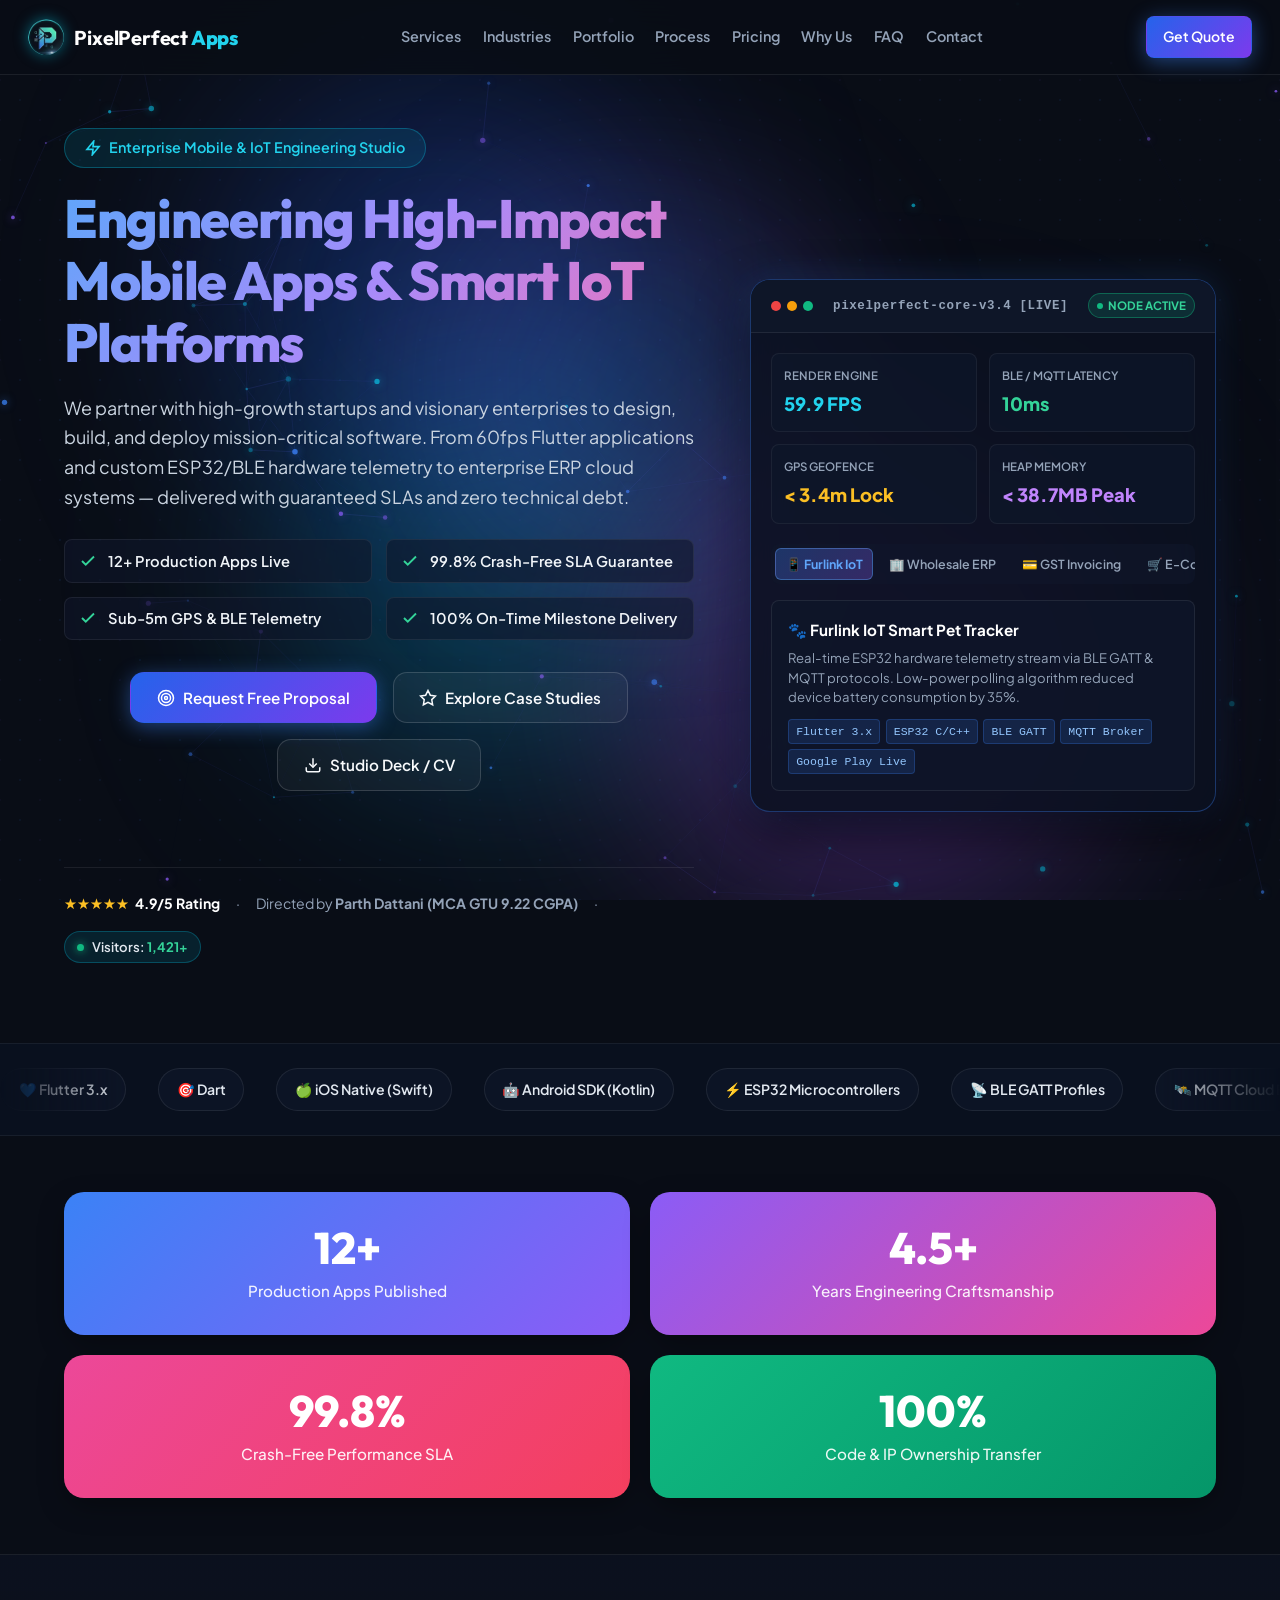
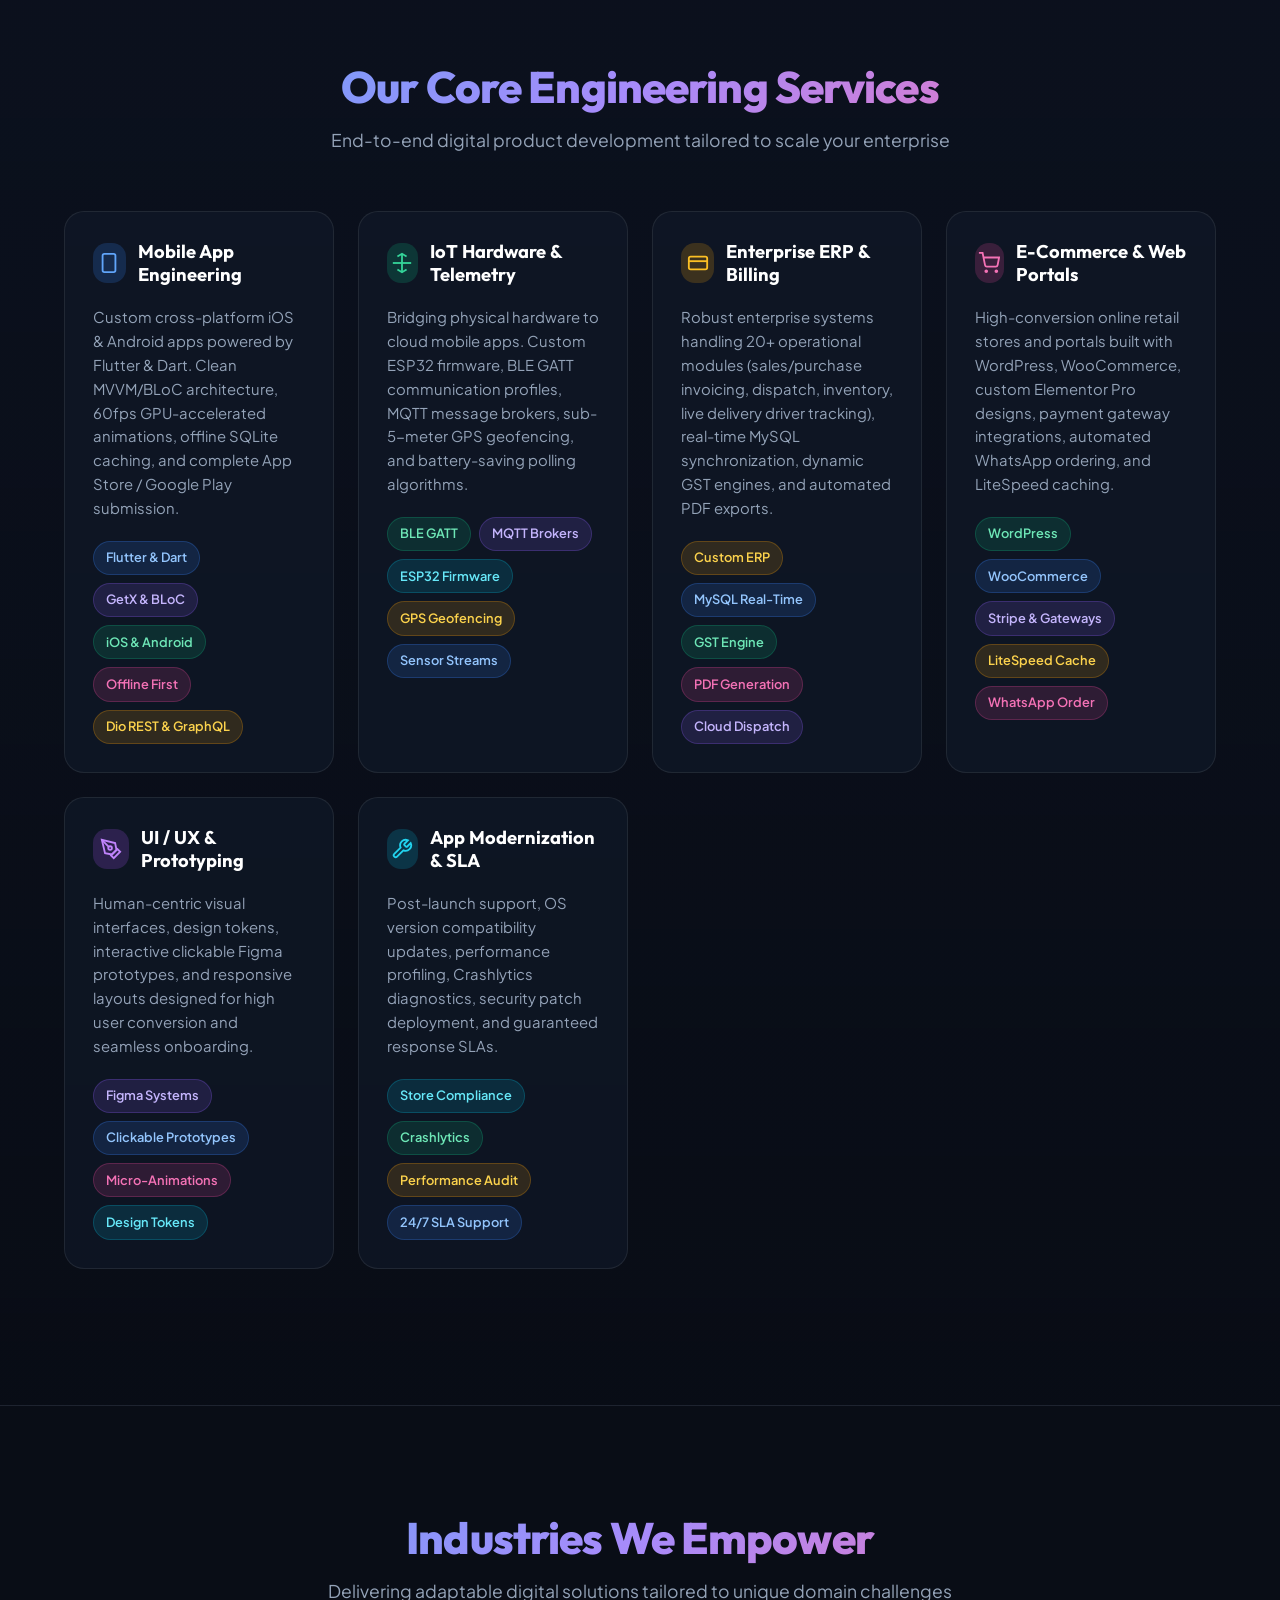
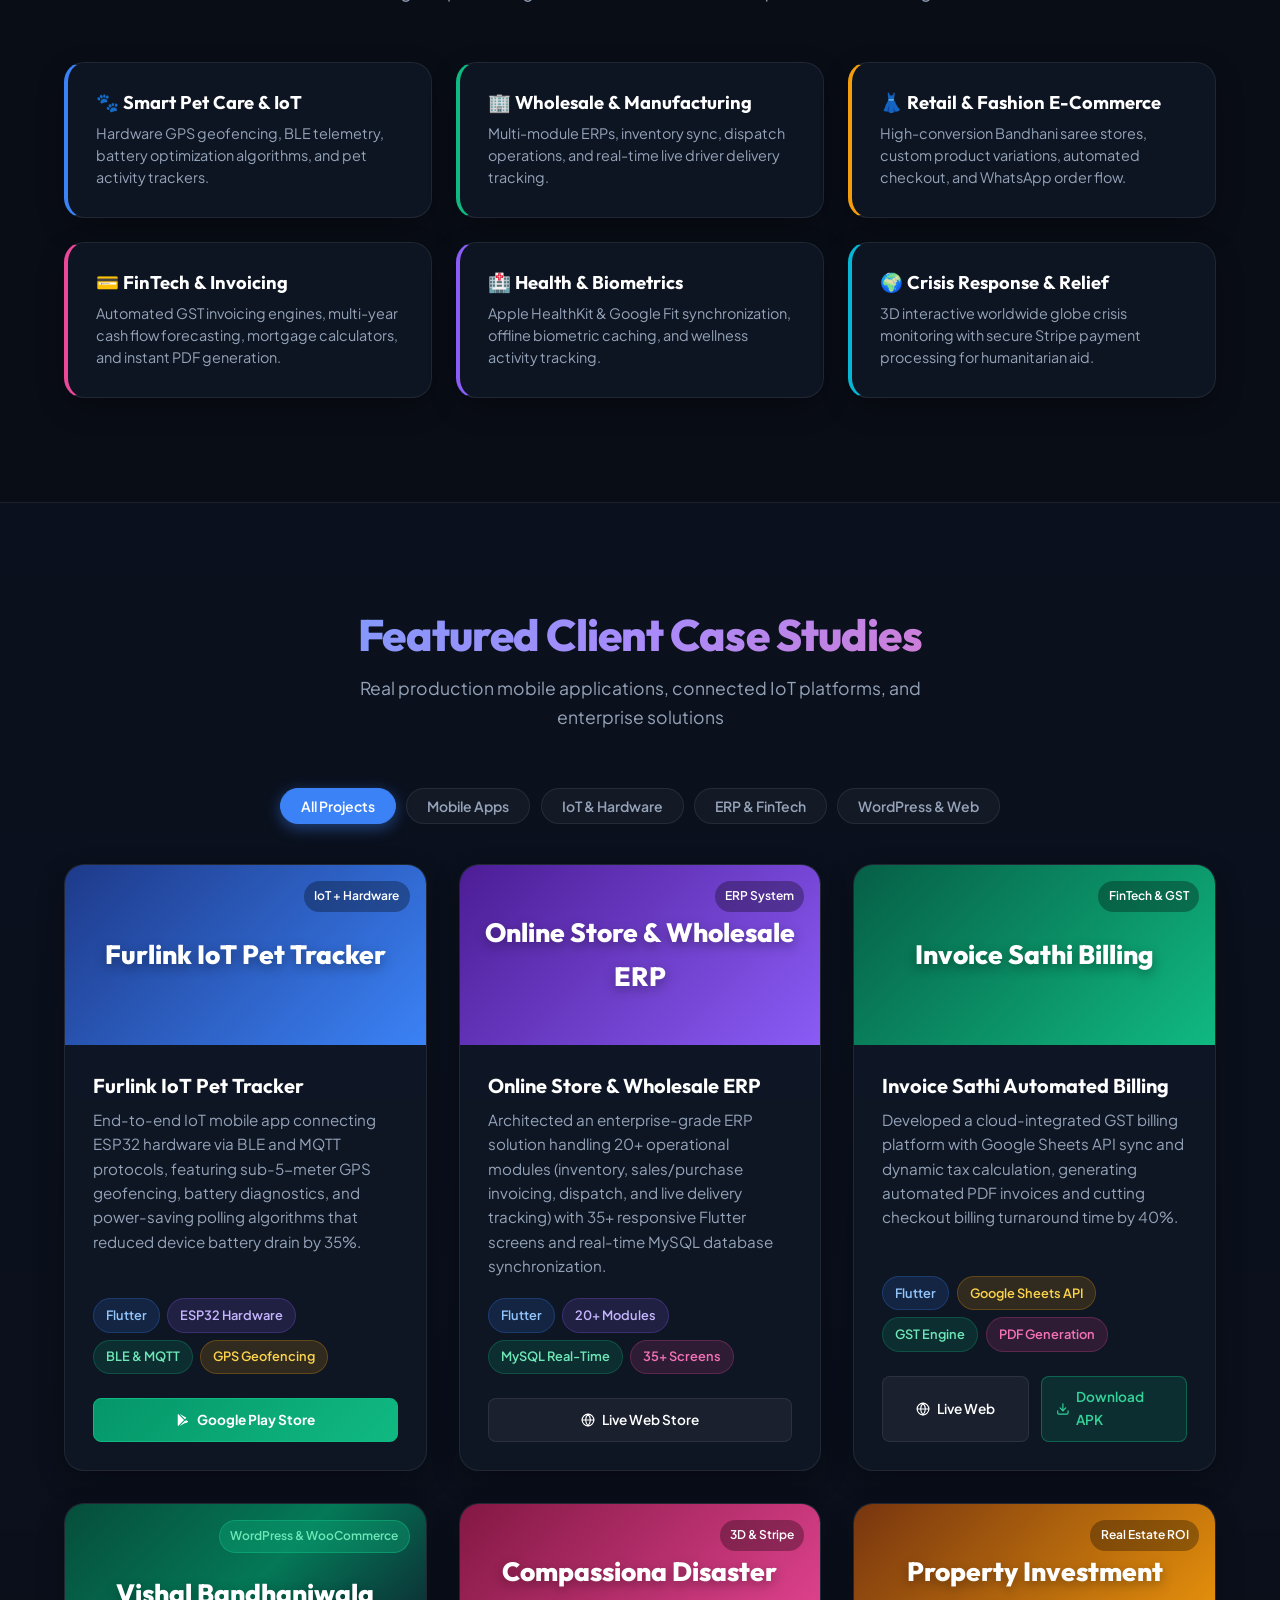
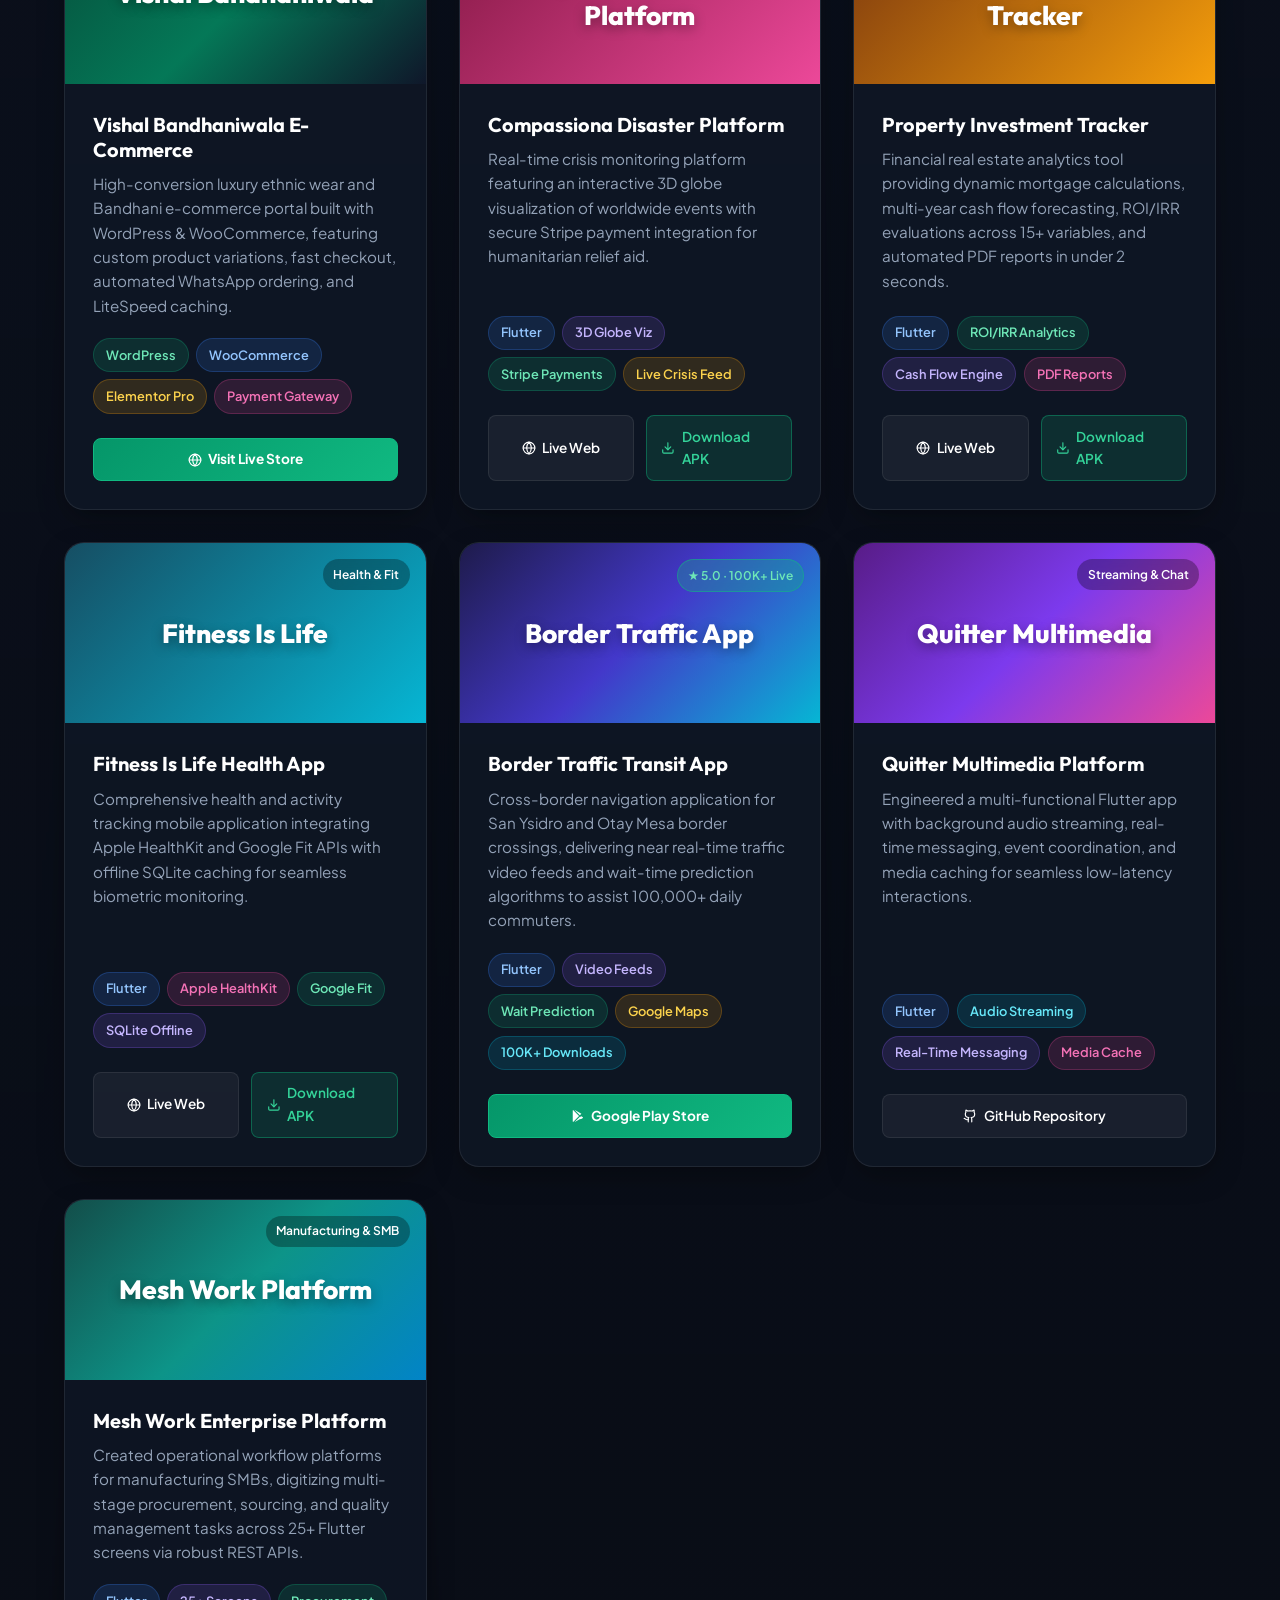
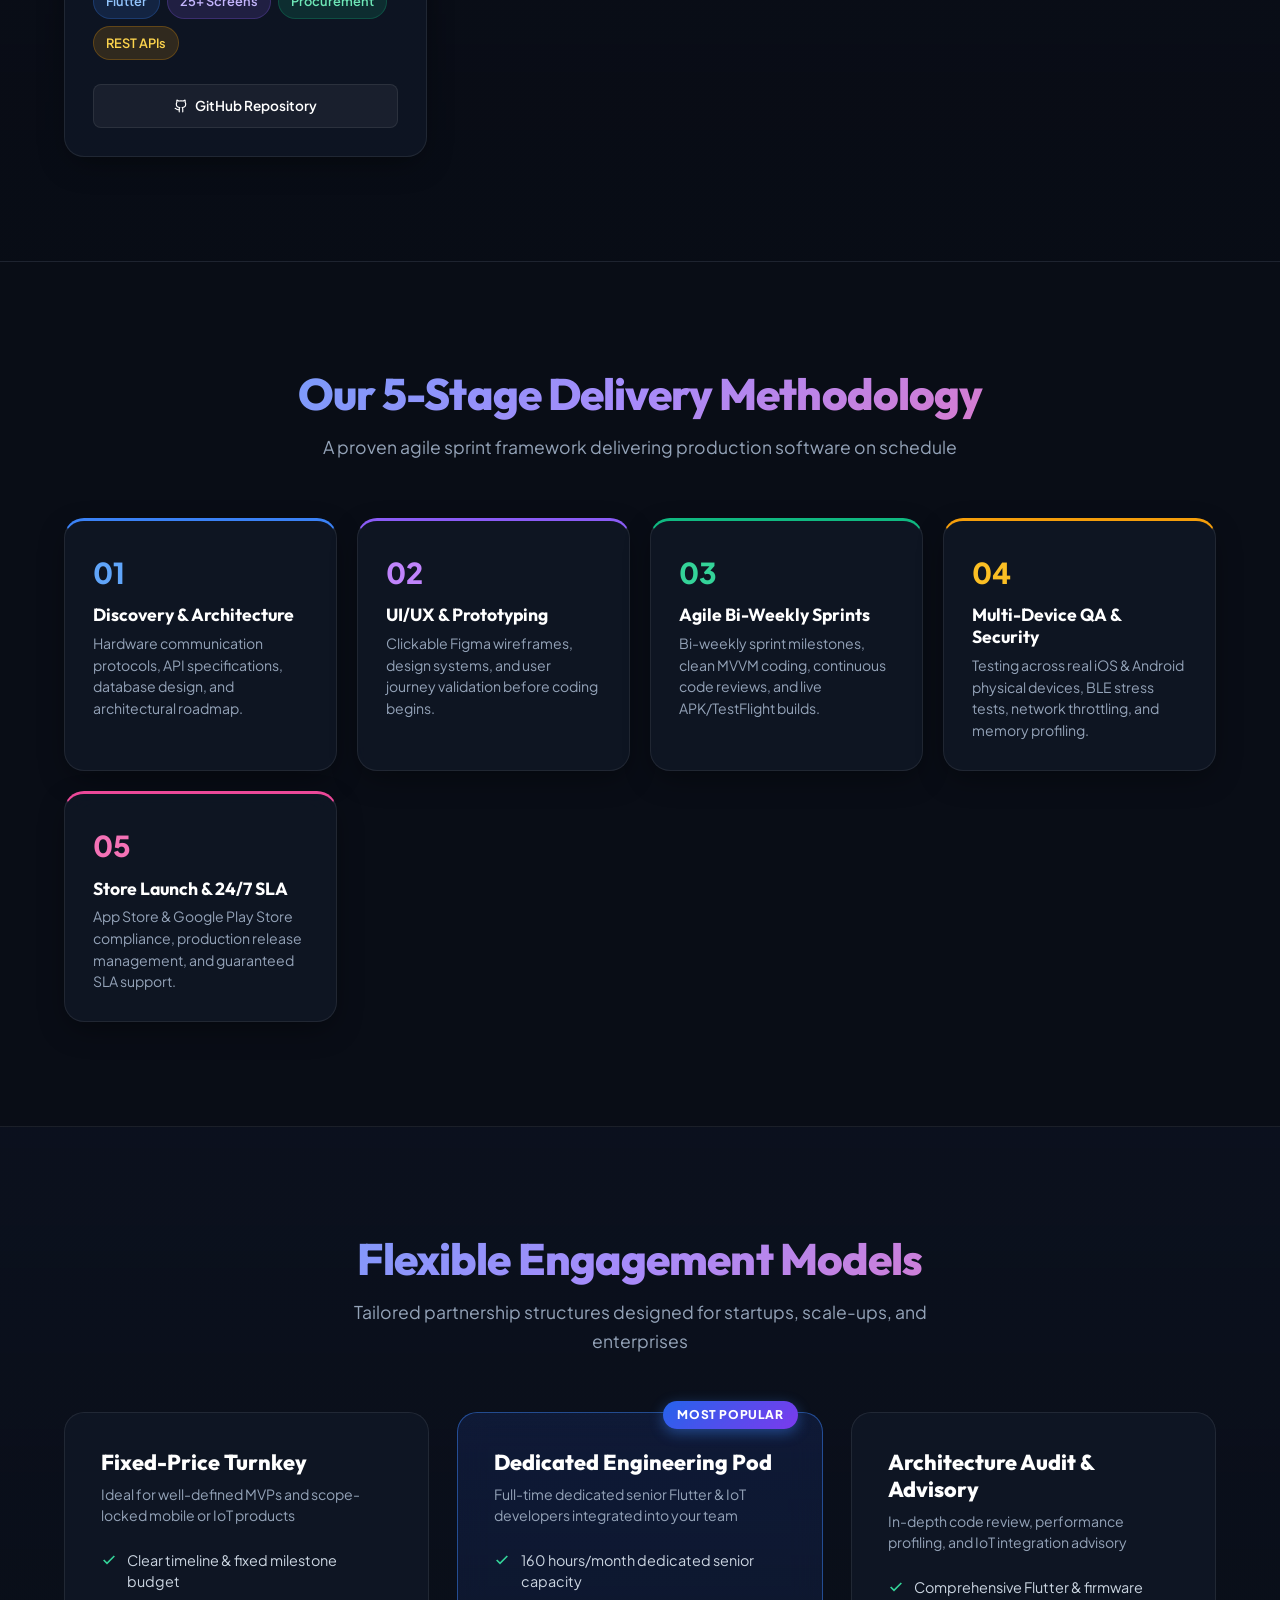
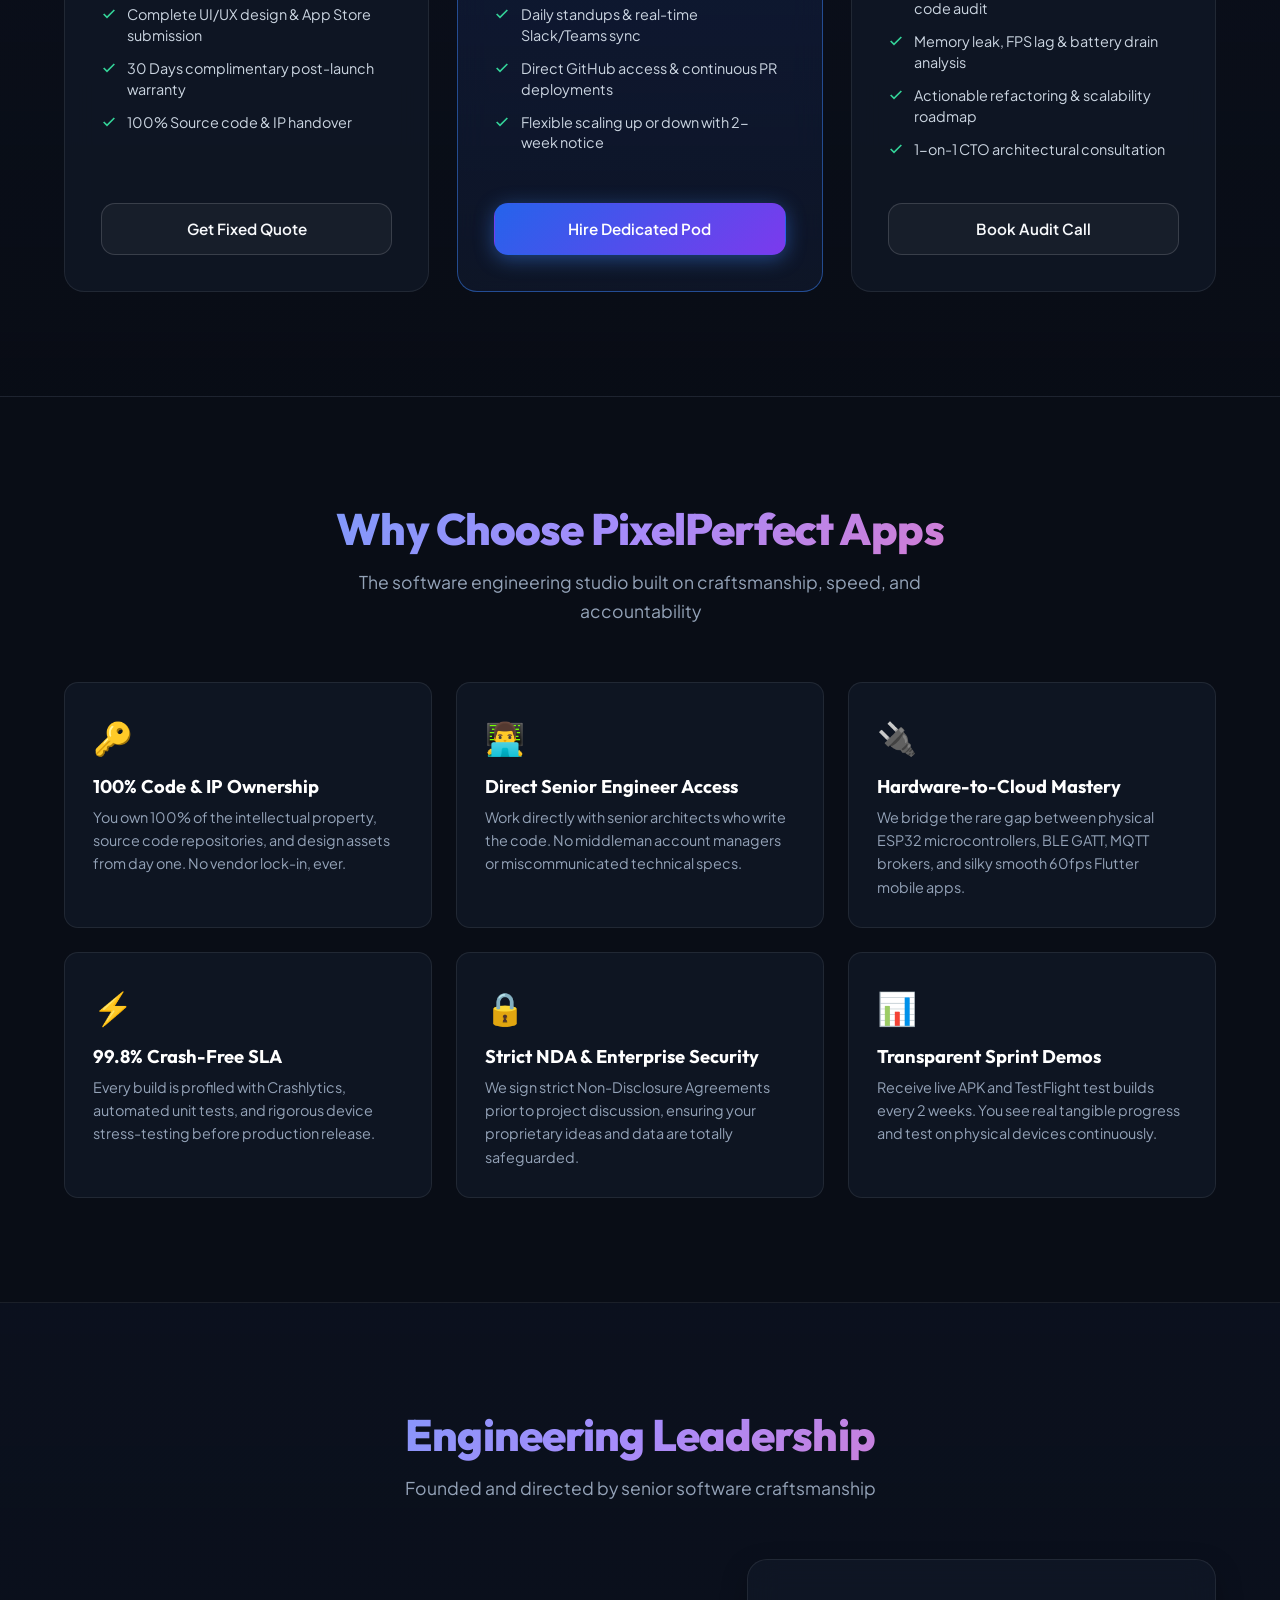
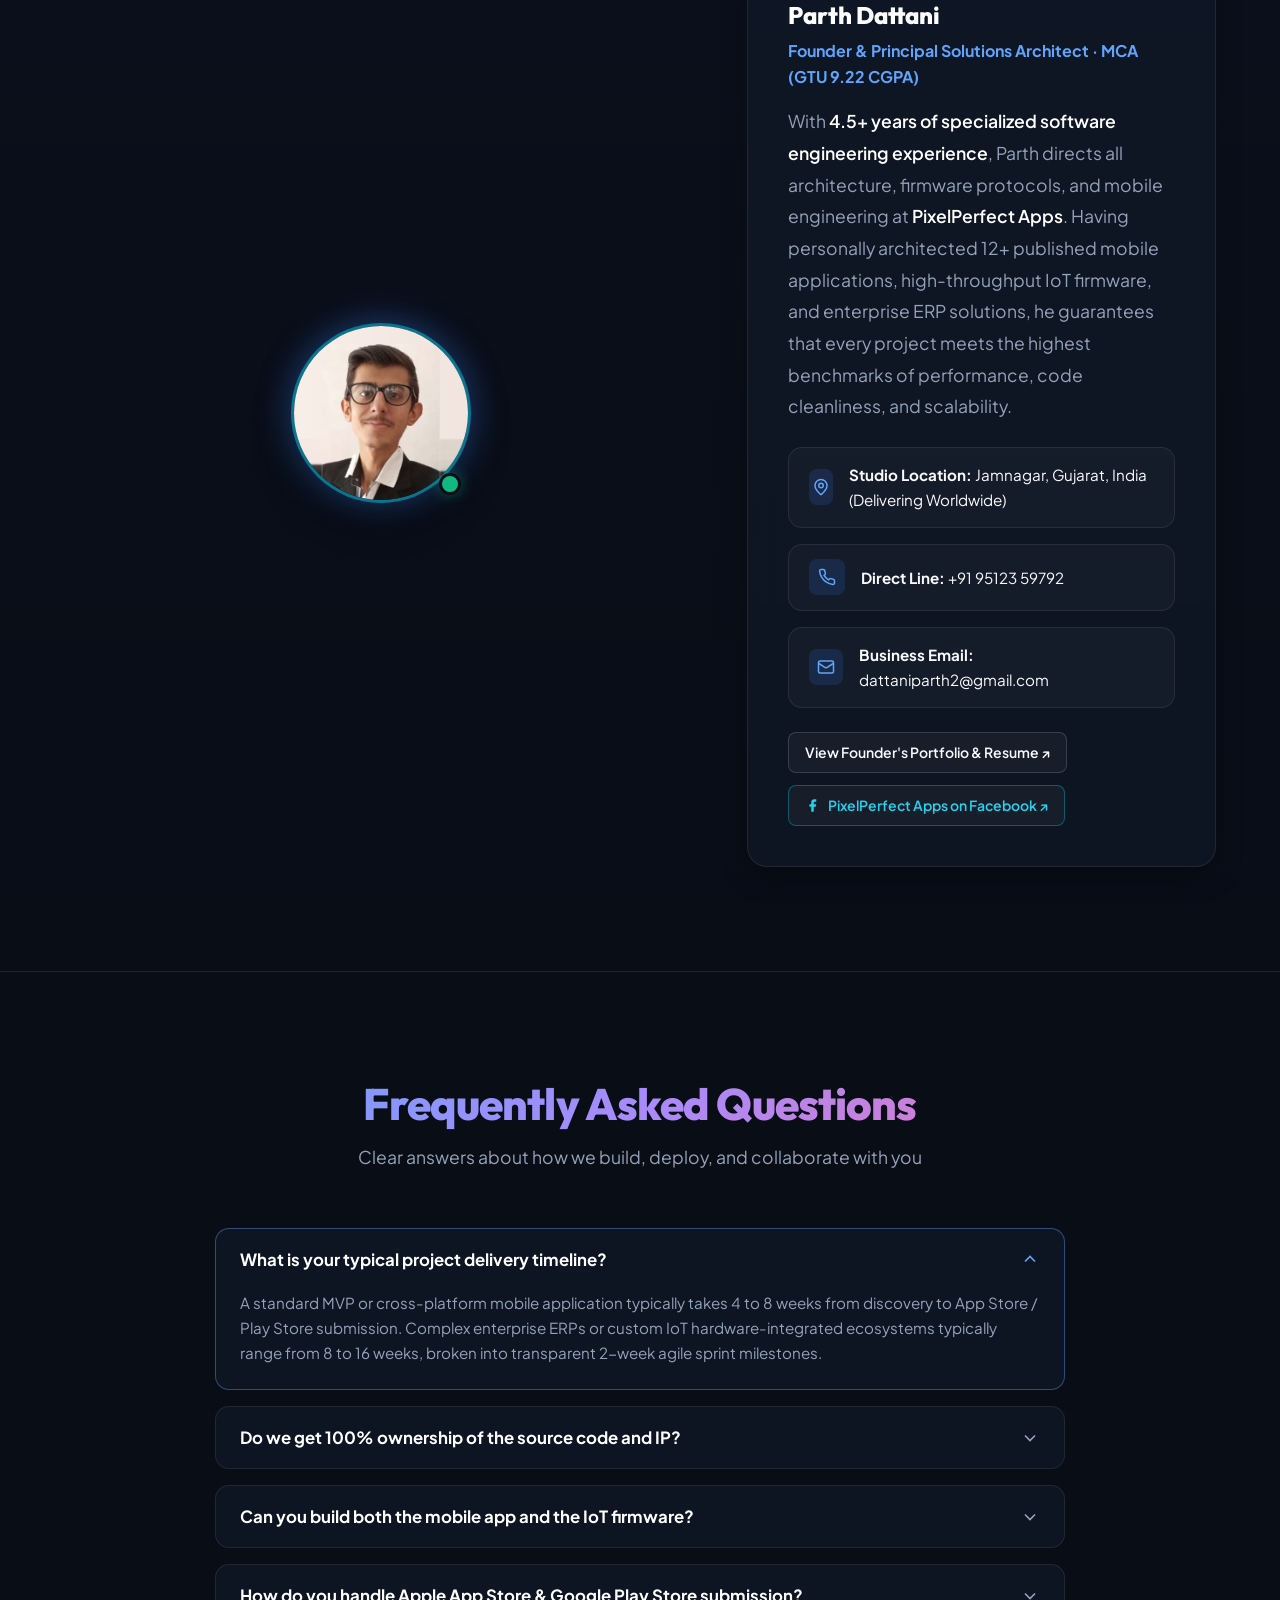
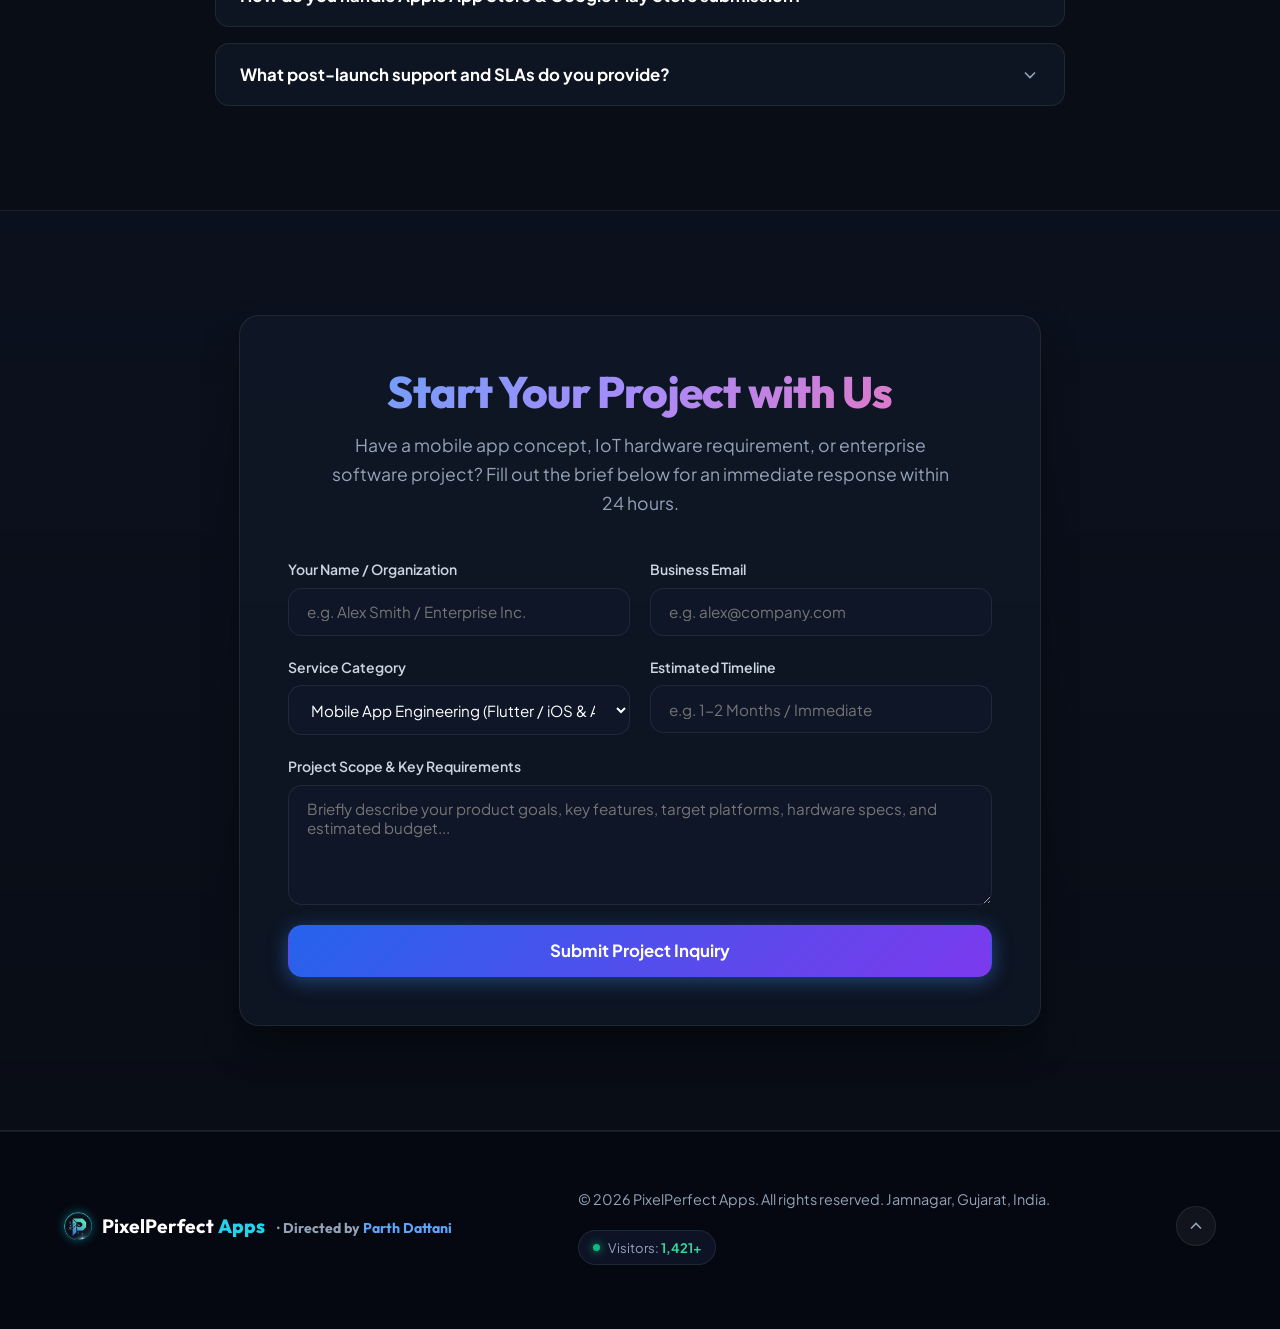
==== pixelperfect-apps.html @ 879b5cd5 "feat: add Google Play Store link for Border Traffic App and sync all portfolio apps to PixelPerfect" ====
<!DOCTYPE html>
<html lang="en">
<head>
  <meta charset="UTF-8">
  <meta name="viewport" content="width=device-width, initial-scale=1.0">
  <meta name="description" content="PixelPerfect Apps - Enterprise Mobile App Development, IoT Hardware Telemetry &amp; Cloud Software Company. We architect scalable 60fps Flutter apps, ESP32/BLE firmware, and custom ERP systems.">
  <meta name="keywords" content="PixelPerfect Apps, Mobile App Development Company, Flutter Development Agency, IoT Solutions Company, BLE GATT, MQTT Protocol, ESP32 Firmware, Enterprise ERP, Web Development, Jamnagar, Gujarat, India">
  <meta name="author" content="PixelPerfect Apps">
  
  <!-- Open Graph / Meta -->
  <meta property="og:title" content="PixelPerfect Apps | Enterprise Mobile App &amp; IoT Development Studio">
  <meta property="og:description" content="Engineering high-performance 60fps mobile applications, custom IoT hardware telemetry, and enterprise cloud solutions.">
  <meta property="og:type" content="website">

  <title>PixelPerfect Apps | Enterprise Mobile App &amp; IoT Development Company</title>

  <!-- Google Fonts -->
  <link rel="preconnect" href="https://fonts.googleapis.com">
  <link rel="preconnect" href="https://fonts.gstatic.com" crossorigin>
  <link href="https://fonts.googleapis.com/css2?family=Outfit:wght@400;500;600;700;800&family=Plus+Jakarta+Sans:wght@300;400;500;600;700;800&display=swap" rel="stylesheet">
  
  <!-- Main Stylesheet -->
  <link rel="stylesheet" href="styles.css?v=3.6">
</head>
<body>
  <!-- Dynamic Background Effects -->
  <canvas id="bgCanvas" class="bg-canvas"></canvas>
  <div class="ambient-glow-wrapper">
    <div class="ambient-glow ambient-glow-1"></div>
    <div class="ambient-glow ambient-glow-2"></div>
    <div class="ambient-glow ambient-glow-3"></div>
  </div>
  <div class="cursor-glow" id="cursorGlow"></div>

  <!-- Navigation Bar -->
  <header class="header" id="header">
    <nav class="nav container">
      <a href="#hero" class="logo">
        <img src="images/pixelperfect-logo.png" alt="PixelPerfect Apps Logo" class="logo-img" style="width: 36px; height: 36px; border-radius: 50%; box-shadow: 0 0 14px rgba(6, 182, 212, 0.5); object-fit: cover;">
        <span><strong style="color: #ffffff;">PixelPerfect</strong> <span style="color: #22d3ee; font-weight: 800;">Apps</span></span>
      </a>

      <ul class="nav-links" id="navLinks">
        <li><a href="#services" class="nav-link">Services</a></li>
        <li><a href="#industries" class="nav-link">Industries</a></li>
        <li><a href="#projects" class="nav-link">Portfolio</a></li>
        <li><a href="#process" class="nav-link">Process</a></li>
        <li><a href="#models" class="nav-link">Pricing</a></li>
        <li><a href="#why-us" class="nav-link">Why Us</a></li>
        <li><a href="#faq" class="nav-link">FAQ</a></li>
        <li><a href="#contact" class="nav-link">Contact</a></li>
      </ul>

      <div class="nav-actions">
        <a href="#contact" class="btn btn-primary btn-sm">Get Quote</a>
        <button class="nav-toggle" id="navToggle" aria-label="Toggle Navigation Menu">
          <span></span><span></span><span></span>
        </button>
      </div>
    </nav>
  </header>

  <main>
    <!-- Hero Section (2-Column Agency Layout) -->
    <section class="hero-section" id="hero">
      <div class="hero-glow-1"></div>
      
      <div class="container">
        <div class="hero-agency-grid">
          
          <!-- Left Column: Agency Pitch, Trust & CTAs -->
          <div class="hero-agency-left">
            <div class="hero-badge-pill" style="border-color: rgba(6, 182, 212, 0.35); background: rgba(6, 182, 212, 0.12); color: #22d3ee;">
              <svg xmlns="http://www.w3.org/2000/svg" width="16" height="16" viewBox="0 0 24 24" fill="none" stroke="currentColor" stroke-width="2.5"><polygon points="13 2 3 14 12 14 11 22 21 10 12 10 13 2"></polygon></svg>
              Enterprise Mobile &amp; IoT Engineering Studio
            </div>

            <h1 class="hero-title text-gradient">
              Engineering High-Impact Mobile Apps &amp; Smart IoT Platforms
            </h1>

            <p class="hero-agency-lead">
              We partner with high-growth startups and visionary enterprises to design, build, and deploy mission-critical software. From 60fps Flutter applications and custom ESP32/BLE hardware telemetry to enterprise ERP cloud systems — delivered with guaranteed SLAs and zero technical debt.
            </p>

            <div class="hero-bullets-grid">
              <div class="hero-bullet-item">
                <svg class="hero-bullet-icon" width="18" height="18" viewBox="0 0 24 24" fill="none" stroke="currentColor" stroke-width="2.5"><polyline points="20 6 9 17 4 12"></polyline></svg>
                <span>12+ Production Apps Live</span>
              </div>
              <div class="hero-bullet-item">
                <svg class="hero-bullet-icon" width="18" height="18" viewBox="0 0 24 24" fill="none" stroke="currentColor" stroke-width="2.5"><polyline points="20 6 9 17 4 12"></polyline></svg>
                <span>99.8% Crash-Free SLA Guarantee</span>
              </div>
              <div class="hero-bullet-item">
                <svg class="hero-bullet-icon" width="18" height="18" viewBox="0 0 24 24" fill="none" stroke="currentColor" stroke-width="2.5"><polyline points="20 6 9 17 4 12"></polyline></svg>
                <span>Sub-5m GPS &amp; BLE Telemetry</span>
              </div>
              <div class="hero-bullet-item">
                <svg class="hero-bullet-icon" width="18" height="18" viewBox="0 0 24 24" fill="none" stroke="currentColor" stroke-width="2.5"><polyline points="20 6 9 17 4 12"></polyline></svg>
                <span>100% On-Time Milestone Delivery</span>
              </div>
            </div>

            <div class="hero-buttons">
              <a href="#contact" class="btn btn-primary">
                <svg xmlns="http://www.w3.org/2000/svg" width="18" height="18" viewBox="0 0 24 24" fill="none" stroke="currentColor" stroke-width="2"><circle cx="12" cy="12" r="10"></circle><circle cx="12" cy="12" r="6"></circle><circle cx="12" cy="12" r="2"></circle></svg>
                Request Free Proposal
              </a>
              <a href="#projects" class="btn btn-outline">
                <svg xmlns="http://www.w3.org/2000/svg" width="18" height="18" viewBox="0 0 24 24" fill="none" stroke="currentColor" stroke-width="2"><polygon points="12 2 15.09 8.26 22 9.27 17 14.14 18.18 21.02 12 17.77 5.82 21.02 7 14.14 2 9.27 8.91 8.26 12 2"></polygon></svg>
                Explore Case Studies
              </a>
              <a href="https://drive.google.com/file/d/1WzyoeDDawLvLskoEjIEJ572R3XtesWFU/view?usp=sharing" target="_blank" rel="noopener noreferrer" class="btn btn-outline" id="resumeBtn">
                <svg xmlns="http://www.w3.org/2000/svg" width="18" height="18" viewBox="0 0 24 24" fill="none" stroke="currentColor" stroke-width="2"><path d="M21 15v4a2 2 0 0 1-2 2H5a2 2 0 0 1-2-2v-4"></path><polyline points="7 10 12 15 17 10"></polyline><line x1="12" x2="12" y1="15" y2="3"></line></svg>
                Studio Deck / CV
              </a>
            </div>

            <div class="hero-trust-bar">
              <div class="hero-trust-rating">
                <span>★★★★★</span>
                <strong style="color: #ffffff;">4.9/5 Rating</strong>
              </div>
              <span>·</span>
              <span>Directed by <strong>Parth Dattani (MCA GTU 9.22 CGPA)</strong></span>
              <span>·</span>
              <div class="visitor-counter-pill" title="Visitors Counter">
                <span class="visitor-pulse-dot" style="background: #10b981; box-shadow: 0 0 8px #10b981;"></span>
                <span>Visitors: <strong id="heroVisitorCount" style="color: #34d399;">1,420+</strong></span>
              </div>
            </div>
          </div>

          <!-- Right Column: Interactive Studio Tech Console -->
          <div class="hero-agency-right">
            <div class="agency-tech-console">
              <div class="console-header">
                <div class="console-dots">
                  <span class="console-dot console-dot-red"></span>
                  <span class="console-dot console-dot-yellow"></span>
                  <span class="console-dot console-dot-green"></span>
                </div>
                <span class="console-title">pixelperfect-core-v3.4 [LIVE]</span>
                <span class="console-status-badge">
                  <span class="console-status-dot"></span>
                  Node Active
                </span>
              </div>

              <div class="console-body">
                <!-- Live Telemetry Monitor -->
                <div class="telemetry-grid">
                  <div class="telemetry-box">
                    <span class="telemetry-label" id="telemetryLabel1">Render Engine</span>
                    <span class="telemetry-val cyan" id="telemetryFps">60.0 FPS</span>
                  </div>
                  <div class="telemetry-box">
                    <span class="telemetry-label" id="telemetryLabel2">BLE / MQTT Latency</span>
                    <span class="telemetry-val green" id="telemetryLatency">12ms</span>
                  </div>
                  <div class="telemetry-box">
                    <span class="telemetry-label" id="telemetryLabel3">GPS Geofence</span>
                    <span class="telemetry-val amber" id="telemetryGps">&lt; 3.8m Lock</span>
                  </div>
                  <div class="telemetry-box">
                    <span class="telemetry-label" id="telemetryLabel4">Heap Memory</span>
                    <span class="telemetry-val purple" id="telemetryRam">&lt; 39MB Peak</span>
                  </div>
                </div>

                <!-- Interactive Switcher Tabs -->
                <div class="console-tabs">
                  <button class="console-tab-btn active" data-tab="tab-furlink">📱 Furlink IoT</button>
                  <button class="console-tab-btn" data-tab="tab-erp">🏢 Wholesale ERP</button>
                  <button class="console-tab-btn" data-tab="tab-gst">💳 GST Invoicing</button>
                  <button class="console-tab-btn" data-tab="tab-ecom">🛒 E-Commerce</button>
                </div>

                <!-- Tab 1: Furlink IoT -->
                <div class="console-tab-content" id="tab-furlink">
                  <div class="console-tab-title">
                    <span>🐾 Furlink IoT Smart Pet Tracker</span>
                  </div>
                  <p class="console-tab-desc">
                    Real-time ESP32 hardware telemetry stream via BLE GATT &amp; MQTT protocols. Low-power polling algorithm reduced device battery consumption by 35%.
                  </p>
                  <div class="console-tab-stack">
                    <span>Flutter 3.x</span>
                    <span>ESP32 C/C++</span>
                    <span>BLE GATT</span>
                    <span>MQTT Broker</span>
                    <span>Google Play Live</span>
                  </div>
                </div>

                <!-- Tab 2: Wholesale ERP -->
                <div class="console-tab-content" id="tab-erp" style="display: none;">
                  <div class="console-tab-title">
                    <span>🏢 Shree Momai Enterprise Wholesale ERP</span>
                  </div>
                  <p class="console-tab-desc">
                    Enterprise ERP managing 20+ operational modules (sales/purchase, dispatch, inventory) with 35+ responsive Flutter screens and real-time MySQL synchronization.
                  </p>
                  <div class="console-tab-stack">
                    <span>Flutter Web &amp; App</span>
                    <span>MySQL Real-Time</span>
                    <span>20+ Modules</span>
                    <span>Driver GPS Track</span>
                  </div>
                </div>

                <!-- Tab 3: GST Invoicing -->
                <div class="console-tab-content" id="tab-gst" style="display: none;">
                  <div class="console-tab-title">
                    <span>💳 Invoice Sathi Cloud GST Billing</span>
                  </div>
                  <p class="console-tab-desc">
                    Automated taxation engine with Google Sheets API synchronization and instant dynamic PDF invoice generation in &lt;1.8 seconds.
                  </p>
                  <div class="console-tab-stack">
                    <span>Flutter Clean MVVM</span>
                    <span>Google Sheets API</span>
                    <span>PDF Engine</span>
                    <span>40% Time Saved</span>
                  </div>
                </div>

                <!-- Tab 4: E-Commerce -->
                <div class="console-tab-content" id="tab-ecom" style="display: none;">
                  <div class="console-tab-title">
                    <span>👗 Vishal Bandhaniwala Luxury E-Commerce</span>
                  </div>
                  <p class="console-tab-desc">
                    High-conversion ethnic fashion store with custom variations, automated WhatsApp order routing, and LiteSpeed caching.
                  </p>
                  <div class="console-tab-stack">
                    <span>WordPress</span>
                    <span>WooCommerce</span>
                    <span>WhatsApp Engine</span>
                    <span>Payment Gateway</span>
                  </div>
                </div>
              </div>
            </div>
          </div>

        </div>
      </div>
    </section>

    <!-- Infinite Tech & Frameworks Marquee Slider -->
    <section class="tech-marquee-section">
      <div class="tech-marquee-wrapper">
        <div class="tech-marquee-track">
          <div class="marquee-badge"><span>💙 Flutter 3.x</span></div>
          <div class="marquee-badge"><span>🎯 Dart</span></div>
          <div class="marquee-badge"><span>🍏 iOS Native (Swift)</span></div>
          <div class="marquee-badge"><span>🤖 Android SDK (Kotlin)</span></div>
          <div class="marquee-badge"><span>⚡ ESP32 Microcontrollers</span></div>
          <div class="marquee-badge"><span>📡 BLE GATT Profiles</span></div>
          <div class="marquee-badge"><span>🛰️ MQTT Cloud Brokers</span></div>
          <div class="marquee-badge"><span>🔥 Firebase Suite</span></div>
          <div class="marquee-badge"><span>☁️ AWS Cloud</span></div>
          <div class="marquee-badge"><span>🐬 MySQL &amp; PostgreSQL</span></div>
          <div class="marquee-badge"><span>💾 SQLite Offline First</span></div>
          <div class="marquee-badge"><span>💳 Stripe &amp; Gateways</span></div>
          <div class="marquee-badge"><span>🛒 WordPress &amp; WooCommerce</span></div>
          <div class="marquee-badge"><span>🎨 Figma Design Systems</span></div>
          <div class="marquee-badge"><span>🔄 Git CI/CD Pipelines</span></div>
          
          <!-- Duplicate for Seamless Infinite Scrolling -->
          <div class="marquee-badge"><span>💙 Flutter 3.x</span></div>
          <div class="marquee-badge"><span>🎯 Dart</span></div>
          <div class="marquee-badge"><span>🍏 iOS Native (Swift)</span></div>
          <div class="marquee-badge"><span>🤖 Android SDK (Kotlin)</span></div>
          <div class="marquee-badge"><span>⚡ ESP32 Microcontrollers</span></div>
          <div class="marquee-badge"><span>📡 BLE GATT Profiles</span></div>
          <div class="marquee-badge"><span>🛰️ MQTT Cloud Brokers</span></div>
          <div class="marquee-badge"><span>🔥 Firebase Suite</span></div>
          <div class="marquee-badge"><span>☁️ AWS Cloud</span></div>
          <div class="marquee-badge"><span>🐬 MySQL &amp; PostgreSQL</span></div>
          <div class="marquee-badge"><span>💾 SQLite Offline First</span></div>
          <div class="marquee-badge"><span>💳 Stripe &amp; Gateways</span></div>
          <div class="marquee-badge"><span>🛒 WordPress &amp; WooCommerce</span></div>
          <div class="marquee-badge"><span>🎨 Figma Design Systems</span></div>
          <div class="marquee-badge"><span>🔄 Git CI/CD Pipelines</span></div>
        </div>
      </div>
    </section>

    <!-- Company Trust Metrics Grid -->
    <section class="section" style="padding: 3.5rem 0 3.5rem;">
      <div class="container">
        <div class="stats-grid">
          <div class="stat-card stat-card-1">
            <div class="stat-number">12+</div>
            <div class="stat-label">Production Apps Published</div>
          </div>
          <div class="stat-card stat-card-2">
            <div class="stat-number">4.5+</div>
            <div class="stat-label">Years Engineering Craftsmanship</div>
          </div>
          <div class="stat-card stat-card-3">
            <div class="stat-number">99.8%</div>
            <div class="stat-label">Crash-Free Performance SLA</div>
          </div>
          <div class="stat-card stat-card-4">
            <div class="stat-number">100%</div>
            <div class="stat-label">Code &amp; IP Ownership Transfer</div>
          </div>
        </div>
      </div>
    </section>

    <!-- Comprehensive Agency Core Services -->
    <section class="section section-alt" id="services">
      <div class="container">
        <div class="section-header">
          <h2 class="section-title text-gradient">Our Core Engineering Services</h2>
          <p class="section-subtitle">End-to-end digital product development tailored to scale your enterprise</p>
        </div>

        <div class="skills-grid-main">
          <!-- Service 1: Mobile App Engineering -->
          <div class="skill-category-card">
            <div class="category-header">
              <div class="category-icon-box" style="background: rgba(59, 130, 246, 0.2); color: #60a5fa;">
                <svg xmlns="http://www.w3.org/2000/svg" width="22" height="22" viewBox="0 0 24 24" fill="none" stroke="currentColor" stroke-width="2"><rect width="14" height="20" x="5" y="2" rx="2" ry="2"></rect><path d="M12 18h.01"></path></svg>
              </div>
              <h3 class="category-title">Mobile App Engineering</h3>
            </div>
            <p style="color: var(--text-muted); font-size: 0.93rem; line-height: 1.6; margin-bottom: 1.25rem;">
              Custom cross-platform iOS &amp; Android apps powered by Flutter &amp; Dart. Clean MVVM/BLoC architecture, 60fps GPU-accelerated animations, offline SQLite caching, and complete App Store / Google Play submission.
            </p>
            <div class="skill-badges-wrap">
              <span class="skill-badge badge-blue">Flutter &amp; Dart</span>
              <span class="skill-badge badge-purple">GetX &amp; BLoC</span>
              <span class="skill-badge badge-green">iOS &amp; Android</span>
              <span class="skill-badge badge-pink">Offline First</span>
              <span class="skill-badge badge-amber">Dio REST &amp; GraphQL</span>
            </div>
          </div>

          <!-- Service 2: IoT & Firmware Engineering -->
          <div class="skill-category-card">
            <div class="category-header">
              <div class="category-icon-box" style="background: rgba(16, 185, 129, 0.2); color: #34d399;">
                <svg xmlns="http://www.w3.org/2000/svg" width="22" height="22" viewBox="0 0 24 24" fill="none" stroke="currentColor" stroke-width="2"><path d="M12 2v20"></path><path d="m17 5-5-3-5 3"></path><path d="m17 19-5 3-5-3"></path><path d="M2 12h20"></path></svg>
              </div>
              <h3 class="category-title">IoT Hardware &amp; Telemetry</h3>
            </div>
            <p style="color: var(--text-muted); font-size: 0.93rem; line-height: 1.6; margin-bottom: 1.25rem;">
              Bridging physical hardware to cloud mobile apps. Custom ESP32 firmware, BLE GATT communication profiles, MQTT message brokers, sub-5-meter GPS geofencing, and battery-saving polling algorithms.
            </p>
            <div class="skill-badges-wrap">
              <span class="skill-badge badge-green">BLE GATT</span>
              <span class="skill-badge badge-purple">MQTT Brokers</span>
              <span class="skill-badge badge-cyan">ESP32 Firmware</span>
              <span class="skill-badge badge-amber">GPS Geofencing</span>
              <span class="skill-badge badge-blue">Sensor Streams</span>
            </div>
          </div>

          <!-- Service 3: Enterprise ERP & FinTech Systems -->
          <div class="skill-category-card">
            <div class="category-header">
              <div class="category-icon-box" style="background: rgba(245, 158, 11, 0.2); color: #fbbf24;">
                <svg xmlns="http://www.w3.org/2000/svg" width="22" height="22" viewBox="0 0 24 24" fill="none" stroke="currentColor" stroke-width="2"><rect width="20" height="14" x="2" y="5" rx="2"></rect><line x1="2" x2="22" y1="10" y2="10"></line></svg>
              </div>
              <h3 class="category-title">Enterprise ERP &amp; Billing</h3>
            </div>
            <p style="color: var(--text-muted); font-size: 0.93rem; line-height: 1.6; margin-bottom: 1.25rem;">
              Robust enterprise systems handling 20+ operational modules (sales/purchase invoicing, dispatch, inventory, live delivery driver tracking), real-time MySQL synchronization, dynamic GST engines, and automated PDF exports.
            </p>
            <div class="skill-badges-wrap">
              <span class="skill-badge badge-amber">Custom ERP</span>
              <span class="skill-badge badge-blue">MySQL Real-Time</span>
              <span class="skill-badge badge-green">GST Engine</span>
              <span class="skill-badge badge-pink">PDF Generation</span>
              <span class="skill-badge badge-purple">Cloud Dispatch</span>
            </div>
          </div>

          <!-- Service 4: E-Commerce & Web Solutions -->
          <div class="skill-category-card">
            <div class="category-header">
              <div class="category-icon-box" style="background: rgba(236, 72, 153, 0.2); color: #f472b6;">
                <svg xmlns="http://www.w3.org/2000/svg" width="22" height="22" viewBox="0 0 24 24" fill="none" stroke="currentColor" stroke-width="2"><circle cx="9" cy="21" r="1"></circle><circle cx="20" cy="21" r="1"></circle><path d="M1 1h4l2.68 13.39a2 2 0 0 0 2 1.61h9.72a2 2 0 0 0 2-1.61L23 6H6"></path></svg>
              </div>
              <h3 class="category-title">E-Commerce &amp; Web Portals</h3>
            </div>
            <p style="color: var(--text-muted); font-size: 0.93rem; line-height: 1.6; margin-bottom: 1.25rem;">
              High-conversion online retail stores and portals built with WordPress, WooCommerce, custom Elementor Pro designs, payment gateway integrations, automated WhatsApp ordering, and LiteSpeed caching.
            </p>
            <div class="skill-badges-wrap">
              <span class="skill-badge badge-green">WordPress</span>
              <span class="skill-badge badge-blue">WooCommerce</span>
              <span class="skill-badge badge-purple">Stripe &amp; Gateways</span>
              <span class="skill-badge badge-amber">LiteSpeed Cache</span>
              <span class="skill-badge badge-pink">WhatsApp Order</span>
            </div>
          </div>

          <!-- Service 5: UI / UX & Figma Prototyping -->
          <div class="skill-category-card">
            <div class="category-header">
              <div class="category-icon-box" style="background: rgba(168, 85, 247, 0.2); color: #c084fc;">
                <svg xmlns="http://www.w3.org/2000/svg" width="22" height="22" viewBox="0 0 24 24" fill="none" stroke="currentColor" stroke-width="2"><path d="M12 19l7-7 3 3-7 7-3-3z"></path><path d="M18 13l-1.5-7.5L2 2l3.5 14.5L13 18l5-5z"></path><path d="M2 2l7.586 7.586"></path><circle cx="11" cy="11" r="2"></circle></svg>
              </div>
              <h3 class="category-title">UI / UX &amp; Prototyping</h3>
            </div>
            <p style="color: var(--text-muted); font-size: 0.93rem; line-height: 1.6; margin-bottom: 1.25rem;">
              Human-centric visual interfaces, design tokens, interactive clickable Figma prototypes, and responsive layouts designed for high user conversion and seamless onboarding.
            </p>
            <div class="skill-badges-wrap">
              <span class="skill-badge badge-purple">Figma Systems</span>
              <span class="skill-badge badge-blue">Clickable Prototypes</span>
              <span class="skill-badge badge-pink">Micro-Animations</span>
              <span class="skill-badge badge-cyan">Design Tokens</span>
            </div>
          </div>

          <!-- Service 6: Maintenance & 24/7 SLA -->
          <div class="skill-category-card">
            <div class="category-header">
              <div class="category-icon-box" style="background: rgba(6, 182, 212, 0.2); color: #22d3ee;">
                <svg xmlns="http://www.w3.org/2000/svg" width="22" height="22" viewBox="0 0 24 24" fill="none" stroke="currentColor" stroke-width="2"><path d="M14.7 6.3a1 1 0 0 0 0 1.4l1.6 1.6a1 1 0 0 0 1.4 0l3.77-3.77a6 6 0 0 1-7.94 7.94l-6.91 6.91a2.12 2.12 0 0 1-3-3l6.91-6.91a6 6 0 0 1 7.94-7.94l-3.76 3.76z"></path></svg>
              </div>
              <h3 class="category-title">App Modernization &amp; SLA</h3>
            </div>
            <p style="color: var(--text-muted); font-size: 0.93rem; line-height: 1.6; margin-bottom: 1.25rem;">
              Post-launch support, OS version compatibility updates, performance profiling, Crashlytics diagnostics, security patch deployment, and guaranteed response SLAs.
            </p>
            <div class="skill-badges-wrap">
              <span class="skill-badge badge-cyan">Store Compliance</span>
              <span class="skill-badge badge-green">Crashlytics</span>
              <span class="skill-badge badge-amber">Performance Audit</span>
              <span class="skill-badge badge-blue">24/7 SLA Support</span>
            </div>
          </div>
        </div>
      </div>
    </section>

    <!-- Industry Solutions Section -->
    <section class="section" id="industries">
      <div class="container">
        <div class="section-header">
          <h2 class="section-title text-gradient">Industries We Empower</h2>
          <p class="section-subtitle">Delivering adaptable digital solutions tailored to unique domain challenges</p>
        </div>

        <div class="industries-grid">
          <div class="glass-panel" style="padding: 1.75rem; border-left: 4px solid #3b82f6;">
            <h4 style="font-size: 1.15rem; color: #ffffff; font-weight: 700; margin-bottom: 0.5rem;">🐾 Smart Pet Care &amp; IoT</h4>
            <p style="color: var(--text-muted); font-size: 0.9rem; line-height: 1.55;">Hardware GPS geofencing, BLE telemetry, battery optimization algorithms, and pet activity trackers.</p>
          </div>

          <div class="glass-panel" style="padding: 1.75rem; border-left: 4px solid #10b981;">
            <h4 style="font-size: 1.15rem; color: #ffffff; font-weight: 700; margin-bottom: 0.5rem;">🏢 Wholesale &amp; Manufacturing</h4>
            <p style="color: var(--text-muted); font-size: 0.9rem; line-height: 1.55;">Multi-module ERPs, inventory sync, dispatch operations, and real-time live driver delivery tracking.</p>
          </div>

          <div class="glass-panel" style="padding: 1.75rem; border-left: 4px solid #f59e0b;">
            <h4 style="font-size: 1.15rem; color: #ffffff; font-weight: 700; margin-bottom: 0.5rem;">👗 Retail &amp; Fashion E-Commerce</h4>
            <p style="color: var(--text-muted); font-size: 0.9rem; line-height: 1.55;">High-conversion Bandhani saree stores, custom product variations, automated checkout, and WhatsApp order flow.</p>
          </div>

          <div class="glass-panel" style="padding: 1.75rem; border-left: 4px solid #ec4899;">
            <h4 style="font-size: 1.15rem; color: #ffffff; font-weight: 700; margin-bottom: 0.5rem;">💳 FinTech &amp; Invoicing</h4>
            <p style="color: var(--text-muted); font-size: 0.9rem; line-height: 1.55;">Automated GST invoicing engines, multi-year cash flow forecasting, mortgage calculators, and instant PDF generation.</p>
          </div>

          <div class="glass-panel" style="padding: 1.75rem; border-left: 4px solid #8b5cf6;">
            <h4 style="font-size: 1.15rem; color: #ffffff; font-weight: 700; margin-bottom: 0.5rem;">🏥 Health &amp; Biometrics</h4>
            <p style="color: var(--text-muted); font-size: 0.9rem; line-height: 1.55;">Apple HealthKit &amp; Google Fit synchronization, offline biometric caching, and wellness activity tracking.</p>
          </div>

          <div class="glass-panel" style="padding: 1.75rem; border-left: 4px solid #06b6d4;">
            <h4 style="font-size: 1.15rem; color: #ffffff; font-weight: 700; margin-bottom: 0.5rem;">🌍 Crisis Response &amp; Relief</h4>
            <p style="color: var(--text-muted); font-size: 0.9rem; line-height: 1.55;">3D interactive worldwide globe crisis monitoring with secure Stripe payment processing for humanitarian aid.</p>
          </div>
        </div>
      </div>
    </section>

    <!-- Client Production Case Studies (All 7 Client Projects with Direct Links) -->
    <section class="section section-alt" id="projects">
      <div class="container">
        <div class="section-header">
          <h2 class="section-title text-gradient">Featured Client Case Studies</h2>
          <p class="section-subtitle">Real production mobile applications, connected IoT platforms, and enterprise solutions</p>
        </div>

        <!-- Filter Bar -->
        <div class="projects-filter-bar">
          <button class="filter-btn active" data-filter="all">All Projects</button>
          <button class="filter-btn" data-filter="mobile">Mobile Apps</button>
          <button class="filter-btn" data-filter="iot">IoT &amp; Hardware</button>
          <button class="filter-btn" data-filter="enterprise">ERP &amp; FinTech</button>
          <button class="filter-btn" data-filter="web">WordPress &amp; Web</button>
        </div>

        <div class="projects-grid">
          <!-- Project 1: Furlink IoT Pet Tracker -->
          <div class="project-card" data-category="iot mobile">
            <div class="project-thumb project-thumb-1">
              <div class="project-thumb-badge">IoT + Hardware</div>
              <div class="project-thumb-title">Furlink IoT Pet Tracker</div>
            </div>
            <div class="project-body">
              <h3 class="project-name">Furlink IoT Pet Tracker</h3>
              <p class="project-summary">
                End-to-end IoT mobile app connecting ESP32 hardware via BLE and MQTT protocols, featuring sub-5-meter GPS geofencing, battery diagnostics, and power-saving polling algorithms that reduced device battery drain by 35%.
              </p>
              <div class="project-tags">
                <span class="skill-badge badge-blue">Flutter</span>
                <span class="skill-badge badge-purple">ESP32 Hardware</span>
                <span class="skill-badge badge-green">BLE &amp; MQTT</span>
                <span class="skill-badge badge-amber">GPS Geofencing</span>
              </div>
              <div class="project-links">
                <a href="https://play.google.com/store/apps/details?id=com.ambimat.furlink&pcampaignid=web_share" target="_blank" rel="noopener noreferrer" class="project-btn" style="background: linear-gradient(135deg, #059669 0%, #10b981 100%); border-color: #10b981; color: #ffffff; font-weight: 700;">
                  <svg xmlns="http://www.w3.org/2000/svg" width="14" height="14" viewBox="0 0 24 24" fill="currentColor"><path d="M3.609 1.814L13.792 12 3.61 22.186a1.996 1.996 0 0 1-.61-.914V2.728c.15-.36.368-.679.609-.914zm11.606 11.61l2.585 2.586-12.01 6.863 9.425-9.449zm0-2.848L5.79 1.127l12.01 6.863-2.585 2.586zm1.423 1.424l3.176 1.815c.983.562.983 1.48 0 2.042l-3.176 1.815-2.162-2.162 2.162-2.11z"/></svg>
                  Google Play Store
                </a>
              </div>
            </div>
          </div>

          <!-- Project 2: Online Store & Wholesale ERP -->
          <div class="project-card" data-category="enterprise mobile">
            <div class="project-thumb project-thumb-2">
              <div class="project-thumb-badge">ERP System</div>
              <div class="project-thumb-title">Online Store &amp; Wholesale ERP</div>
            </div>
            <div class="project-body">
              <h3 class="project-name">Online Store &amp; Wholesale ERP</h3>
              <p class="project-summary">
                Architected an enterprise-grade ERP solution handling 20+ operational modules (inventory, sales/purchase invoicing, dispatch, and live delivery tracking) with 35+ responsive Flutter screens and real-time MySQL database synchronization.
              </p>
              <div class="project-tags">
                <span class="skill-badge badge-blue">Flutter</span>
                <span class="skill-badge badge-purple">20+ Modules</span>
                <span class="skill-badge badge-green">MySQL Real-Time</span>
                <span class="skill-badge badge-pink">35+ Screens</span>
              </div>
              <div class="project-links">
                <a href="http://shreemomaienterprise.com/" target="_blank" rel="noopener noreferrer" class="project-btn">
                  <svg xmlns="http://www.w3.org/2000/svg" width="14" height="14" viewBox="0 0 24 24" fill="none" stroke="currentColor" stroke-width="2" stroke-linecap="round" stroke-linejoin="round"><circle cx="12" cy="12" r="10"/><line x1="2" x2="22" y1="12" y2="12"/><path d="M12 2a15.3 15.3 0 0 1 4 10 15.3 15.3 0 0 1-4 10 15.3 15.3 0 0 1-4-10 15.3 15.3 0 0 1 4-10z"/></svg>
                  Live Web Store
                </a>
              </div>
            </div>
          </div>

          <!-- Project 3: Invoice Sathi Automated Billing -->
          <div class="project-card" data-category="enterprise mobile">
            <div class="project-thumb project-thumb-3">
              <div class="project-thumb-badge">FinTech &amp; GST</div>
              <div class="project-thumb-title">Invoice Sathi Billing</div>
            </div>
            <div class="project-body">
              <h3 class="project-name">Invoice Sathi Automated Billing</h3>
              <p class="project-summary">
                Developed a cloud-integrated GST billing platform with Google Sheets API sync and dynamic tax calculation, generating automated PDF invoices and cutting checkout billing turnaround time by 40%.
              </p>
              <div class="project-tags">
                <span class="skill-badge badge-blue">Flutter</span>
                <span class="skill-badge badge-amber">Google Sheets API</span>
                <span class="skill-badge badge-green">GST Engine</span>
                <span class="skill-badge badge-pink">PDF Generation</span>
              </div>
              <div class="project-links">
                <a href="https://web.invoicesathi.com/" target="_blank" rel="noopener noreferrer" class="project-btn">
                  <svg xmlns="http://www.w3.org/2000/svg" width="14" height="14" viewBox="0 0 24 24" fill="none" stroke="currentColor" stroke-width="2" stroke-linecap="round" stroke-linejoin="round"><circle cx="12" cy="12" r="10"/><line x1="2" x2="22" y1="12" y2="12"/><path d="M12 2a15.3 15.3 0 0 1 4 10 15.3 15.3 0 0 1-4 10 15.3 15.3 0 0 1-4-10 15.3 15.3 0 0 1 4-10z"/></svg>
                  Live Web
                </a>
                <a href="https://drive.google.com/file/d/1AeeGLBPSdbO6_A684OJ15e4c5ds07OMP/view?usp=drive_link" target="_blank" rel="noopener noreferrer" class="project-btn" style="background: rgba(16, 185, 129, 0.15); border-color: rgba(16, 185, 129, 0.4); color: #34d399;">
                  <svg xmlns="http://www.w3.org/2000/svg" width="14" height="14" viewBox="0 0 24 24" fill="none" stroke="currentColor" stroke-width="2" stroke-linecap="round" stroke-linejoin="round"><path d="M21 15v4a2 2 0 0 1-2 2H5a2 2 0 0 1-2-2v-4"/><polyline points="7 10 12 15 17 10"/><line x1="12" x2="12" y1="15" y2="3"/></svg>
                  Download APK
                </a>
              </div>
            </div>
          </div>

          <!-- Project 4: Vishal Bandhaniwala E-Commerce -->
          <div class="project-card" data-category="web enterprise">
            <div class="project-thumb project-thumb-4" style="background: linear-gradient(135deg, #064e3b 0%, #047857 50%, #0f172a 100%);">
              <div class="project-thumb-badge" style="background: rgba(16, 185, 129, 0.3); border: 1px solid rgba(16, 185, 129, 0.5); color: #6ee7b7;">WordPress &amp; WooCommerce</div>
              <div class="project-thumb-title">Vishal Bandhaniwala</div>
            </div>
            <div class="project-body">
              <h3 class="project-name">Vishal Bandhaniwala E-Commerce</h3>
              <p class="project-summary">
                High-conversion luxury ethnic wear and Bandhani e-commerce portal built with WordPress &amp; WooCommerce, featuring custom product variations, fast checkout, automated WhatsApp ordering, and LiteSpeed caching.
              </p>
              <div class="project-tags">
                <span class="skill-badge badge-green">WordPress</span>
                <span class="skill-badge badge-blue">WooCommerce</span>
                <span class="skill-badge badge-amber">Elementor Pro</span>
                <span class="skill-badge badge-pink">Payment Gateway</span>
              </div>
              <div class="project-links">
                <a href="https://vishalbandhaniwala.com/" target="_blank" rel="noopener noreferrer" class="project-btn" style="background: linear-gradient(135deg, #059669 0%, #10b981 100%); border-color: #10b981; color: #ffffff; font-weight: 700;">
                  <svg xmlns="http://www.w3.org/2000/svg" width="14" height="14" viewBox="0 0 24 24" fill="none" stroke="currentColor" stroke-width="2" stroke-linecap="round" stroke-linejoin="round"><circle cx="12" cy="12" r="10"/><line x1="2" x2="22" y1="12" y2="12"/><path d="M12 2a15.3 15.3 0 0 1 4 10 15.3 15.3 0 0 1-4 10 15.3 15.3 0 0 1-4-10 15.3 15.3 0 0 1 4-10z"/></svg>
                  Visit Live Store
                </a>
              </div>
            </div>
          </div>

          <!-- Project 5: Compassiona Disaster Awareness -->
          <div class="project-card" data-category="mobile enterprise">
            <div class="project-thumb project-thumb-4">
              <div class="project-thumb-badge">3D &amp; Stripe</div>
              <div class="project-thumb-title">Compassiona Disaster Platform</div>
            </div>
            <div class="project-body">
              <h3 class="project-name">Compassiona Disaster Platform</h3>
              <p class="project-summary">
                Real-time crisis monitoring platform featuring an interactive 3D globe visualization of worldwide events with secure Stripe payment integration for humanitarian relief aid.
              </p>
              <div class="project-tags">
                <span class="skill-badge badge-blue">Flutter</span>
                <span class="skill-badge badge-purple">3D Globe Viz</span>
                <span class="skill-badge badge-green">Stripe Payments</span>
                <span class="skill-badge badge-amber">Live Crisis Feed</span>
              </div>
              <div class="project-links">
                <a href="https://compassiona.com/" target="_blank" rel="noopener noreferrer" class="project-btn">
                  <svg xmlns="http://www.w3.org/2000/svg" width="14" height="14" viewBox="0 0 24 24" fill="none" stroke="currentColor" stroke-width="2" stroke-linecap="round" stroke-linejoin="round"><circle cx="12" cy="12" r="10"/><line x1="2" x2="22" y1="12" y2="12"/><path d="M12 2a15.3 15.3 0 0 1 4 10 15.3 15.3 0 0 1-4 10 15.3 15.3 0 0 1-4-10 15.3 15.3 0 0 1 4-10z"/></svg>
                  Live Web
                </a>
                <a href="https://drive.google.com/file/d/1hLI8EqwIdOMuvjLgLiZAwaOFDZulvIr4/view?usp=drive_link" target="_blank" rel="noopener noreferrer" class="project-btn" style="background: rgba(16, 185, 129, 0.15); border-color: rgba(16, 185, 129, 0.4); color: #34d399;">
                  <svg xmlns="http://www.w3.org/2000/svg" width="14" height="14" viewBox="0 0 24 24" fill="none" stroke="currentColor" stroke-width="2" stroke-linecap="round" stroke-linejoin="round"><path d="M21 15v4a2 2 0 0 1-2 2H5a2 2 0 0 1-2-2v-4"/><polyline points="7 10 12 15 17 10"/><line x1="12" x2="12" y1="15" y2="3"/></svg>
                  Download APK
                </a>
              </div>
            </div>
          </div>

          <!-- Project 6: Property Investment Tracker -->
          <div class="project-card" data-category="mobile enterprise">
            <div class="project-thumb project-thumb-5">
              <div class="project-thumb-badge">Real Estate ROI</div>
              <div class="project-thumb-title">Property Investment Tracker</div>
            </div>
            <div class="project-body">
              <h3 class="project-name">Property Investment Tracker</h3>
              <p class="project-summary">
                Financial real estate analytics tool providing dynamic mortgage calculations, multi-year cash flow forecasting, ROI/IRR evaluations across 15+ variables, and automated PDF reports in under 2 seconds.
              </p>
              <div class="project-tags">
                <span class="skill-badge badge-blue">Flutter</span>
                <span class="skill-badge badge-green">ROI/IRR Analytics</span>
                <span class="skill-badge badge-purple">Cash Flow Engine</span>
                <span class="skill-badge badge-pink">PDF Reports</span>
              </div>
              <div class="project-links">
                <a href="https://property-tracker-d3fe2.web.app/" target="_blank" rel="noopener noreferrer" class="project-btn">
                  <svg xmlns="http://www.w3.org/2000/svg" width="14" height="14" viewBox="0 0 24 24" fill="none" stroke="currentColor" stroke-width="2" stroke-linecap="round" stroke-linejoin="round"><circle cx="12" cy="12" r="10"/><line x1="2" x2="22" y1="12" y2="12"/><path d="M12 2a15.3 15.3 0 0 1 4 10 15.3 15.3 0 0 1-4 10 15.3 15.3 0 0 1-4-10 15.3 15.3 0 0 1 4-10z"/></svg>
                  Live Web
                </a>
                <a href="https://drive.google.com/file/d/1GR5q2cDijiA29pGjEqoq41ZyqGc2-RNP/view?usp=drive_link" target="_blank" rel="noopener noreferrer" class="project-btn" style="background: rgba(16, 185, 129, 0.15); border-color: rgba(16, 185, 129, 0.4); color: #34d399;">
                  <svg xmlns="http://www.w3.org/2000/svg" width="14" height="14" viewBox="0 0 24 24" fill="none" stroke="currentColor" stroke-width="2" stroke-linecap="round" stroke-linejoin="round"><path d="M21 15v4a2 2 0 0 1-2 2H5a2 2 0 0 1-2-2v-4"/><polyline points="7 10 12 15 17 10"/><line x1="12" x2="12" y1="15" y2="3"/></svg>
                  Download APK
                </a>
              </div>
            </div>
          </div>

          <!-- Project 7: Fitness Is Life -->
          <div class="project-card" data-category="mobile">
            <div class="project-thumb project-thumb-6">
              <div class="project-thumb-badge">Health &amp; Fit</div>
              <div class="project-thumb-title">Fitness Is Life</div>
            </div>
            <div class="project-body">
              <h3 class="project-name">Fitness Is Life Health App</h3>
              <p class="project-summary">
                Comprehensive health and activity tracking mobile application integrating Apple HealthKit and Google Fit APIs with offline SQLite caching for seamless biometric monitoring.
              </p>
              <div class="project-tags">
                <span class="skill-badge badge-blue">Flutter</span>
                <span class="skill-badge badge-pink">Apple HealthKit</span>
                <span class="skill-badge badge-green">Google Fit</span>
                <span class="skill-badge badge-purple">SQLite Offline</span>
              </div>
              <div class="project-links">
                <a href="https://fitnessislife.org/" target="_blank" rel="noopener noreferrer" class="project-btn">
                  <svg xmlns="http://www.w3.org/2000/svg" width="14" height="14" viewBox="0 0 24 24" fill="none" stroke="currentColor" stroke-width="2" stroke-linecap="round" stroke-linejoin="round"><circle cx="12" cy="12" r="10"/><line x1="2" x2="22" y1="12" y2="12"/><path d="M12 2a15.3 15.3 0 0 1 4 10 15.3 15.3 0 0 1-4 10 15.3 15.3 0 0 1-4-10 15.3 15.3 0 0 1 4-10z"/></svg>
                  Live Web
                </a>
                <a href="https://drive.google.com/file/d/14CcHRHBu56IZUso8eeS46pVqpKWdSieR/view?usp=drive_link" target="_blank" rel="noopener noreferrer" class="project-btn" style="background: rgba(16, 185, 129, 0.15); border-color: rgba(16, 185, 129, 0.4); color: #34d399;">
                  <svg xmlns="http://www.w3.org/2000/svg" width="14" height="14" viewBox="0 0 24 24" fill="none" stroke="currentColor" stroke-width="2" stroke-linecap="round" stroke-linejoin="round"><path d="M21 15v4a2 2 0 0 1-2 2H5a2 2 0 0 1-2-2v-4"/><polyline points="7 10 12 15 17 10"/><line x1="12" x2="12" y1="15" y2="3"/></svg>
                  Download APK
                </a>
              </div>
            </div>
          </div>

          <!-- Project 8: Border Traffic Transit App -->
          <div class="project-card" data-category="mobile">
            <div class="project-thumb" style="background: linear-gradient(135deg, #1e1b4b 0%, #4338ca 50%, #06b6d4 100%);">
              <div class="project-thumb-badge" style="background: rgba(16, 185, 129, 0.3); border: 1px solid rgba(16, 185, 129, 0.5); color: #6ee7b7;">★ 5.0 · 100K+ Live</div>
              <div class="project-thumb-title">Border Traffic App</div>
            </div>
            <div class="project-body">
              <h3 class="project-name">Border Traffic Transit App</h3>
              <p class="project-summary">
                Cross-border navigation application for San Ysidro and Otay Mesa border crossings, delivering near real-time traffic video feeds and wait-time prediction algorithms to assist 100,000+ daily commuters.
              </p>
              <div class="project-tags">
                <span class="skill-badge badge-blue">Flutter</span>
                <span class="skill-badge badge-purple">Video Feeds</span>
                <span class="skill-badge badge-green">Wait Prediction</span>
                <span class="skill-badge badge-amber">Google Maps</span>
                <span class="skill-badge badge-cyan">100K+ Downloads</span>
              </div>
              <div class="project-links">
                <a href="https://play.google.com/store/apps/details?id=com.bordertraffic.app" target="_blank" rel="noopener noreferrer" class="project-btn" style="background: linear-gradient(135deg, #059669 0%, #10b981 100%); border-color: #10b981; color: #ffffff; font-weight: 700;">
                  <svg xmlns="http://www.w3.org/2000/svg" width="14" height="14" viewBox="0 0 24 24" fill="currentColor"><path d="M3.609 1.814L13.792 12 3.61 22.186a1.996 1.996 0 0 1-.61-.914V2.728c.15-.36.368-.679.609-.914zm11.606 11.61l2.585 2.586-12.01 6.863 9.425-9.449zm0-2.848L5.79 1.127l12.01 6.863-2.585 2.586zm1.423 1.424l3.176 1.815c.983.562.983 1.48 0 2.042l-3.176 1.815-2.162-2.162 2.162-2.11z"/></svg>
                  Google Play Store
                </a>
              </div>
            </div>
          </div>

          <!-- Project 9: Quitter Multimedia Platform -->
          <div class="project-card" data-category="mobile">
            <div class="project-thumb" style="background: linear-gradient(135deg, #581c87 0%, #7c3aed 50%, #ec4899 100%);">
              <div class="project-thumb-badge">Streaming &amp; Chat</div>
              <div class="project-thumb-title">Quitter Multimedia</div>
            </div>
            <div class="project-body">
              <h3 class="project-name">Quitter Multimedia Platform</h3>
              <p class="project-summary">
                Engineered a multi-functional Flutter app with background audio streaming, real-time messaging, event coordination, and media caching for seamless low-latency interactions.
              </p>
              <div class="project-tags">
                <span class="skill-badge badge-blue">Flutter</span>
                <span class="skill-badge badge-cyan">Audio Streaming</span>
                <span class="skill-badge badge-purple">Real-Time Messaging</span>
                <span class="skill-badge badge-pink">Media Cache</span>
              </div>
              <div class="project-links">
                <a href="https://github.com/Parth-Dattani" target="_blank" rel="noopener noreferrer" class="project-btn">
                  <svg xmlns="http://www.w3.org/2000/svg" width="14" height="14" viewBox="0 0 24 24" fill="none" stroke="currentColor" stroke-width="2" stroke-linecap="round" stroke-linejoin="round"><path d="M15 22v-4a4.8 4.8 0 0 0-1-3.5c3 0 6-2 6-5.5.08-1.25-.27-2.48-1-3.5.28-1.15.28-2.35 0-3.5 0 0-1 0-3 1.5-2.64-.5-5.36-.5-8 0C6 2 5 2 5 2c-.3 1.15-.3 2.35 0 3.5A5.403 5.403 0 0 0 4 9c0 3.5 3 5.5 6 5.5-.39.49-.68 1.05-.85 1.65-.17.6-.22 1.23-.15 1.85v4"></path><path d="M9 18c-4.51 2-5-2-7-2"></path></svg>
                  GitHub Repository
                </a>
              </div>
            </div>
          </div>

          <!-- Project 10: Mesh Work Enterprise Platform -->
          <div class="project-card" data-category="enterprise mobile">
            <div class="project-thumb" style="background: linear-gradient(135deg, #134e4a 0%, #0d9488 50%, #0284c7 100%);">
              <div class="project-thumb-badge">Manufacturing &amp; SMB</div>
              <div class="project-thumb-title">Mesh Work Platform</div>
            </div>
            <div class="project-body">
              <h3 class="project-name">Mesh Work Enterprise Platform</h3>
              <p class="project-summary">
                Created operational workflow platforms for manufacturing SMBs, digitizing multi-stage procurement, sourcing, and quality management tasks across 25+ Flutter screens via robust REST APIs.
              </p>
              <div class="project-tags">
                <span class="skill-badge badge-blue">Flutter</span>
                <span class="skill-badge badge-purple">25+ Screens</span>
                <span class="skill-badge badge-green">Procurement</span>
                <span class="skill-badge badge-amber">REST APIs</span>
              </div>
              <div class="project-links">
                <a href="https://github.com/Parth-Dattani" target="_blank" rel="noopener noreferrer" class="project-btn">
                  <svg xmlns="http://www.w3.org/2000/svg" width="14" height="14" viewBox="0 0 24 24" fill="none" stroke="currentColor" stroke-width="2" stroke-linecap="round" stroke-linejoin="round"><path d="M15 22v-4a4.8 4.8 0 0 0-1-3.5c3 0 6-2 6-5.5.08-1.25-.27-2.48-1-3.5.28-1.15.28-2.35 0-3.5 0 0-1 0-3 1.5-2.64-.5-5.36-.5-8 0C6 2 5 2 5 2c-.3 1.15-.3 2.35 0 3.5A5.403 5.403 0 0 0 4 9c0 3.5 3 5.5 6 5.5-.39.49-.68 1.05-.85 1.65-.17.6-.22 1.23-.15 1.85v4"></path><path d="M9 18c-4.51 2-5-2-7-2"></path></svg>
                  GitHub Repository
                </a>
              </div>
            </div>
          </div>
        </div>
      </div>
    </section>

    <!-- 5-Stage Engineering Delivery Lifecycle -->
    <section class="section" id="process">
      <div class="container">
        <div class="section-header">
          <h2 class="section-title text-gradient">Our 5-Stage Delivery Methodology</h2>
          <p class="section-subtitle">A proven agile sprint framework delivering production software on schedule</p>
        </div>

        <div class="process-grid">
          <!-- Step 1 -->
          <div class="glass-panel" style="padding: 1.75rem; border-top: 3px solid #3b82f6;">
            <div style="font-size: 1.8rem; font-weight: 800; color: #60a5fa; margin-bottom: 0.5rem;">01</div>
            <h4 style="font-size: 1.1rem; font-weight: 700; color: #ffffff; margin-bottom: 0.4rem;">Discovery &amp; Architecture</h4>
            <p style="color: var(--text-muted); font-size: 0.88rem; line-height: 1.55;">
              Hardware communication protocols, API specifications, database design, and architectural roadmap.
            </p>
          </div>

          <!-- Step 2 -->
          <div class="glass-panel" style="padding: 1.75rem; border-top: 3px solid #8b5cf6;">
            <div style="font-size: 1.8rem; font-weight: 800; color: #c084fc; margin-bottom: 0.5rem;">02</div>
            <h4 style="font-size: 1.1rem; font-weight: 700; color: #ffffff; margin-bottom: 0.4rem;">UI/UX &amp; Prototyping</h4>
            <p style="color: var(--text-muted); font-size: 0.88rem; line-height: 1.55;">
              Clickable Figma wireframes, design systems, and user journey validation before coding begins.
            </p>
          </div>

          <!-- Step 3 -->
          <div class="glass-panel" style="padding: 1.75rem; border-top: 3px solid #10b981;">
            <div style="font-size: 1.8rem; font-weight: 800; color: #34d399; margin-bottom: 0.5rem;">03</div>
            <h4 style="font-size: 1.1rem; font-weight: 700; color: #ffffff; margin-bottom: 0.4rem;">Agile Bi-Weekly Sprints</h4>
            <p style="color: var(--text-muted); font-size: 0.88rem; line-height: 1.55;">
              Bi-weekly sprint milestones, clean MVVM coding, continuous code reviews, and live APK/TestFlight builds.
            </p>
          </div>

          <!-- Step 4 -->
          <div class="glass-panel" style="padding: 1.75rem; border-top: 3px solid #f59e0b;">
            <div style="font-size: 1.8rem; font-weight: 800; color: #fbbf24; margin-bottom: 0.5rem;">04</div>
            <h4 style="font-size: 1.1rem; font-weight: 700; color: #ffffff; margin-bottom: 0.4rem;">Multi-Device QA &amp; Security</h4>
            <p style="color: var(--text-muted); font-size: 0.88rem; line-height: 1.55;">
              Testing across real iOS &amp; Android physical devices, BLE stress tests, network throttling, and memory profiling.
            </p>
          </div>

          <!-- Step 5 -->
          <div class="glass-panel" style="padding: 1.75rem; border-top: 3px solid #ec4899;">
            <div style="font-size: 1.8rem; font-weight: 800; color: #f472b6; margin-bottom: 0.5rem;">05</div>
            <h4 style="font-size: 1.1rem; font-weight: 700; color: #ffffff; margin-bottom: 0.4rem;">Store Launch &amp; 24/7 SLA</h4>
            <p style="color: var(--text-muted); font-size: 0.88rem; line-height: 1.55;">
              App Store &amp; Google Play Store compliance, production release management, and guaranteed SLA support.
            </p>
          </div>
        </div>
      </div>
    </section>

    <!-- Engagement & Partnership Models Section -->
    <section class="section section-alt" id="models">
      <div class="container">
        <div class="section-header">
          <h2 class="section-title text-gradient">Flexible Engagement Models</h2>
          <p class="section-subtitle">Tailored partnership structures designed for startups, scale-ups, and enterprises</p>
        </div>

        <div class="models-grid">
          <!-- Model 1: Fixed Scope -->
          <div class="model-card">
            <h3 class="model-title">Fixed-Price Turnkey</h3>
            <p class="model-tagline">Ideal for well-defined MVPs and scope-locked mobile or IoT products</p>
            <ul class="model-features">
              <li class="model-feature-item">
                <svg class="model-feature-icon" width="16" height="16" viewBox="0 0 24 24" fill="none" stroke="currentColor" stroke-width="2.5"><polyline points="20 6 9 17 4 12"></polyline></svg>
                <span>Clear timeline &amp; fixed milestone budget</span>
              </li>
              <li class="model-feature-item">
                <svg class="model-feature-icon" width="16" height="16" viewBox="0 0 24 24" fill="none" stroke="currentColor" stroke-width="2.5"><polyline points="20 6 9 17 4 12"></polyline></svg>
                <span>Complete UI/UX design &amp; App Store submission</span>
              </li>
              <li class="model-feature-item">
                <svg class="model-feature-icon" width="16" height="16" viewBox="0 0 24 24" fill="none" stroke="currentColor" stroke-width="2.5"><polyline points="20 6 9 17 4 12"></polyline></svg>
                <span>30 Days complimentary post-launch warranty</span>
              </li>
              <li class="model-feature-item">
                <svg class="model-feature-icon" width="16" height="16" viewBox="0 0 24 24" fill="none" stroke="currentColor" stroke-width="2.5"><polyline points="20 6 9 17 4 12"></polyline></svg>
                <span>100% Source code &amp; IP handover</span>
              </li>
            </ul>
            <a href="#contact" class="btn btn-outline" style="width: 100%;">Get Fixed Quote</a>
          </div>

          <!-- Model 2: Dedicated Pod (Popular) -->
          <div class="model-card popular">
            <div class="model-ribbon">Most Popular</div>
            <h3 class="model-title">Dedicated Engineering Pod</h3>
            <p class="model-tagline">Full-time dedicated senior Flutter &amp; IoT developers integrated into your team</p>
            <ul class="model-features">
              <li class="model-feature-item">
                <svg class="model-feature-icon" width="16" height="16" viewBox="0 0 24 24" fill="none" stroke="currentColor" stroke-width="2.5"><polyline points="20 6 9 17 4 12"></polyline></svg>
                <span>160 hours/month dedicated senior capacity</span>
              </li>
              <li class="model-feature-item">
                <svg class="model-feature-icon" width="16" height="16" viewBox="0 0 24 24" fill="none" stroke="currentColor" stroke-width="2.5"><polyline points="20 6 9 17 4 12"></polyline></svg>
                <span>Daily standups &amp; real-time Slack/Teams sync</span>
              </li>
              <li class="model-feature-item">
                <svg class="model-feature-icon" width="16" height="16" viewBox="0 0 24 24" fill="none" stroke="currentColor" stroke-width="2.5"><polyline points="20 6 9 17 4 12"></polyline></svg>
                <span>Direct GitHub access &amp; continuous PR deployments</span>
              </li>
              <li class="model-feature-item">
                <svg class="model-feature-icon" width="16" height="16" viewBox="0 0 24 24" fill="none" stroke="currentColor" stroke-width="2.5"><polyline points="20 6 9 17 4 12"></polyline></svg>
                <span>Flexible scaling up or down with 2-week notice</span>
              </li>
            </ul>
            <a href="#contact" class="btn btn-primary" style="width: 100%;">Hire Dedicated Pod</a>
          </div>

          <!-- Model 3: Architecture Audit -->
          <div class="model-card">
            <h3 class="model-title">Architecture Audit &amp; Advisory</h3>
            <p class="model-tagline">In-depth code review, performance profiling, and IoT integration advisory</p>
            <ul class="model-features">
              <li class="model-feature-item">
                <svg class="model-feature-icon" width="16" height="16" viewBox="0 0 24 24" fill="none" stroke="currentColor" stroke-width="2.5"><polyline points="20 6 9 17 4 12"></polyline></svg>
                <span>Comprehensive Flutter &amp; firmware code audit</span>
              </li>
              <li class="model-feature-item">
                <svg class="model-feature-icon" width="16" height="16" viewBox="0 0 24 24" fill="none" stroke="currentColor" stroke-width="2.5"><polyline points="20 6 9 17 4 12"></polyline></svg>
                <span>Memory leak, FPS lag &amp; battery drain analysis</span>
              </li>
              <li class="model-feature-item">
                <svg class="model-feature-icon" width="16" height="16" viewBox="0 0 24 24" fill="none" stroke="currentColor" stroke-width="2.5"><polyline points="20 6 9 17 4 12"></polyline></svg>
                <span>Actionable refactoring &amp; scalability roadmap</span>
              </li>
              <li class="model-feature-item">
                <svg class="model-feature-icon" width="16" height="16" viewBox="0 0 24 24" fill="none" stroke="currentColor" stroke-width="2.5"><polyline points="20 6 9 17 4 12"></polyline></svg>
                <span>1-on-1 CTO architectural consultation</span>
              </li>
            </ul>
            <a href="#contact" class="btn btn-outline" style="width: 100%;">Book Audit Call</a>
          </div>
        </div>
      </div>
    </section>

    <!-- Why Choose PixelPerfect Apps (Agency Value Pillars) -->
    <section class="section" id="why-us">
      <div class="container">
        <div class="section-header">
          <h2 class="section-title text-gradient">Why Choose PixelPerfect Apps</h2>
          <p class="section-subtitle">The software engineering studio built on craftsmanship, speed, and accountability</p>
        </div>

        <div class="diff-grid">
          <div class="diff-card">
            <div class="diff-card-icon">🔑</div>
            <h3 class="diff-card-title">100% Code &amp; IP Ownership</h3>
            <p class="diff-card-text">You own 100% of the intellectual property, source code repositories, and design assets from day one. No vendor lock-in, ever.</p>
          </div>

          <div class="diff-card">
            <div class="diff-card-icon">👨‍💻</div>
            <h3 class="diff-card-title">Direct Senior Engineer Access</h3>
            <p class="diff-card-text">Work directly with senior architects who write the code. No middleman account managers or miscommunicated technical specs.</p>
          </div>

          <div class="diff-card">
            <div class="diff-card-icon">🔌</div>
            <h3 class="diff-card-title">Hardware-to-Cloud Mastery</h3>
            <p class="diff-card-text">We bridge the rare gap between physical ESP32 microcontrollers, BLE GATT, MQTT brokers, and silky smooth 60fps Flutter mobile apps.</p>
          </div>

          <div class="diff-card">
            <div class="diff-card-icon">⚡</div>
            <h3 class="diff-card-title">99.8% Crash-Free SLA</h3>
            <p class="diff-card-text">Every build is profiled with Crashlytics, automated unit tests, and rigorous device stress-testing before production release.</p>
          </div>

          <div class="diff-card">
            <div class="diff-card-icon">🔒</div>
            <h3 class="diff-card-title">Strict NDA &amp; Enterprise Security</h3>
            <p class="diff-card-text">We sign strict Non-Disclosure Agreements prior to project discussion, ensuring your proprietary ideas and data are totally safeguarded.</p>
          </div>

          <div class="diff-card">
            <div class="diff-card-icon">📊</div>
            <h3 class="diff-card-title">Transparent Sprint Demos</h3>
            <p class="diff-card-text">Receive live APK and TestFlight test builds every 2 weeks. You see real tangible progress and test on physical devices continuously.</p>
          </div>
        </div>
      </div>
    </section>

    <!-- Engineering Leadership / Technical Director Spotlight -->
    <section class="section section-alt" id="leadership">
      <div class="container">
        <div class="section-header">
          <h2 class="section-title text-gradient">Engineering Leadership</h2>
          <p class="section-subtitle">Founded and directed by senior software craftsmanship</p>
        </div>

        <div class="about-grid" style="align-items: center;">
          <div class="hero-avatar-wrapper" style="margin: 0 auto;">
            <div class="hero-avatar" style="width: 180px; height: 180px; border-color: rgba(6, 182, 212, 0.6);">
              <img src="images/parth-dattani.jpg" alt="Parth Dattani - Founder &amp; Principal Solutions Architect" class="hero-avatar-img">
            </div>
            <div class="status-indicator" title="Principal Mobile &amp; IoT Solutions Architect"></div>
          </div>

          <div class="about-bio-card glass-panel">
            <h3 style="font-size: 1.5rem; font-weight: 800; color: #ffffff; margin-bottom: 0.5rem;">Parth Dattani</h3>
            <div style="color: #60a5fa; font-weight: 700; margin-bottom: 1rem; font-size: 1rem;">
              Founder &amp; Principal Solutions Architect · MCA (GTU 9.22 CGPA)
            </div>
            <p class="about-text">
              With <strong>4.5+ years of specialized software engineering experience</strong>, Parth directs all architecture, firmware protocols, and mobile engineering at <strong>PixelPerfect Apps</strong>. Having personally architected 12+ published mobile applications, high-throughput IoT firmware, and enterprise ERP solutions, he guarantees that every project meets the highest benchmarks of performance, code cleanliness, and scalability.
            </p>

            <div class="about-info-list" style="margin-top: 1.5rem;">
              <div class="about-info-item">
                <div class="about-info-icon">
                  <svg xmlns="http://www.w3.org/2000/svg" width="18" height="18" viewBox="0 0 24 24" fill="none" stroke="currentColor" stroke-width="2"><path d="M20 10c0 4.993-5.539 10.193-7.399 11.799a1 1 0 0 1-1.202 0C9.539 20.193 4 14.993 4 10a8 8 0 0 1 16 0"></path><circle cx="12" cy="10" r="3"></circle></svg>
                </div>
                <span><strong>Studio Location:</strong> Jamnagar, Gujarat, India (Delivering Worldwide)</span>
              </div>
              <div class="about-info-item">
                <div class="about-info-icon">
                  <svg xmlns="http://www.w3.org/2000/svg" width="18" height="18" viewBox="0 0 24 24" fill="none" stroke="currentColor" stroke-width="2"><path d="M22 16.92v3a2 2 0 0 1-2.18 2 19.79 19.79 0 0 1-8.63-3.07 19.5 19.5 0 0 1-6-6 19.79 19.79 0 0 1-3.07-8.67A2 2 0 0 1 4.11 2h3a2 2 0 0 1 2 1.72 12.84 12.84 0 0 0 .7 2.81 2 2 0 0 1-.45 2.11L8.09 9.91a16 16 0 0 0 6 6l1.27-1.27a2 2 0 0 1 2.11-.45 12.84 12.84 0 0 0 2.81.7A2 2 0 0 1 22 16.92z"></path></svg>
                </div>
                <span><strong>Direct Line:</strong> +91 95123 59792</span>
              </div>
              <div class="about-info-item">
                <div class="about-info-icon">
                  <svg xmlns="http://www.w3.org/2000/svg" width="18" height="18" viewBox="0 0 24 24" fill="none" stroke="currentColor" stroke-width="2"><rect width="20" height="16" x="2" y="4" rx="2"></rect><path d="m22 7-8.97 5.7a1.94 1.94 0 0 1-2.06 0L2 7"></path></svg>
                </div>
                <span><strong>Business Email:</strong> dattaniparth2@gmail.com</span>
              </div>
            </div>

            <div style="margin-top: 1.5rem; display: flex; gap: 0.75rem; flex-wrap: wrap;">
              <a href="https://parth-dattani.github.io/portfolio/" target="_blank" rel="noopener noreferrer" class="btn btn-outline btn-sm">
                View Founder's Portfolio &amp; Resume ↗
              </a>
              <a href="https://www.facebook.com/profile.php?id=61587304689456" target="_blank" rel="noopener noreferrer" class="btn btn-outline btn-sm" style="border-color: rgba(6, 182, 212, 0.4); color: #22d3ee;">
                <svg xmlns="http://www.w3.org/2000/svg" width="15" height="15" viewBox="0 0 24 24" fill="currentColor"><path d="M18 2h-3a5 5 0 0 0-5 5v3H7v4h3v8h4v-8h3l1-4h-4V7a1 1 0 0 1 1-1h3z"/></svg>
                PixelPerfect Apps on Facebook ↗
              </a>
            </div>
          </div>
        </div>
      </div>
    </section>

    <!-- Interactive FAQ Accordion -->
    <section class="section" id="faq">
      <div class="container">
        <div class="section-header">
          <h2 class="section-title text-gradient">Frequently Asked Questions</h2>
          <p class="section-subtitle">Clear answers about how we build, deploy, and collaborate with you</p>
        </div>

        <div class="faq-accordion">
          <!-- FAQ 1 -->
          <div class="faq-item active">
            <button class="faq-question">
              <span>What is your typical project delivery timeline?</span>
              <svg class="faq-chevron" viewBox="0 0 24 24" fill="none" stroke="currentColor" stroke-width="2"><polyline points="6 9 12 15 18 9"></polyline></svg>
            </button>
            <div class="faq-answer">
              A standard MVP or cross-platform mobile application typically takes 4 to 8 weeks from discovery to App Store / Play Store submission. Complex enterprise ERPs or custom IoT hardware-integrated ecosystems typically range from 8 to 16 weeks, broken into transparent 2-week agile sprint milestones.
            </div>
          </div>

          <!-- FAQ 2 -->
          <div class="faq-item">
            <button class="faq-question">
              <span>Do we get 100% ownership of the source code and IP?</span>
              <svg class="faq-chevron" viewBox="0 0 24 24" fill="none" stroke="currentColor" stroke-width="2"><polyline points="6 9 12 15 18 9"></polyline></svg>
            </button>
            <div class="faq-answer">
              Yes, absolutely. You receive complete 100% ownership of the GitHub/GitLab repositories, Figma design files, firmware binaries, database schemas, and documentation upon project milestone completion. We enforce zero vendor lock-in.
            </div>
          </div>

          <!-- FAQ 3 -->
          <div class="faq-item">
            <button class="faq-question">
              <span>Can you build both the mobile app and the IoT firmware?</span>
              <svg class="faq-chevron" viewBox="0 0 24 24" fill="none" stroke="currentColor" stroke-width="2"><polyline points="6 9 12 15 18 9"></polyline></svg>
            </button>
            <div class="faq-answer">
              Yes! This is our core differentiator. We build the microcontroller firmware (ESP32 / C++), configure the BLE GATT communication profiles and MQTT cloud message brokers, and develop the 60fps Flutter mobile application for an end-to-end connected product experience.
            </div>
          </div>

          <!-- FAQ 4 -->
          <div class="faq-item">
            <button class="faq-question">
              <span>How do you handle Apple App Store &amp; Google Play Store submission?</span>
              <svg class="faq-chevron" viewBox="0 0 24 24" fill="none" stroke="currentColor" stroke-width="2"><polyline points="6 9 12 15 18 9"></polyline></svg>
            </button>
            <div class="faq-answer">
              We manage the entire submission pipeline: generating cryptographic signing keys, setting up App Store Connect and Google Play Console records, drafting privacy compliance policies, capturing store screenshots, and handling store review correspondence until live approval.
            </div>
          </div>

          <!-- FAQ 5 -->
          <div class="faq-item">
            <button class="faq-question">
              <span>What post-launch support and SLAs do you provide?</span>
              <svg class="faq-chevron" viewBox="0 0 24 24" fill="none" stroke="currentColor" stroke-width="2"><polyline points="6 9 12 15 18 9"></polyline></svg>
            </button>
            <div class="faq-answer">
              Every fixed project includes 30 days of complimentary post-launch warranty support. Beyond that, we offer monthly SLA retainers covering OS updates (iOS/Android major releases), Crashlytics diagnostics, database backups, security patches, and guaranteed response times.
            </div>
          </div>
        </div>
      </div>
    </section>

    <!-- Contact & Project Quote Section -->
    <section class="section section-alt" id="contact">
      <div class="container contact-container">
        <div class="contact-card">
          <div class="contact-intro">
            <h2 class="section-title text-gradient">Start Your Project with Us</h2>
            <p class="contact-lead">
              Have a mobile app concept, IoT hardware requirement, or enterprise software project? Fill out the brief below for an immediate response within 24 hours.
            </p>
          </div>

          <form class="contact-form" id="contactForm" action="https://formsubmit.co/dattaniparth2@gmail.com" method="POST">
            <input type="hidden" name="_subject" value="New Studio Project Inquiry - PixelPerfect Apps">
            <input type="hidden" name="_captcha" value="false">

            <div class="form-row-2">
              <div class="form-group">
                <label class="form-label" for="userName">Your Name / Organization</label>
                <input class="form-input" type="text" id="userName" name="name" required placeholder="e.g. Alex Smith / Enterprise Inc.">
              </div>
              <div class="form-group">
                <label class="form-label" for="userEmail">Business Email</label>
                <input class="form-input" type="email" id="userEmail" name="email" required placeholder="e.g. alex@company.com">
              </div>
            </div>

            <div class="form-row-2">
              <div class="form-group">
                <label class="form-label" for="projectType">Service Category</label>
                <select class="form-input" id="projectType" name="service_type" style="background: rgba(15, 23, 42, 0.8);">
                  <option value="Mobile App (Flutter / iOS & Android)">Mobile App Engineering (Flutter / iOS &amp; Android)</option>
                  <option value="IoT Hardware & Firmware (ESP32 / BLE / MQTT)">IoT Hardware &amp; Telemetry (ESP32 / BLE / MQTT)</option>
                  <option value="Enterprise ERP & FinTech Invoicing">Enterprise ERP &amp; Cloud Invoicing</option>
                  <option value="E-Commerce Store (WordPress & WooCommerce)">E-Commerce Store (WordPress &amp; WooCommerce)</option>
                  <option value="Dedicated Developer / Sprint Pod">Dedicated Developer / Sprint Pod</option>
                  <option value="Architecture Consultation & Code Audit">Architecture Consultation &amp; Code Audit</option>
                </select>
              </div>
              <div class="form-group">
                <label class="form-label" for="targetTimeline">Estimated Timeline</label>
                <input class="form-input" type="text" id="targetTimeline" name="timeline" placeholder="e.g. 1-2 Months / Immediate">
              </div>
            </div>

            <div class="form-group">
              <label class="form-label" for="userMessage">Project Scope &amp; Key Requirements</label>
              <textarea class="form-textarea" id="userMessage" name="message" required placeholder="Briefly describe your product goals, key features, target platforms, hardware specs, and estimated budget..."></textarea>
            </div>

            <button type="submit" class="btn btn-primary" style="width: 100%; height: 52px; font-size: 1.05rem; font-weight: 700;">
              Submit Project Inquiry
            </button>
          </form>
        </div>
      </div>
    </section>
  </main>

  <!-- Footer -->
  <footer class="footer">
    <div class="container">
      <div class="footer-content">
        <div class="footer-brand" style="display: flex; align-items: center; gap: 0.65rem;">
          <img src="images/pixelperfect-logo.png" alt="PixelPerfect Apps Logo" style="width: 28px; height: 28px; border-radius: 50%; object-fit: cover; box-shadow: 0 0 10px rgba(6, 182, 212, 0.45);">
          <div>
            <span><strong style="color: #ffffff;">PixelPerfect</strong> <span style="color: #22d3ee; font-weight: 800;">Apps</span></span>
            <span style="color: var(--text-muted); font-size: 0.88rem; margin-left: 0.5rem;">· Directed by <a href="https://parth-dattani.github.io/portfolio/" target="_blank" rel="noopener noreferrer" style="color: #60a5fa; font-weight: 700;">Parth Dattani</a></span>
          </div>
        </div>
        
        <div class="footer-copy">
          &copy; <span id="year"></span> PixelPerfect Apps. All rights reserved. Jamnagar, Gujarat, India.
          <div style="margin-top: 0.4rem;">
            <span class="footer-visitor-counter">
              <span class="visitor-pulse-dot" style="background: #10b981; box-shadow: 0 0 8px #10b981;"></span>
              <span>Visitors: <strong id="footerVisitorCount" style="color: #34d399;">1,420+</strong></span>
            </span>
          </div>
        </div>

        <a href="#hero" class="back-to-top" aria-label="Back to Top">
          <svg xmlns="http://www.w3.org/2000/svg" width="20" height="20" viewBox="0 0 24 24" fill="none" stroke="currentColor" stroke-width="2"><polyline points="18 15 12 9 6 15"></polyline></svg>
        </a>
      </div>
    </div>
  </footer>

  <!-- Toast Notice -->
  <div class="toast-notice" id="toastNotice">
    <svg xmlns="http://www.w3.org/2000/svg" width="20" height="20" viewBox="0 0 24 24" fill="none" stroke="currentColor" stroke-width="2.5"><polyline points="20 6 9 17 4 12"></polyline></svg>
    <span>Thank you! Your inquiry has been sent to PixelPerfect Apps.</span>
  </div>

  <script src="script.js"></script>
</body>
</html>
---- styles.css ----
/* ==========================================================================
   Modern Portfolio Theme - Parth Dattani & PixelPerfect Apps
   Inspired by premium high-performance mobile developer portfolios
   ========================================================================== */

/* --- Custom Variables & Theme Tokens --- */
:root {
  --font-main: 'Plus Jakarta Sans', -apple-system, BlinkMacSystemFont, 'Segoe UI', Roboto, sans-serif;
  --font-heading: 'Outfit', -apple-system, BlinkMacSystemFont, sans-serif;
  
  /* Primary & Accent Palettes */
  --primary: #3b82f6;
  --primary-hover: #2563eb;
  --primary-glow: rgba(59, 130, 246, 0.45);
  --primary-light: rgba(59, 130, 246, 0.12);
  
  --secondary: #8b5cf6;
  --secondary-hover: #7c3aed;
  --secondary-glow: rgba(139, 92, 246, 0.4);
  
  --accent-pink: #ec4899;
  --accent-green: #10b981;
  --accent-green-glow: rgba(16, 185, 129, 0.4);
  --accent-amber: #f59e0b;
  --accent-cyan: #06b6d4;
  
  /* Backgrounds & Glassmorphism */
  --bg-dark: #090d16;
  --bg-darker: #050810;
  --bg-card: rgba(17, 24, 39, 0.75);
  --bg-card-hover: rgba(26, 36, 56, 0.85);
  --bg-glass: rgba(15, 23, 42, 0.65);
  --bg-input: rgba(15, 23, 42, 0.8);
  
  /* Borders & Gradients */
  --border-glass: rgba(255, 255, 255, 0.08);
  --border-glass-hover: rgba(59, 130, 246, 0.35);
  --border-subtle: rgba(255, 255, 255, 0.05);
  
  /* Typography Colors */
  --text-main: #f8fafc;
  --text-muted: #94a3b8;
  --text-subtle: #64748b;
  --text-heading: #ffffff;
  
  /* Radii & Shadow Tokens */
  --radius-sm: 8px;
  --radius-md: 14px;
  --radius-lg: 20px;
  --radius-full: 9999px;
  --shadow-sm: 0 4px 12px rgba(0, 0, 0, 0.25);
  --shadow-md: 0 10px 30px -5px rgba(0, 0, 0, 0.4);
  --shadow-lg: 0 20px 40px -10px rgba(0, 0, 0, 0.55);
  --shadow-glow: 0 0 35px rgba(59, 130, 246, 0.25);
  
  --transition: all 0.28s cubic-bezier(0.16, 1, 0.3, 1);
}

/* --- Base & Reset --- */
*, *::before, *::after {
  box-sizing: border-box;
  margin: 0;
  padding: 0;
}

html {
  scroll-behavior: smooth;
  scroll-padding-top: 80px;
}

body {
  font-family: var(--font-main);
  background-color: var(--bg-dark);
  color: var(--text-main);
  line-height: 1.65;
  overflow-x: hidden;
  position: relative;
  -webkit-font-smoothing: antialiased;
}

/* Background Ambient Grid & Canvas */
body::before {
  content: '';
  position: fixed;
  top: 0;
  left: 0;
  width: 100%;
  height: 100%;
  background-image: 
    radial-gradient(rgba(59, 130, 246, 0.12) 1px, transparent 1px),
    radial-gradient(rgba(139, 92, 246, 0.08) 1px, transparent 1px);
  background-size: 40px 40px;
  background-position: 0 0, 20px 20px;
  pointer-events: none;
  z-index: -1;
  opacity: 0.55;
}

/* Dynamic Interactive HTML5 Canvas */
.bg-canvas {
  position: fixed;
  top: 0;
  left: 0;
  width: 100vw;
  height: 100vh;
  z-index: -1;
  pointer-events: none;
}

/* Ambient Floating Glowing Orbs */
.ambient-glow-wrapper {
  position: fixed;
  inset: 0;
  overflow: hidden;
  pointer-events: none;
  z-index: -2;
}

.ambient-glow {
  position: absolute;
  border-radius: 50%;
  filter: blur(90px);
  opacity: 0.28;
  mix-blend-mode: screen;
  pointer-events: none;
}

.ambient-glow-1 {
  top: 5%;
  left: 15%;
  width: 500px;
  height: 500px;
  background: radial-gradient(circle, #2563eb 0%, #1d4ed8 50%, transparent 80%);
  animation: floatOrb1 18s ease-in-out infinite alternate;
}

.ambient-glow-2 {
  top: 45%;
  right: 10%;
  width: 550px;
  height: 550px;
  background: radial-gradient(circle, #7c3aed 0%, #a855f7 50%, transparent 80%);
  animation: floatOrb2 22s ease-in-out infinite alternate;
}

.ambient-glow-3 {
  bottom: 10%;
  left: 20%;
  width: 480px;
  height: 480px;
  background: radial-gradient(circle, #06b6d4 0%, #0284c7 50%, transparent 80%);
  animation: floatOrb3 20s ease-in-out infinite alternate;
}

@keyframes floatOrb1 {
  0% { transform: translate(0, 0) scale(1); opacity: 0.25; }
  50% { transform: translate(60px, 80px) scale(1.15); opacity: 0.35; }
  100% { transform: translate(-40px, 120px) scale(0.95); opacity: 0.22; }
}

@keyframes floatOrb2 {
  0% { transform: translate(0, 0) scale(1); opacity: 0.28; }
  50% { transform: translate(-80px, -60px) scale(1.2); opacity: 0.38; }
  100% { transform: translate(50px, -100px) scale(0.9); opacity: 0.24; }
}

@keyframes floatOrb3 {
  0% { transform: translate(0, 0) scale(1); opacity: 0.22; }
  50% { transform: translate(90px, -70px) scale(1.1); opacity: 0.32; }
  100% { transform: translate(-60px, 40px) scale(0.95); opacity: 0.2; }
}

/* Mouse Spotlight Glow Follower */
.cursor-glow {
  position: fixed;
  top: 0;
  left: 0;
  width: 500px;
  height: 500px;
  border-radius: 50%;
  background: radial-gradient(circle, rgba(59, 130, 246, 0.15) 0%, rgba(139, 92, 246, 0.05) 45%, transparent 70%);
  pointer-events: none;
  transform: translate(-50%, -50%);
  z-index: 0;
  opacity: 0;
  transition: opacity 0.5s ease;
}

body:hover .cursor-glow {
  opacity: 1;
}

a {
  color: inherit;
  text-decoration: none;
  transition: var(--transition);
}

img {
  max-width: 100%;
  height: auto;
  display: block;
}

ul {
  list-style: none;
}

button, input, textarea, select {
  font-family: inherit;
  color: inherit;
}

/* --- Layout Containers --- */
.container {
  max-width: 1200px;
  margin: 0 auto;
  padding: 0 1.5rem;
}

.section {
  padding: 6.5rem 0;
  position: relative;
}

.section-alt {
  background: linear-gradient(180deg, rgba(15, 23, 42, 0.4) 0%, rgba(9, 13, 22, 0.8) 100%);
  border-top: 1px solid var(--border-glass);
  border-bottom: 1px solid var(--border-glass);
}

/* --- Typography & Text Gradients --- */
h1, h2, h3, h4, h5, h6 {
  font-family: var(--font-heading);
  color: var(--text-heading);
  line-height: 1.25;
  font-weight: 700;
}

.text-gradient {
  background: linear-gradient(135deg, #60a5fa 0%, #a78bfa 50%, #f472b6 100%);
  -webkit-background-clip: text;
  -webkit-text-fill-color: transparent;
  background-clip: text;
}

.text-gradient-blue {
  background: linear-gradient(135deg, #38bdf8 0%, #3b82f6 50%, #6366f1 100%);
  -webkit-background-clip: text;
  -webkit-text-fill-color: transparent;
  background-clip: text;
}

.section-header {
  text-align: center;
  margin-bottom: 3.5rem;
}

.section-title {
  font-size: clamp(2rem, 4vw, 2.75rem);
  font-weight: 800;
  margin-bottom: 0.75rem;
  letter-spacing: -0.02em;
}

.section-subtitle {
  font-size: 1.1rem;
  color: var(--text-muted);
  max-width: 650px;
  margin: 0 auto;
}

/* --- Glassmorphism Component --- */
.glass-panel {
  background: var(--bg-card);
  backdrop-filter: blur(16px);
  -webkit-backdrop-filter: blur(16px);
  border: 1px solid var(--border-glass);
  border-radius: var(--radius-lg);
  box-shadow: var(--shadow-md);
  transition: var(--transition);
}

.glass-panel:hover {
  border-color: var(--border-glass-hover);
}

/* --- Navigation Bar --- */
.header {
  position: fixed;
  top: 0;
  left: 0;
  width: 100%;
  z-index: 1000;
  background: rgba(9, 13, 22, 0.85);
  backdrop-filter: blur(20px);
  -webkit-backdrop-filter: blur(20px);
  border-bottom: 1px solid var(--border-glass);
  transition: var(--transition);
}

.header .container {
  max-width: 1320px;
  padding: 0 1.75rem;
}

.header.scrolled {
  background: rgba(9, 13, 22, 0.98);
  box-shadow: 0 10px 30px rgba(0, 0, 0, 0.5);
}

.nav {
  display: flex;
  align-items: center;
  justify-content: space-between;
  height: 74px;
  width: 100%;
  gap: 1.25rem;
}

.logo {
  display: flex;
  align-items: center;
  gap: 0.65rem;
  font-family: var(--font-heading);
  font-size: 1.25rem;
  font-weight: 800;
  letter-spacing: -0.01em;
  white-space: nowrap;
  flex-shrink: 0;
}

.logo-badge {
  display: inline-flex;
  align-items: center;
  justify-content: center;
  width: 36px;
  height: 36px;
  border-radius: var(--radius-sm);
  background: linear-gradient(135deg, var(--primary) 0%, var(--secondary) 100%);
  color: #fff;
  font-weight: 800;
  font-size: 1rem;
  box-shadow: 0 4px 14px var(--primary-glow);
  flex-shrink: 0;
}

.nav-links {
  display: flex;
  align-items: center;
  gap: 1.35rem;
  flex-wrap: nowrap;
  margin: 0;
  padding: 0;
}

.nav-link {
  font-size: 0.9rem;
  font-weight: 600;
  color: var(--text-muted);
  position: relative;
  padding: 0.4rem 0;
  white-space: nowrap;
}

.nav-link:hover,
.nav-link.active {
  color: #ffffff;
}

.nav-link::after {
  content: '';
  position: absolute;
  bottom: 0;
  left: 0;
  width: 0;
  height: 2px;
  background: linear-gradient(90deg, var(--primary), var(--secondary));
  border-radius: 2px;
  transition: width 0.25s ease;
}

.nav-link:hover::after,
.nav-link.active::after {
  width: 100%;
}

.nav-actions {
  display: flex;
  align-items: center;
  gap: 0.75rem;
  flex-shrink: 0;
}

.nav-toggle {
  display: none;
  background: transparent;
  border: none;
  cursor: pointer;
  padding: 0.5rem;
  color: var(--text-main);
  border-radius: var(--radius-sm);
}

.nav-toggle span {
  display: block;
  width: 24px;
  height: 2px;
  background: currentColor;
  margin: 5px 0;
  transition: var(--transition);
  border-radius: 2px;
}

/* --- Buttons & Action Elements --- */
.btn {
  display: inline-flex;
  align-items: center;
  justify-content: center;
  gap: 0.5rem;
  padding: 0.75rem 1.6rem;
  font-size: 0.95rem;
  font-weight: 600;
  border-radius: var(--radius-md);
  border: 1px solid transparent;
  cursor: pointer;
  transition: var(--transition);
  text-align: center;
  white-space: nowrap;
}

.btn-primary {
  background: linear-gradient(135deg, #2563eb 0%, #7c3aed 100%);
  color: #ffffff;
  box-shadow: 0 4px 20px var(--primary-glow);
}

.btn-primary:hover {
  background: linear-gradient(135deg, #1d4ed8 0%, #6d28d9 100%);
  transform: translateY(-2px);
  box-shadow: 0 8px 25px var(--primary-glow);
}

.btn-success {
  background: linear-gradient(135deg, #059669 0%, #10b981 100%);
  color: #ffffff;
  box-shadow: 0 4px 20px var(--accent-green-glow);
}

.btn-success:hover {
  background: linear-gradient(135deg, #047857 0%, #059669 100%);
  transform: translateY(-2px);
  box-shadow: 0 8px 25px var(--accent-green-glow);
}

.btn-outline {
  background: rgba(255, 255, 255, 0.04);
  border-color: rgba(255, 255, 255, 0.15);
  color: var(--text-main);
}

.btn-outline:hover {
  background: rgba(255, 255, 255, 0.1);
  border-color: rgba(255, 255, 255, 0.3);
  transform: translateY(-2px);
}

.btn-sm {
  padding: 0.5rem 1rem;
  font-size: 0.875rem;
  border-radius: var(--radius-sm);
}

/* --- Hero Section --- */
.hero-section {
  min-height: 100vh;
  display: flex;
  align-items: center;
  padding: 8rem 0 5rem;
  position: relative;
  overflow: hidden;
}

.hero-glow-1 {
  position: absolute;
  top: 15%;
  left: 50%;
  transform: translateX(-50%);
  width: 650px;
  height: 450px;
  background: radial-gradient(circle, rgba(59, 130, 246, 0.22) 0%, rgba(139, 92, 246, 0.12) 50%, transparent 70%);
  filter: blur(60px);
  pointer-events: none;
  z-index: 0;
  animation: heroPulse 7s ease-in-out infinite alternate;
}

@keyframes heroPulse {
  0% { transform: translateX(-50%) scale(0.9); opacity: 0.7; }
  100% { transform: translateX(-50%) scale(1.1); opacity: 1; }
}

.hero-content {
  position: relative;
  z-index: 10;
  text-align: center;
  max-width: 900px;
  margin: 0 auto;
  display: flex;
  flex-direction: column;
  align-items: center;
}

/* Avatar Showcase */
.hero-avatar-wrapper {
  position: relative;
  display: inline-flex;
  align-items: center;
  justify-content: center;
  margin-bottom: 1.5rem;
  animation: floatAvatar 6s ease-in-out infinite;
}

.hero-avatar {
  width: 165px;
  height: 165px;
  border-radius: 50%;
  border: 3.5px solid rgba(96, 165, 250, 0.85);
  box-shadow: 0 0 35px rgba(59, 130, 246, 0.45), 0 15px 35px rgba(0, 0, 0, 0.6);
  background: #0f172a;
  display: flex;
  align-items: center;
  justify-content: center;
  overflow: hidden;
  transition: transform 0.3s ease, border-color 0.3s ease, box-shadow 0.3s ease;
}

.hero-avatar:hover {
  transform: scale(1.04);
  border-color: #93c5fd;
  box-shadow: 0 0 45px rgba(59, 130, 246, 0.65), 0 20px 40px rgba(0, 0, 0, 0.75);
}

.hero-avatar-inner {
  display: flex;
  flex-direction: column;
  align-items: center;
  justify-content: center;
  width: 100%;
  height: 100%;
  background: radial-gradient(circle at center, #1e3a8a 0%, #0f172a 80%);
}

.hero-avatar-initials {
  font-family: var(--font-heading);
  font-size: 3rem;
  font-weight: 800;
  background: linear-gradient(135deg, #60a5fa, #c084fc);
  -webkit-background-clip: text;
  -webkit-text-fill-color: transparent;
  letter-spacing: -1px;
}

.hero-avatar img {
  width: 100%;
  height: 100%;
  object-fit: cover;
  object-position: center top;
  display: block;
}

.status-indicator {
  position: absolute;
  bottom: 8px;
  right: 10px;
  width: 22px;
  height: 22px;
  background-color: var(--accent-green);
  border-radius: 50%;
  border: 3.5px solid #090d16;
  box-shadow: 0 0 14px var(--accent-green-glow);
  animation: pulseGreen 2.5s infinite;
  z-index: 10;
}

@keyframes pulseGreen {
  0%, 100% { transform: scale(1); opacity: 1; }
  50% { transform: scale(1.15); opacity: 0.85; }
}

@keyframes floatAvatar {
  0%, 100% { transform: translateY(0); }
  50% { transform: translateY(-8px); }
}

.hero-badge-pill {
  display: inline-flex;
  align-items: center;
  gap: 0.5rem;
  padding: 0.45rem 1.25rem;
  border-radius: var(--radius-full);
  background: rgba(59, 130, 246, 0.12);
  border: 1px solid rgba(59, 130, 246, 0.3);
  color: #60a5fa;
  font-size: 0.9rem;
  font-weight: 600;
  margin-bottom: 1.25rem;
}

.hero-title {
  font-size: clamp(2.5rem, 6vw, 4.25rem);
  font-weight: 800;
  letter-spacing: -0.03em;
  line-height: 1.15;
  margin-bottom: 1.25rem;
}

.hero-tagline {
  display: flex;
  align-items: center;
  justify-content: center;
  gap: 0.5rem;
  font-size: clamp(1.1rem, 2.5vw, 1.4rem);
  font-weight: 600;
  color: #93c5fd;
  margin-bottom: 1.5rem;
  flex-wrap: wrap;
}

.hero-skills-row {
  display: flex;
  align-items: center;
  justify-content: center;
  gap: 0.65rem;
  flex-wrap: wrap;
  margin-bottom: 1.75rem;
}

.skill-tag {
  display: inline-flex;
  align-items: center;
  gap: 0.35rem;
  padding: 0.4rem 0.9rem;
  font-size: 0.85rem;
  font-weight: 600;
  border-radius: var(--radius-full);
  background: rgba(255, 255, 255, 0.05);
  border: 1px solid var(--border-glass);
  color: #e2e8f0;
  transition: var(--transition);
}

.skill-tag:hover {
  background: rgba(59, 130, 246, 0.18);
  border-color: rgba(59, 130, 246, 0.4);
  transform: translateY(-2px);
  color: #fff;
}

.hero-desc {
  font-size: 1.15rem;
  color: var(--text-muted);
  line-height: 1.75;
  max-width: 780px;
  margin: 0 auto 2.5rem;
}

.hero-buttons {
  display: flex;
  align-items: center;
  justify-content: center;
  gap: 1rem;
  flex-wrap: wrap;
  margin-bottom: 2.75rem;
}

.hero-socials {
  display: flex;
  align-items: center;
  justify-content: center;
  gap: 1.25rem;
}

.social-icon-btn {
  display: inline-flex;
  align-items: center;
  justify-content: center;
  width: 44px;
  height: 44px;
  border-radius: var(--radius-full);
  background: rgba(255, 255, 255, 0.05);
  border: 1px solid var(--border-glass);
  color: var(--text-muted);
  transition: var(--transition);
}

.social-icon-btn:hover {
  color: #ffffff;
  background: rgba(59, 130, 246, 0.2);
  border-color: rgba(59, 130, 246, 0.5);
  transform: translateY(-3px) scale(1.08);
  box-shadow: 0 6px 20px var(--primary-glow);
}

/* --- About Section & Stat Cards --- */
.about-grid {
  display: grid;
  grid-template-columns: 1.15fr 0.85fr;
  gap: 3rem;
  align-items: center;
}

.about-bio-card {
  padding: 2.5rem;
}

.about-text {
  font-size: 1.1rem;
  color: var(--text-muted);
  margin-bottom: 1.5rem;
  line-height: 1.8;
}

.about-text strong {
  color: #ffffff;
  font-weight: 600;
}

.about-info-list {
  display: flex;
  flex-direction: column;
  gap: 1rem;
  margin-top: 2rem;
}

.about-info-item {
  display: flex;
  align-items: center;
  gap: 1rem;
  padding: 0.9rem 1.25rem;
  background: rgba(255, 255, 255, 0.03);
  border: 1px solid var(--border-glass);
  border-radius: var(--radius-md);
  color: var(--text-main);
  font-size: 0.95rem;
}

.about-info-icon {
  display: flex;
  align-items: center;
  justify-content: center;
  width: 36px;
  height: 36px;
  border-radius: var(--radius-sm);
  background: rgba(59, 130, 246, 0.15);
  color: #60a5fa;
}

/* 4 Gradient Stat Cards */
.stats-grid {
  display: grid;
  grid-template-columns: repeat(2, 1fr);
  gap: 1.25rem;
}

.stat-card {
  padding: 2rem 1.5rem;
  border-radius: var(--radius-lg);
  text-align: center;
  color: #ffffff;
  box-shadow: var(--shadow-md);
  transition: var(--transition);
  position: relative;
  overflow: hidden;
}

.stat-card:hover {
  transform: translateY(-5px) scale(1.02);
  box-shadow: var(--shadow-lg);
}

.stat-card-1 {
  background: linear-gradient(135deg, #3b82f6 0%, #8b5cf6 100%);
}

.stat-card-2 {
  background: linear-gradient(135deg, #8b5cf6 0%, #ec4899 100%);
}

.stat-card-3 {
  background: linear-gradient(135deg, #ec4899 0%, #f43f5e 100%);
}

.stat-card-4 {
  background: linear-gradient(135deg, #10b981 0%, #059669 100%);
}

.stat-number {
  font-family: var(--font-heading);
  font-size: clamp(2.25rem, 3.5vw, 2.75rem);
  font-weight: 800;
  margin-bottom: 0.35rem;
  line-height: 1.1;
}

.stat-label {
  font-size: 0.95rem;
  font-weight: 500;
  opacity: 0.92;
}

/* --- Skills Section --- */
.skills-grid-main {
  display: grid;
  grid-template-columns: repeat(auto-fit, minmax(260px, 1fr));
  gap: 1.5rem;
  margin-bottom: 2rem;
}

.skill-category-card {
  padding: 1.75rem;
  background: var(--bg-card);
  border: 1px solid var(--border-glass);
  border-radius: var(--radius-lg);
  transition: var(--transition);
}

.skill-category-card:hover {
  border-color: rgba(59, 130, 246, 0.4);
  transform: translateY(-4px);
  box-shadow: var(--shadow-md);
}

.category-header {
  display: flex;
  align-items: center;
  gap: 0.75rem;
  margin-bottom: 1.25rem;
}

.category-icon-box {
  display: flex;
  align-items: center;
  justify-content: center;
  width: 40px;
  height: 40px;
  border-radius: var(--radius-md);
  background: rgba(59, 130, 246, 0.12);
  color: #60a5fa;
}

.category-title {
  font-size: 1.15rem;
  font-weight: 700;
  color: #ffffff;
}

.skill-badges-wrap {
  display: flex;
  flex-wrap: wrap;
  gap: 0.5rem;
}

.skill-badge {
  padding: 0.35rem 0.75rem;
  font-size: 0.8rem;
  font-weight: 600;
  border-radius: var(--radius-full);
  border: 1px solid transparent;
}

.badge-blue { background: rgba(59, 130, 246, 0.15); color: #93c5fd; border-color: rgba(59, 130, 246, 0.25); }
.badge-purple { background: rgba(139, 92, 246, 0.15); color: #c4b5fd; border-color: rgba(139, 92, 246, 0.25); }
.badge-green { background: rgba(16, 185, 129, 0.15); color: #6ee7b7; border-color: rgba(16, 185, 129, 0.25); }
.badge-amber { background: rgba(245, 158, 11, 0.15); color: #fcd34d; border-color: rgba(245, 158, 11, 0.25); }
.badge-pink { background: rgba(236, 72, 153, 0.15); color: #f472b6; border-color: rgba(236, 72, 153, 0.25); }
.badge-cyan { background: rgba(6, 182, 212, 0.15); color: #67e8f9; border-color: rgba(6, 182, 212, 0.25); }

/* --- Projects Section --- */
.projects-filter-bar {
  display: flex;
  align-items: center;
  justify-content: center;
  gap: 0.65rem;
  flex-wrap: wrap;
  margin-bottom: 2.5rem;
}

.filter-btn {
  padding: 0.5rem 1.25rem;
  font-size: 0.875rem;
  font-weight: 600;
  border-radius: var(--radius-full);
  background: rgba(255, 255, 255, 0.04);
  border: 1px solid var(--border-glass);
  color: var(--text-muted);
  cursor: pointer;
  transition: var(--transition);
}

.filter-btn:hover,
.filter-btn.active {
  background: var(--primary);
  border-color: var(--primary);
  color: #ffffff;
  box-shadow: 0 4px 15px var(--primary-glow);
}

.projects-grid {
  display: grid;
  grid-template-columns: repeat(auto-fill, minmax(350px, 1fr));
  gap: 2rem;
}

.project-card {
  background: var(--bg-card);
  border: 1px solid var(--border-glass);
  border-radius: var(--radius-lg);
  overflow: hidden;
  box-shadow: var(--shadow-md);
  transition: var(--transition);
  display: flex;
  flex-direction: column;
}

.project-card:hover {
  transform: translateY(-6px);
  border-color: rgba(59, 130, 246, 0.4);
  box-shadow: 0 16px 36px rgba(0, 0, 0, 0.45), var(--shadow-glow);
}

.project-thumb {
  height: 180px;
  position: relative;
  display: flex;
  align-items: center;
  justify-content: center;
  padding: 1.5rem;
  overflow: hidden;
}

.project-thumb-1 { background: linear-gradient(135deg, #1e3a8a 0%, #3b82f6 100%); }
.project-thumb-2 { background: linear-gradient(135deg, #4c1d95 0%, #8b5cf6 100%); }
.project-thumb-3 { background: linear-gradient(135deg, #065f46 0%, #10b981 100%); }
.project-thumb-4 { background: linear-gradient(135deg, #831843 0%, #ec4899 100%); }
.project-thumb-5 { background: linear-gradient(135deg, #78350f 0%, #f59e0b 100%); }
.project-thumb-6 { background: linear-gradient(135deg, #164e63 0%, #06b6d4 100%); }

.project-thumb-title {
  font-family: var(--font-heading);
  font-size: 1.65rem;
  font-weight: 800;
  color: #ffffff;
  text-shadow: 0 4px 12px rgba(0, 0, 0, 0.35);
  z-index: 2;
  text-align: center;
}

.project-thumb-badge {
  position: absolute;
  top: 1rem;
  right: 1rem;
  background: rgba(0, 0, 0, 0.3);
  backdrop-filter: blur(8px);
  padding: 0.35rem 0.65rem;
  border-radius: var(--radius-full);
  font-size: 0.75rem;
  font-weight: 600;
  color: #ffffff;
  display: flex;
  align-items: center;
  gap: 0.3rem;
  z-index: 2;
}

.project-body {
  padding: 1.75rem;
  display: flex;
  flex-direction: column;
  flex-grow: 1;
}

.project-name {
  font-size: 1.25rem;
  font-weight: 700;
  margin-bottom: 0.65rem;
  color: #ffffff;
}

.project-summary {
  font-size: 0.95rem;
  color: var(--text-muted);
  line-height: 1.6;
  margin-bottom: 1.25rem;
  flex-grow: 1;
}

.project-tags {
  display: flex;
  flex-wrap: wrap;
  gap: 0.45rem;
  margin-bottom: 1.5rem;
}

.project-links {
  display: flex;
  gap: 0.75rem;
  margin-top: auto;
}

.project-btn {
  flex: 1;
  padding: 0.6rem 0.9rem;
  font-size: 0.85rem;
  font-weight: 600;
  border-radius: var(--radius-sm);
  display: inline-flex;
  align-items: center;
  justify-content: center;
  gap: 0.4rem;
  background: rgba(255, 255, 255, 0.05);
  border: 1px solid var(--border-glass);
  color: #ffffff;
  transition: var(--transition);
}

.project-btn:hover {
  background: var(--primary);
  border-color: var(--primary);
  box-shadow: 0 4px 14px var(--primary-glow);
}

/* --- Case Studies Section (Dalsukh reference inspired) --- */
.case-studies-wrap {
  display: flex;
  flex-direction: column;
  gap: 3rem;
}

.case-study-card {
  background: var(--bg-card);
  border: 1px solid var(--border-glass);
  border-radius: var(--radius-lg);
  overflow: hidden;
  box-shadow: var(--shadow-lg);
  transition: var(--transition);
}

.case-study-card:hover {
  border-color: rgba(59, 130, 246, 0.35);
}

.case-study-grid {
  display: grid;
  grid-template-columns: 0.9fr 1.1fr;
  align-items: stretch;
}

.case-study-visual {
  background: linear-gradient(135deg, #1e3a8a 0%, #6d28d9 100%);
  display: flex;
  flex-direction: column;
  align-items: center;
  justify-content: center;
  padding: 3rem 2rem;
  text-align: center;
  position: relative;
}

.case-study-visual-title {
  font-size: 2.25rem;
  font-weight: 800;
  color: #ffffff;
  margin-bottom: 0.5rem;
}

.case-study-visual-sub {
  font-size: 1rem;
  color: #cbd5e1;
  font-weight: 500;
}

.case-study-content {
  padding: 2.5rem;
}

.case-study-title {
  font-size: 1.5rem;
  font-weight: 800;
  margin-bottom: 1.75rem;
}

.case-study-blocks {
  display: flex;
  flex-direction: column;
  gap: 1rem;
  margin-bottom: 1.75rem;
}

.cs-block {
  padding: 1.15rem 1.25rem;
  border-radius: var(--radius-md);
  border-left: 4px solid transparent;
}

.cs-block-challenge {
  background: rgba(239, 68, 68, 0.08);
  border-left-color: #ef4444;
}

.cs-block-solution {
  background: rgba(59, 130, 246, 0.08);
  border-left-color: #3b82f6;
}

.cs-block-results {
  background: rgba(16, 185, 129, 0.08);
  border-left-color: #10b981;
}

.cs-heading {
  display: flex;
  align-items: center;
  gap: 0.5rem;
  font-size: 0.95rem;
  font-weight: 700;
  margin-bottom: 0.4rem;
}

.cs-block-challenge .cs-heading { color: #f87171; }
.cs-block-solution .cs-heading { color: #60a5fa; }
.cs-block-results .cs-heading { color: #34d399; }

.cs-desc {
  font-size: 0.92rem;
  color: var(--text-muted);
  line-height: 1.6;
}

.cs-results-list {
  list-style: none;
  display: flex;
  flex-direction: column;
  gap: 0.35rem;
}

.cs-results-list li {
  font-size: 0.92rem;
  color: #a7f3d0;
  display: flex;
  align-items: center;
  gap: 0.5rem;
}

/* --- Work Experience Section --- */
.timeline-wrap {
  max-width: 860px;
  margin: 0 auto;
  display: flex;
  flex-direction: column;
  gap: 1.75rem;
}

.timeline-card {
  padding: 2.25rem;
  background: var(--bg-card);
  border: 1px solid var(--border-glass);
  border-radius: var(--radius-lg);
  box-shadow: var(--shadow-md);
  transition: var(--transition);
}

.timeline-card:hover {
  border-color: rgba(59, 130, 246, 0.4);
  transform: translateY(-3px);
}

.timeline-header {
  display: flex;
  align-items: flex-start;
  justify-content: space-between;
  gap: 1rem;
  margin-bottom: 1.25rem;
  flex-wrap: wrap;
}

.timeline-role {
  font-size: 1.35rem;
  font-weight: 700;
  color: #60a5fa;
}

.timeline-company {
  font-size: 1rem;
  color: var(--text-muted);
  font-weight: 500;
}

.timeline-badge {
  padding: 0.4rem 0.9rem;
  border-radius: var(--radius-full);
  font-size: 0.8rem;
  font-weight: 700;
  background: linear-gradient(135deg, var(--primary) 0%, var(--secondary) 100%);
  color: #ffffff;
}

.timeline-duties {
  list-style: none;
  display: flex;
  flex-direction: column;
  gap: 0.85rem;
}

.timeline-duties li {
  font-size: 0.95rem;
  color: var(--text-muted);
  line-height: 1.65;
  position: relative;
  padding-left: 1.4rem;
  display: block !important;
}

.timeline-duties li::before {
  content: '▹';
  position: absolute;
  left: 0;
  top: 0;
  color: #60a5fa;
  font-size: 1.1rem;
  line-height: 1.65;
}

.timeline-duties li strong {
  color: #93c5fd;
  font-weight: 700;
  margin-right: 0.35rem;
  display: inline !important;
}

/* --- Contact Section --- */
.contact-container {
  max-width: 850px;
  margin: 0 auto;
}

.contact-card {
  padding: 3rem;
  background: var(--bg-card);
  border: 1px solid var(--border-glass);
  border-radius: var(--radius-lg);
  box-shadow: var(--shadow-lg);
}

.contact-intro {
  text-align: center;
  margin-bottom: 2.5rem;
}

.contact-lead {
  font-size: 1.1rem;
  color: var(--text-muted);
  max-width: 620px;
  margin: 0.5rem auto 1.5rem;
}

.discovery-cta-box {
  display: inline-block;
  margin-bottom: 2.5rem;
}

.contact-quick-grid {
  display: grid;
  grid-template-columns: repeat(2, 1fr);
  gap: 1.25rem;
  margin-bottom: 2.5rem;
}

.quick-contact-item {
  display: flex;
  align-items: center;
  gap: 1rem;
  padding: 1.25rem;
  background: rgba(255, 255, 255, 0.03);
  border: 1px solid var(--border-glass);
  border-radius: var(--radius-md);
  transition: var(--transition);
}

.quick-contact-item:hover {
  background: rgba(59, 130, 246, 0.08);
  border-color: rgba(59, 130, 246, 0.3);
}

.quick-icon {
  display: flex;
  align-items: center;
  justify-content: center;
  width: 44px;
  height: 44px;
  border-radius: var(--radius-full);
  background: rgba(59, 130, 246, 0.15);
  color: #60a5fa;
}

.quick-label {
  font-size: 0.85rem;
  color: var(--text-subtle);
  font-weight: 500;
}

.quick-val {
  font-size: 0.95rem;
  font-weight: 600;
  color: #ffffff;
}

/* Contact Form */
.contact-form {
  display: flex;
  flex-direction: column;
  gap: 1.25rem;
}

.form-row-2 {
  display: grid;
  grid-template-columns: repeat(2, 1fr);
  gap: 1.25rem;
}

.form-group {
  display: flex;
  flex-direction: column;
  gap: 0.4rem;
}

.form-label {
  font-size: 0.875rem;
  font-weight: 600;
  color: #cbd5e1;
}

.form-input,
.form-textarea,
.form-select {
  width: 100%;
  padding: 0.85rem 1.15rem;
  font-size: 0.95rem;
  background: var(--bg-input);
  border: 1px solid var(--border-glass);
  border-radius: var(--radius-md);
  color: #ffffff;
  transition: var(--transition);
}

.form-input:focus,
.form-textarea:focus,
.form-select:focus {
  outline: none;
  border-color: var(--primary);
  box-shadow: 0 0 0 3px rgba(59, 130, 246, 0.25);
  background: rgba(15, 23, 42, 0.95);
}

.form-textarea {
  resize: vertical;
  min-height: 120px;
}

/* --- Footer --- */
.footer {
  padding: 3.5rem 0 2rem;
  border-top: 1px solid var(--border-glass);
  background: var(--bg-darker);
  position: relative;
}

.footer-content {
  display: flex;
  align-items: center;
  justify-content: space-between;
  flex-wrap: wrap;
  gap: 1.5rem;
  margin-bottom: 2rem;
}

.footer-brand {
  font-family: var(--font-heading);
  font-size: 1.2rem;
  font-weight: 700;
}

.footer-copy {
  font-size: 0.9rem;
  color: var(--text-muted);
}

.back-to-top {
  display: inline-flex;
  align-items: center;
  justify-content: center;
  width: 40px;
  height: 40px;
  border-radius: var(--radius-full);
  background: rgba(255, 255, 255, 0.05);
  border: 1px solid var(--border-glass);
  color: var(--text-muted);
  transition: var(--transition);
}

.back-to-top:hover {
  background: var(--primary);
  color: #ffffff;
  transform: translateY(-3px);
  box-shadow: 0 4px 15px var(--primary-glow);
}

/* --- Interactive Modal --- */
.modal-overlay {
  position: fixed;
  inset: 0;
  background: rgba(5, 8, 16, 0.85);
  backdrop-filter: blur(12px);
  -webkit-backdrop-filter: blur(12px);
  z-index: 2000;
  display: flex;
  align-items: center;
  justify-content: center;
  padding: 1.5rem;
  opacity: 0;
  visibility: hidden;
  transition: var(--transition);
}

.modal-overlay.open {
  opacity: 1;
  visibility: visible;
}

.modal-box {
  background: #0f172a;
  border: 1px solid rgba(59, 130, 246, 0.3);
  border-radius: var(--radius-lg);
  max-width: 540px;
  width: 100%;
  padding: 2.25rem;
  position: relative;
  box-shadow: 0 25px 50px -12px rgba(0, 0, 0, 0.7), var(--shadow-glow);
  transform: translateY(20px) scale(0.97);
  transition: var(--transition);
}

.modal-overlay.open .modal-box {
  transform: translateY(0) scale(1);
}

.modal-close-btn {
  position: absolute;
  top: 1.25rem;
  right: 1.25rem;
  background: transparent;
  border: none;
  color: var(--text-muted);
  cursor: pointer;
  padding: 0.35rem;
  border-radius: var(--radius-sm);
  transition: var(--transition);
}

.modal-close-btn:hover {
  color: #ffffff;
  background: rgba(255, 255, 255, 0.1);
}

/* Toast Notifications */
.toast-notice {
  position: fixed;
  bottom: 2rem;
  right: 2rem;
  background: linear-gradient(135deg, #059669 0%, #10b981 100%);
  color: #ffffff;
  padding: 0.9rem 1.5rem;
  border-radius: var(--radius-md);
  box-shadow: 0 10px 25px rgba(0, 0, 0, 0.4);
  font-weight: 600;
  font-size: 0.95rem;
  z-index: 3000;
  display: flex;
  align-items: center;
  gap: 0.65rem;
  transform: translateY(100px);
  opacity: 0;
  transition: all 0.35s cubic-bezier(0.16, 1, 0.3, 1);
}

.toast-notice.show {
  transform: translateY(0);
  opacity: 1;
}

/* ==========================================================================
   AGENCY-GRADE EXTENSION STYLES (PixelPerfect Apps Studio)
   ========================================================================== */

/* --- 2-Column Agency Hero --- */
.hero-agency-grid {
  display: grid;
  grid-template-columns: 1.15fr 0.85fr;
  gap: 3.5rem;
  align-items: center;
  position: relative;
  z-index: 10;
  width: 100%;
  max-width: 100%;
  min-width: 0;
  box-sizing: border-box;
}

.hero-agency-left {
  display: flex;
  flex-direction: column;
  align-items: flex-start;
  text-align: left;
  width: 100%;
  max-width: 100%;
  min-width: 0;
  box-sizing: border-box;
}

.hero-agency-left .hero-title {
  font-size: clamp(2.2rem, 4.2vw, 3.5rem);
  font-weight: 800;
  line-height: 1.15;
  margin-bottom: 1.2rem;
  letter-spacing: -0.025em;
  word-break: normal;
  overflow-wrap: break-word;
  max-width: 100%;
  min-width: 0;
  box-sizing: border-box;
}

.hero-agency-lead {
  font-size: 1.12rem;
  line-height: 1.65;
  color: #cbd5e1;
  margin-bottom: 1.75rem;
  word-break: normal;
  overflow-wrap: break-word;
  max-width: 100%;
  min-width: 0;
  box-sizing: border-box;
}

.hero-bullets-grid {
  display: grid;
  grid-template-columns: repeat(2, 1fr);
  gap: 0.85rem;
  margin-bottom: 2rem;
  width: 100%;
  max-width: 100%;
  min-width: 0;
  box-sizing: border-box;
}

.hero-bullet-item {
  display: flex;
  align-items: center;
  gap: 0.65rem;
  font-size: 0.92rem;
  font-weight: 600;
  color: #f1f5f9;
  background: rgba(15, 23, 42, 0.6);
  padding: 0.55rem 0.9rem;
  border-radius: var(--radius-sm);
  border: 1px solid rgba(255, 255, 255, 0.07);
  max-width: 100%;
  min-width: 0;
  box-sizing: border-box;
  word-break: break-word;
}

.hero-bullet-icon {
  width: 18px;
  height: 18px;
  color: #34d399;
  flex-shrink: 0;
}

.hero-trust-bar {
  display: flex;
  align-items: center;
  gap: 1rem;
  flex-wrap: wrap;
  margin-top: 2rem;
  padding-top: 1.5rem;
  border-top: 1px solid rgba(255, 255, 255, 0.08);
  font-size: 0.88rem;
  color: var(--text-muted);
  width: 100%;
  max-width: 100%;
  min-width: 0;
  box-sizing: border-box;
}

.hero-trust-rating {
  display: flex;
  align-items: center;
  gap: 0.4rem;
  color: #fbbf24;
  font-weight: 700;
}

.visitor-counter-pill {
  display: inline-flex;
  align-items: center;
  gap: 0.5rem;
  padding: 0.28rem 0.75rem;
  border-radius: var(--radius-full);
  background: rgba(6, 182, 212, 0.12);
  border: 1px solid rgba(6, 182, 212, 0.3);
  color: #e2e8f0;
  font-size: 0.82rem;
  font-weight: 600;
  max-width: 100%;
  box-sizing: border-box;
}

.visitor-pulse-dot {
  width: 7px;
  height: 7px;
  border-radius: 50%;
  background: #22d3ee;
  box-shadow: 0 0 8px #22d3ee;
  animation: pulseCyan 2s infinite;
}

@keyframes pulseCyan {
  0%, 100% { transform: scale(1); opacity: 1; }
  50% { transform: scale(1.25); opacity: 0.6; }
}

.footer-visitor-counter {
  display: inline-flex;
  align-items: center;
  gap: 0.5rem;
  padding: 0.35rem 0.85rem;
  border-radius: var(--radius-full);
  background: rgba(15, 23, 42, 0.8);
  border: 1px solid rgba(255, 255, 255, 0.08);
  font-size: 0.82rem;
  color: var(--text-muted);
  margin-top: 0.75rem;
  max-width: 100%;
  box-sizing: border-box;
}

/* --- Interactive Studio Tech Console (Hero Right) --- */
.hero-agency-right {
  width: 100%;
  max-width: 100%;
  min-width: 0;
  box-sizing: border-box;
}

.agency-tech-console {
  background: rgba(11, 17, 32, 0.85);
  backdrop-filter: blur(20px);
  -webkit-backdrop-filter: blur(20px);
  border: 1px solid rgba(59, 130, 246, 0.35);
  border-radius: var(--radius-lg);
  box-shadow: 0 20px 50px rgba(0, 0, 0, 0.6), 0 0 35px rgba(59, 130, 246, 0.2);
  overflow: hidden;
  position: relative;
  transition: var(--transition);
  width: 100%;
  max-width: 100%;
  min-width: 0;
  box-sizing: border-box;
}

.agency-tech-console:hover {
  border-color: rgba(96, 165, 250, 0.6);
  box-shadow: 0 25px 60px rgba(0, 0, 0, 0.7), 0 0 50px rgba(59, 130, 246, 0.3);
}

.console-header {
  display: flex;
  align-items: center;
  justify-content: space-between;
  padding: 0.85rem 1.25rem;
  background: rgba(15, 23, 42, 0.95);
  border-bottom: 1px solid rgba(255, 255, 255, 0.08);
}

.console-dots {
  display: flex;
  gap: 6px;
}

.console-dot {
  width: 10px;
  height: 10px;
  border-radius: 50%;
}

.console-dot-red { background: #ef4444; }
.console-dot-yellow { background: #f59e0b; }
.console-dot-green { background: #10b981; }

.console-title {
  font-family: monospace;
  font-size: 0.78rem;
  color: #94a3b8;
  letter-spacing: 0.05em;
  font-weight: 600;
}

.console-status-badge {
  display: inline-flex;
  align-items: center;
  gap: 5px;
  padding: 2px 8px;
  border-radius: 20px;
  background: rgba(16, 185, 129, 0.15);
  border: 1px solid rgba(16, 185, 129, 0.4);
  color: #34d399;
  font-size: 0.72rem;
  font-weight: 700;
  text-transform: uppercase;
}

.console-status-dot {
  width: 6px;
  height: 6px;
  border-radius: 50%;
  background: #10b981;
  animation: pulseGreen 2s infinite;
}

.console-body {
  padding: 1.25rem;
  width: 100%;
  max-width: 100%;
  box-sizing: border-box;
}

/* Telemetry Grid inside Console */
.telemetry-grid {
  display: grid;
  grid-template-columns: repeat(2, 1fr);
  gap: 0.75rem;
  margin-bottom: 1.25rem;
  width: 100%;
  max-width: 100%;
  box-sizing: border-box;
}

.telemetry-box {
  background: rgba(15, 23, 42, 0.7);
  border: 1px solid rgba(255, 255, 255, 0.06);
  border-radius: var(--radius-sm);
  padding: 0.75rem;
  display: flex;
  flex-direction: column;
  min-width: 0;
  box-sizing: border-box;
}

.telemetry-label {
  font-size: 0.72rem;
  text-transform: uppercase;
  color: var(--text-muted);
  font-weight: 600;
  margin-bottom: 0.25rem;
  white-space: nowrap;
  overflow: hidden;
  text-overflow: ellipsis;
}

.telemetry-val {
  font-size: 1.15rem;
  font-weight: 800;
  color: #ffffff;
  display: flex;
  align-items: center;
  gap: 0.35rem;
}

.telemetry-val.cyan { color: #22d3ee; }
.telemetry-val.green { color: #34d399; }
.telemetry-val.amber { color: #fbbf24; }
.telemetry-val.purple { color: #c084fc; }

/* Interactive Tabs */
.console-tabs {
  display: flex;
  gap: 0.4rem;
  margin-bottom: 1rem;
  background: rgba(15, 23, 42, 0.6);
  padding: 4px;
  border-radius: var(--radius-sm);
  overflow-x: auto;
  width: 100%;
  max-width: 100%;
  box-sizing: border-box;
}

.console-tab-btn {
  flex: 1;
  background: transparent;
  border: none;
  padding: 0.45rem 0.6rem;
  border-radius: 6px;
  color: var(--text-muted);
  font-size: 0.78rem;
  font-weight: 600;
  cursor: pointer;
  transition: var(--transition);
  white-space: nowrap;
  text-align: center;
}

.console-tab-btn.active,
.console-tab-btn:hover {
  background: rgba(59, 130, 246, 0.2);
  color: #60a5fa;
  font-weight: 700;
}

.console-tab-btn.active {
  background: linear-gradient(135deg, rgba(59, 130, 246, 0.3) 0%, rgba(139, 92, 246, 0.3) 100%);
  border: 1px solid rgba(96, 165, 250, 0.4);
}

.console-tab-content {
  background: rgba(15, 23, 42, 0.8);
  border: 1px solid rgba(255, 255, 255, 0.08);
  border-radius: var(--radius-sm);
  padding: 1rem;
  min-height: 140px;
  display: flex;
  flex-direction: column;
  justify-content: center;
  width: 100%;
  max-width: 100%;
  box-sizing: border-box;
}

.console-tab-title {
  font-size: 0.95rem;
  font-weight: 700;
  color: #ffffff;
  margin-bottom: 0.35rem;
  display: flex;
  align-items: center;
  gap: 0.5rem;
}

.console-tab-desc {
  font-size: 0.82rem;
  color: var(--text-muted);
  line-height: 1.5;
  margin-bottom: 0.75rem;
}

.console-tab-stack {
  display: flex;
  flex-wrap: wrap;
  gap: 0.35rem;
}

.console-tab-stack span {
  font-size: 0.72rem;
  padding: 2px 7px;
  border-radius: 4px;
  background: rgba(59, 130, 246, 0.15);
  color: #93c5fd;
  border: 1px solid rgba(59, 130, 246, 0.25);
  font-family: monospace;
}

/* --- Infinite Marquee Banner --- */
.tech-marquee-section {
  padding: 1.5rem 0;
  background: rgba(11, 17, 32, 0.9);
  border-top: 1px solid rgba(255, 255, 255, 0.06);
  border-bottom: 1px solid rgba(255, 255, 255, 0.06);
  overflow: hidden;
  position: relative;
  width: 100%;
  max-width: 100vw;
}

.tech-marquee-wrapper {
  display: flex;
  width: 100%;
  overflow: hidden;
  user-select: none;
  mask-image: linear-gradient(to right, transparent, black 10%, black 90%, transparent);
  -webkit-mask-image: linear-gradient(to right, transparent, black 10%, black 90%, transparent);
}

.tech-marquee-track {
  display: flex;
  flex-shrink: 0;
  gap: 2rem;
  animation: scrollMarquee 28s linear infinite;
  align-items: center;
}

.tech-marquee-track:hover {
  animation-play-state: paused;
}

.marquee-badge {
  display: inline-flex;
  align-items: center;
  gap: 0.6rem;
  padding: 0.55rem 1.1rem;
  border-radius: var(--radius-full);
  background: rgba(15, 23, 42, 0.7);
  border: 1px solid rgba(255, 255, 255, 0.08);
  color: #e2e8f0;
  font-size: 0.88rem;
  font-weight: 600;
  white-space: nowrap;
  transition: var(--transition);
}

.marquee-badge:hover {
  border-color: rgba(96, 165, 250, 0.5);
  background: rgba(30, 58, 138, 0.3);
  transform: translateY(-2px);
}

@keyframes scrollMarquee {
  0% { transform: translateX(0); }
  100% { transform: translateX(-50%); }
}

/* --- Engagement / Pricing Models --- */
.models-grid {
  display: grid;
  grid-template-columns: repeat(auto-fit, minmax(320px, 1fr));
  gap: 1.75rem;
  margin-top: 2rem;
  width: 100%;
  box-sizing: border-box;
}

.model-card {
  background: var(--bg-card);
  backdrop-filter: blur(16px);
  border: 1px solid var(--border-glass);
  border-radius: var(--radius-lg);
  padding: 2.25rem;
  display: flex;
  flex-direction: column;
  position: relative;
  transition: var(--transition);
  width: 100%;
  box-sizing: border-box;
}

.model-card:hover {
  transform: translateY(-5px);
  border-color: var(--border-glass-hover);
  box-shadow: var(--shadow-lg), var(--shadow-glow);
}

.model-card.popular {
  border-color: rgba(59, 130, 246, 0.5);
  background: linear-gradient(180deg, rgba(30, 58, 138, 0.25) 0%, rgba(15, 23, 42, 0.85) 100%);
}

.model-ribbon {
  position: absolute;
  top: -12px;
  right: 24px;
  background: linear-gradient(135deg, #2563eb, #7c3aed);
  color: #ffffff;
  font-size: 0.75rem;
  font-weight: 800;
  padding: 4px 14px;
  border-radius: var(--radius-full);
  text-transform: uppercase;
  letter-spacing: 0.05em;
  box-shadow: 0 4px 14px var(--primary-glow);
}

.model-title {
  font-size: 1.35rem;
  font-weight: 800;
  color: #ffffff;
  margin-bottom: 0.5rem;
}

.model-tagline {
  color: var(--text-muted);
  font-size: 0.88rem;
  line-height: 1.5;
  margin-bottom: 1.5rem;
}

.model-features {
  list-style: none;
  margin-bottom: 2rem;
  flex-grow: 1;
}

.model-feature-item {
  display: flex;
  align-items: flex-start;
  gap: 0.65rem;
  font-size: 0.9rem;
  color: #cbd5e1;
  margin-bottom: 0.75rem;
  line-height: 1.45;
}

.model-feature-icon {
  color: #34d399;
  flex-shrink: 0;
  margin-top: 2px;
}

/* --- Industry Solutions Grid --- */
.industries-grid {
  display: grid;
  grid-template-columns: repeat(auto-fit, minmax(280px, 1fr));
  gap: 1.5rem;
  width: 100%;
  box-sizing: border-box;
}

/* --- 5-Stage Delivery Process Grid --- */
.process-grid {
  display: grid;
  grid-template-columns: repeat(auto-fit, minmax(220px, 1fr));
  gap: 1.25rem;
  width: 100%;
  box-sizing: border-box;
}

/* --- FAQ Accordion --- */
.faq-accordion {
  max-width: 850px;
  margin: 0 auto;
  display: flex;
  flex-direction: column;
  gap: 1rem;
  width: 100%;
  box-sizing: border-box;
}

.faq-item {
  background: var(--bg-card);
  border: 1px solid var(--border-glass);
  border-radius: var(--radius-md);
  overflow: hidden;
  transition: var(--transition);
  width: 100%;
  box-sizing: border-box;
}

.faq-item.active {
  border-color: rgba(96, 165, 250, 0.4);
}

.faq-question {
  width: 100%;
  padding: 1.25rem 1.5rem;
  background: transparent;
  border: none;
  display: flex;
  align-items: center;
  justify-content: space-between;
  gap: 1rem;
  font-size: 1.05rem;
  font-weight: 700;
  color: #ffffff;
  cursor: pointer;
  text-align: left;
  transition: var(--transition);
  box-sizing: border-box;
}

.faq-question:hover {
  color: #60a5fa;
}

.faq-chevron {
  width: 20px;
  height: 20px;
  color: #94a3b8;
  transition: transform 0.3s ease;
  flex-shrink: 0;
}

.faq-item.active .faq-chevron {
  transform: rotate(180deg);
  color: #60a5fa;
}

.faq-answer {
  max-height: 0;
  overflow: hidden;
  transition: max-height 0.35s cubic-bezier(0.16, 1, 0.3, 1), padding 0.35s ease;
  padding: 0 1.5rem;
  color: var(--text-muted);
  font-size: 0.95rem;
  line-height: 1.65;
  box-sizing: border-box;
}

.faq-item.active .faq-answer {
  max-height: 400px;
  padding: 0 1.5rem 1.5rem 1.5rem;
}

/* --- Agency Differentiators Matrix --- */
.diff-grid {
  display: grid;
  grid-template-columns: repeat(auto-fit, minmax(280px, 1fr));
  gap: 1.5rem;
  width: 100%;
  box-sizing: border-box;
}

.diff-card {
  background: var(--bg-card);
  border: 1px solid var(--border-glass);
  border-radius: var(--radius-md);
  padding: 1.75rem;
  transition: var(--transition);
  width: 100%;
  box-sizing: border-box;
}

.diff-card:hover {
  border-color: rgba(96, 165, 250, 0.4);
  transform: translateY(-3px);
}

.diff-card-icon {
  font-size: 2rem;
  margin-bottom: 0.75rem;
}

.diff-card-title {
  font-size: 1.15rem;
  font-weight: 700;
  color: #ffffff;
  margin-bottom: 0.5rem;
}

.diff-card-text {
  font-size: 0.9rem;
  color: var(--text-muted);
  line-height: 1.6;
}

/* ==========================================================================
   RESPONSIVE BREAKPOINTS (Desktop -> Tablet -> Mobile -> Small Mobile)
   ========================================================================== */

@media (max-width: 1240px) and (min-width: 1041px) {
  .nav-links {
    gap: 0.85rem;
  }
  .nav-link {
    font-size: 0.84rem;
  }
  .logo {
    font-size: 1.15rem;
  }
}

@media (max-width: 1040px) {
  .nav-toggle {
    display: block;
  }
  
  .nav-links {
    position: fixed;
    top: 74px;
    left: 0;
    width: 100%;
    max-height: calc(100vh - 74px);
    overflow-y: auto;
    background: rgba(9, 13, 22, 0.98);
    backdrop-filter: blur(20px);
    -webkit-backdrop-filter: blur(20px);
    flex-direction: column;
    padding: 2rem 1.5rem;
    gap: 1.25rem;
    border-bottom: 1px solid var(--border-glass);
    transform: translateY(-130%);
    opacity: 0;
    visibility: hidden;
    transition: var(--transition);
    box-shadow: 0 20px 40px rgba(0, 0, 0, 0.8);
    box-sizing: border-box;
  }
  
  .nav-links.open {
    transform: translateY(0);
    opacity: 1;
    visibility: visible;
  }
}

@media (max-width: 992px) {
  .hero-agency-grid {
    display: flex !important;
    flex-direction: column !important;
    gap: 2.5rem !important;
    width: 100% !important;
    max-width: 100% !important;
    min-width: 0 !important;
  }

  .hero-agency-left {
    width: 100% !important;
    max-width: 100% !important;
    min-width: 0 !important;
    align-items: flex-start !important;
    text-align: left !important;
  }

  .hero-agency-right {
    width: 100% !important;
    max-width: 100% !important;
    min-width: 0 !important;
  }

  .about-grid {
    grid-template-columns: 1fr;
    gap: 2.5rem;
  }
  
  .case-study-grid {
    grid-template-columns: 1fr;
  }
  
  .case-study-visual {
    padding: 2.5rem 1.5rem;
  }
}

@media (max-width: 768px) {
  .section {
    padding: 4.5rem 0;
  }

  .stats-grid {
    grid-template-columns: 1fr 1fr;
    gap: 1rem;
  }

  .models-grid,
  .projects-grid,
  .industries-grid,
  .process-grid,
  .diff-grid,
  .skills-grid-main {
    grid-template-columns: 1fr !important;
    gap: 1.25rem !important;
  }
  
  .contact-card {
    padding: 2rem 1.5rem;
  }
  
  .contact-quick-grid,
  .form-row-2 {
    grid-template-columns: 1fr;
    gap: 1rem;
  }
  
  .hero-buttons {
    flex-direction: column !important;
    width: 100% !important;
    max-width: 100% !important;
    min-width: 0 !important;
    gap: 0.75rem !important;
  }
  
  .hero-buttons .btn {
    width: 100% !important;
    max-width: 100% !important;
  }

  .project-links {
    flex-direction: column;
  }

  .footer-content {
    flex-direction: column;
    text-align: center;
    gap: 1.5rem;
  }
}

@media (max-width: 580px) {
  .container {
    padding: 0 1rem !important;
    width: 100% !important;
    max-width: 100% !important;
    box-sizing: border-box !important;
  }

  .hero-section {
    padding: 5.5rem 0 3rem !important;
    min-height: auto !important;
    overflow: hidden !important;
    width: 100% !important;
    max-width: 100% !important;
  }

  .hero-agency-grid {
    display: flex !important;
    flex-direction: column !important;
    gap: 1.75rem !important;
    width: 100% !important;
    max-width: 100% !important;
    min-width: 0 !important;
  }

  .hero-agency-left {
    width: 100% !important;
    max-width: 100% !important;
    min-width: 0 !important;
    align-items: flex-start !important;
    text-align: left !important;
  }

  .hero-badge-pill {
    display: inline-flex !important;
    align-items: center !important;
    gap: 0.35rem !important;
    font-size: 0.72rem !important;
    padding: 0.35rem 0.65rem !important;
    max-width: 100% !important;
    min-width: 0 !important;
    white-space: normal !important;
    word-break: break-word !important;
    line-height: 1.35 !important;
    margin-bottom: 0.85rem !important;
    box-sizing: border-box !important;
  }

  .hero-agency-left .hero-title,
  .hero-title {
    font-size: clamp(1.4rem, 5.8vw, 1.85rem) !important;
    line-height: 1.25 !important;
    margin-bottom: 0.85rem !important;
    letter-spacing: -0.02em !important;
    word-break: normal !important;
    overflow-wrap: break-word !important;
    text-align: left !important;
    max-width: 100% !important;
    min-width: 0 !important;
    box-sizing: border-box !important;
  }

  .hero-agency-lead {
    font-size: 0.88rem !important;
    line-height: 1.6 !important;
    margin-bottom: 1.25rem !important;
    text-align: left !important;
    max-width: 100% !important;
    min-width: 0 !important;
    word-break: normal !important;
    overflow-wrap: break-word !important;
    box-sizing: border-box !important;
  }

  .hero-bullets-grid {
    display: flex !important;
    flex-direction: column !important;
    gap: 0.5rem !important;
    margin-bottom: 1.25rem !important;
    width: 100% !important;
    max-width: 100% !important;
    min-width: 0 !important;
  }

  .hero-bullet-item {
    font-size: 0.8rem !important;
    padding: 0.5rem 0.75rem !important;
    justify-content: flex-start !important;
    text-align: left !important;
    width: 100% !important;
    max-width: 100% !important;
    min-width: 0 !important;
    box-sizing: border-box !important;
    word-break: break-word !important;
  }

  .hero-buttons {
    display: flex !important;
    flex-direction: column !important;
    width: 100% !important;
    max-width: 100% !important;
    min-width: 0 !important;
    gap: 0.6rem !important;
    margin-bottom: 1.25rem !important;
  }

  .hero-buttons .btn {
    width: 100% !important;
    max-width: 100% !important;
    box-sizing: border-box !important;
    font-size: 0.86rem !important;
    padding: 0.7rem 1rem !important;
    justify-content: center !important;
    text-align: center !important;
    white-space: normal !important;
  }

  .hero-trust-bar {
    display: flex !important;
    flex-direction: column !important;
    gap: 0.45rem !important;
    align-items: flex-start !important;
    text-align: left !important;
    font-size: 0.78rem !important;
    margin-top: 1rem !important;
    padding-top: 1rem !important;
    width: 100% !important;
    max-width: 100% !important;
    min-width: 0 !important;
    box-sizing: border-box !important;
  }

  .hero-trust-bar > span:not([class]):not(:has(*)) {
    display: none !important;
  }

  .agency-tech-console {
    width: 100% !important;
    max-width: 100% !important;
    min-width: 0 !important;
    border-radius: var(--radius-md) !important;
    box-sizing: border-box !important;
  }

  .console-header {
    padding: 0.65rem 0.85rem !important;
  }

  .console-title {
    font-size: 0.7rem !important;
  }

  .console-status-badge {
    font-size: 0.65rem !important;
    padding: 2px 6px !important;
  }

  .console-body {
    padding: 0.85rem !important;
    box-sizing: border-box !important;
  }

  .telemetry-grid {
    grid-template-columns: 1fr 1fr !important;
    gap: 0.5rem !important;
    margin-bottom: 0.85rem !important;
    width: 100% !important;
    box-sizing: border-box !important;
  }

  .telemetry-box {
    padding: 0.55rem 0.65rem !important;
    min-width: 0 !important;
    box-sizing: border-box !important;
  }

  .telemetry-label {
    font-size: 0.65rem !important;
    white-space: nowrap !important;
    overflow: hidden !important;
    text-overflow: ellipsis !important;
  }

  .telemetry-val {
    font-size: 0.92rem !important;
  }

  .console-tabs {
    gap: 0.25rem !important;
    padding: 3px !important;
    overflow-x: auto !important;
    -webkit-overflow-scrolling: touch !important;
    scrollbar-width: none !important;
    width: 100% !important;
    box-sizing: border-box !important;
  }

  .console-tabs::-webkit-scrollbar {
    display: none !important;
  }

  .console-tab-btn {
    font-size: 0.7rem !important;
    padding: 0.35rem 0.5rem !important;
    white-space: nowrap !important;
    flex: 0 0 auto !important;
  }

  .console-tab-content {
    padding: 0.85rem !important;
    min-height: 120px !important;
    width: 100% !important;
    box-sizing: border-box !important;
  }

  .console-tab-title {
    font-size: 0.88rem !important;
  }

  .console-tab-desc {
    font-size: 0.78rem !important;
    line-height: 1.45 !important;
  }

  .section-title {
    font-size: clamp(1.5rem, 5.5vw, 2rem) !important;
  }

  .section-subtitle {
    font-size: 0.9rem !important;
  }

  .section-header {
    margin-bottom: 2rem !important;
  }
}

@media (max-width: 480px) {
  .container {
    padding: 0 1rem !important;
    box-sizing: border-box !important;
  }

  .nav {
    height: 62px;
    gap: 0.5rem;
    box-sizing: border-box !important;
  }

  .nav-links {
    top: 62px;
    max-height: calc(100vh - 62px);
  }

  .logo {
    font-size: 1.05rem;
    gap: 0.45rem;
  }

  .logo-img {
    width: 30px !important;
    height: 30px !important;
  }

  .nav-actions {
    gap: 0.5rem;
  }

  .nav-actions .btn-sm {
    padding: 0.38rem 0.75rem;
    font-size: 0.8rem;
  }

  .hero-agency-left .hero-title,
  .hero-title {
    font-size: clamp(1.35rem, 5.6vw, 1.75rem) !important;
    line-height: 1.25 !important;
  }

  .hero-badge-pill {
    font-size: 0.7rem !important;
    padding: 0.3rem 0.6rem !important;
  }

  .stat-card {
    padding: 1.25rem 0.85rem;
  }

  .stat-number {
    font-size: 1.75rem;
  }

  .stat-label {
    font-size: 0.8rem;
  }

  .contact-card {
    padding: 1.5rem 1rem;
  }

  .form-input,
  .form-textarea,
  .form-select {
    padding: 0.75rem 0.85rem;
    font-size: 0.9rem;
  }

  .faq-question {
    padding: 1rem 1.15rem;
    font-size: 0.95rem;
  }

  .faq-answer {
    padding: 0 1.15rem;
    font-size: 0.88rem;
  }

  .faq-item.active .faq-answer {
    padding: 0 1.15rem 1.15rem 1.15rem;
  }
}

@media (max-width: 360px) {
  .stats-grid {
    grid-template-columns: 1fr;
  }
  
  .telemetry-grid {
    grid-template-columns: 1fr;
  }

  .logo span {
    font-size: 0.95rem;
  }
}

/* --- Netlify Injected Badge & Drawer Suppression --- */
iframe#nl-badge-frame,
#nl-badge-frame,
iframe[title*="Netlify"],
[data-netlify-badge],
.netlify-badge,
[data-netlify-drawer],
netlify-drawer,
div:has(> a[href*="netlify.com"]) {
  display: none !important;
  opacity: 0 !important;
  visibility: hidden !important;
  pointer-events: none !important;
  position: absolute !important;
  top: -9999px !important;
  left: -9999px !important;
  width: 0 !important;
  height: 0 !important;
  z-index: -9999 !important;
}
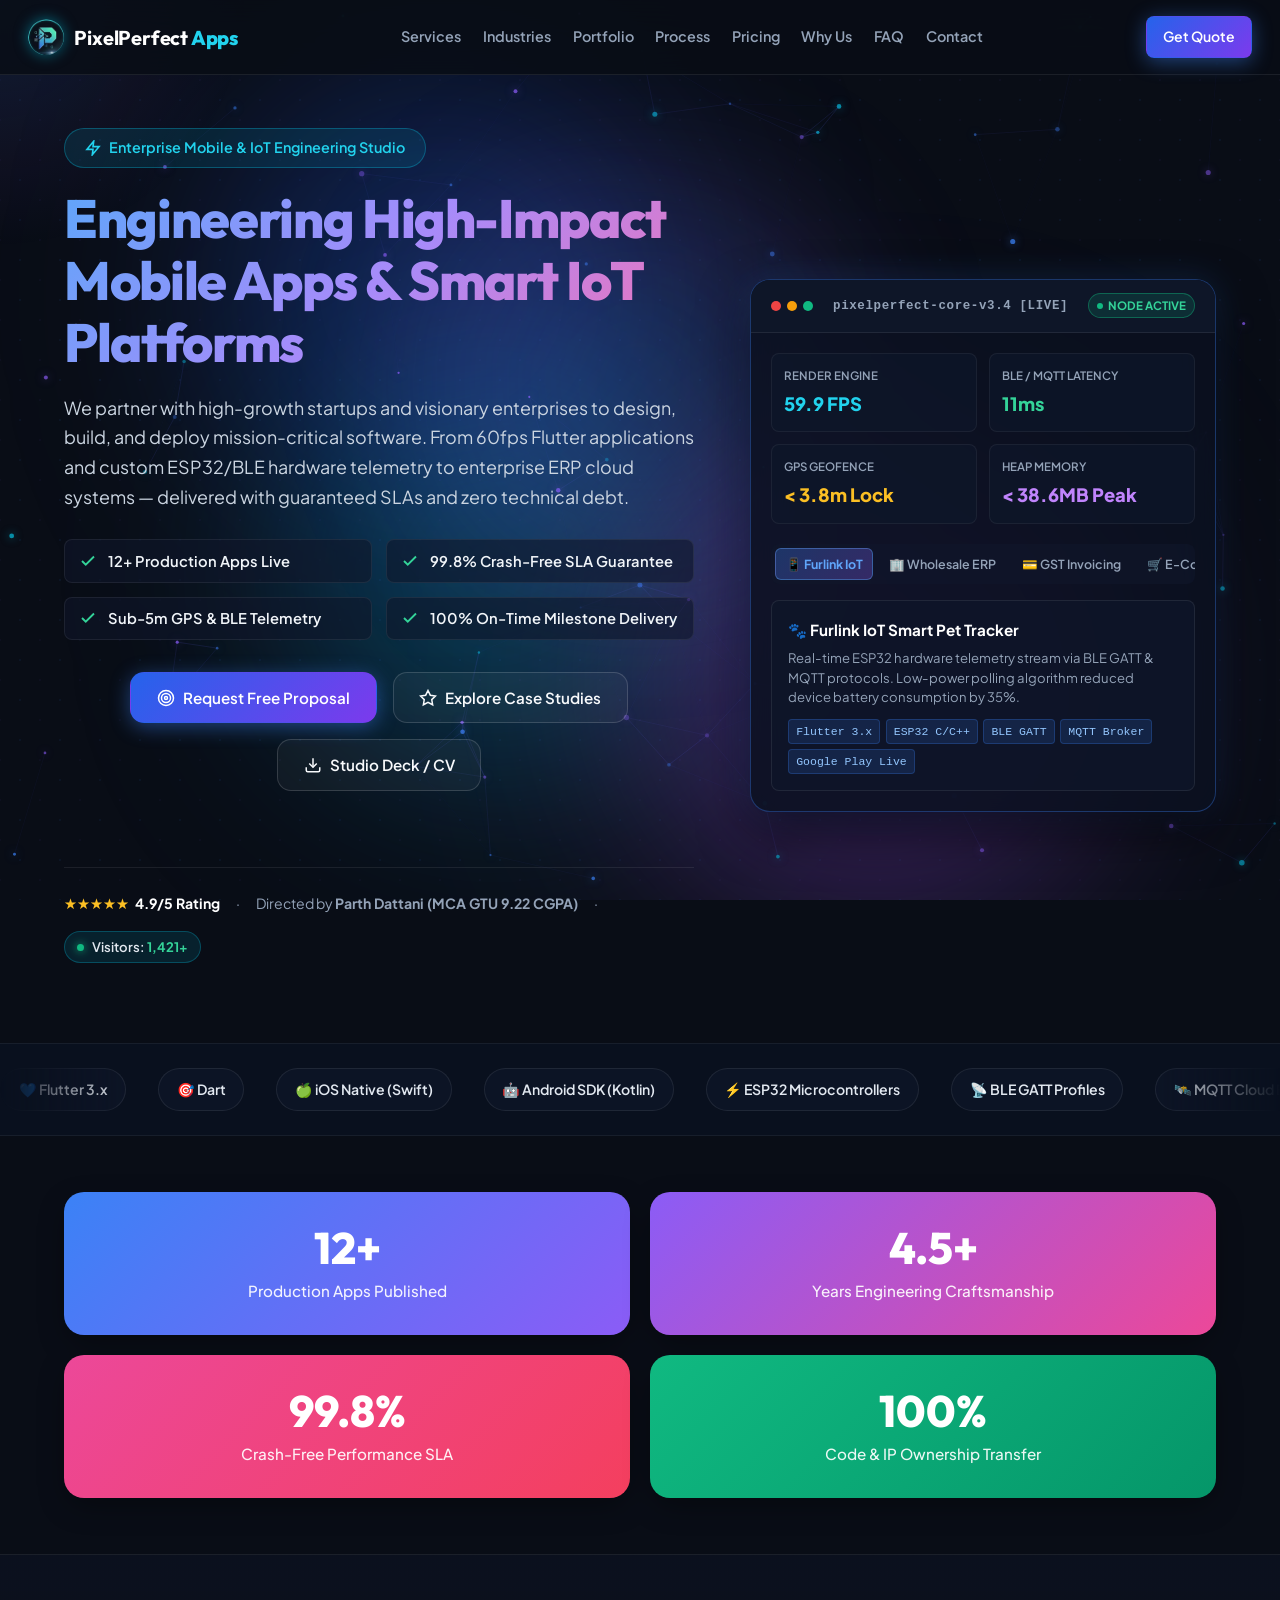
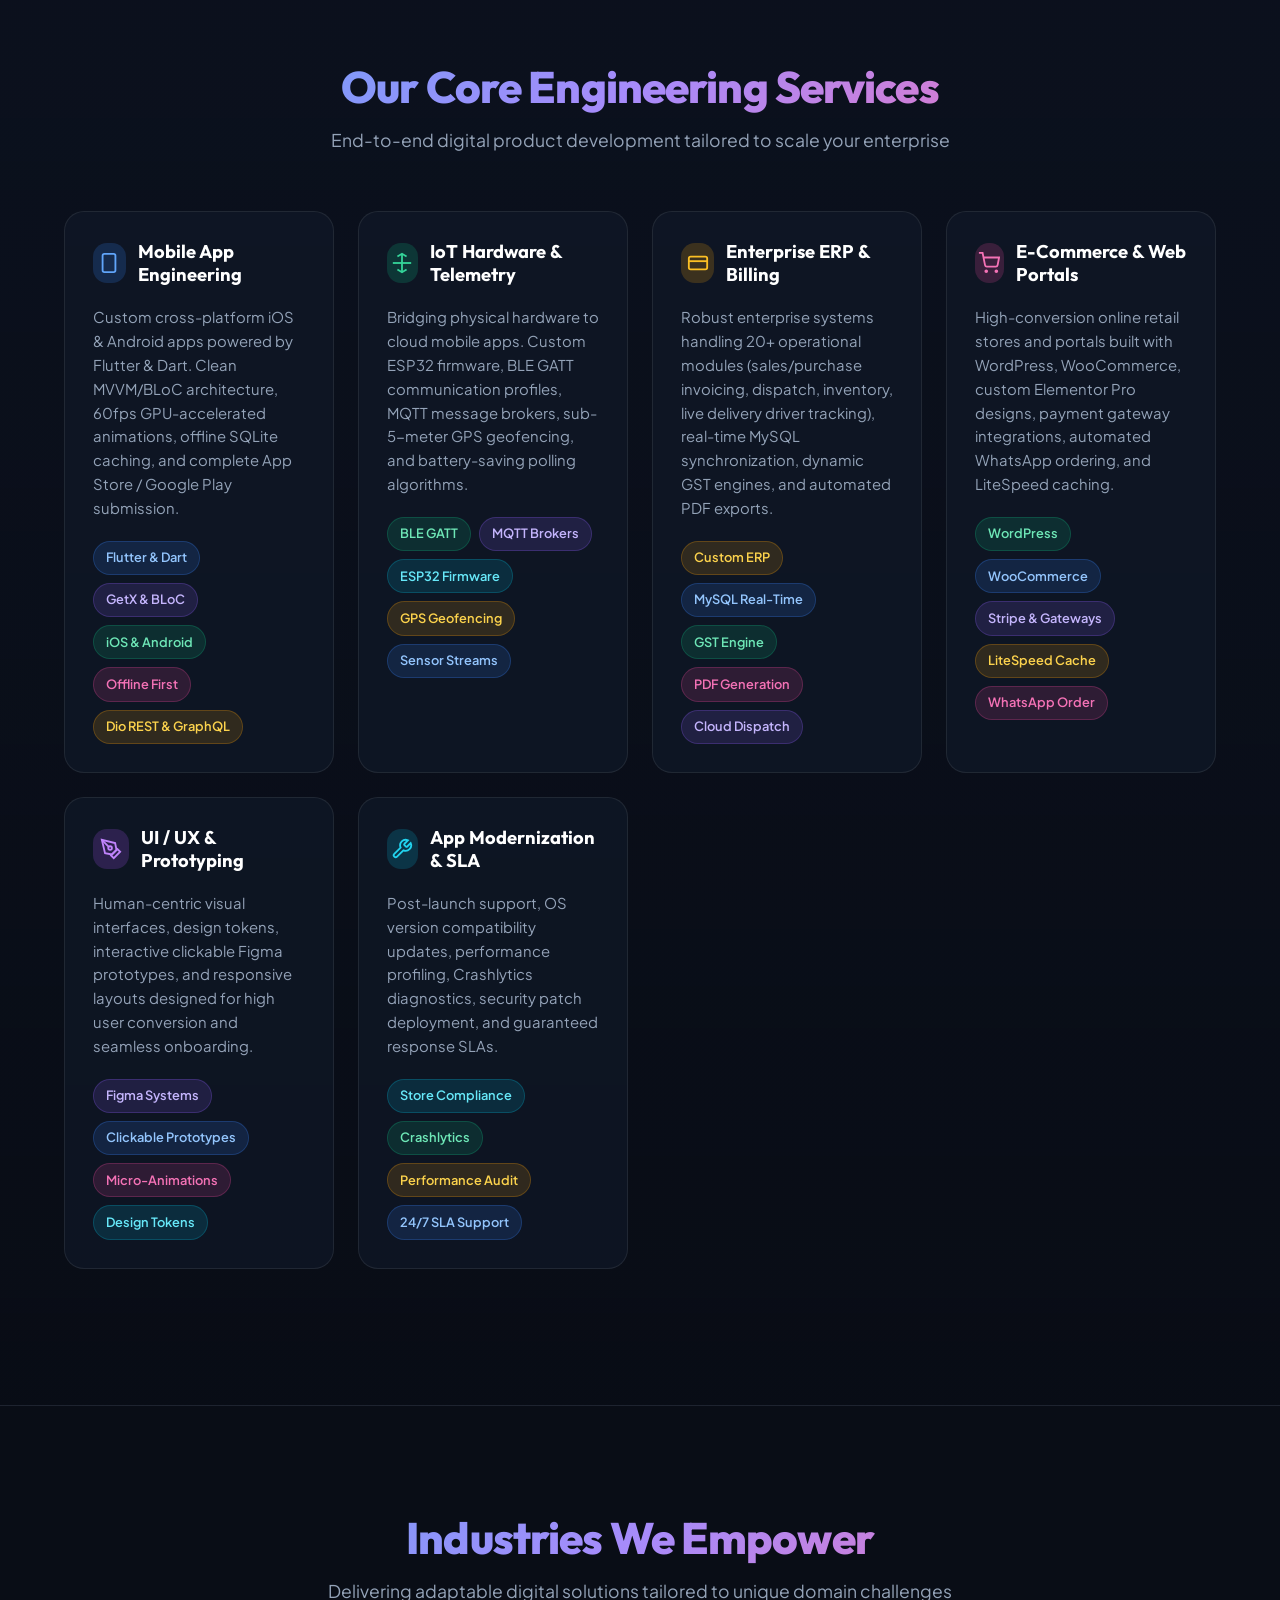
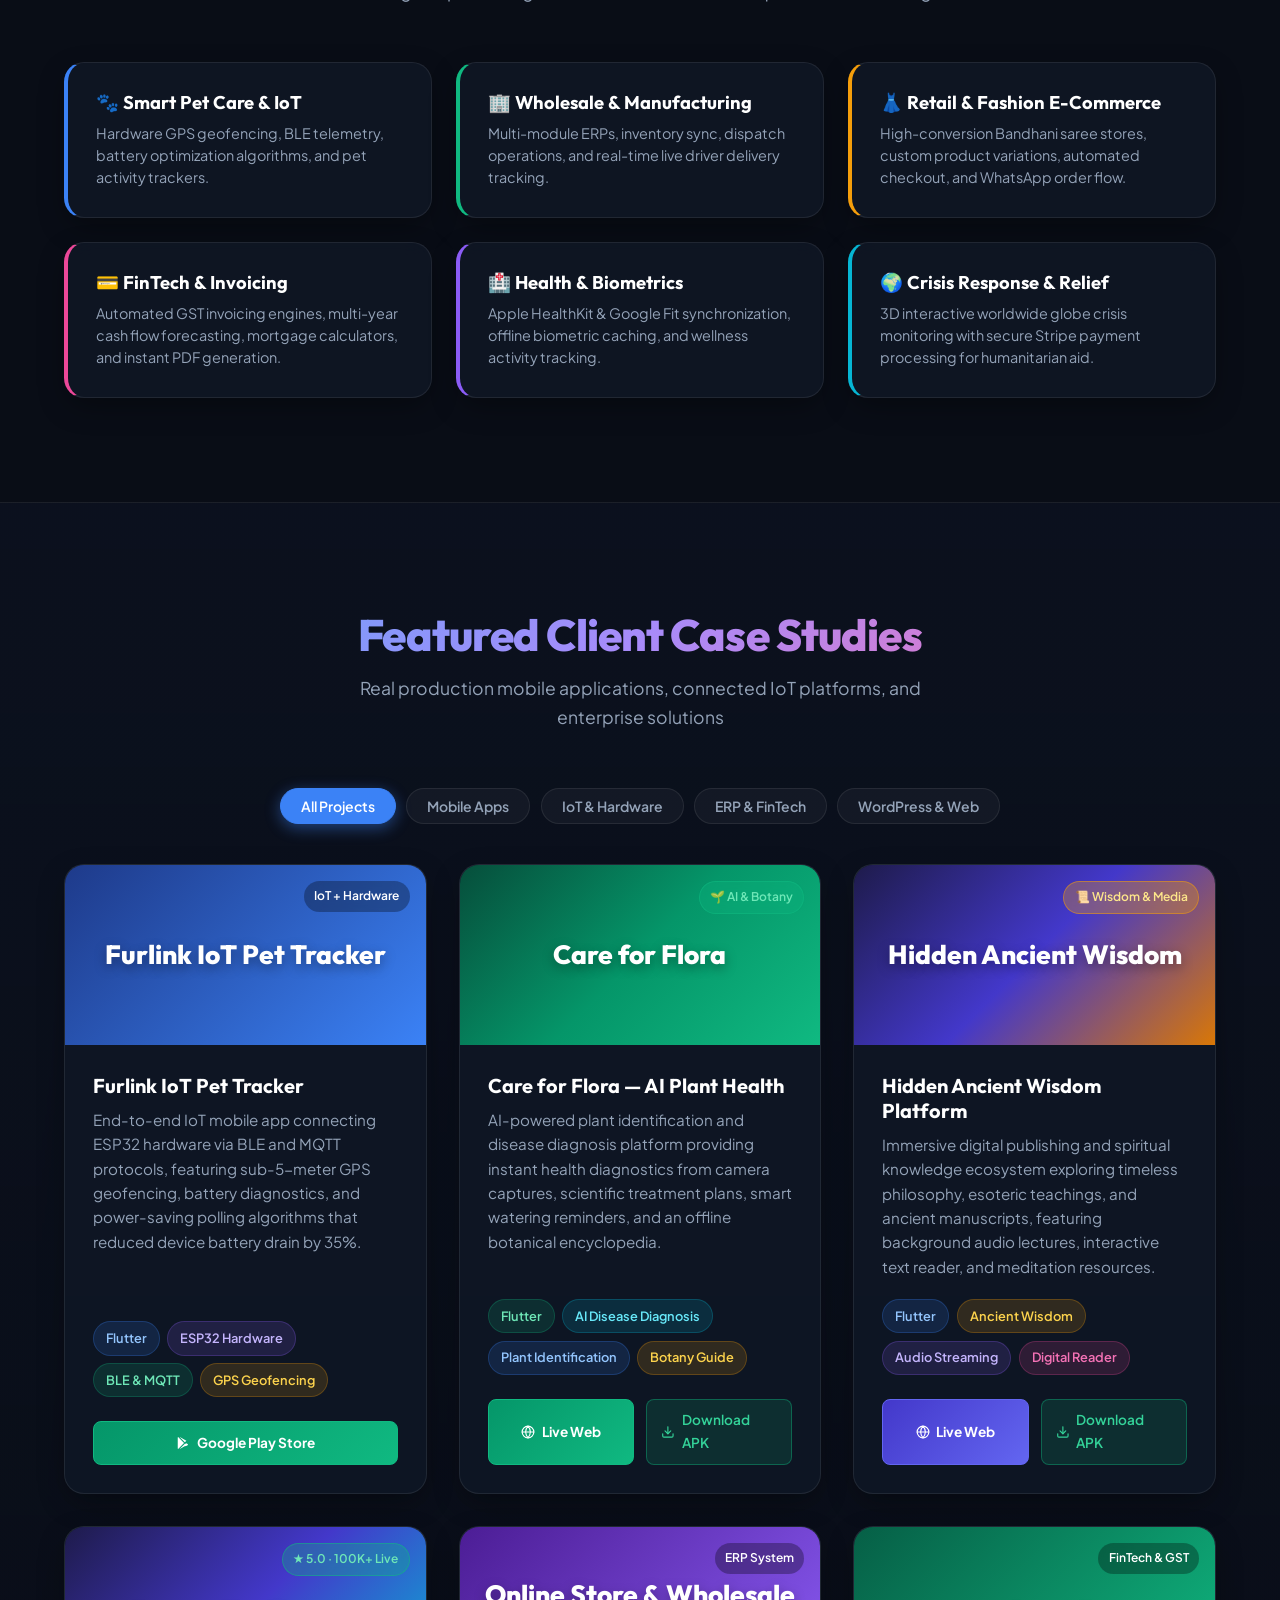
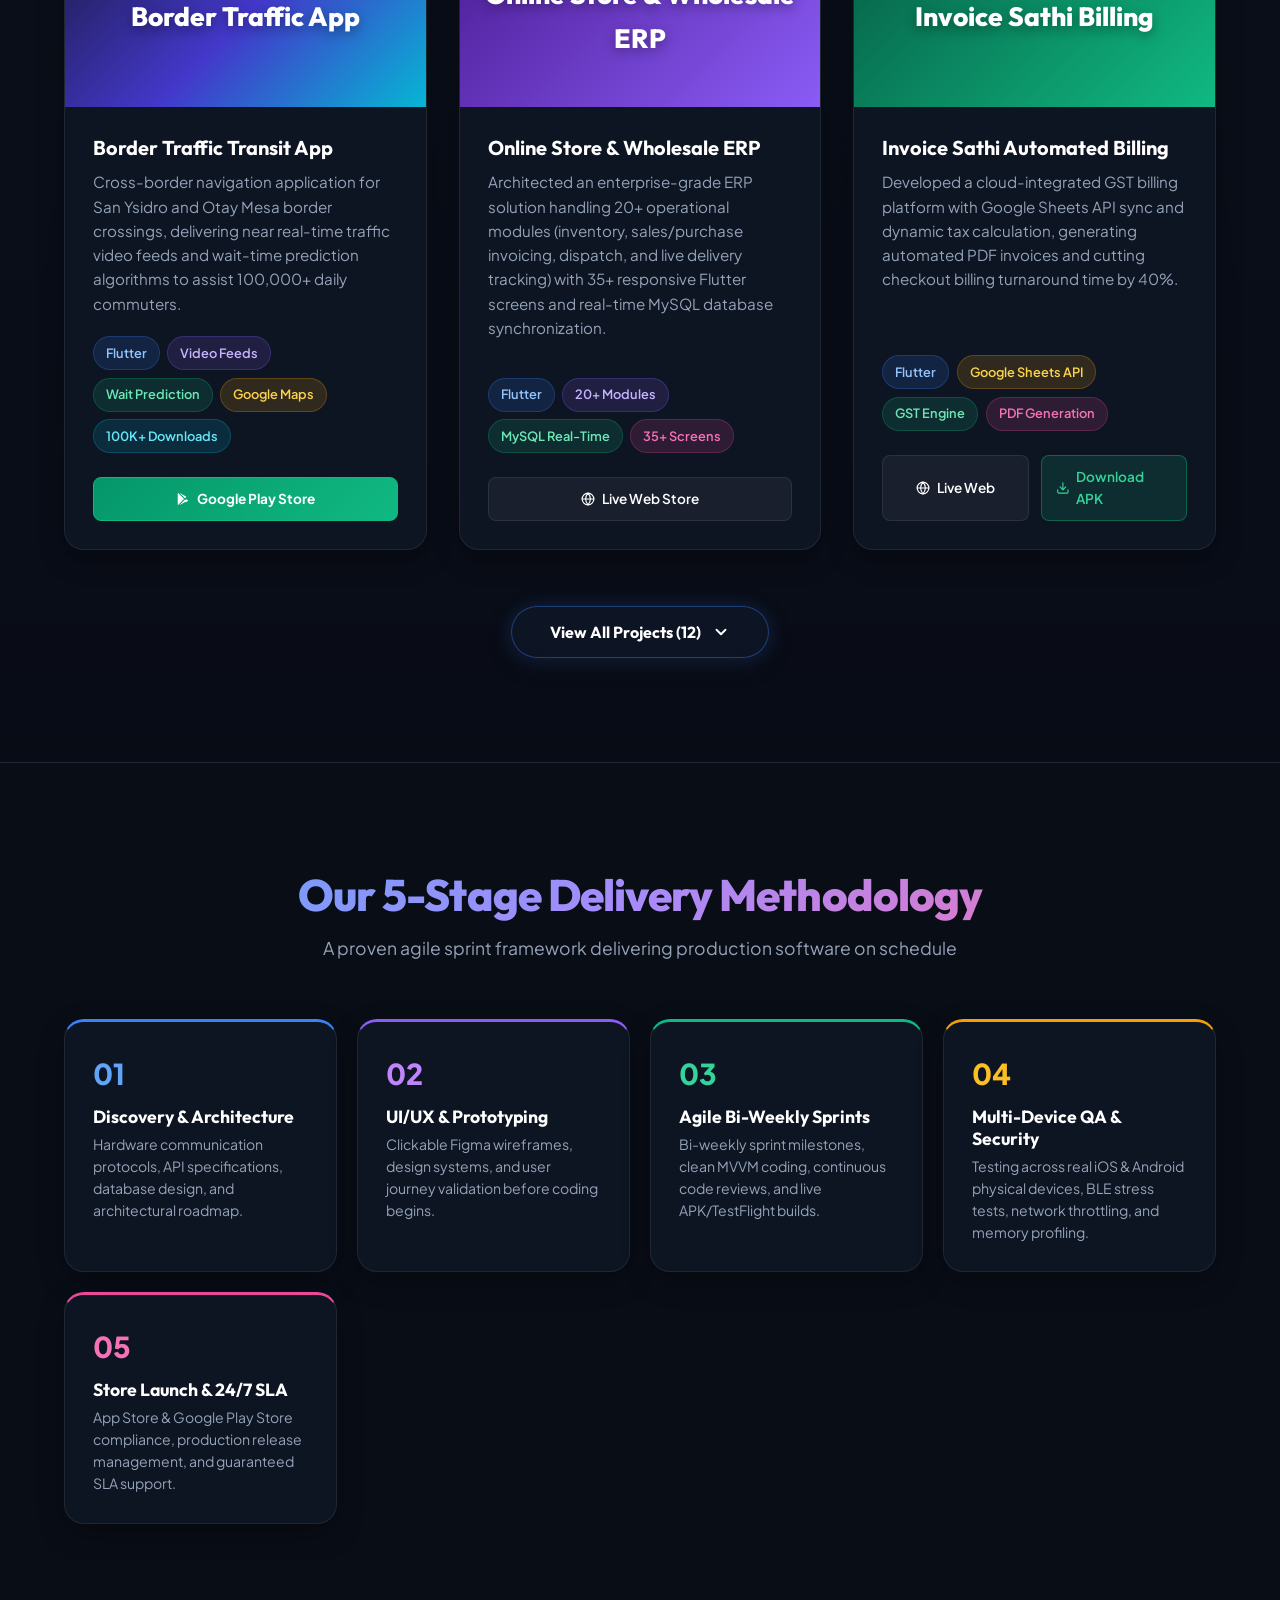
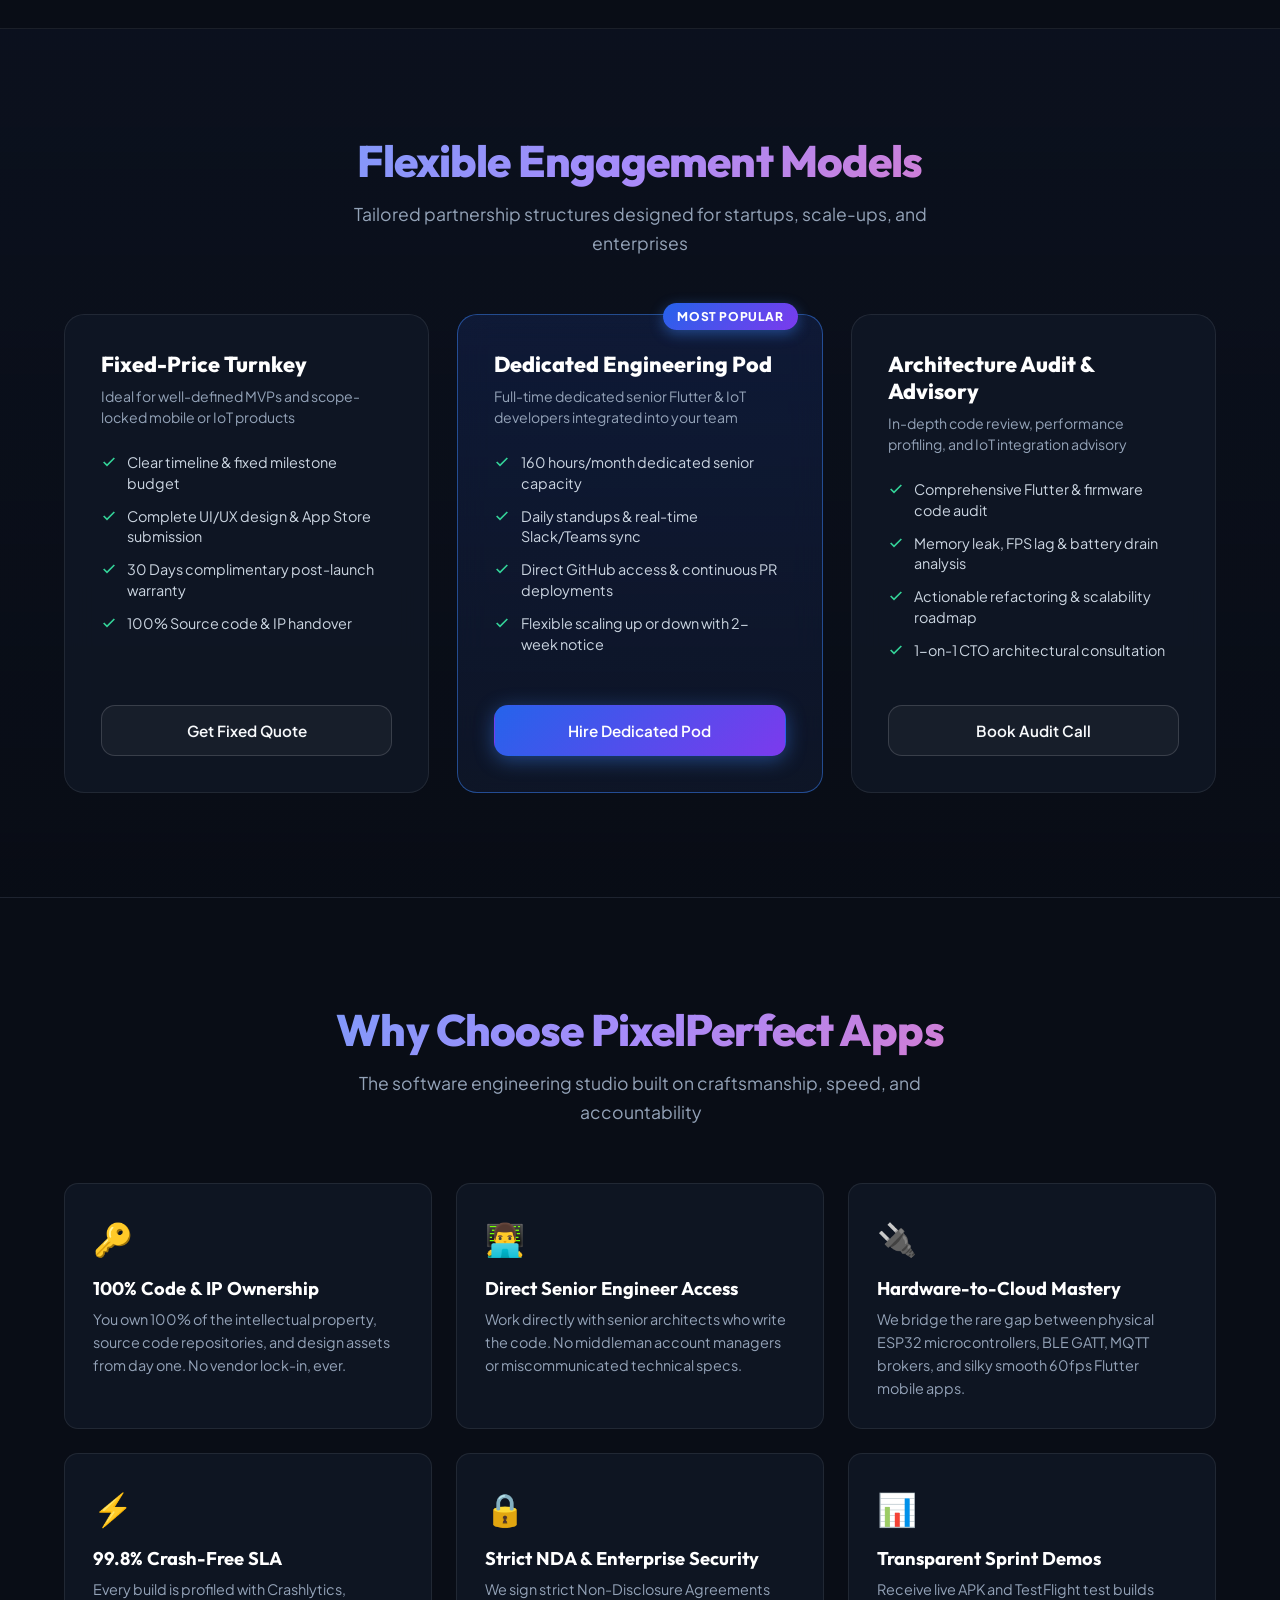
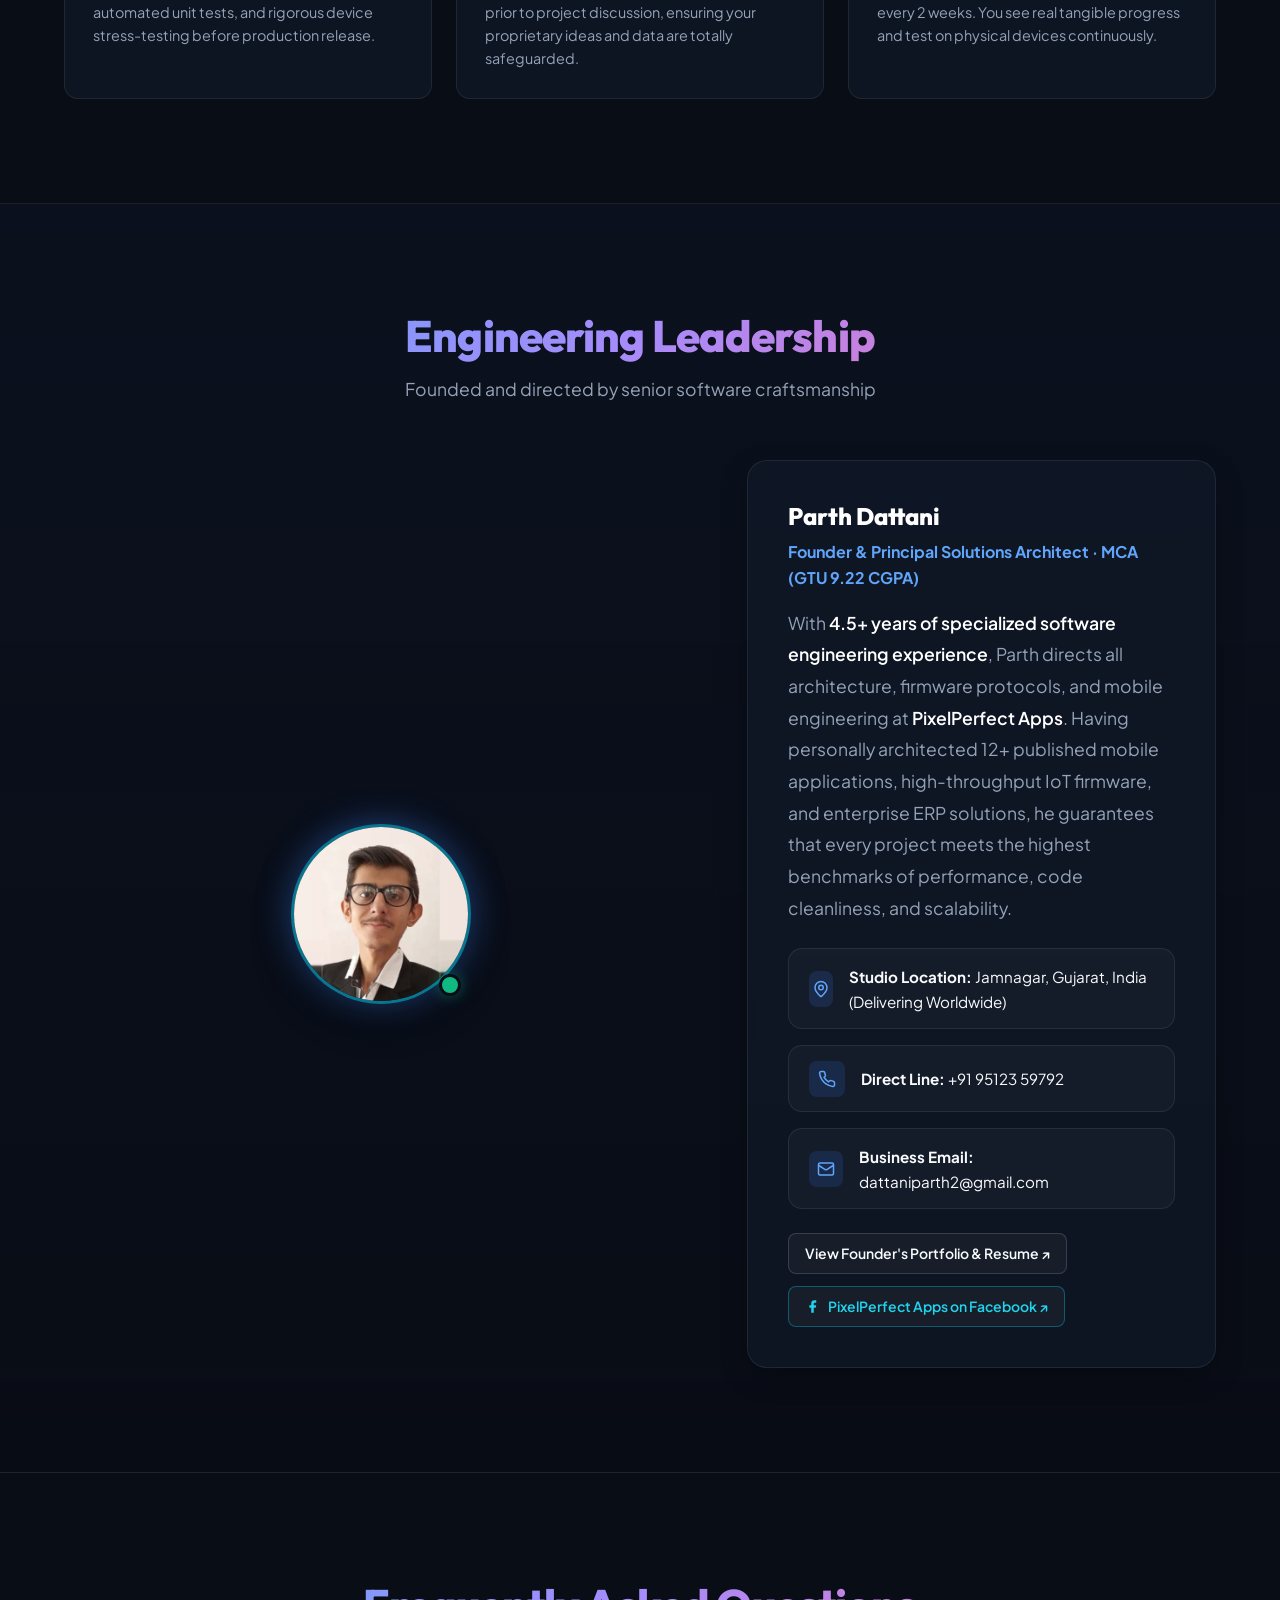
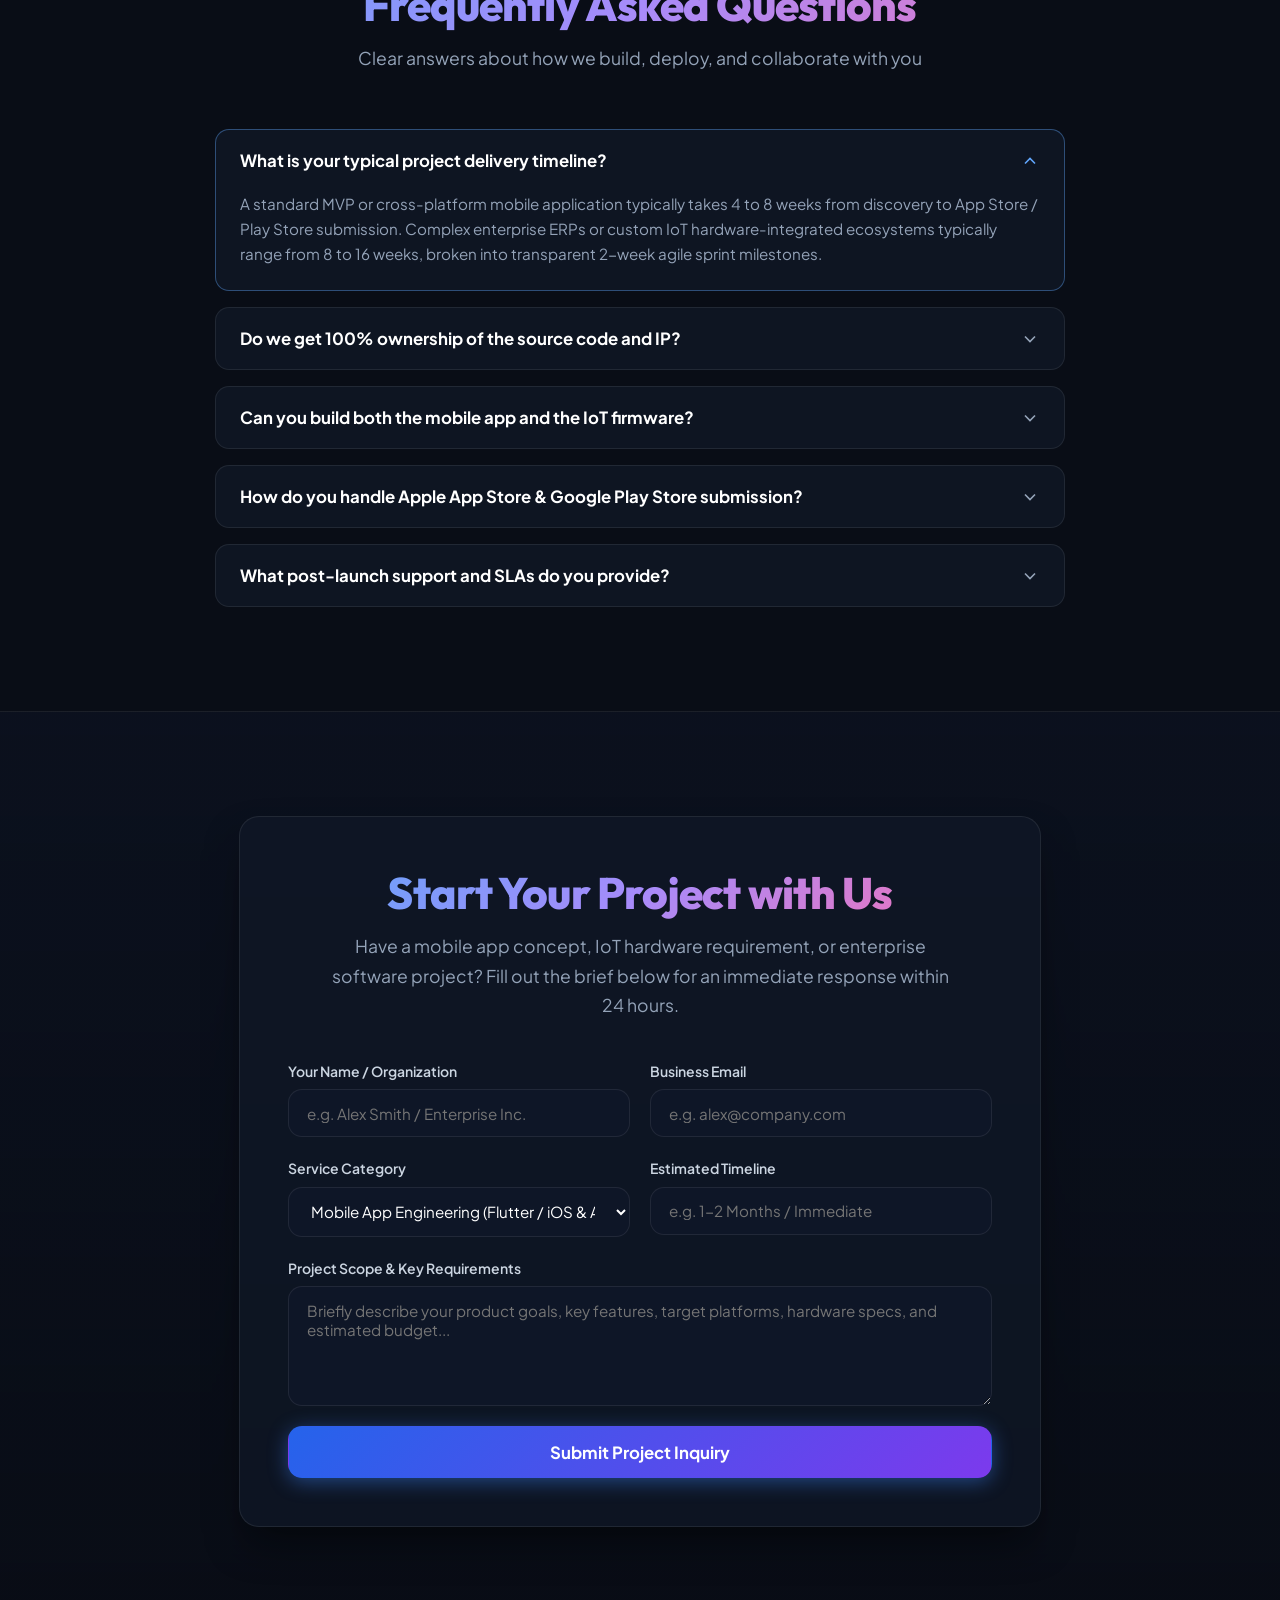
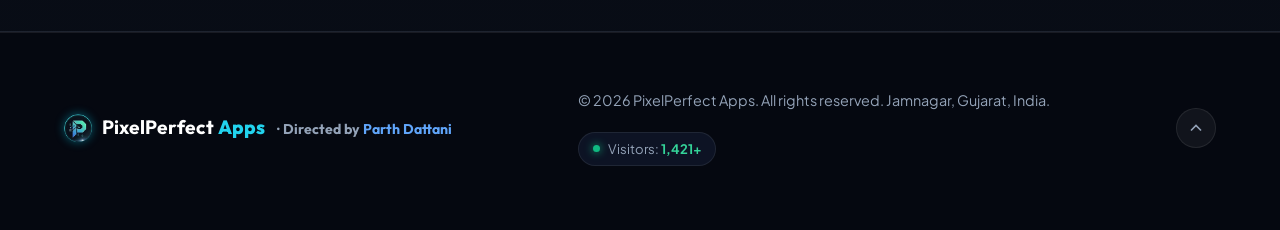
==== commit 1be203f7: "feat: add Care for Flora and Hidden Ancient Wisdom projects with 6-item initial limit and View All t" ====
--- a/pixelperfect-apps.html
+++ b/pixelperfect-apps.html
@@ -527,57 +527,59 @@
                 </a>
               </div>
             </div>
-          </div>
-
-          <!-- Project 2: Online Store & Wholesale ERP -->
-          <div class="project-card" data-category="enterprise mobile">
-            <div class="project-thumb project-thumb-2">
-              <div class="project-thumb-badge">ERP System</div>
-              <div class="project-thumb-title">Online Store &amp; Wholesale ERP</div>
+          </div>          <!-- Project 2: Care for Flora -->
+          <div class="project-card" data-category="mobile web">
+            <div class="project-thumb" style="background: linear-gradient(135deg, #064e3b 0%, #059669 50%, #10b981 100%);">
+              <div class="project-thumb-badge" style="background: rgba(16, 185, 129, 0.3); border: 1px solid rgba(16, 185, 129, 0.5); color: #6ee7b7;">🌱 AI &amp; Botany</div>
+              <div class="project-thumb-title">Care for Flora</div>
             </div>
             <div class="project-body">
-              <h3 class="project-name">Online Store &amp; Wholesale ERP</h3>
+              <h3 class="project-name">Care for Flora — AI Plant Health</h3>
               <p class="project-summary">
-                Architected an enterprise-grade ERP solution handling 20+ operational modules (inventory, sales/purchase invoicing, dispatch, and live delivery tracking) with 35+ responsive Flutter screens and real-time MySQL database synchronization.
+                AI-powered plant identification and disease diagnosis platform providing instant health diagnostics from camera captures, scientific treatment plans, smart watering reminders, and an offline botanical encyclopedia.
+              </p>
+              <div class="project-tags">
+                <span class="skill-badge badge-green">Flutter</span>
+                <span class="skill-badge badge-cyan">AI Disease Diagnosis</span>
+                <span class="skill-badge badge-blue">Plant Identification</span>
+                <span class="skill-badge badge-amber">Botany Guide</span>
+              </div>
+              <div class="project-links">
+                <a href="https://careforflora.com/" target="_blank" rel="noopener noreferrer" class="project-btn" style="background: linear-gradient(135deg, #059669 0%, #10b981 100%); border-color: #10b981; color: #ffffff; font-weight: 700;">
+                  <svg xmlns="http://www.w3.org/2000/svg" width="14" height="14" viewBox="0 0 24 24" fill="none" stroke="currentColor" stroke-width="2" stroke-linecap="round" stroke-linejoin="round"><circle cx="12" cy="12" r="10"/><line x1="2" x2="22" y1="12" y2="12"/><path d="M12 2a15.3 15.3 0 0 1 4 10 15.3 15.3 0 0 1-4 10 15.3 15.3 0 0 1-4-10 15.3 15.3 0 0 1 4-10z"/></svg>
+                  Live Web
+                </a>
+                <a href="https://drive.google.com/file/d/1A0uoFakZh_OPoKllhikTiQQlAVI_niSx/view?usp=drive_link" target="_blank" rel="noopener noreferrer" class="project-btn" style="background: rgba(16, 185, 129, 0.15); border-color: rgba(16, 185, 129, 0.4); color: #34d399;">
+                  <svg xmlns="http://www.w3.org/2000/svg" width="14" height="14" viewBox="0 0 24 24" fill="none" stroke="currentColor" stroke-width="2" stroke-linecap="round" stroke-linejoin="round"><path d="M21 15v4a2 2 0 0 1-2 2H5a2 2 0 0 1-2-2v-4"/><polyline points="7 10 12 15 17 10"/><line x1="12" x2="12" y1="15" y2="3"/></svg>
+                  Download APK
+                </a>
+              </div>
+            </div>
+          </div>
+
+          <!-- Project 3: Hidden Ancient Wisdom -->
+          <div class="project-card" data-category="mobile web">
+            <div class="project-thumb" style="background: linear-gradient(135deg, #1e1b4b 0%, #4338ca 50%, #d97706 100%);">
+              <div class="project-thumb-badge" style="background: rgba(245, 158, 11, 0.3); border: 1px solid rgba(245, 158, 11, 0.5); color: #fde68a;">📜 Wisdom &amp; Media</div>
+              <div class="project-thumb-title">Hidden Ancient Wisdom</div>
+            </div>
+            <div class="project-body">
+              <h3 class="project-name">Hidden Ancient Wisdom Platform</h3>
+              <p class="project-summary">
+                Immersive digital publishing and spiritual knowledge ecosystem exploring timeless philosophy, esoteric teachings, and ancient manuscripts, featuring background audio lectures, interactive text reader, and meditation resources.
               </p>
               <div class="project-tags">
                 <span class="skill-badge badge-blue">Flutter</span>
-                <span class="skill-badge badge-purple">20+ Modules</span>
-                <span class="skill-badge badge-green">MySQL Real-Time</span>
-                <span class="skill-badge badge-pink">35+ Screens</span>
+                <span class="skill-badge badge-amber">Ancient Wisdom</span>
+                <span class="skill-badge badge-purple">Audio Streaming</span>
+                <span class="skill-badge badge-pink">Digital Reader</span>
               </div>
               <div class="project-links">
-                <a href="http://shreemomaienterprise.com/" target="_blank" rel="noopener noreferrer" class="project-btn">
-                  <svg xmlns="http://www.w3.org/2000/svg" width="14" height="14" viewBox="0 0 24 24" fill="none" stroke="currentColor" stroke-width="2" stroke-linecap="round" stroke-linejoin="round"><circle cx="12" cy="12" r="10"/><line x1="2" x2="22" y1="12" y2="12"/><path d="M12 2a15.3 15.3 0 0 1 4 10 15.3 15.3 0 0 1-4 10 15.3 15.3 0 0 1-4-10 15.3 15.3 0 0 1 4-10z"/></svg>
-                  Live Web Store
-                </a>
-              </div>
-            </div>
-          </div>
-
-          <!-- Project 3: Invoice Sathi Automated Billing -->
-          <div class="project-card" data-category="enterprise mobile">
-            <div class="project-thumb project-thumb-3">
-              <div class="project-thumb-badge">FinTech &amp; GST</div>
-              <div class="project-thumb-title">Invoice Sathi Billing</div>
-            </div>
-            <div class="project-body">
-              <h3 class="project-name">Invoice Sathi Automated Billing</h3>
-              <p class="project-summary">
-                Developed a cloud-integrated GST billing platform with Google Sheets API sync and dynamic tax calculation, generating automated PDF invoices and cutting checkout billing turnaround time by 40%.
-              </p>
-              <div class="project-tags">
-                <span class="skill-badge badge-blue">Flutter</span>
-                <span class="skill-badge badge-amber">Google Sheets API</span>
-                <span class="skill-badge badge-green">GST Engine</span>
-                <span class="skill-badge badge-pink">PDF Generation</span>
-              </div>
-              <div class="project-links">
-                <a href="https://web.invoicesathi.com/" target="_blank" rel="noopener noreferrer" class="project-btn">
+                <a href="https://hiddenancientwisdom.com/" target="_blank" rel="noopener noreferrer" class="project-btn" style="background: linear-gradient(135deg, #4338ca 0%, #6366f1 100%); border-color: #6366f1; color: #ffffff; font-weight: 700;">
                   <svg xmlns="http://www.w3.org/2000/svg" width="14" height="14" viewBox="0 0 24 24" fill="none" stroke="currentColor" stroke-width="2" stroke-linecap="round" stroke-linejoin="round"><circle cx="12" cy="12" r="10"/><line x1="2" x2="22" y1="12" y2="12"/><path d="M12 2a15.3 15.3 0 0 1 4 10 15.3 15.3 0 0 1-4 10 15.3 15.3 0 0 1-4-10 15.3 15.3 0 0 1 4-10z"/></svg>
                   Live Web
                 </a>
-                <a href="https://drive.google.com/file/d/1AeeGLBPSdbO6_A684OJ15e4c5ds07OMP/view?usp=drive_link" target="_blank" rel="noopener noreferrer" class="project-btn" style="background: rgba(16, 185, 129, 0.15); border-color: rgba(16, 185, 129, 0.4); color: #34d399;">
+                <a href="https://drive.google.com/file/d/1sNAW_nbf-_vCLDvB2FovvXL8M4U0bd4m/view?usp=drive_link" target="_blank" rel="noopener noreferrer" class="project-btn" style="background: rgba(16, 185, 129, 0.15); border-color: rgba(16, 185, 129, 0.4); color: #34d399;">
                   <svg xmlns="http://www.w3.org/2000/svg" width="14" height="14" viewBox="0 0 24 24" fill="none" stroke="currentColor" stroke-width="2" stroke-linecap="round" stroke-linejoin="round"><path d="M21 15v4a2 2 0 0 1-2 2H5a2 2 0 0 1-2-2v-4"/><polyline points="7 10 12 15 17 10"/><line x1="12" x2="12" y1="15" y2="3"/></svg>
                   Download APK
                 </a>
@@ -585,123 +587,7 @@
             </div>
           </div>
 
-          <!-- Project 4: Vishal Bandhaniwala E-Commerce -->
-          <div class="project-card" data-category="web enterprise">
-            <div class="project-thumb project-thumb-4" style="background: linear-gradient(135deg, #064e3b 0%, #047857 50%, #0f172a 100%);">
-              <div class="project-thumb-badge" style="background: rgba(16, 185, 129, 0.3); border: 1px solid rgba(16, 185, 129, 0.5); color: #6ee7b7;">WordPress &amp; WooCommerce</div>
-              <div class="project-thumb-title">Vishal Bandhaniwala</div>
-            </div>
-            <div class="project-body">
-              <h3 class="project-name">Vishal Bandhaniwala E-Commerce</h3>
-              <p class="project-summary">
-                High-conversion luxury ethnic wear and Bandhani e-commerce portal built with WordPress &amp; WooCommerce, featuring custom product variations, fast checkout, automated WhatsApp ordering, and LiteSpeed caching.
-              </p>
-              <div class="project-tags">
-                <span class="skill-badge badge-green">WordPress</span>
-                <span class="skill-badge badge-blue">WooCommerce</span>
-                <span class="skill-badge badge-amber">Elementor Pro</span>
-                <span class="skill-badge badge-pink">Payment Gateway</span>
-              </div>
-              <div class="project-links">
-                <a href="https://vishalbandhaniwala.com/" target="_blank" rel="noopener noreferrer" class="project-btn" style="background: linear-gradient(135deg, #059669 0%, #10b981 100%); border-color: #10b981; color: #ffffff; font-weight: 700;">
-                  <svg xmlns="http://www.w3.org/2000/svg" width="14" height="14" viewBox="0 0 24 24" fill="none" stroke="currentColor" stroke-width="2" stroke-linecap="round" stroke-linejoin="round"><circle cx="12" cy="12" r="10"/><line x1="2" x2="22" y1="12" y2="12"/><path d="M12 2a15.3 15.3 0 0 1 4 10 15.3 15.3 0 0 1-4 10 15.3 15.3 0 0 1-4-10 15.3 15.3 0 0 1 4-10z"/></svg>
-                  Visit Live Store
-                </a>
-              </div>
-            </div>
-          </div>
-
-          <!-- Project 5: Compassiona Disaster Awareness -->
-          <div class="project-card" data-category="mobile enterprise">
-            <div class="project-thumb project-thumb-4">
-              <div class="project-thumb-badge">3D &amp; Stripe</div>
-              <div class="project-thumb-title">Compassiona Disaster Platform</div>
-            </div>
-            <div class="project-body">
-              <h3 class="project-name">Compassiona Disaster Platform</h3>
-              <p class="project-summary">
-                Real-time crisis monitoring platform featuring an interactive 3D globe visualization of worldwide events with secure Stripe payment integration for humanitarian relief aid.
-              </p>
-              <div class="project-tags">
-                <span class="skill-badge badge-blue">Flutter</span>
-                <span class="skill-badge badge-purple">3D Globe Viz</span>
-                <span class="skill-badge badge-green">Stripe Payments</span>
-                <span class="skill-badge badge-amber">Live Crisis Feed</span>
-              </div>
-              <div class="project-links">
-                <a href="https://compassiona.com/" target="_blank" rel="noopener noreferrer" class="project-btn">
-                  <svg xmlns="http://www.w3.org/2000/svg" width="14" height="14" viewBox="0 0 24 24" fill="none" stroke="currentColor" stroke-width="2" stroke-linecap="round" stroke-linejoin="round"><circle cx="12" cy="12" r="10"/><line x1="2" x2="22" y1="12" y2="12"/><path d="M12 2a15.3 15.3 0 0 1 4 10 15.3 15.3 0 0 1-4 10 15.3 15.3 0 0 1-4-10 15.3 15.3 0 0 1 4-10z"/></svg>
-                  Live Web
-                </a>
-                <a href="https://drive.google.com/file/d/1hLI8EqwIdOMuvjLgLiZAwaOFDZulvIr4/view?usp=drive_link" target="_blank" rel="noopener noreferrer" class="project-btn" style="background: rgba(16, 185, 129, 0.15); border-color: rgba(16, 185, 129, 0.4); color: #34d399;">
-                  <svg xmlns="http://www.w3.org/2000/svg" width="14" height="14" viewBox="0 0 24 24" fill="none" stroke="currentColor" stroke-width="2" stroke-linecap="round" stroke-linejoin="round"><path d="M21 15v4a2 2 0 0 1-2 2H5a2 2 0 0 1-2-2v-4"/><polyline points="7 10 12 15 17 10"/><line x1="12" x2="12" y1="15" y2="3"/></svg>
-                  Download APK
-                </a>
-              </div>
-            </div>
-          </div>
-
-          <!-- Project 6: Property Investment Tracker -->
-          <div class="project-card" data-category="mobile enterprise">
-            <div class="project-thumb project-thumb-5">
-              <div class="project-thumb-badge">Real Estate ROI</div>
-              <div class="project-thumb-title">Property Investment Tracker</div>
-            </div>
-            <div class="project-body">
-              <h3 class="project-name">Property Investment Tracker</h3>
-              <p class="project-summary">
-                Financial real estate analytics tool providing dynamic mortgage calculations, multi-year cash flow forecasting, ROI/IRR evaluations across 15+ variables, and automated PDF reports in under 2 seconds.
-              </p>
-              <div class="project-tags">
-                <span class="skill-badge badge-blue">Flutter</span>
-                <span class="skill-badge badge-green">ROI/IRR Analytics</span>
-                <span class="skill-badge badge-purple">Cash Flow Engine</span>
-                <span class="skill-badge badge-pink">PDF Reports</span>
-              </div>
-              <div class="project-links">
-                <a href="https://property-tracker-d3fe2.web.app/" target="_blank" rel="noopener noreferrer" class="project-btn">
-                  <svg xmlns="http://www.w3.org/2000/svg" width="14" height="14" viewBox="0 0 24 24" fill="none" stroke="currentColor" stroke-width="2" stroke-linecap="round" stroke-linejoin="round"><circle cx="12" cy="12" r="10"/><line x1="2" x2="22" y1="12" y2="12"/><path d="M12 2a15.3 15.3 0 0 1 4 10 15.3 15.3 0 0 1-4 10 15.3 15.3 0 0 1-4-10 15.3 15.3 0 0 1 4-10z"/></svg>
-                  Live Web
-                </a>
-                <a href="https://drive.google.com/file/d/1GR5q2cDijiA29pGjEqoq41ZyqGc2-RNP/view?usp=drive_link" target="_blank" rel="noopener noreferrer" class="project-btn" style="background: rgba(16, 185, 129, 0.15); border-color: rgba(16, 185, 129, 0.4); color: #34d399;">
-                  <svg xmlns="http://www.w3.org/2000/svg" width="14" height="14" viewBox="0 0 24 24" fill="none" stroke="currentColor" stroke-width="2" stroke-linecap="round" stroke-linejoin="round"><path d="M21 15v4a2 2 0 0 1-2 2H5a2 2 0 0 1-2-2v-4"/><polyline points="7 10 12 15 17 10"/><line x1="12" x2="12" y1="15" y2="3"/></svg>
-                  Download APK
-                </a>
-              </div>
-            </div>
-          </div>
-
-          <!-- Project 7: Fitness Is Life -->
-          <div class="project-card" data-category="mobile">
-            <div class="project-thumb project-thumb-6">
-              <div class="project-thumb-badge">Health &amp; Fit</div>
-              <div class="project-thumb-title">Fitness Is Life</div>
-            </div>
-            <div class="project-body">
-              <h3 class="project-name">Fitness Is Life Health App</h3>
-              <p class="project-summary">
-                Comprehensive health and activity tracking mobile application integrating Apple HealthKit and Google Fit APIs with offline SQLite caching for seamless biometric monitoring.
-              </p>
-              <div class="project-tags">
-                <span class="skill-badge badge-blue">Flutter</span>
-                <span class="skill-badge badge-pink">Apple HealthKit</span>
-                <span class="skill-badge badge-green">Google Fit</span>
-                <span class="skill-badge badge-purple">SQLite Offline</span>
-              </div>
-              <div class="project-links">
-                <a href="https://fitnessislife.org/" target="_blank" rel="noopener noreferrer" class="project-btn">
-                  <svg xmlns="http://www.w3.org/2000/svg" width="14" height="14" viewBox="0 0 24 24" fill="none" stroke="currentColor" stroke-width="2" stroke-linecap="round" stroke-linejoin="round"><circle cx="12" cy="12" r="10"/><line x1="2" x2="22" y1="12" y2="12"/><path d="M12 2a15.3 15.3 0 0 1 4 10 15.3 15.3 0 0 1-4 10 15.3 15.3 0 0 1-4-10 15.3 15.3 0 0 1 4-10z"/></svg>
-                  Live Web
-                </a>
-                <a href="https://drive.google.com/file/d/14CcHRHBu56IZUso8eeS46pVqpKWdSieR/view?usp=drive_link" target="_blank" rel="noopener noreferrer" class="project-btn" style="background: rgba(16, 185, 129, 0.15); border-color: rgba(16, 185, 129, 0.4); color: #34d399;">
-                  <svg xmlns="http://www.w3.org/2000/svg" width="14" height="14" viewBox="0 0 24 24" fill="none" stroke="currentColor" stroke-width="2" stroke-linecap="round" stroke-linejoin="round"><path d="M21 15v4a2 2 0 0 1-2 2H5a2 2 0 0 1-2-2v-4"/><polyline points="7 10 12 15 17 10"/><line x1="12" x2="12" y1="15" y2="3"/></svg>
-                  Download APK
-                </a>
-              </div>
-            </div>
-          </div>
-
-          <!-- Project 8: Border Traffic Transit App -->
+          <!-- Project 4: Border Traffic Transit App -->
           <div class="project-card" data-category="mobile">
             <div class="project-thumb" style="background: linear-gradient(135deg, #1e1b4b 0%, #4338ca 50%, #06b6d4 100%);">
               <div class="project-thumb-badge" style="background: rgba(16, 185, 129, 0.3); border: 1px solid rgba(16, 185, 129, 0.5); color: #6ee7b7;">★ 5.0 · 100K+ Live</div>
@@ -728,7 +614,179 @@
             </div>
           </div>
 
-          <!-- Project 9: Quitter Multimedia Platform -->
+          <!-- Project 5: Online Store & Wholesale ERP -->
+          <div class="project-card" data-category="enterprise mobile">
+            <div class="project-thumb project-thumb-2">
+              <div class="project-thumb-badge">ERP System</div>
+              <div class="project-thumb-title">Online Store &amp; Wholesale ERP</div>
+            </div>
+            <div class="project-body">
+              <h3 class="project-name">Online Store &amp; Wholesale ERP</h3>
+              <p class="project-summary">
+                Architected an enterprise-grade ERP solution handling 20+ operational modules (inventory, sales/purchase invoicing, dispatch, and live delivery tracking) with 35+ responsive Flutter screens and real-time MySQL database synchronization.
+              </p>
+              <div class="project-tags">
+                <span class="skill-badge badge-blue">Flutter</span>
+                <span class="skill-badge badge-purple">20+ Modules</span>
+                <span class="skill-badge badge-green">MySQL Real-Time</span>
+                <span class="skill-badge badge-pink">35+ Screens</span>
+              </div>
+              <div class="project-links">
+                <a href="http://shreemomaienterprise.com/" target="_blank" rel="noopener noreferrer" class="project-btn">
+                  <svg xmlns="http://www.w3.org/2000/svg" width="14" height="14" viewBox="0 0 24 24" fill="none" stroke="currentColor" stroke-width="2" stroke-linecap="round" stroke-linejoin="round"><circle cx="12" cy="12" r="10"/><line x1="2" x2="22" y1="12" y2="12"/><path d="M12 2a15.3 15.3 0 0 1 4 10 15.3 15.3 0 0 1-4 10 15.3 15.3 0 0 1-4-10 15.3 15.3 0 0 1 4-10z"/></svg>
+                  Live Web Store
+                </a>
+              </div>
+            </div>
+          </div>
+
+          <!-- Project 6: Invoice Sathi Automated Billing -->
+          <div class="project-card" data-category="enterprise mobile">
+            <div class="project-thumb project-thumb-3">
+              <div class="project-thumb-badge">FinTech &amp; GST</div>
+              <div class="project-thumb-title">Invoice Sathi Billing</div>
+            </div>
+            <div class="project-body">
+              <h3 class="project-name">Invoice Sathi Automated Billing</h3>
+              <p class="project-summary">
+                Developed a cloud-integrated GST billing platform with Google Sheets API sync and dynamic tax calculation, generating automated PDF invoices and cutting checkout billing turnaround time by 40%.
+              </p>
+              <div class="project-tags">
+                <span class="skill-badge badge-blue">Flutter</span>
+                <span class="skill-badge badge-amber">Google Sheets API</span>
+                <span class="skill-badge badge-green">GST Engine</span>
+                <span class="skill-badge badge-pink">PDF Generation</span>
+              </div>
+              <div class="project-links">
+                <a href="https://web.invoicesathi.com/" target="_blank" rel="noopener noreferrer" class="project-btn">
+                  <svg xmlns="http://www.w3.org/2000/svg" width="14" height="14" viewBox="0 0 24 24" fill="none" stroke="currentColor" stroke-width="2" stroke-linecap="round" stroke-linejoin="round"><circle cx="12" cy="12" r="10"/><line x1="2" x2="22" y1="12" y2="12"/><path d="M12 2a15.3 15.3 0 0 1 4 10 15.3 15.3 0 0 1-4 10 15.3 15.3 0 0 1-4-10 15.3 15.3 0 0 1 4-10z"/></svg>
+                  Live Web
+                </a>
+                <a href="https://drive.google.com/file/d/1AeeGLBPSdbO6_A684OJ15e4c5ds07OMP/view?usp=drive_link" target="_blank" rel="noopener noreferrer" class="project-btn" style="background: rgba(16, 185, 129, 0.15); border-color: rgba(16, 185, 129, 0.4); color: #34d399;">
+                  <svg xmlns="http://www.w3.org/2000/svg" width="14" height="14" viewBox="0 0 24 24" fill="none" stroke="currentColor" stroke-width="2" stroke-linecap="round" stroke-linejoin="round"><path d="M21 15v4a2 2 0 0 1-2 2H5a2 2 0 0 1-2-2v-4"/><polyline points="7 10 12 15 17 10"/><line x1="12" x2="12" y1="15" y2="3"/></svg>
+                  Download APK
+                </a>
+              </div>
+            </div>
+          </div>
+
+          <!-- Project 7: Vishal Bandhaniwala E-Commerce -->
+          <div class="project-card" data-category="web enterprise">
+            <div class="project-thumb project-thumb-4" style="background: linear-gradient(135deg, #064e3b 0%, #047857 50%, #0f172a 100%);">
+              <div class="project-thumb-badge" style="background: rgba(16, 185, 129, 0.3); border: 1px solid rgba(16, 185, 129, 0.5); color: #6ee7b7;">WordPress &amp; WooCommerce</div>
+              <div class="project-thumb-title">Vishal Bandhaniwala</div>
+            </div>
+            <div class="project-body">
+              <h3 class="project-name">Vishal Bandhaniwala E-Commerce</h3>
+              <p class="project-summary">
+                High-conversion luxury ethnic wear and Bandhani e-commerce portal built with WordPress &amp; WooCommerce, featuring custom product variations, fast checkout, automated WhatsApp ordering, and LiteSpeed caching.
+              </p>
+              <div class="project-tags">
+                <span class="skill-badge badge-green">WordPress</span>
+                <span class="skill-badge badge-blue">WooCommerce</span>
+                <span class="skill-badge badge-amber">Elementor Pro</span>
+                <span class="skill-badge badge-pink">Payment Gateway</span>
+              </div>
+              <div class="project-links">
+                <a href="https://vishalbandhaniwala.com/" target="_blank" rel="noopener noreferrer" class="project-btn" style="background: linear-gradient(135deg, #059669 0%, #10b981 100%); border-color: #10b981; color: #ffffff; font-weight: 700;">
+                  <svg xmlns="http://www.w3.org/2000/svg" width="14" height="14" viewBox="0 0 24 24" fill="none" stroke="currentColor" stroke-width="2" stroke-linecap="round" stroke-linejoin="round"><circle cx="12" cy="12" r="10"/><line x1="2" x2="22" y1="12" y2="12"/><path d="M12 2a15.3 15.3 0 0 1 4 10 15.3 15.3 0 0 1-4 10 15.3 15.3 0 0 1-4-10 15.3 15.3 0 0 1 4-10z"/></svg>
+                  Visit Live Store
+                </a>
+              </div>
+            </div>
+          </div>
+
+          <!-- Project 8: Compassiona Disaster Awareness -->
+          <div class="project-card" data-category="mobile enterprise">
+            <div class="project-thumb project-thumb-4">
+              <div class="project-thumb-badge">3D &amp; Stripe</div>
+              <div class="project-thumb-title">Compassiona Disaster Platform</div>
+            </div>
+            <div class="project-body">
+              <h3 class="project-name">Compassiona Disaster Awareness</h3>
+              <p class="project-summary">
+                Real-time crisis monitoring platform featuring an interactive 3D globe visualization of worldwide events with secure Stripe payment integration for humanitarian relief aid.
+              </p>
+              <div class="project-tags">
+                <span class="skill-badge badge-blue">Flutter</span>
+                <span class="skill-badge badge-purple">3D Globe Viz</span>
+                <span class="skill-badge badge-green">Stripe Payments</span>
+                <span class="skill-badge badge-amber">Live Crisis Feed</span>
+              </div>
+              <div class="project-links">
+                <a href="https://compassiona.com/" target="_blank" rel="noopener noreferrer" class="project-btn">
+                  <svg xmlns="http://www.w3.org/2000/svg" width="14" height="14" viewBox="0 0 24 24" fill="none" stroke="currentColor" stroke-width="2" stroke-linecap="round" stroke-linejoin="round"><circle cx="12" cy="12" r="10"/><line x1="2" x2="22" y1="12" y2="12"/><path d="M12 2a15.3 15.3 0 0 1 4 10 15.3 15.3 0 0 1-4 10 15.3 15.3 0 0 1-4-10 15.3 15.3 0 0 1 4-10z"/></svg>
+                  Live Web
+                </a>
+                <a href="https://drive.google.com/file/d/1hLI8EqwIdOMuvjLgLiZAwaOFDZulvIr4/view?usp=drive_link" target="_blank" rel="noopener noreferrer" class="project-btn" style="background: rgba(16, 185, 129, 0.15); border-color: rgba(16, 185, 129, 0.4); color: #34d399;">
+                  <svg xmlns="http://www.w3.org/2000/svg" width="14" height="14" viewBox="0 0 24 24" fill="none" stroke="currentColor" stroke-width="2" stroke-linecap="round" stroke-linejoin="round"><path d="M21 15v4a2 2 0 0 1-2 2H5a2 2 0 0 1-2-2v-4"/><polyline points="7 10 12 15 17 10"/><line x1="12" x2="12" y1="15" y2="3"/></svg>
+                  Download APK
+                </a>
+              </div>
+            </div>
+          </div>
+
+          <!-- Project 9: Property Investment Tracker -->
+          <div class="project-card" data-category="mobile enterprise">
+            <div class="project-thumb project-thumb-5">
+              <div class="project-thumb-badge">Real Estate ROI</div>
+              <div class="project-thumb-title">Property Investment Tracker</div>
+            </div>
+            <div class="project-body">
+              <h3 class="project-name">Property Investment Tracker</h3>
+              <p class="project-summary">
+                Financial real estate analytics tool providing dynamic mortgage calculations, multi-year cash flow forecasting, ROI/IRR evaluations across 15+ variables, and automated PDF reports in under 2 seconds.
+              </p>
+              <div class="project-tags">
+                <span class="skill-badge badge-blue">Flutter</span>
+                <span class="skill-badge badge-green">ROI/IRR Analytics</span>
+                <span class="skill-badge badge-purple">Cash Flow Engine</span>
+                <span class="skill-badge badge-pink">PDF Reports</span>
+              </div>
+              <div class="project-links">
+                <a href="https://property-tracker-d3fe2.web.app/" target="_blank" rel="noopener noreferrer" class="project-btn">
+                  <svg xmlns="http://www.w3.org/2000/svg" width="14" height="14" viewBox="0 0 24 24" fill="none" stroke="currentColor" stroke-width="2" stroke-linecap="round" stroke-linejoin="round"><circle cx="12" cy="12" r="10"/><line x1="2" x2="22" y1="12" y2="12"/><path d="M12 2a15.3 15.3 0 0 1 4 10 15.3 15.3 0 0 1-4 10 15.3 15.3 0 0 1-4-10 15.3 15.3 0 0 1 4-10z"/></svg>
+                  Live Web
+                </a>
+                <a href="https://drive.google.com/file/d/1GR5q2cDijiA29pGjEqoq41ZyqGc2-RNP/view?usp=drive_link" target="_blank" rel="noopener noreferrer" class="project-btn" style="background: rgba(16, 185, 129, 0.15); border-color: rgba(16, 185, 129, 0.4); color: #34d399;">
+                  <svg xmlns="http://www.w3.org/2000/svg" width="14" height="14" viewBox="0 0 24 24" fill="none" stroke="currentColor" stroke-width="2" stroke-linecap="round" stroke-linejoin="round"><path d="M21 15v4a2 2 0 0 1-2 2H5a2 2 0 0 1-2-2v-4"/><polyline points="7 10 12 15 17 10"/><line x1="12" x2="12" y1="15" y2="3"/></svg>
+                  Download APK
+                </a>
+              </div>
+            </div>
+          </div>
+
+          <!-- Project 10: Fitness Is Life -->
+          <div class="project-card" data-category="mobile">
+            <div class="project-thumb project-thumb-6">
+              <div class="project-thumb-badge">Health &amp; Fit</div>
+              <div class="project-thumb-title">Fitness Is Life</div>
+            </div>
+            <div class="project-body">
+              <h3 class="project-name">Fitness Is Life Health App</h3>
+              <p class="project-summary">
+                Comprehensive health and activity tracking mobile application integrating Apple HealthKit and Google Fit APIs with offline SQLite caching for seamless biometric monitoring.
+              </p>
+              <div class="project-tags">
+                <span class="skill-badge badge-blue">Flutter</span>
+                <span class="skill-badge badge-pink">Apple HealthKit</span>
+                <span class="skill-badge badge-green">Google Fit</span>
+                <span class="skill-badge badge-purple">SQLite Offline</span>
+              </div>
+              <div class="project-links">
+                <a href="https://fitnessislife.org/" target="_blank" rel="noopener noreferrer" class="project-btn">
+                  <svg xmlns="http://www.w3.org/2000/svg" width="14" height="14" viewBox="0 0 24 24" fill="none" stroke="currentColor" stroke-width="2" stroke-linecap="round" stroke-linejoin="round"><circle cx="12" cy="12" r="10"/><line x1="2" x2="22" y1="12" y2="12"/><path d="M12 2a15.3 15.3 0 0 1 4 10 15.3 15.3 0 0 1-4 10 15.3 15.3 0 0 1-4-10 15.3 15.3 0 0 1 4-10z"/></svg>
+                  Live Web
+                </a>
+                <a href="https://drive.google.com/file/d/14CcHRHBu56IZUso8eeS46pVqpKWdSieR/view?usp=drive_link" target="_blank" rel="noopener noreferrer" class="project-btn" style="background: rgba(16, 185, 129, 0.15); border-color: rgba(16, 185, 129, 0.4); color: #34d399;">
+                  <svg xmlns="http://www.w3.org/2000/svg" width="14" height="14" viewBox="0 0 24 24" fill="none" stroke="currentColor" stroke-width="2" stroke-linecap="round" stroke-linejoin="round"><path d="M21 15v4a2 2 0 0 1-2 2H5a2 2 0 0 1-2-2v-4"/><polyline points="7 10 12 15 17 10"/><line x1="12" x2="12" y1="15" y2="3"/></svg>
+                  Download APK
+                </a>
+              </div>
+            </div>
+          </div>
+
+          <!-- Project 11: Quitter Multimedia Platform -->
           <div class="project-card" data-category="mobile">
             <div class="project-thumb" style="background: linear-gradient(135deg, #581c87 0%, #7c3aed 50%, #ec4899 100%);">
               <div class="project-thumb-badge">Streaming &amp; Chat</div>
@@ -754,7 +812,7 @@
             </div>
           </div>
 
-          <!-- Project 10: Mesh Work Enterprise Platform -->
+          <!-- Project 12: Mesh Work Enterprise Platform -->
           <div class="project-card" data-category="enterprise mobile">
             <div class="project-thumb" style="background: linear-gradient(135deg, #134e4a 0%, #0d9488 50%, #0284c7 100%);">
               <div class="project-thumb-badge">Manufacturing &amp; SMB</div>
@@ -779,6 +837,14 @@
               </div>
             </div>
           </div>
+        </div>
+
+        <!-- View All / Show Less Toggle Button -->
+        <div class="projects-view-more-wrap">
+          <button id="viewAllProjectsBtn" class="view-all-btn" type="button" aria-label="Toggle all projects view">
+            <span class="btn-text">View All Projects (12)</span>
+            <svg class="btn-icon" xmlns="http://www.w3.org/2000/svg" width="18" height="18" viewBox="0 0 24 24" fill="none" stroke="currentColor" stroke-width="2.5" stroke-linecap="round" stroke-linejoin="round"><polyline points="6 9 12 15 18 9"></polyline></svg>
+          </button>
         </div>
       </div>
     </section>
--- a/styles.css
+++ b/styles.css
@@ -1030,6 +1030,52 @@
   box-shadow: 0 4px 14px var(--primary-glow);
 }
 
+/* --- Projects View All / Show Less Toggle --- */
+.projects-view-more-wrap {
+  text-align: center;
+  margin-top: 3.5rem;
+  position: relative;
+  z-index: 5;
+}
+
+.view-all-btn {
+  display: inline-flex;
+  align-items: center;
+  justify-content: center;
+  gap: 0.65rem;
+  padding: 0.95rem 2.4rem;
+  font-family: var(--font-heading);
+  font-size: 1rem;
+  font-weight: 700;
+  color: #ffffff;
+  background: rgba(15, 23, 42, 0.75);
+  backdrop-filter: blur(12px);
+  border: 1.5px solid rgba(59, 130, 246, 0.4);
+  border-radius: var(--radius-full);
+  cursor: pointer;
+  box-shadow: 0 6px 20px rgba(15, 23, 42, 0.6), 0 0 20px rgba(59, 130, 246, 0.2);
+  transition: all 0.3s cubic-bezier(0.4, 0, 0.2, 1);
+}
+
+.view-all-btn:hover {
+  background: linear-gradient(135deg, #2563eb 0%, #7c3aed 100%);
+  border-color: #60a5fa;
+  transform: translateY(-3px);
+  box-shadow: 0 10px 28px rgba(37, 99, 235, 0.45), 0 0 25px rgba(124, 58, 237, 0.35);
+}
+
+.view-all-btn:active {
+  transform: translateY(-1px);
+}
+
+.view-all-btn .btn-icon {
+  transition: transform 0.35s cubic-bezier(0.4, 0, 0.2, 1);
+}
+
+.view-all-btn.expanded .btn-icon {
+  transform: rotate(180deg);
+}
+
 /* --- Case Studies Section (Dalsukh reference inspired) --- */
 .case-studies-wrap {
   display: flex;
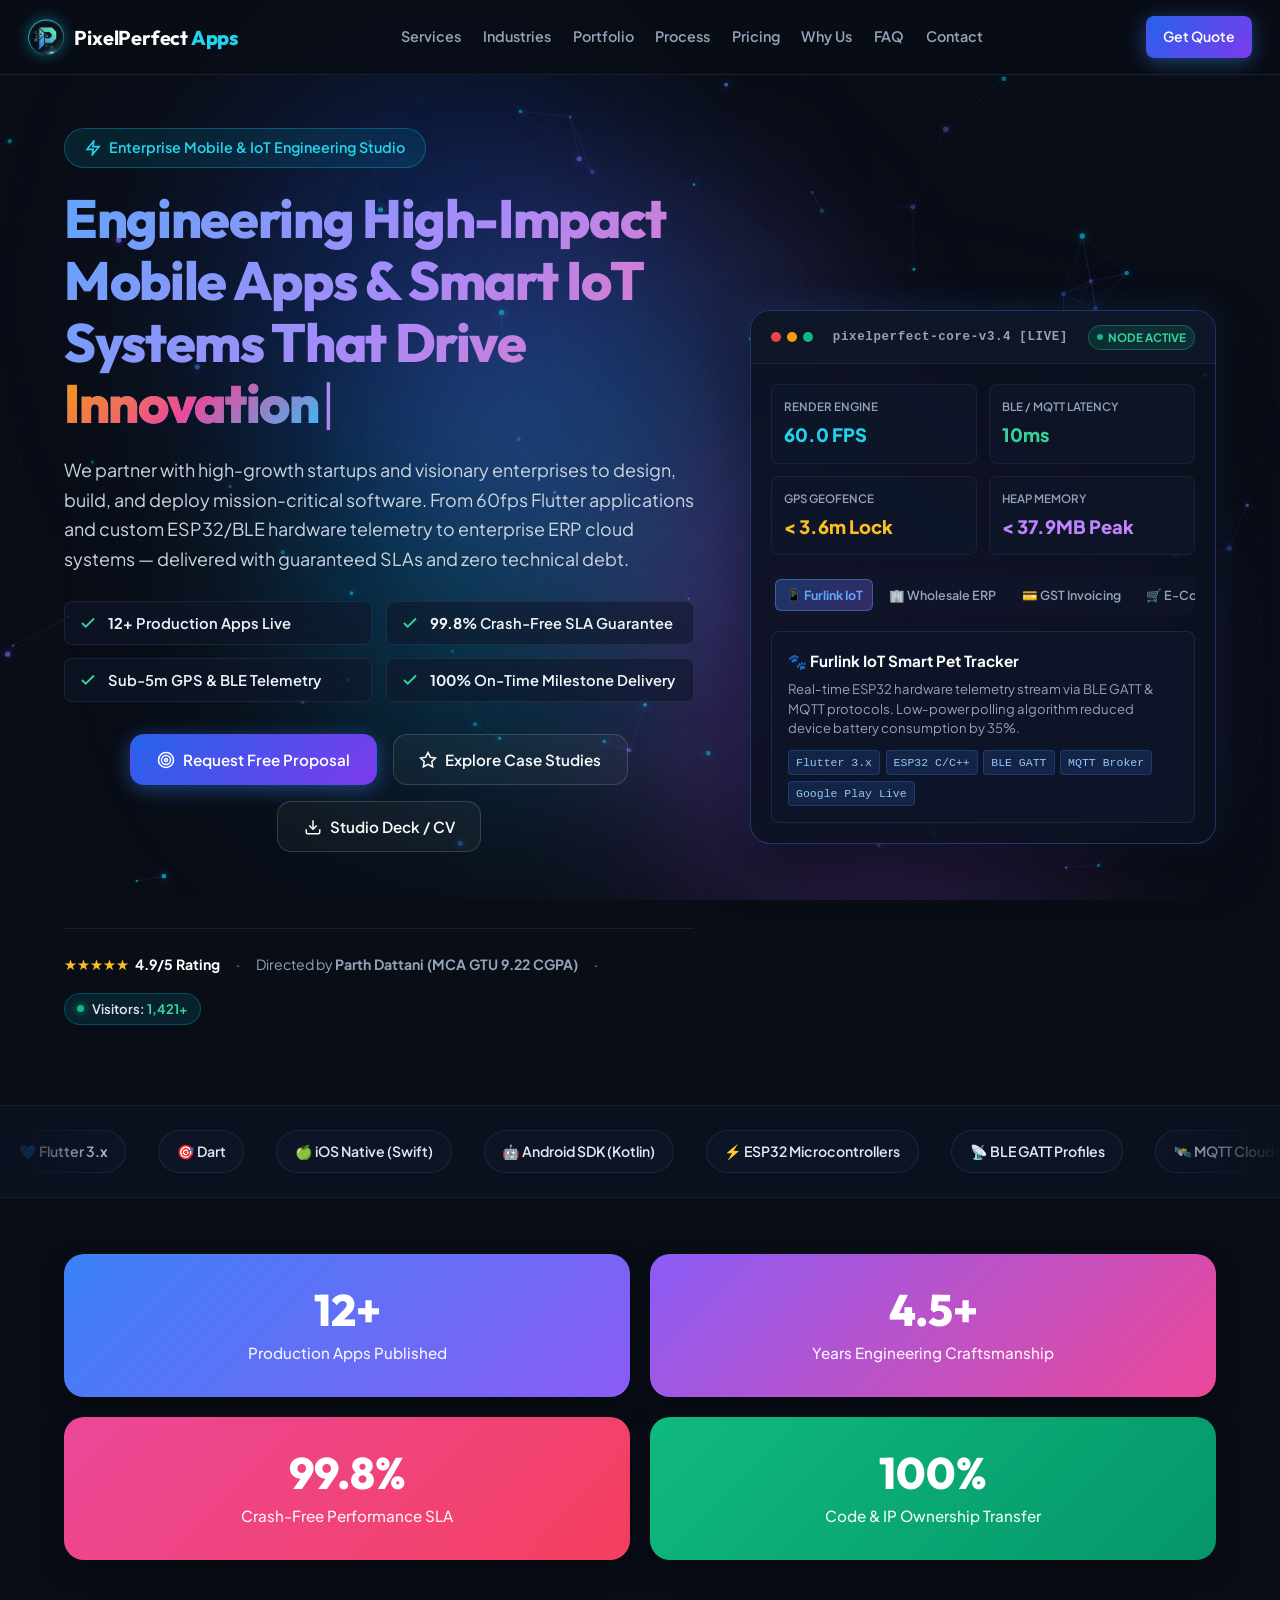
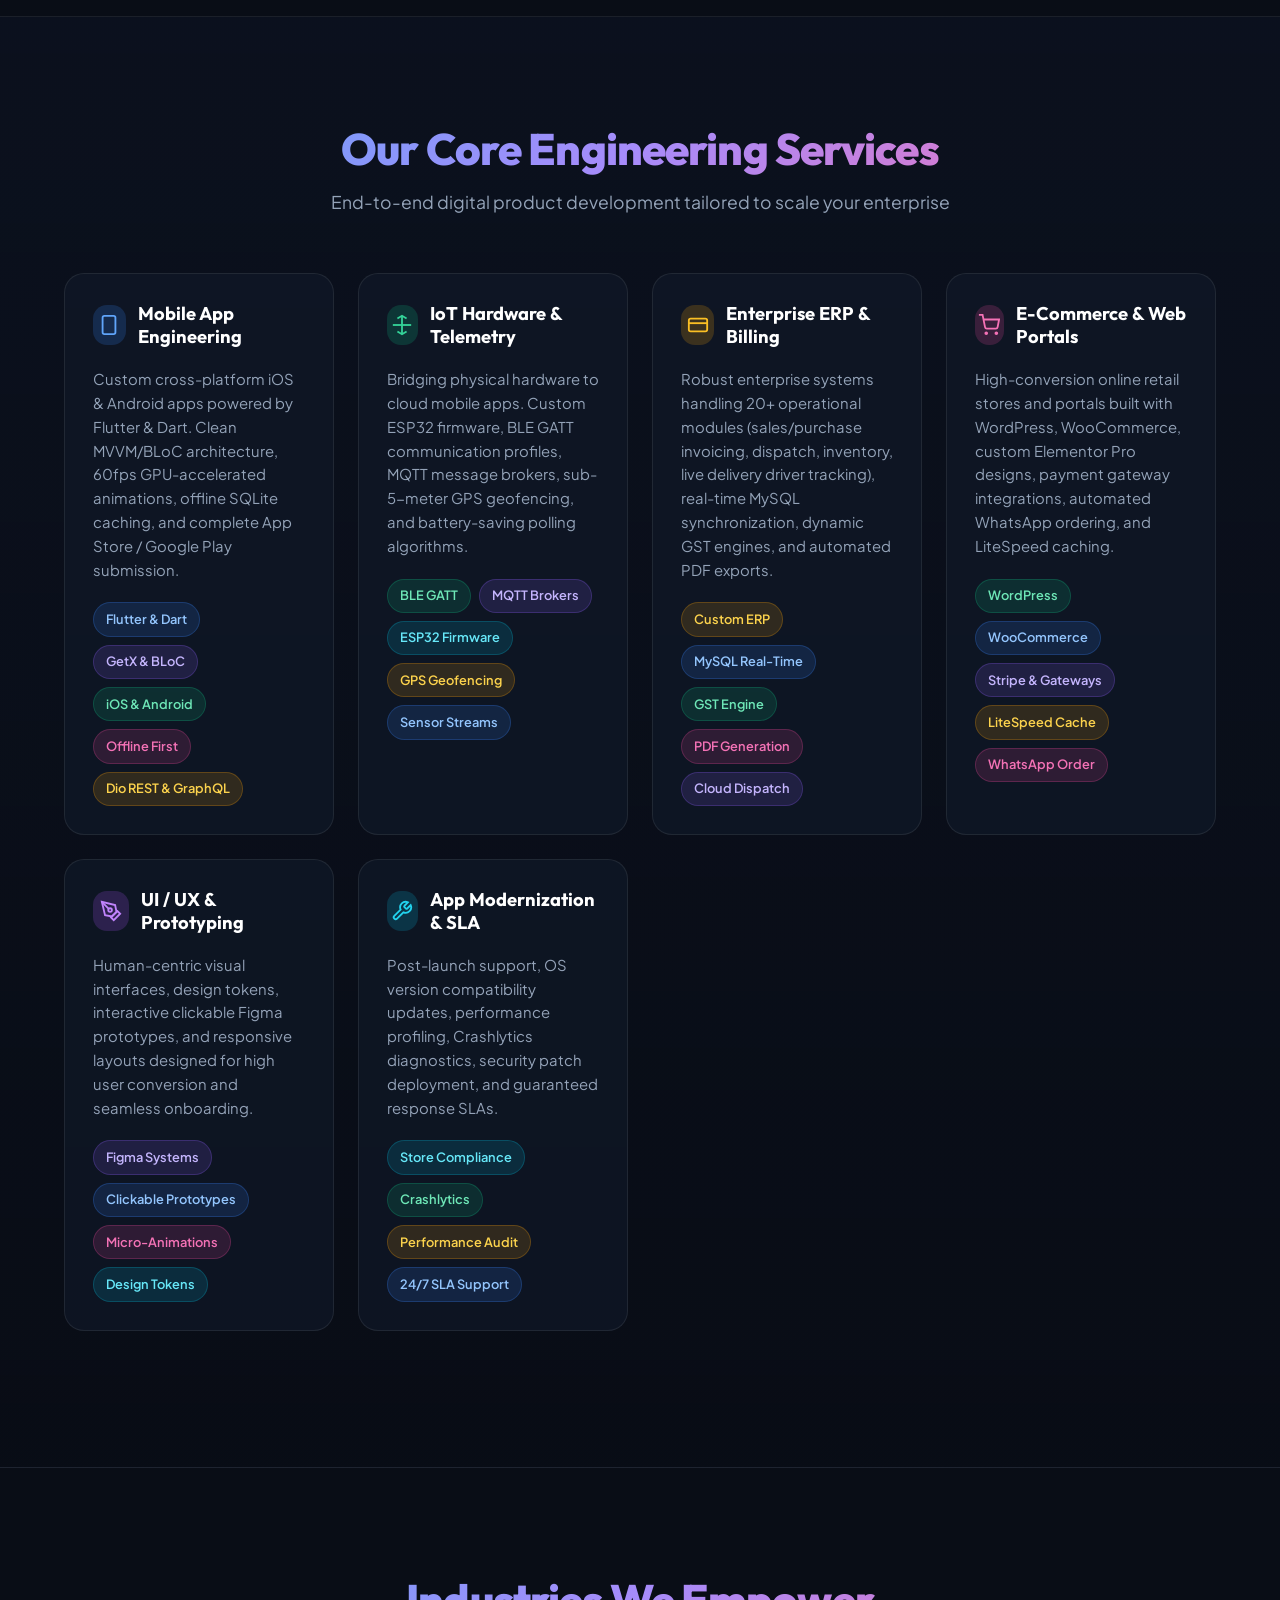
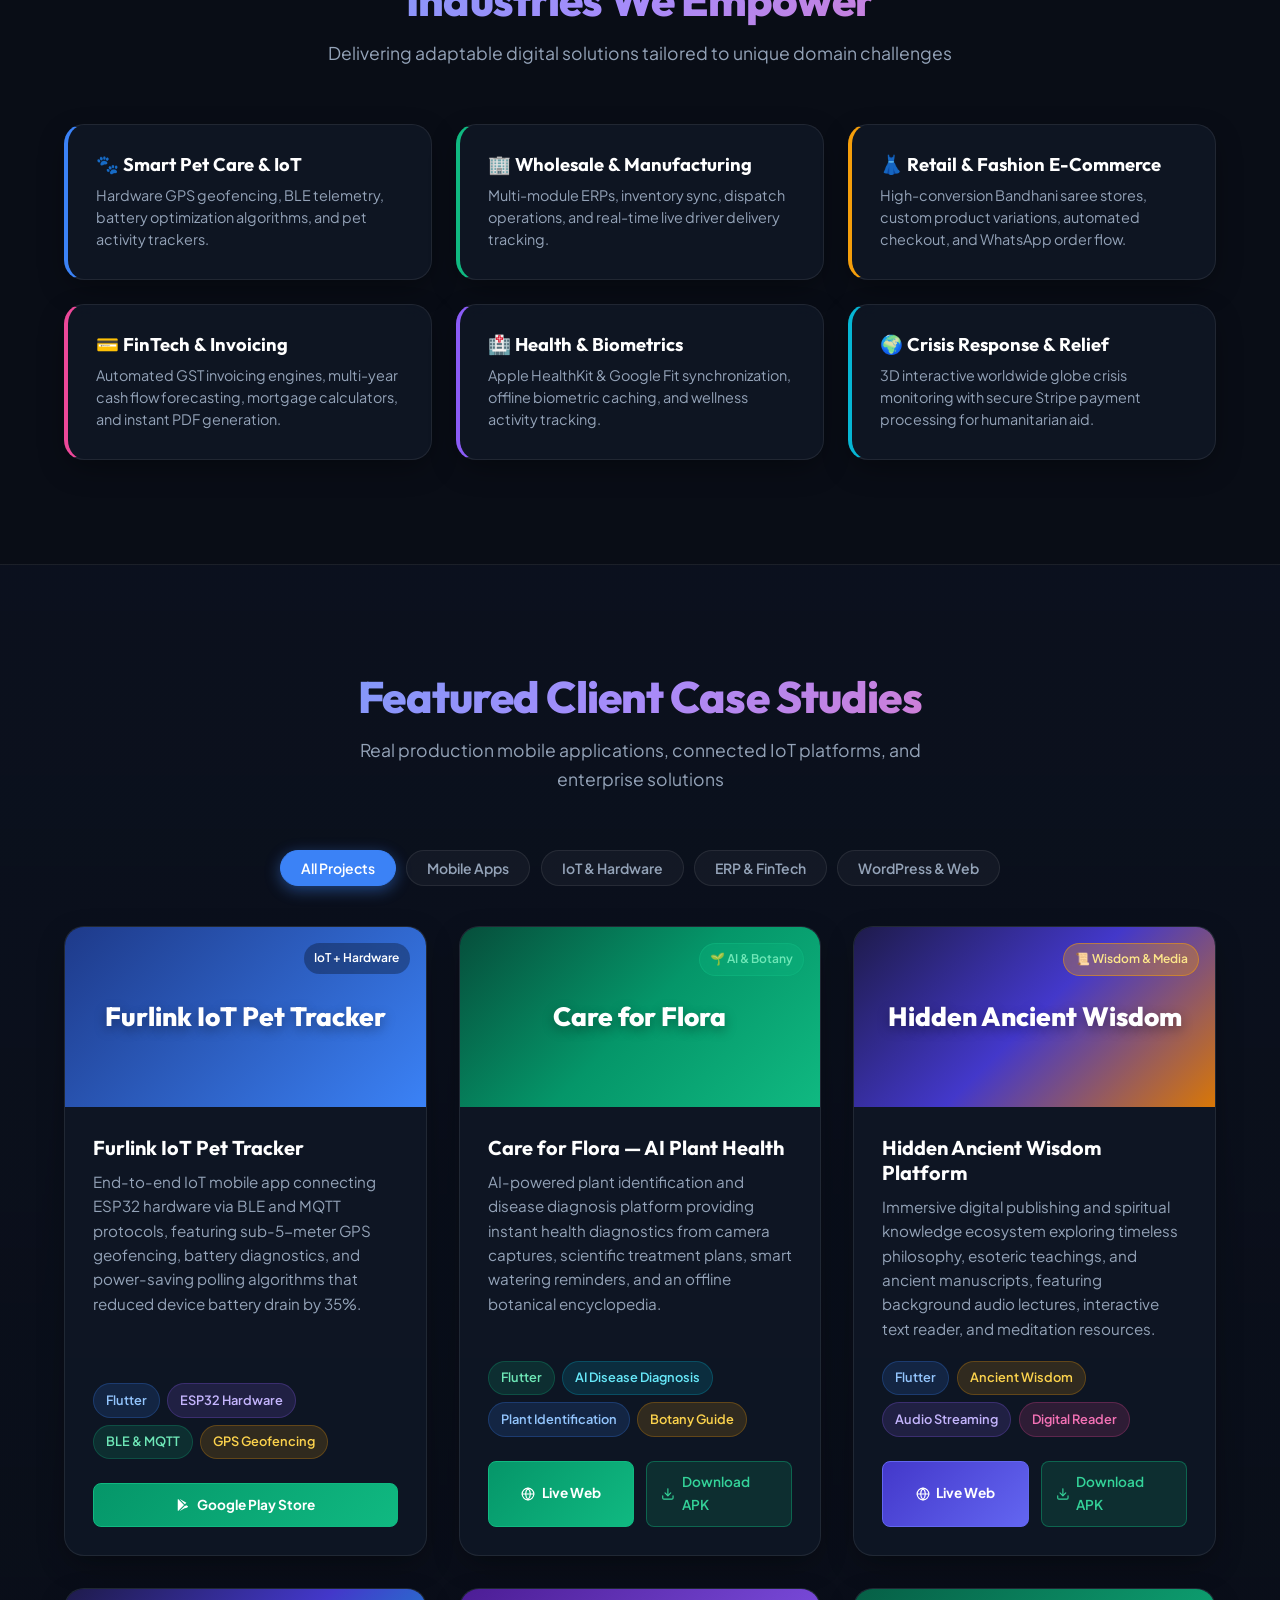
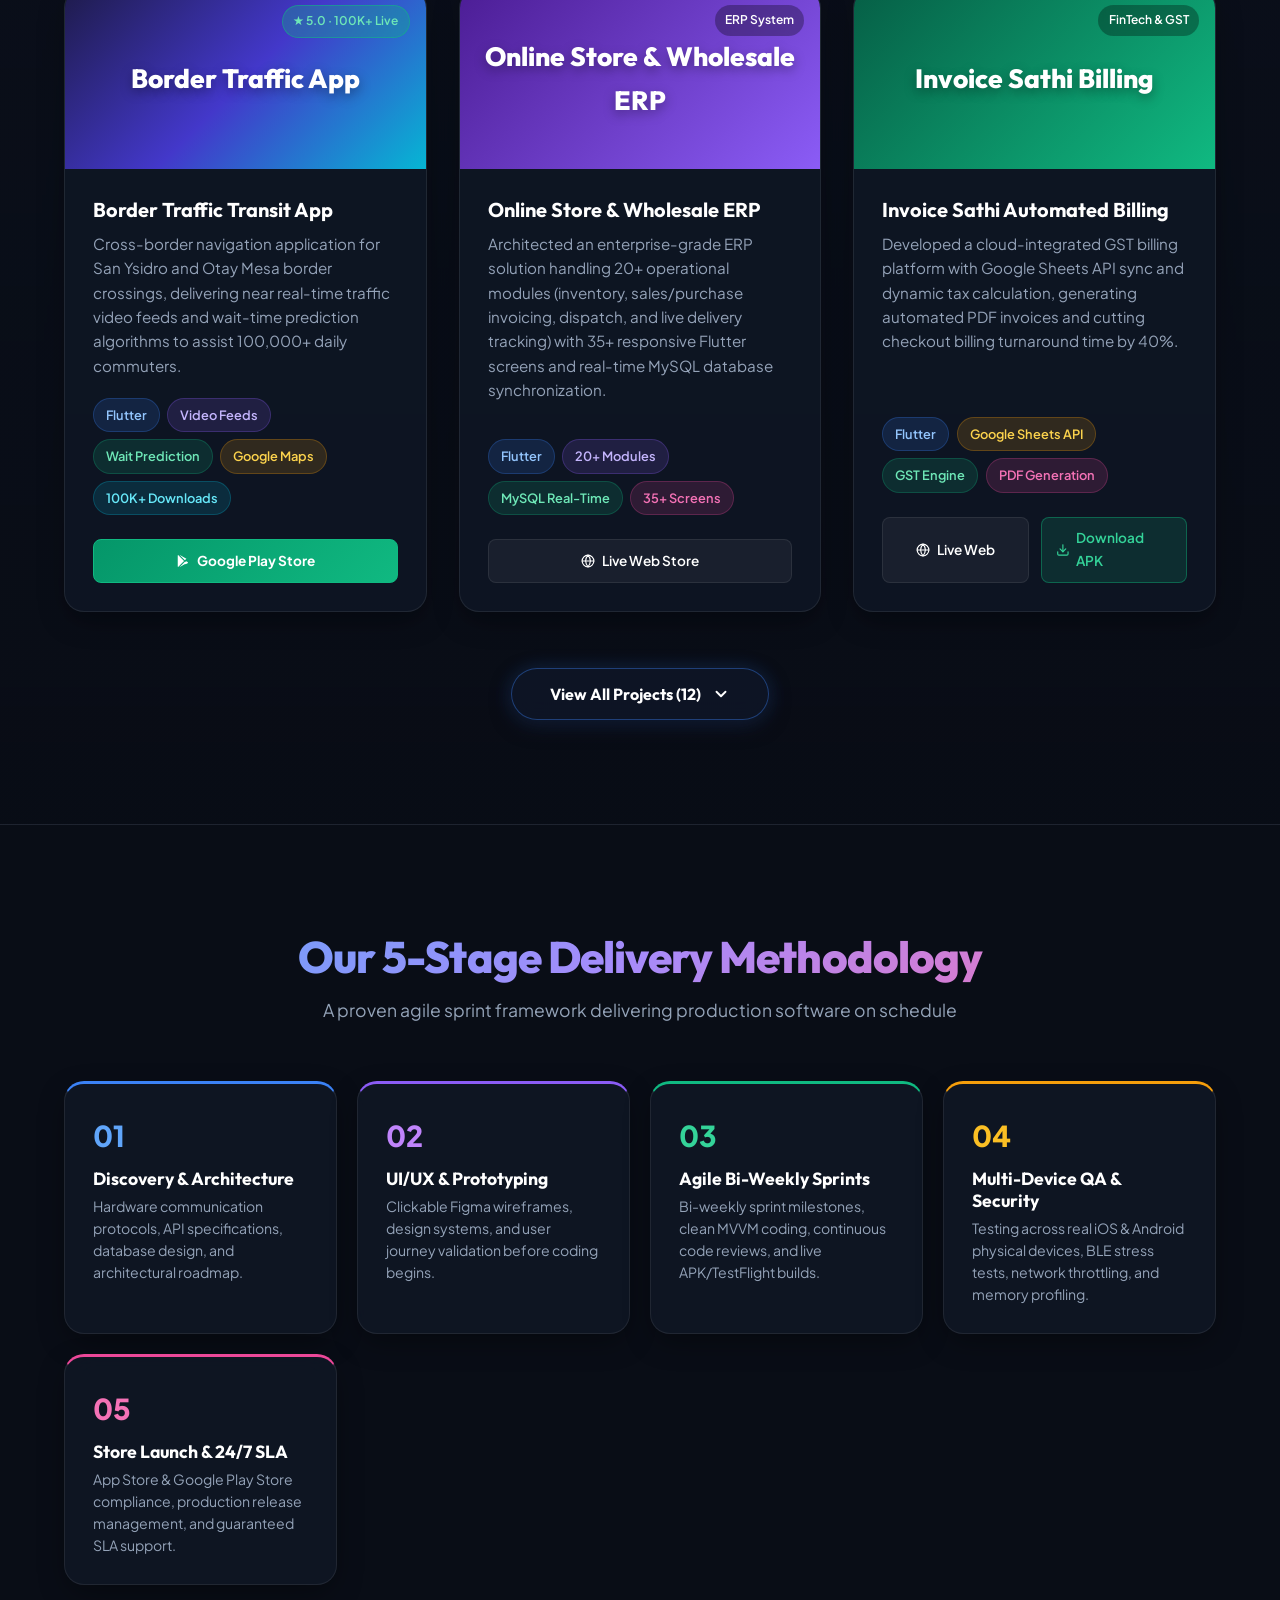
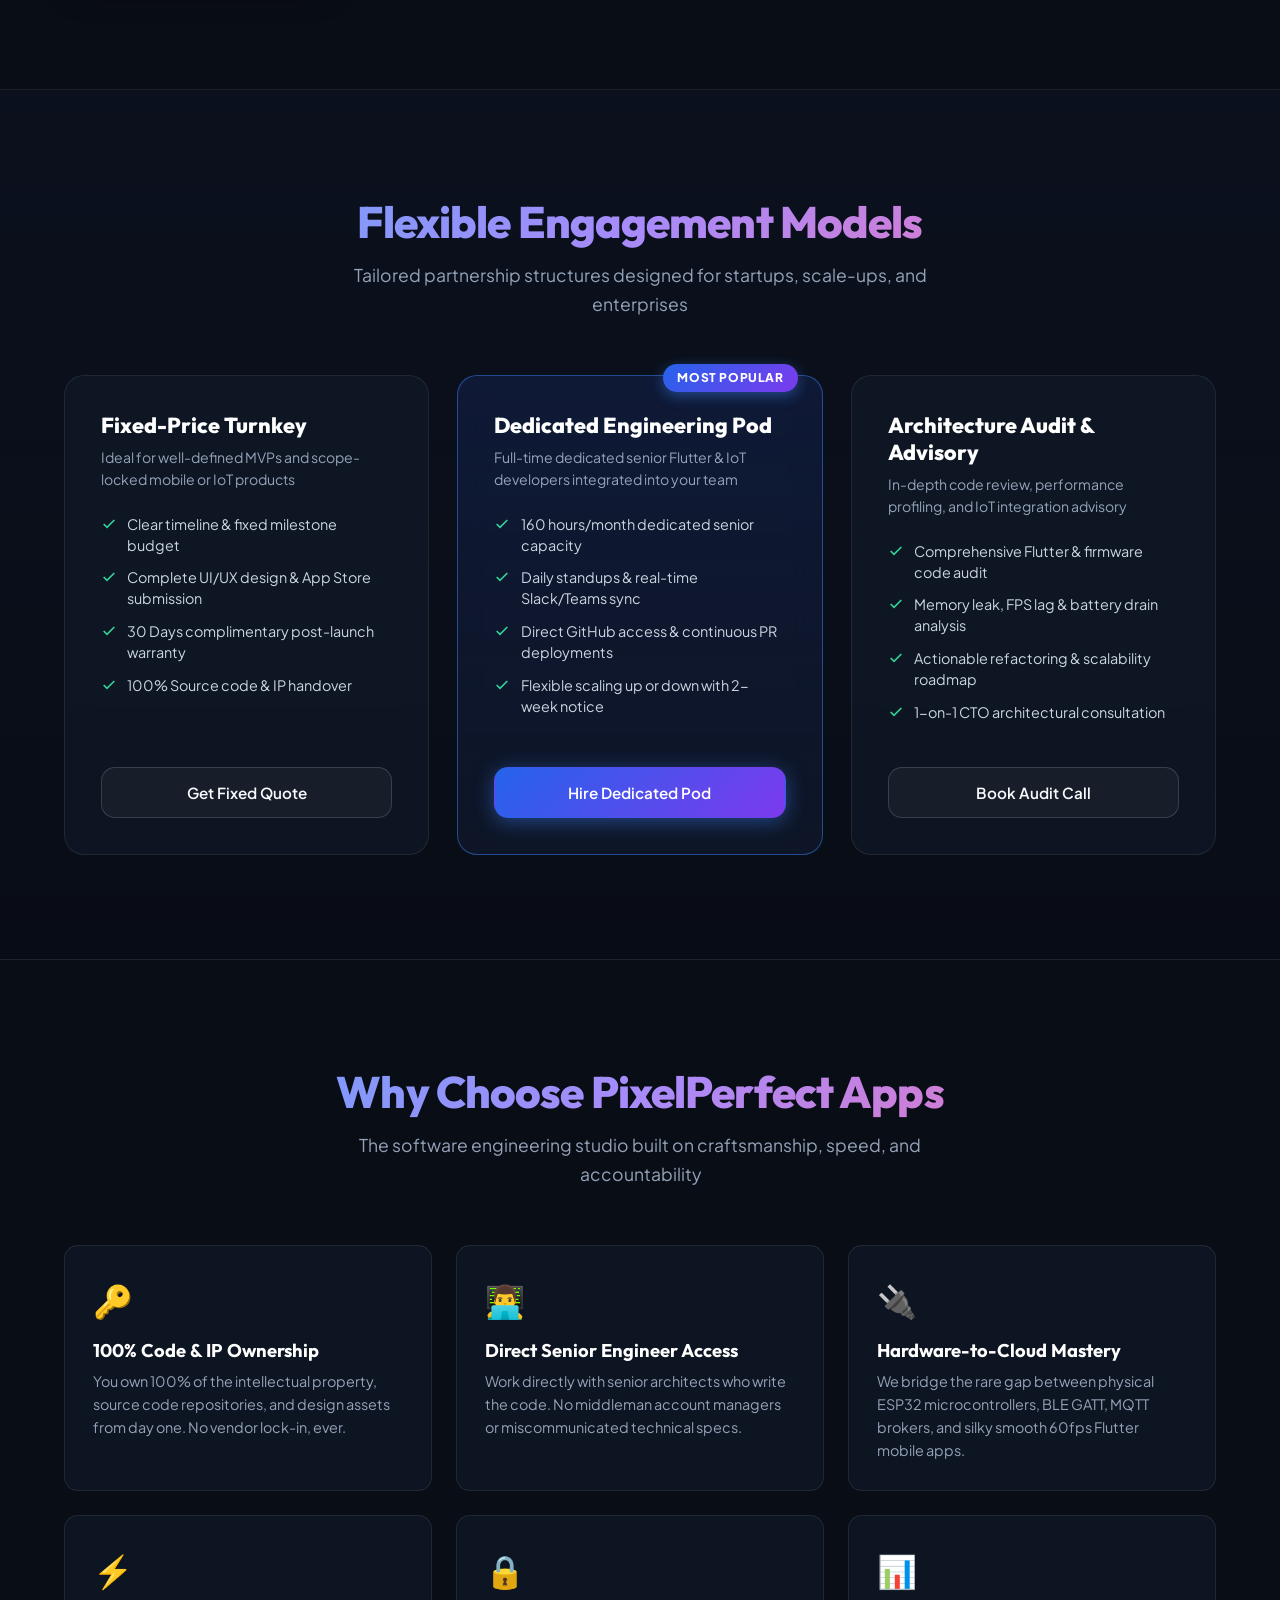
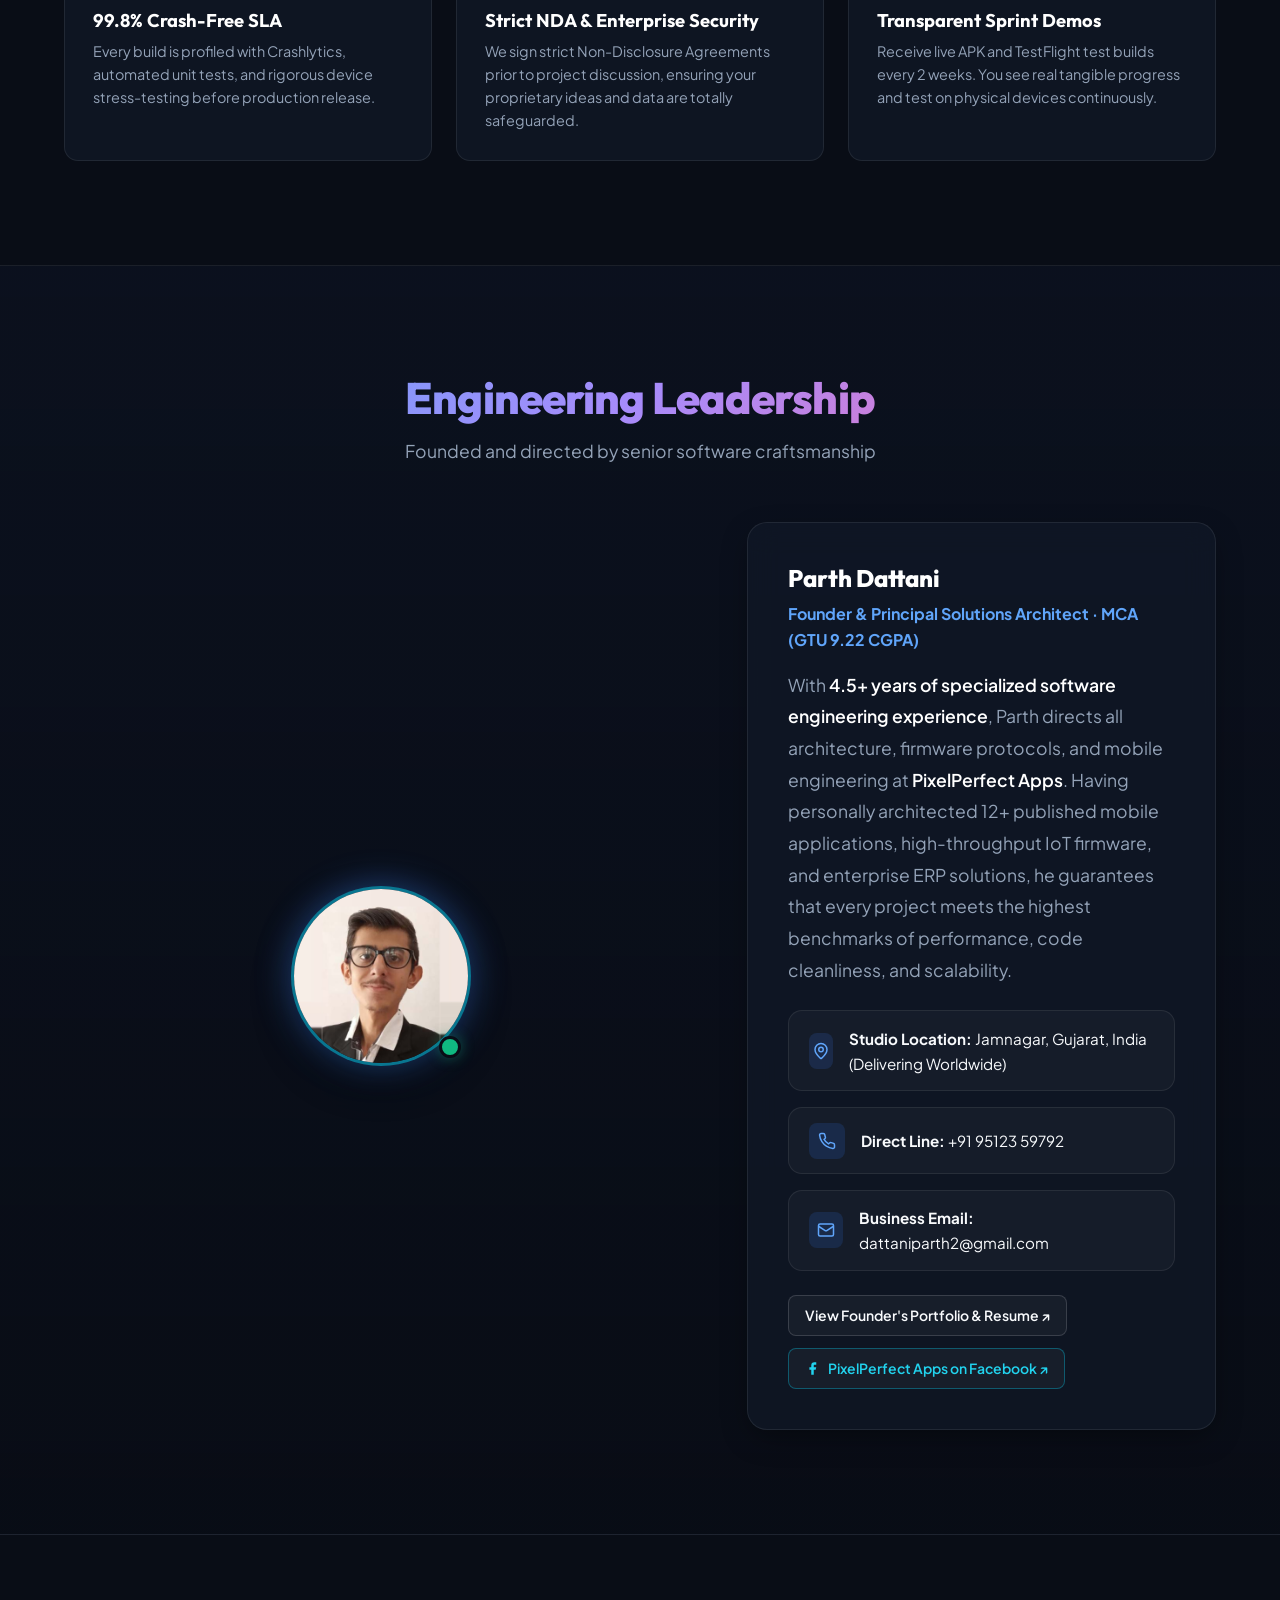
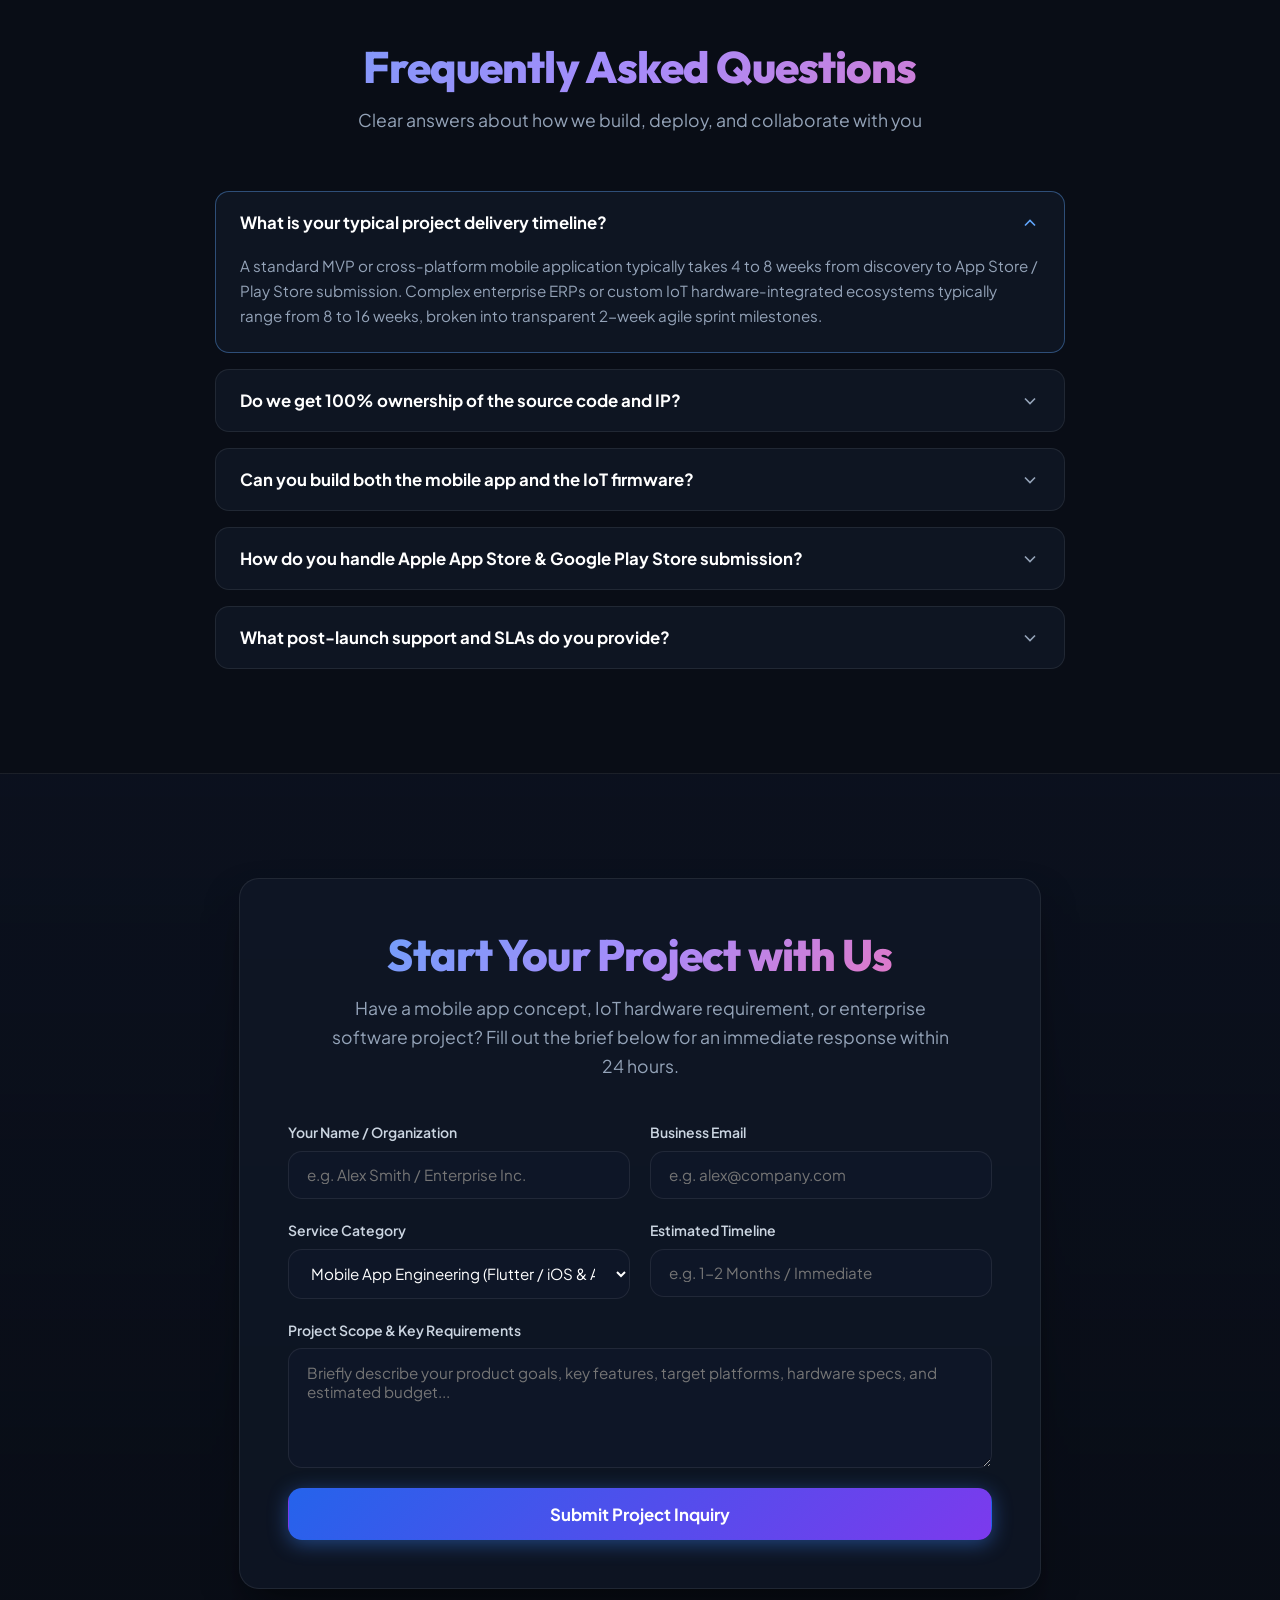
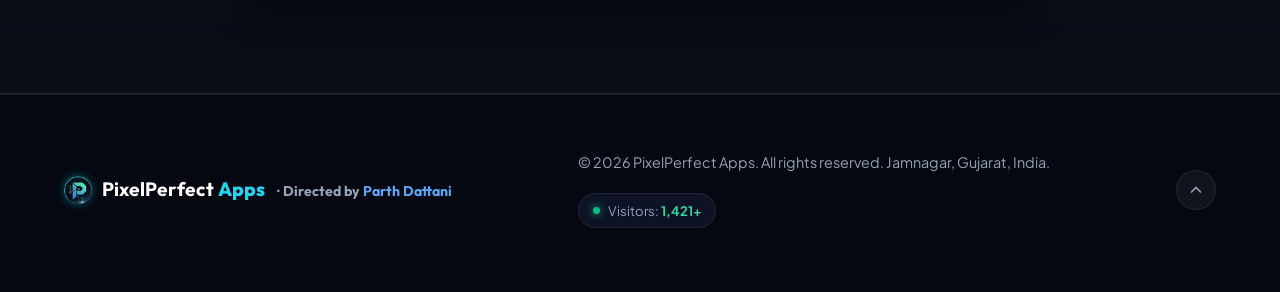
==== commit 21c187fb: "feat: add CreativeStuffStudio-inspired animations (typing headlines, reading progress bar, rolling c" ====
--- a/pixelperfect-apps.html
+++ b/pixelperfect-apps.html
@@ -23,6 +23,9 @@
   <link rel="stylesheet" href="styles.css?v=3.6">
 </head>
 <body>
+  <!-- Reading Scroll Progress Bar -->
+  <div id="readingProgressBar" class="reading-progress-bar"></div>
+
   <!-- Dynamic Background Effects -->
   <canvas id="bgCanvas" class="bg-canvas"></canvas>
   <div class="ambient-glow-wrapper">
@@ -70,35 +73,36 @@
           
           <!-- Left Column: Agency Pitch, Trust & CTAs -->
           <div class="hero-agency-left">
-            <div class="hero-badge-pill" style="border-color: rgba(6, 182, 212, 0.35); background: rgba(6, 182, 212, 0.12); color: #22d3ee;">
+            <div class="hero-badge-pill anim-fade-down" style="border-color: rgba(6, 182, 212, 0.35); background: rgba(6, 182, 212, 0.12); color: #22d3ee;">
               <svg xmlns="http://www.w3.org/2000/svg" width="16" height="16" viewBox="0 0 24 24" fill="none" stroke="currentColor" stroke-width="2.5"><polygon points="13 2 3 14 12 14 11 22 21 10 12 10 13 2"></polygon></svg>
               Enterprise Mobile &amp; IoT Engineering Studio
             </div>
 
-            <h1 class="hero-title text-gradient">
-              Engineering High-Impact Mobile Apps &amp; Smart IoT Platforms
+            <h1 class="hero-title text-gradient anim-fade-up">
+              Engineering High-Impact Mobile Apps &amp; Smart IoT Systems That Drive <br>
+              <span class="typing-wrapper"><span class="typing-word" data-words='["Growth", "Innovation", "Market Dominance", "Enterprise Scale", "Real-World Impact"]'>Growth</span><span class="typing-cursor">|</span></span>
             </h1>
 
-            <p class="hero-agency-lead">
+            <p class="hero-agency-lead anim-fade-up" data-delay="100">
               We partner with high-growth startups and visionary enterprises to design, build, and deploy mission-critical software. From 60fps Flutter applications and custom ESP32/BLE hardware telemetry to enterprise ERP cloud systems — delivered with guaranteed SLAs and zero technical debt.
             </p>
 
             <div class="hero-bullets-grid">
-              <div class="hero-bullet-item">
+              <div class="hero-bullet-item anim-zoom-in" data-delay="150">
                 <svg class="hero-bullet-icon" width="18" height="18" viewBox="0 0 24 24" fill="none" stroke="currentColor" stroke-width="2.5"><polyline points="20 6 9 17 4 12"></polyline></svg>
-                <span>12+ Production Apps Live</span>
-              </div>
-              <div class="hero-bullet-item">
+                <span><strong class="counter-number" data-counter-end="12" data-counter-suffix="+">12+</strong> Production Apps Live</span>
+              </div>
+              <div class="hero-bullet-item anim-zoom-in" data-delay="200">
                 <svg class="hero-bullet-icon" width="18" height="18" viewBox="0 0 24 24" fill="none" stroke="currentColor" stroke-width="2.5"><polyline points="20 6 9 17 4 12"></polyline></svg>
-                <span>99.8% Crash-Free SLA Guarantee</span>
-              </div>
-              <div class="hero-bullet-item">
+                <span><strong class="counter-number" data-counter-end="99.8" data-counter-decimals="1" data-counter-suffix="%">99.8%</strong> Crash-Free SLA Guarantee</span>
+              </div>
+              <div class="hero-bullet-item anim-zoom-in" data-delay="250">
                 <svg class="hero-bullet-icon" width="18" height="18" viewBox="0 0 24 24" fill="none" stroke="currentColor" stroke-width="2.5"><polyline points="20 6 9 17 4 12"></polyline></svg>
                 <span>Sub-5m GPS &amp; BLE Telemetry</span>
               </div>
-              <div class="hero-bullet-item">
+              <div class="hero-bullet-item anim-zoom-in" data-delay="300">
                 <svg class="hero-bullet-icon" width="18" height="18" viewBox="0 0 24 24" fill="none" stroke="currentColor" stroke-width="2.5"><polyline points="20 6 9 17 4 12"></polyline></svg>
-                <span>100% On-Time Milestone Delivery</span>
+                <span><strong class="counter-number" data-counter-end="100" data-counter-suffix="%">100%</strong> On-Time Milestone Delivery</span>
               </div>
             </div>
 
@@ -133,7 +137,7 @@
           </div>
 
           <!-- Right Column: Interactive Studio Tech Console -->
-          <div class="hero-agency-right">
+          <div class="hero-agency-right anim-slide-right" data-delay="150">
             <div class="agency-tech-console">
               <div class="console-header">
                 <div class="console-dots">
@@ -293,20 +297,20 @@
     <section class="section" style="padding: 3.5rem 0 3.5rem;">
       <div class="container">
         <div class="stats-grid">
-          <div class="stat-card stat-card-1">
-            <div class="stat-number">12+</div>
+          <div class="stat-card stat-card-1 anim-zoom-in" data-delay="100">
+            <div class="stat-number" data-counter-end="12" data-counter-decimals="0" data-counter-suffix="+">12+</div>
             <div class="stat-label">Production Apps Published</div>
           </div>
-          <div class="stat-card stat-card-2">
-            <div class="stat-number">4.5+</div>
+          <div class="stat-card stat-card-2 anim-zoom-in" data-delay="200">
+            <div class="stat-number" data-counter-end="4.5" data-counter-decimals="1" data-counter-suffix="+">4.5+</div>
             <div class="stat-label">Years Engineering Craftsmanship</div>
           </div>
-          <div class="stat-card stat-card-3">
-            <div class="stat-number">99.8%</div>
+          <div class="stat-card stat-card-3 anim-zoom-in" data-delay="300">
+            <div class="stat-number" data-counter-end="99.8" data-counter-decimals="1" data-counter-suffix="%">99.8%</div>
             <div class="stat-label">Crash-Free Performance SLA</div>
           </div>
-          <div class="stat-card stat-card-4">
-            <div class="stat-number">100%</div>
+          <div class="stat-card stat-card-4 anim-zoom-in" data-delay="400">
+            <div class="stat-number" data-counter-end="100" data-counter-decimals="0" data-counter-suffix="%">100%</div>
             <div class="stat-label">Code &amp; IP Ownership Transfer</div>
           </div>
         </div>
@@ -316,7 +320,7 @@
     <!-- Comprehensive Agency Core Services -->
     <section class="section section-alt" id="services">
       <div class="container">
-        <div class="section-header">
+        <div class="section-header anim-fade-up">
           <h2 class="section-title text-gradient">Our Core Engineering Services</h2>
           <p class="section-subtitle">End-to-end digital product development tailored to scale your enterprise</p>
         </div>
@@ -446,7 +450,7 @@
     <!-- Industry Solutions Section -->
     <section class="section" id="industries">
       <div class="container">
-        <div class="section-header">
+        <div class="section-header anim-fade-up">
           <h2 class="section-title text-gradient">Industries We Empower</h2>
           <p class="section-subtitle">Delivering adaptable digital solutions tailored to unique domain challenges</p>
         </div>
@@ -488,7 +492,7 @@
     <!-- Client Production Case Studies (All 7 Client Projects with Direct Links) -->
     <section class="section section-alt" id="projects">
       <div class="container">
-        <div class="section-header">
+        <div class="section-header anim-fade-up">
           <h2 class="section-title text-gradient">Featured Client Case Studies</h2>
           <p class="section-subtitle">Real production mobile applications, connected IoT platforms, and enterprise solutions</p>
         </div>
@@ -852,7 +856,7 @@
     <!-- 5-Stage Engineering Delivery Lifecycle -->
     <section class="section" id="process">
       <div class="container">
-        <div class="section-header">
+        <div class="section-header anim-fade-up">
           <h2 class="section-title text-gradient">Our 5-Stage Delivery Methodology</h2>
           <p class="section-subtitle">A proven agile sprint framework delivering production software on schedule</p>
         </div>
@@ -909,7 +913,7 @@
     <!-- Engagement & Partnership Models Section -->
     <section class="section section-alt" id="models">
       <div class="container">
-        <div class="section-header">
+        <div class="section-header anim-fade-up">
           <h2 class="section-title text-gradient">Flexible Engagement Models</h2>
           <p class="section-subtitle">Tailored partnership structures designed for startups, scale-ups, and enterprises</p>
         </div>
@@ -997,7 +1001,7 @@
     <!-- Why Choose PixelPerfect Apps (Agency Value Pillars) -->
     <section class="section" id="why-us">
       <div class="container">
-        <div class="section-header">
+        <div class="section-header anim-fade-up">
           <h2 class="section-title text-gradient">Why Choose PixelPerfect Apps</h2>
           <p class="section-subtitle">The software engineering studio built on craftsmanship, speed, and accountability</p>
         </div>
@@ -1045,7 +1049,7 @@
     <!-- Engineering Leadership / Technical Director Spotlight -->
     <section class="section section-alt" id="leadership">
       <div class="container">
-        <div class="section-header">
+        <div class="section-header anim-fade-up">
           <h2 class="section-title text-gradient">Engineering Leadership</h2>
           <p class="section-subtitle">Founded and directed by senior software craftsmanship</p>
         </div>
@@ -1105,7 +1109,7 @@
     <!-- Interactive FAQ Accordion -->
     <section class="section" id="faq">
       <div class="container">
-        <div class="section-header">
+        <div class="section-header anim-fade-up">
           <h2 class="section-title text-gradient">Frequently Asked Questions</h2>
           <p class="section-subtitle">Clear answers about how we build, deploy, and collaborate with you</p>
         </div>
@@ -1262,6 +1266,13 @@
     <span>Thank you! Your inquiry has been sent to PixelPerfect Apps.</span>
   </div>
 
+  <!-- Floating Scroll To Top Button -->
+  <button id="scrollToTopBtn" class="scroll-to-top-btn" aria-label="Scroll to top" title="Scroll to top">
+    <svg xmlns="http://www.w3.org/2000/svg" width="22" height="22" viewBox="0 0 24 24" fill="none" stroke="currentColor" stroke-width="2.5" stroke-linecap="round" stroke-linejoin="round">
+      <polyline points="18 15 12 9 6 15"></polyline>
+    </svg>
+  </button>
+
   <script src="script.js"></script>
 </body>
 </html>
--- a/styles.css
+++ b/styles.css
@@ -2706,4 +2706,166 @@
   z-index: -9999 !important;
 }
 
-
+/* --- Creative Stuff Studio Inspired Dynamic Animations --- */
+
+/* 1. Top Reading Progress Bar */
+.reading-progress-bar {
+  position: fixed;
+  top: 0;
+  left: 0;
+  height: 3.5px;
+  width: 0%;
+  background: linear-gradient(90deg, #3b82f6 0%, #8b5cf6 35%, #ec4899 70%, #10b981 100%);
+  box-shadow: 0 0 10px rgba(59, 130, 246, 0.7), 0 0 20px rgba(236, 72, 153, 0.5);
+  z-index: 10000;
+  transition: width 0.1s ease-out;
+  pointer-events: none;
+}
+
+/* 2. Hero Typing / Rotating Word Effect */
+.typing-wrapper {
+  display: inline-flex;
+  align-items: center;
+  white-space: nowrap;
+}
+
+.typing-word {
+  background: linear-gradient(135deg, #f59e0b 0%, #ec4899 50%, #38bdf8 100%);
+  -webkit-background-clip: text;
+  -webkit-text-fill-color: transparent;
+  font-weight: 800;
+  display: inline-block;
+  min-width: 1ch;
+  transition: opacity 0.2s ease;
+}
+
+.typing-cursor {
+  display: inline-block;
+  font-weight: 300;
+  color: #38bdf8;
+  margin-left: 2px;
+  animation: blinkCursor 0.85s infinite;
+}
+
+@keyframes blinkCursor {
+  0%, 100% { opacity: 1; }
+  50% { opacity: 0; }
+}
+
+/* 3. Floating Scroll-To-Top Button */
+.scroll-to-top-btn {
+  position: fixed;
+  bottom: 28px;
+  right: 28px;
+  width: 48px;
+  height: 48px;
+  border-radius: 50%;
+  background: rgba(15, 23, 42, 0.85);
+  backdrop-filter: blur(12px);
+  border: 1.5px solid rgba(59, 130, 246, 0.45);
+  color: #ffffff;
+  display: flex;
+  align-items: center;
+  justify-content: center;
+  cursor: pointer;
+  z-index: 998;
+  opacity: 0;
+  visibility: hidden;
+  transform: translateY(20px) scale(0.85);
+  transition: all 0.35s cubic-bezier(0.4, 0, 0.2, 1);
+  box-shadow: 0 8px 24px rgba(0, 0, 0, 0.5), 0 0 15px rgba(59, 130, 246, 0.25);
+}
+
+.scroll-to-top-btn.visible {
+  opacity: 1;
+  visibility: visible;
+  transform: translateY(0) scale(1);
+}
+
+.scroll-to-top-btn:hover {
+  background: linear-gradient(135deg, #2563eb 0%, #7c3aed 100%);
+  border-color: #60a5fa;
+  transform: translateY(-4px) scale(1.08);
+  box-shadow: 0 12px 28px rgba(37, 99, 235, 0.5), 0 0 25px rgba(124, 58, 237, 0.4);
+}
+
+/* 4. Creative Stuff Studio Scroll Entry Animations (AOS) */
+.anim-fade-up {
+  opacity: 0;
+  transform: translateY(35px);
+  transition: opacity 0.8s cubic-bezier(0.16, 1, 0.3, 1), transform 0.8s cubic-bezier(0.16, 1, 0.3, 1);
+  will-change: opacity, transform;
+}
+
+.anim-fade-down {
+  opacity: 0;
+  transform: translateY(-35px);
+  transition: opacity 0.8s cubic-bezier(0.16, 1, 0.3, 1), transform 0.8s cubic-bezier(0.16, 1, 0.3, 1);
+  will-change: opacity, transform;
+}
+
+.anim-slide-left {
+  opacity: 0;
+  transform: translateX(-40px);
+  transition: opacity 0.85s cubic-bezier(0.16, 1, 0.3, 1), transform 0.85s cubic-bezier(0.16, 1, 0.3, 1);
+  will-change: opacity, transform;
+}
+
+.anim-slide-right {
+  opacity: 0;
+  transform: translateX(40px);
+  transition: opacity 0.85s cubic-bezier(0.16, 1, 0.3, 1), transform 0.85s cubic-bezier(0.16, 1, 0.3, 1);
+  will-change: opacity, transform;
+}
+
+.anim-zoom-in {
+  opacity: 0;
+  transform: scale(0.92);
+  transition: opacity 0.75s cubic-bezier(0.16, 1, 0.3, 1), transform 0.75s cubic-bezier(0.16, 1, 0.3, 1);
+  will-change: opacity, transform;
+}
+
+.anim-in {
+  opacity: 1 !important;
+  transform: translate(0, 0) scale(1) !important;
+}
+
+/* Staggered Delay Utilities */
+[data-delay="100"] { transition-delay: 0.1s !important; }
+[data-delay="200"] { transition-delay: 0.2s !important; }
+[data-delay="300"] { transition-delay: 0.3s !important; }
+[data-delay="400"] { transition-delay: 0.4s !important; }
+[data-delay="500"] { transition-delay: 0.5s !important; }
+[data-delay="600"] { transition-delay: 0.6s !important; }
+
+/* 5. Glowing Micro-Animations */
+@keyframes buttonPulseGlow {
+  0%, 100% {
+    box-shadow: 0 4px 15px var(--primary-glow);
+  }
+  50% {
+    box-shadow: 0 0 25px rgba(59, 130, 246, 0.7), 0 0 40px rgba(139, 92, 246, 0.4);
+  }
+}
+
+.btn-primary {
+  animation: buttonPulseGlow 3.5s infinite ease-in-out;
+}
+
+@keyframes rubberBandAnim {
+  0% { transform: scale(1); }
+  30% { transform: scaleX(1.15) scaleY(0.85); }
+  40% { transform: scaleX(0.85) scaleY(1.15); }
+  50% { transform: scaleX(1.08) scaleY(0.92); }
+  65% { transform: scaleX(0.96) scaleY(1.04); }
+  75% { transform: scaleX(1.03) scaleY(0.97); }
+  100% { transform: scale(1); }
+}
+
+.hero-badge-pill:hover,
+.project-thumb-badge:hover,
+.filter-btn.active {
+  animation: rubberBandAnim 0.75s ease;
+}
+
+
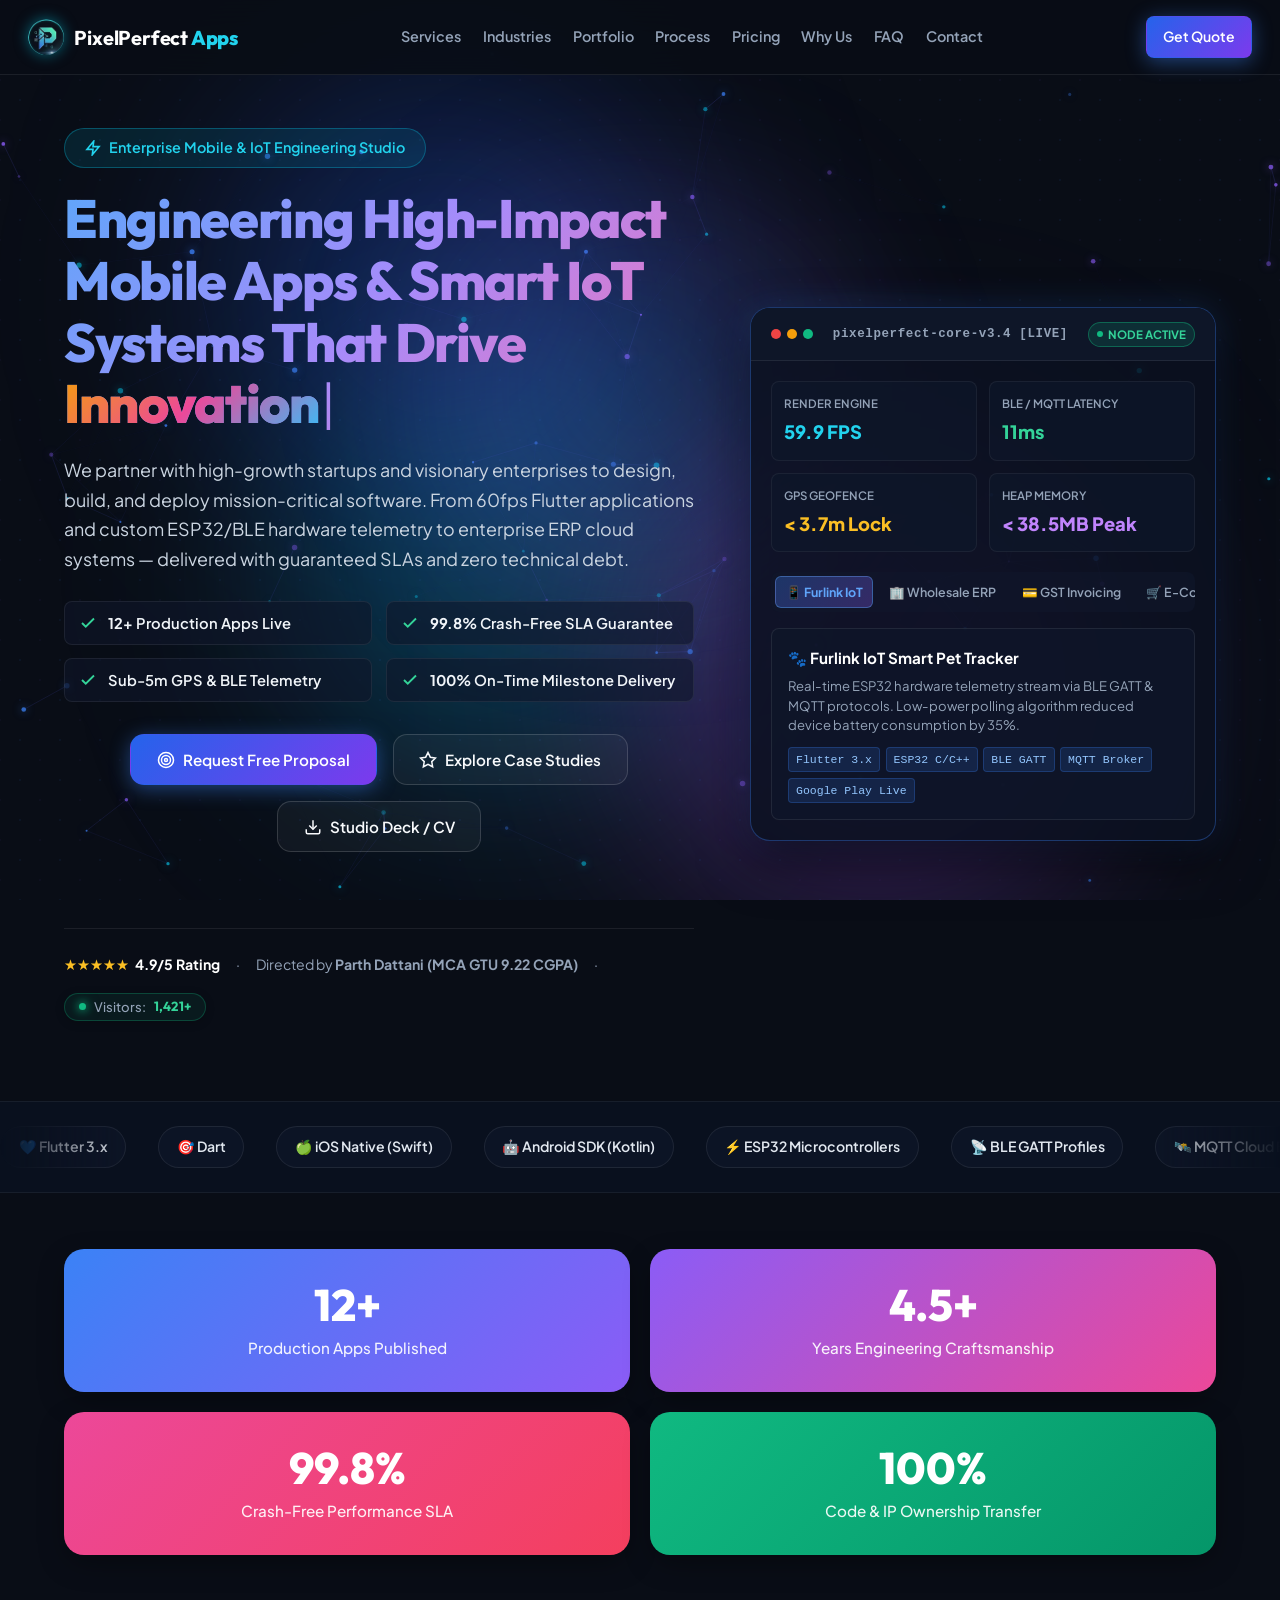
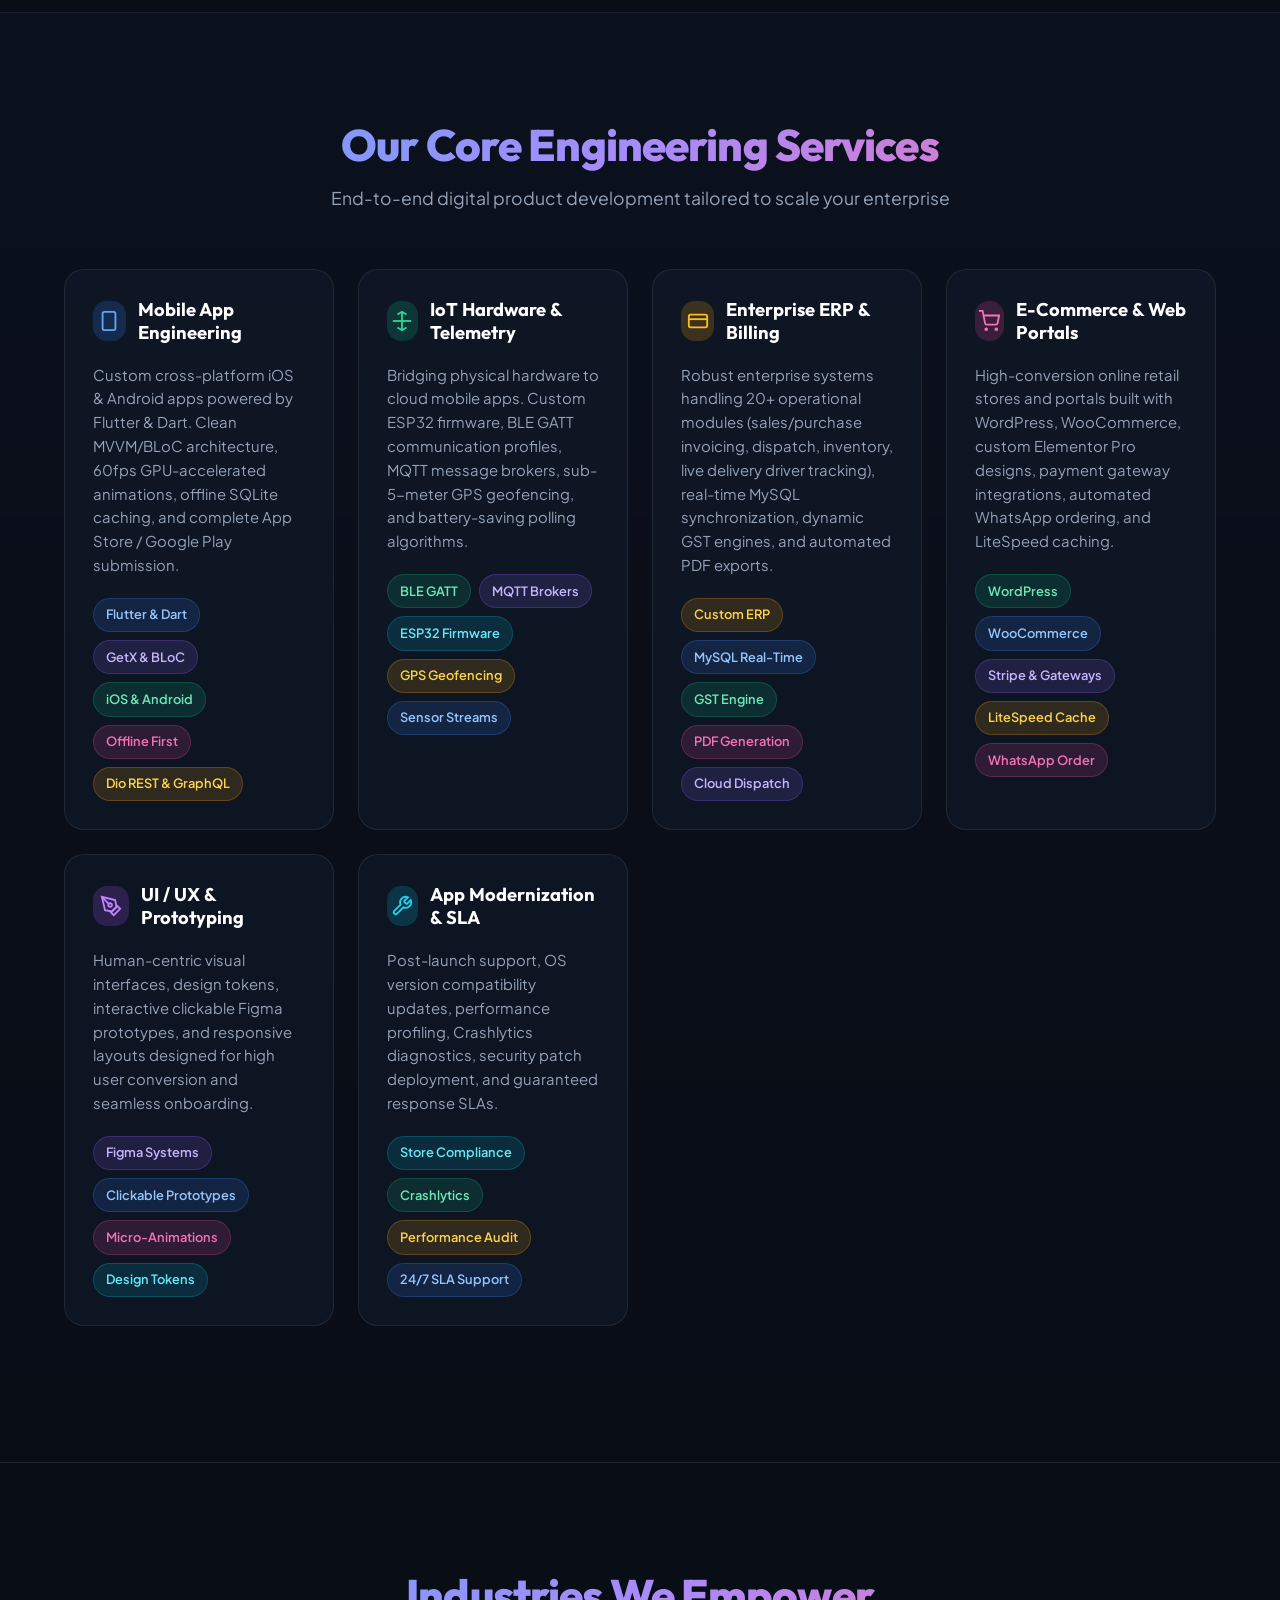
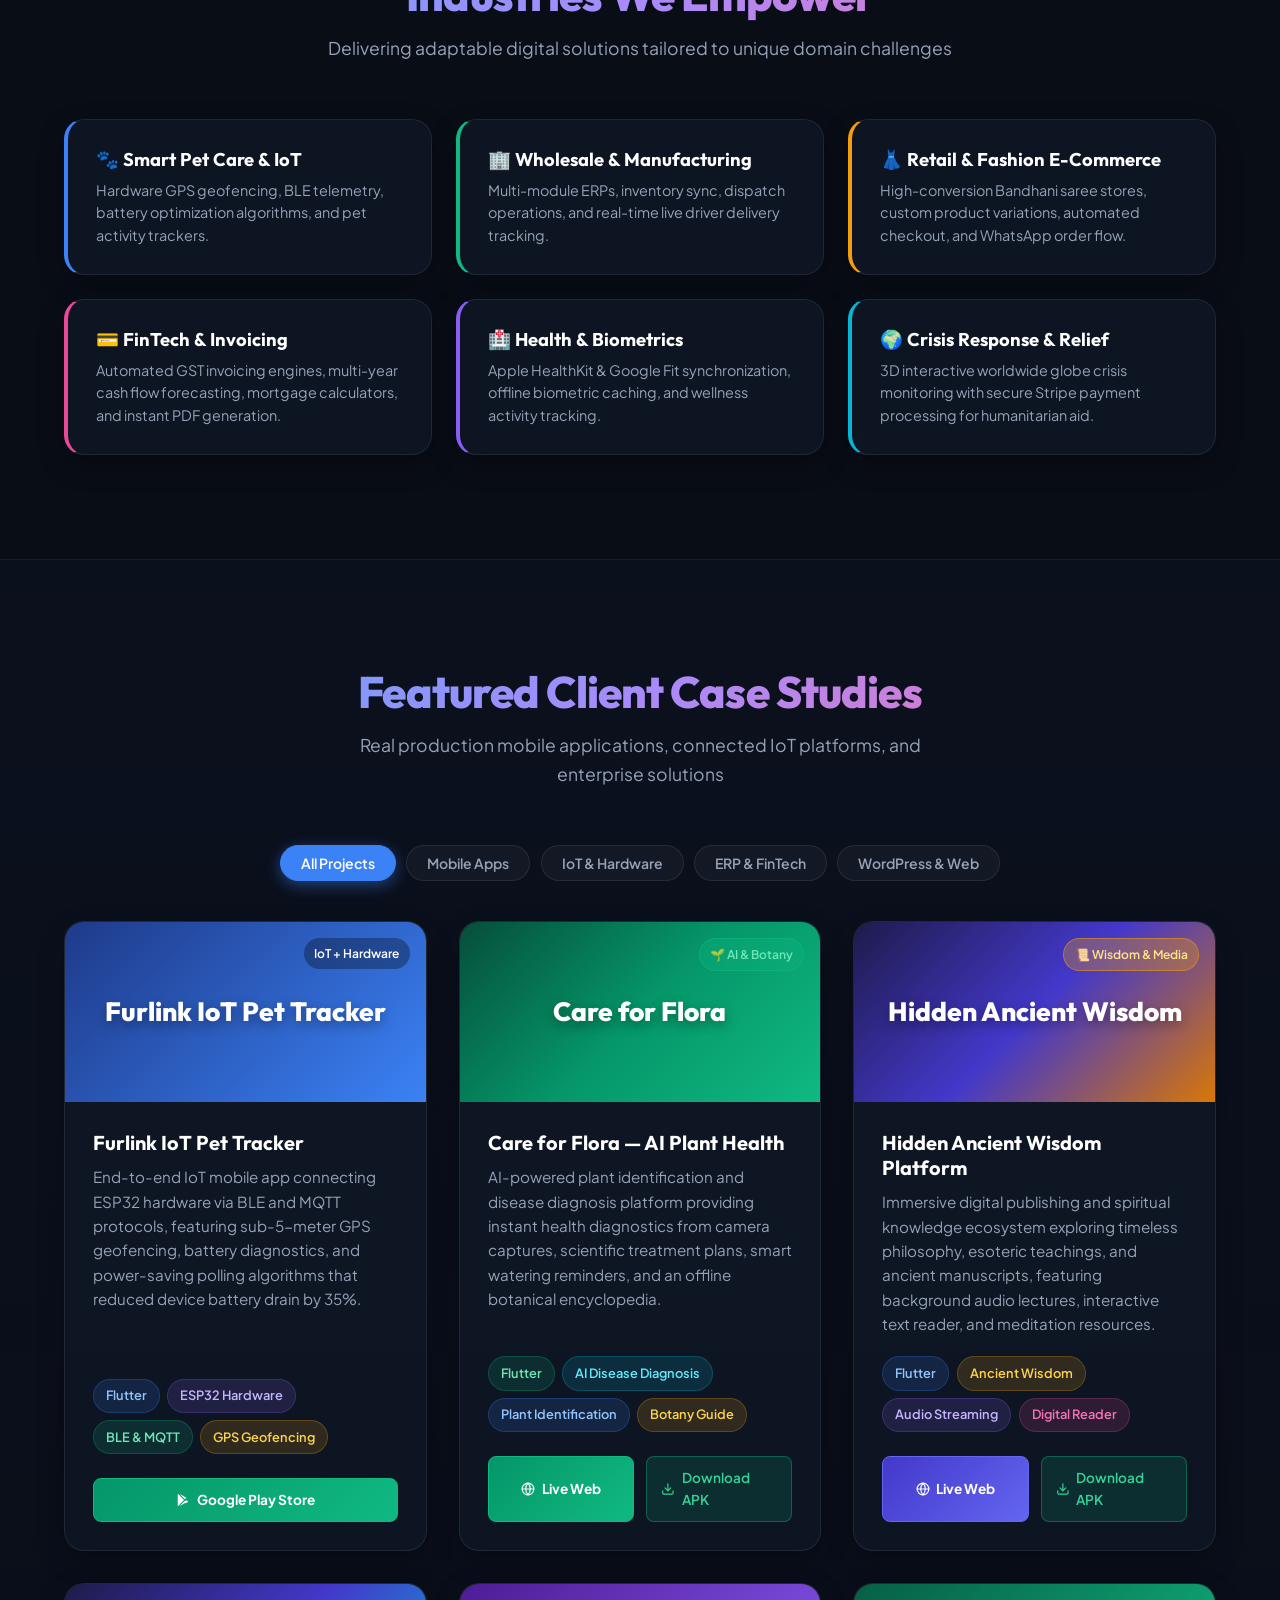
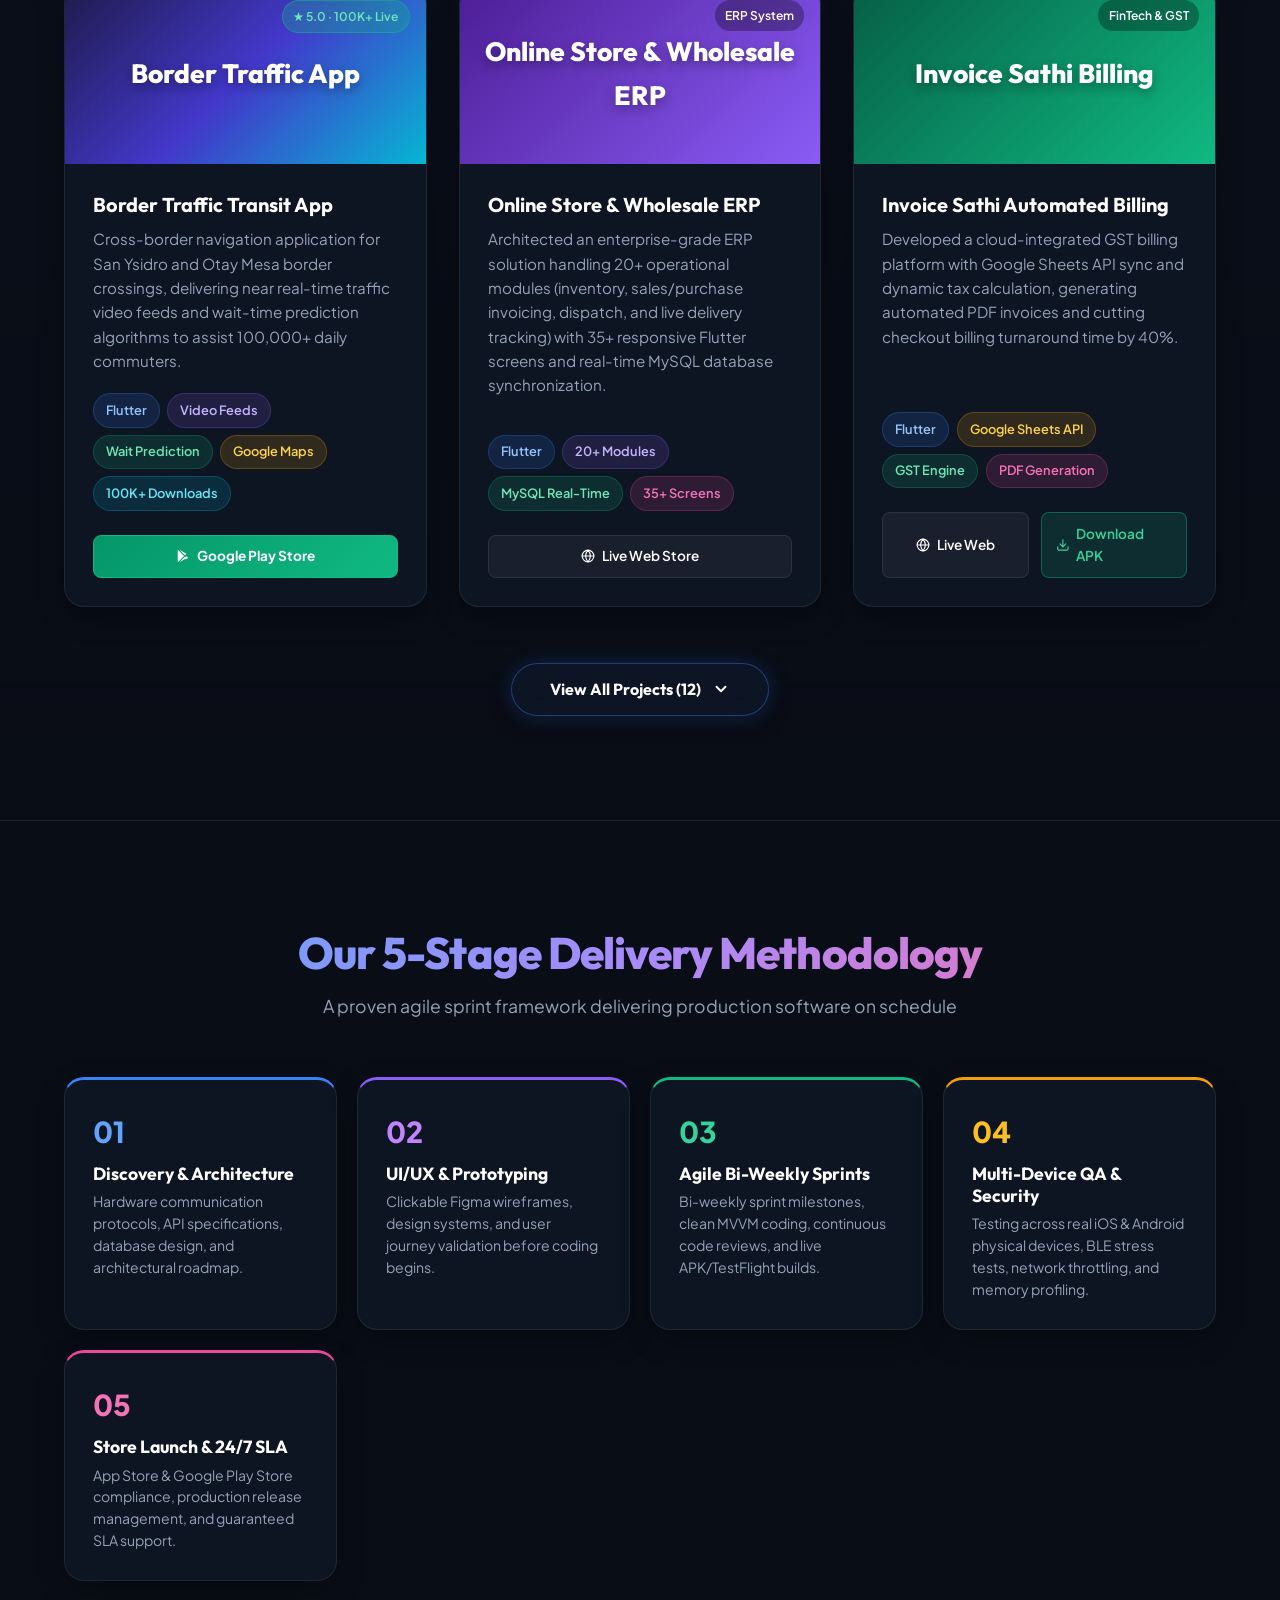
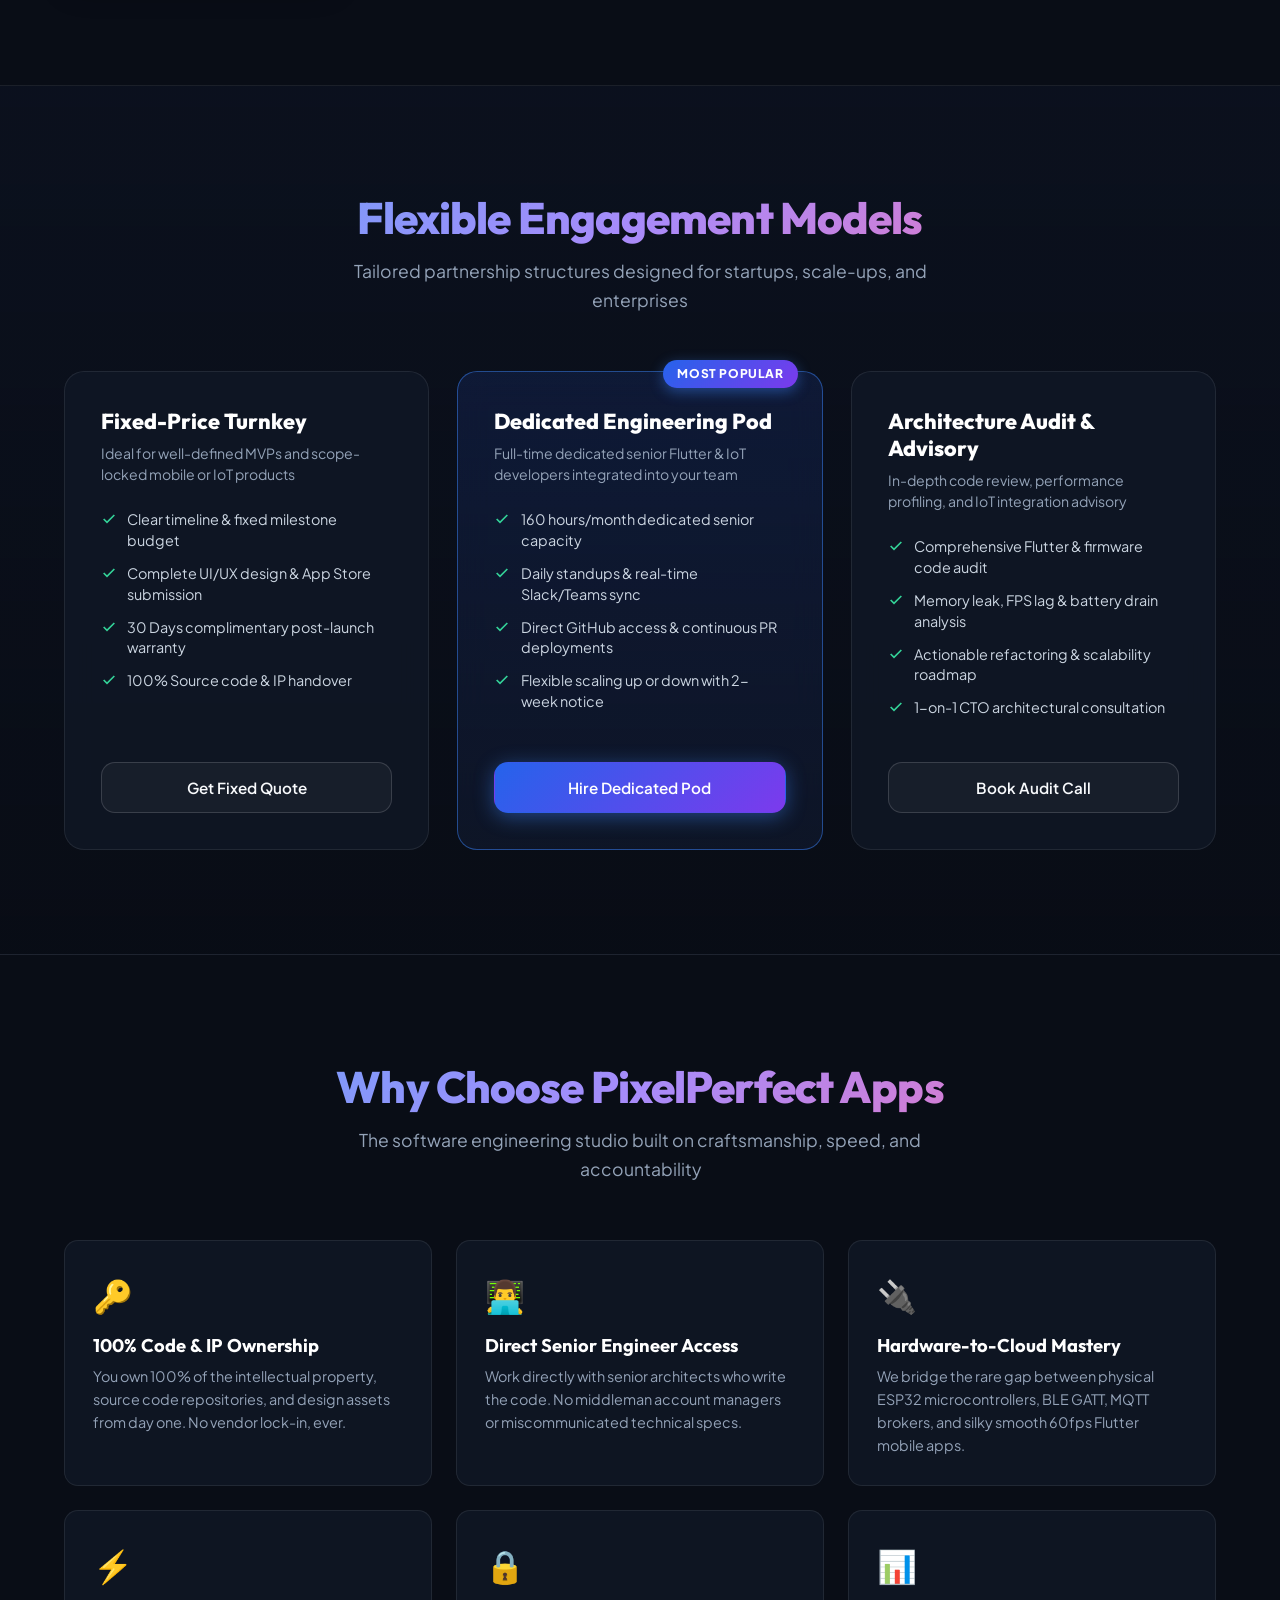
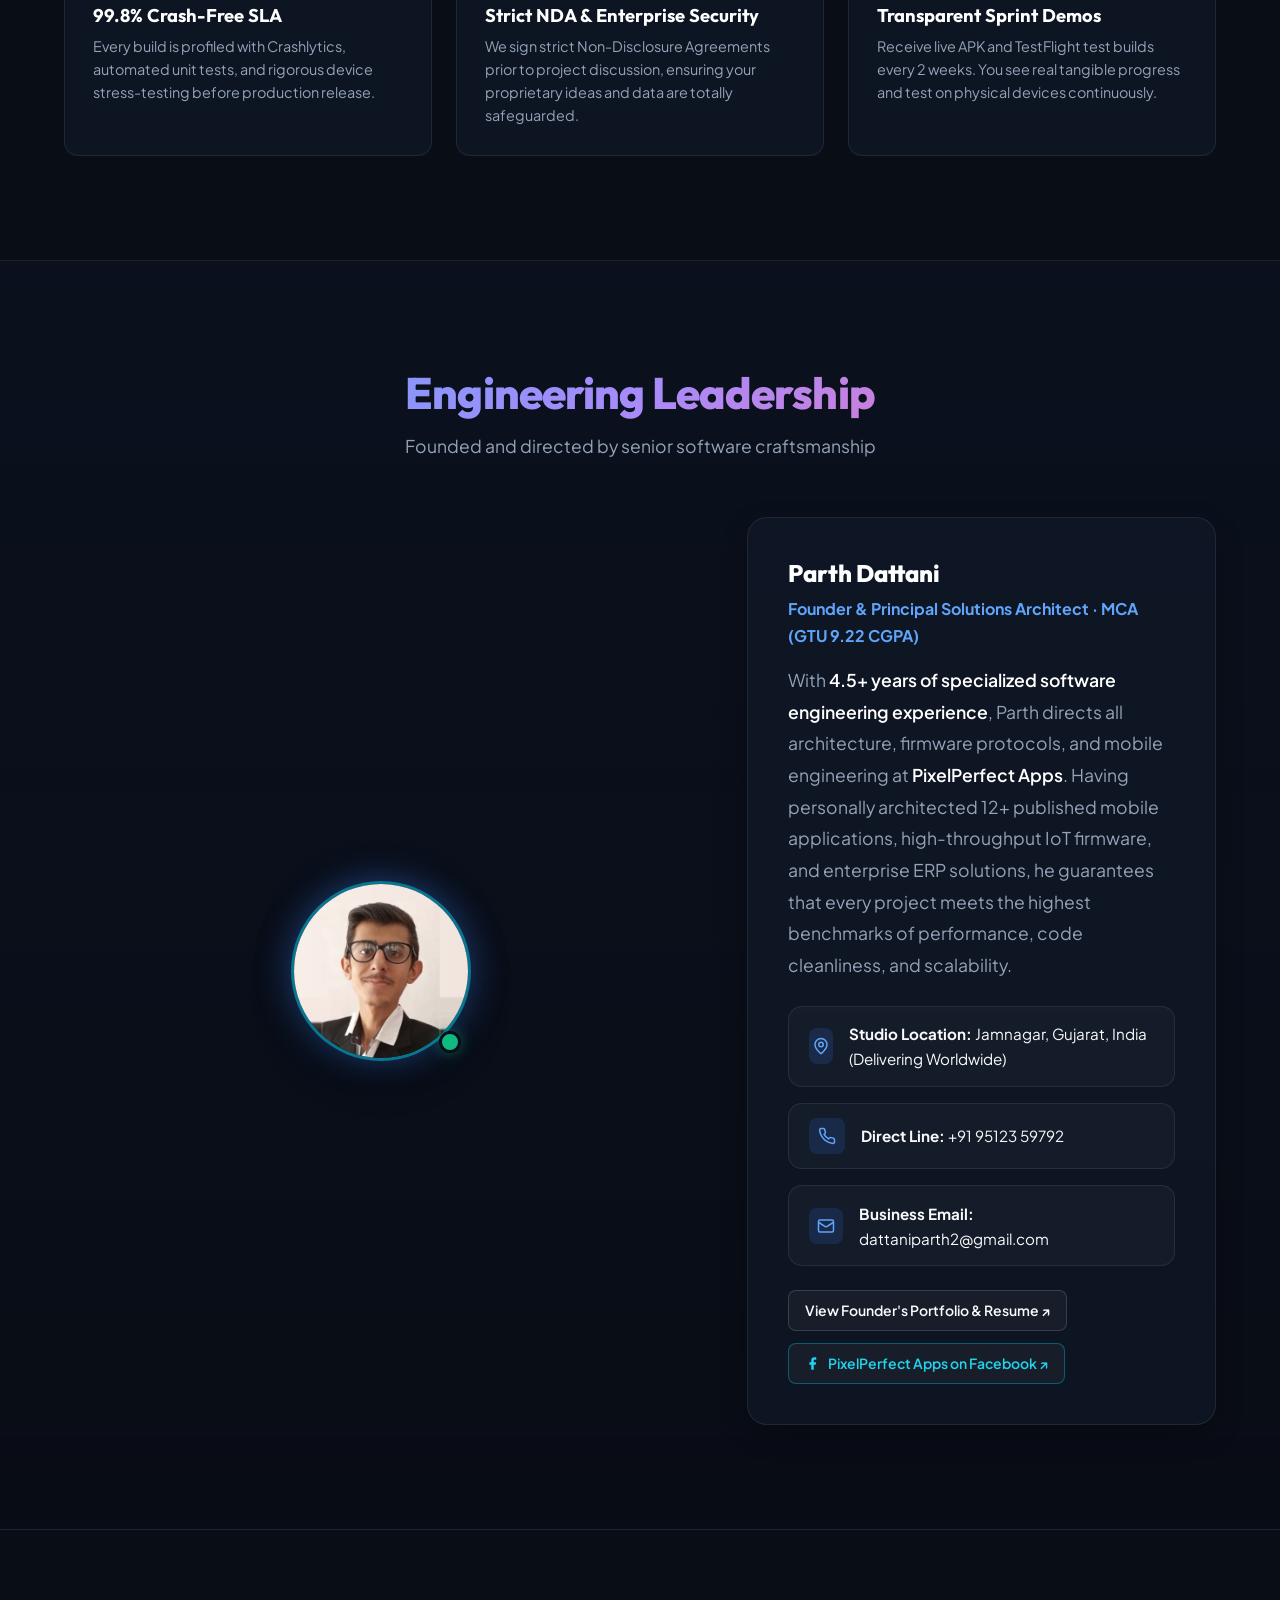
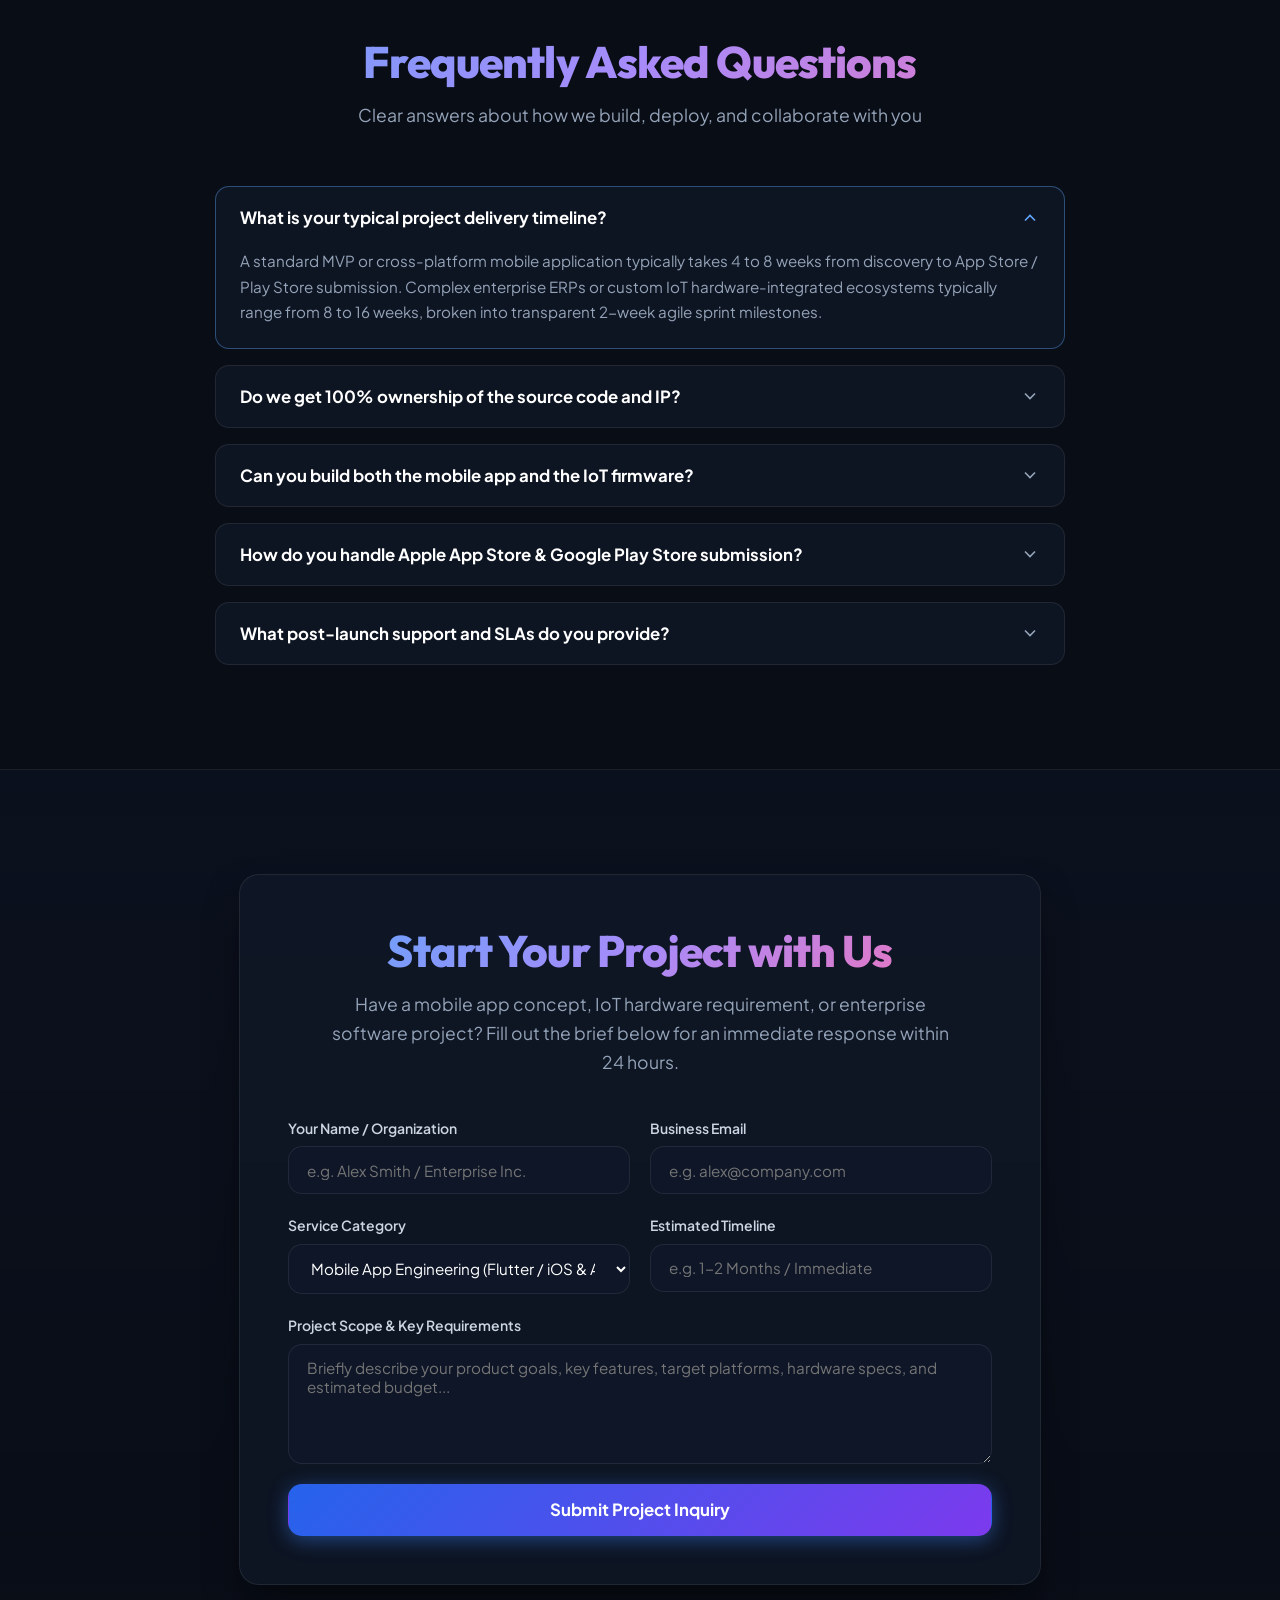
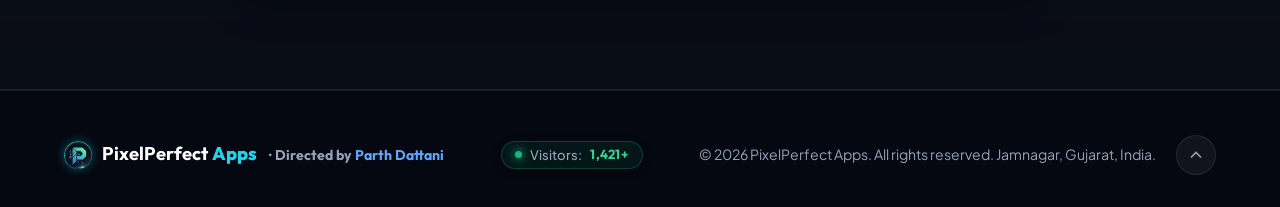
==== commit 11b2ee02: "fix: refine visitor counter pill layout across footer & hero in both Parth portfolio and PixelPerfec" ====
--- a/pixelperfect-apps.html
+++ b/pixelperfect-apps.html
@@ -130,8 +130,9 @@
               <span>Directed by <strong>Parth Dattani (MCA GTU 9.22 CGPA)</strong></span>
               <span>·</span>
               <div class="visitor-counter-pill" title="Visitors Counter">
-                <span class="visitor-pulse-dot" style="background: #10b981; box-shadow: 0 0 8px #10b981;"></span>
-                <span>Visitors: <strong id="heroVisitorCount" style="color: #34d399;">1,420+</strong></span>
+                <span class="visitor-pulse-dot"></span>
+                <span class="visitor-label">Visitors:</span>
+                <strong class="visitor-number visitor-count-val" id="heroVisitorCount">1,420+</strong>
               </div>
             </div>
           </div>
@@ -1243,19 +1244,22 @@
           </div>
         </div>
         
-        <div class="footer-copy">
-          &copy; <span id="year"></span> PixelPerfect Apps. All rights reserved. Jamnagar, Gujarat, India.
-          <div style="margin-top: 0.4rem;">
-            <span class="footer-visitor-counter">
-              <span class="visitor-pulse-dot" style="background: #10b981; box-shadow: 0 0 8px #10b981;"></span>
-              <span>Visitors: <strong id="footerVisitorCount" style="color: #34d399;">1,420+</strong></span>
-            </span>
-          </div>
-        </div>
-
-        <a href="#hero" class="back-to-top" aria-label="Back to Top">
-          <svg xmlns="http://www.w3.org/2000/svg" width="20" height="20" viewBox="0 0 24 24" fill="none" stroke="currentColor" stroke-width="2"><polyline points="18 15 12 9 6 15"></polyline></svg>
-        </a>
+        <div class="footer-visitor-wrap">
+          <div class="footer-visitor-pill" title="Live Visitors Counter">
+            <span class="visitor-pulse-dot"></span>
+            <span class="visitor-label">Visitors:</span>
+            <strong class="visitor-number visitor-count-val" id="footerVisitorCount">1,420+</strong>
+          </div>
+        </div>
+
+        <div class="footer-right">
+          <div class="footer-copy">
+            &copy; <span id="year"></span> PixelPerfect Apps. All rights reserved. Jamnagar, Gujarat, India.
+          </div>
+          <a href="#hero" class="back-to-top" aria-label="Back to Top">
+            <svg xmlns="http://www.w3.org/2000/svg" width="20" height="20" viewBox="0 0 24 24" fill="none" stroke="currentColor" stroke-width="2"><polyline points="18 15 12 9 6 15"></polyline></svg>
+          </a>
+        </div>
       </div>
     </div>
   </footer>
--- a/styles.css
+++ b/styles.css
@@ -1415,7 +1415,7 @@
 
 /* --- Footer --- */
 .footer {
-  padding: 3.5rem 0 2rem;
+  padding: 2.75rem 0 2rem;
   border-top: 1px solid var(--border-glass);
   background: var(--bg-darker);
   position: relative;
@@ -1425,19 +1425,33 @@
   display: flex;
   align-items: center;
   justify-content: space-between;
+  gap: 1.5rem;
   flex-wrap: wrap;
-  gap: 1.5rem;
-  margin-bottom: 2rem;
 }
 
 .footer-brand {
   font-family: var(--font-heading);
-  font-size: 1.2rem;
+  font-size: 1.15rem;
   font-weight: 700;
+  display: flex;
+  align-items: center;
+  gap: 0.5rem;
+}
+
+.footer-visitor-wrap {
+  display: flex;
+  align-items: center;
+  justify-content: center;
+}
+
+.footer-right {
+  display: flex;
+  align-items: center;
+  gap: 1.25rem;
 }
 
 .footer-copy {
-  font-size: 0.9rem;
+  font-size: 0.88rem;
   color: var(--text-muted);
 }
 
@@ -1657,48 +1671,73 @@
   font-weight: 700;
 }
 
-.visitor-counter-pill {
+/* --- Visitor Counter Badges & Pills --- */
+.hero-badges-group {
   display: inline-flex;
   align-items: center;
+  justify-content: center;
+  gap: 0.75rem;
+  flex-wrap: wrap;
+  margin-bottom: 1.25rem;
+}
+
+.visitor-counter-pill,
+.footer-visitor-pill {
+  display: inline-flex;
+  align-items: center;
   gap: 0.5rem;
-  padding: 0.28rem 0.75rem;
+  padding: 0.32rem 0.85rem;
   border-radius: var(--radius-full);
-  background: rgba(6, 182, 212, 0.12);
-  border: 1px solid rgba(6, 182, 212, 0.3);
-  color: #e2e8f0;
+  background: rgba(16, 185, 129, 0.08);
+  border: 1px solid rgba(16, 185, 129, 0.28);
+  color: #cbd5e1;
   font-size: 0.82rem;
   font-weight: 600;
-  max-width: 100%;
-  box-sizing: border-box;
+  box-shadow: 0 2px 10px rgba(0, 0, 0, 0.2);
+  transition: all 0.25s ease;
+  line-height: 1.2;
+}
+
+.visitor-counter-pill:hover,
+.footer-visitor-pill:hover {
+  background: rgba(16, 185, 129, 0.14);
+  border-color: rgba(16, 185, 129, 0.45);
+  box-shadow: 0 4px 14px rgba(16, 185, 129, 0.25);
+  transform: translateY(-1px);
 }
 
 .visitor-pulse-dot {
   width: 7px;
   height: 7px;
+  min-width: 7px;
   border-radius: 50%;
-  background: #22d3ee;
-  box-shadow: 0 0 8px #22d3ee;
-  animation: pulseCyan 2s infinite;
-}
-
-@keyframes pulseCyan {
-  0%, 100% { transform: scale(1); opacity: 1; }
-  50% { transform: scale(1.25); opacity: 0.6; }
-}
-
-.footer-visitor-counter {
-  display: inline-flex;
-  align-items: center;
-  gap: 0.5rem;
-  padding: 0.35rem 0.85rem;
-  border-radius: var(--radius-full);
-  background: rgba(15, 23, 42, 0.8);
-  border: 1px solid rgba(255, 255, 255, 0.08);
+  background: #10b981;
+  box-shadow: 0 0 8px #10b981, 0 0 14px rgba(16, 185, 129, 0.5);
+  animation: pulseEmerald 2s infinite ease-in-out;
+}
+
+@keyframes pulseEmerald {
+  0%, 100% {
+    transform: scale(1);
+    opacity: 1;
+  }
+  50% {
+    transform: scale(1.3);
+    opacity: 0.65;
+  }
+}
+
+.visitor-label {
+  color: var(--text-muted);
+  font-weight: 500;
   font-size: 0.82rem;
-  color: var(--text-muted);
-  margin-top: 0.75rem;
-  max-width: 100%;
-  box-sizing: border-box;
+}
+
+.visitor-number {
+  color: #34d399;
+  font-weight: 700;
+  font-family: var(--font-heading);
+  letter-spacing: 0.02em;
 }
 
 /* --- Interactive Studio Tech Console (Hero Right) --- */
@@ -2345,7 +2384,16 @@
   .footer-content {
     flex-direction: column;
     text-align: center;
-    gap: 1.5rem;
+    gap: 1.25rem;
+  }
+
+  .footer-brand {
+    justify-content: center;
+  }
+
+  .footer-right {
+    flex-direction: column-reverse;
+    gap: 0.75rem;
   }
 }
 
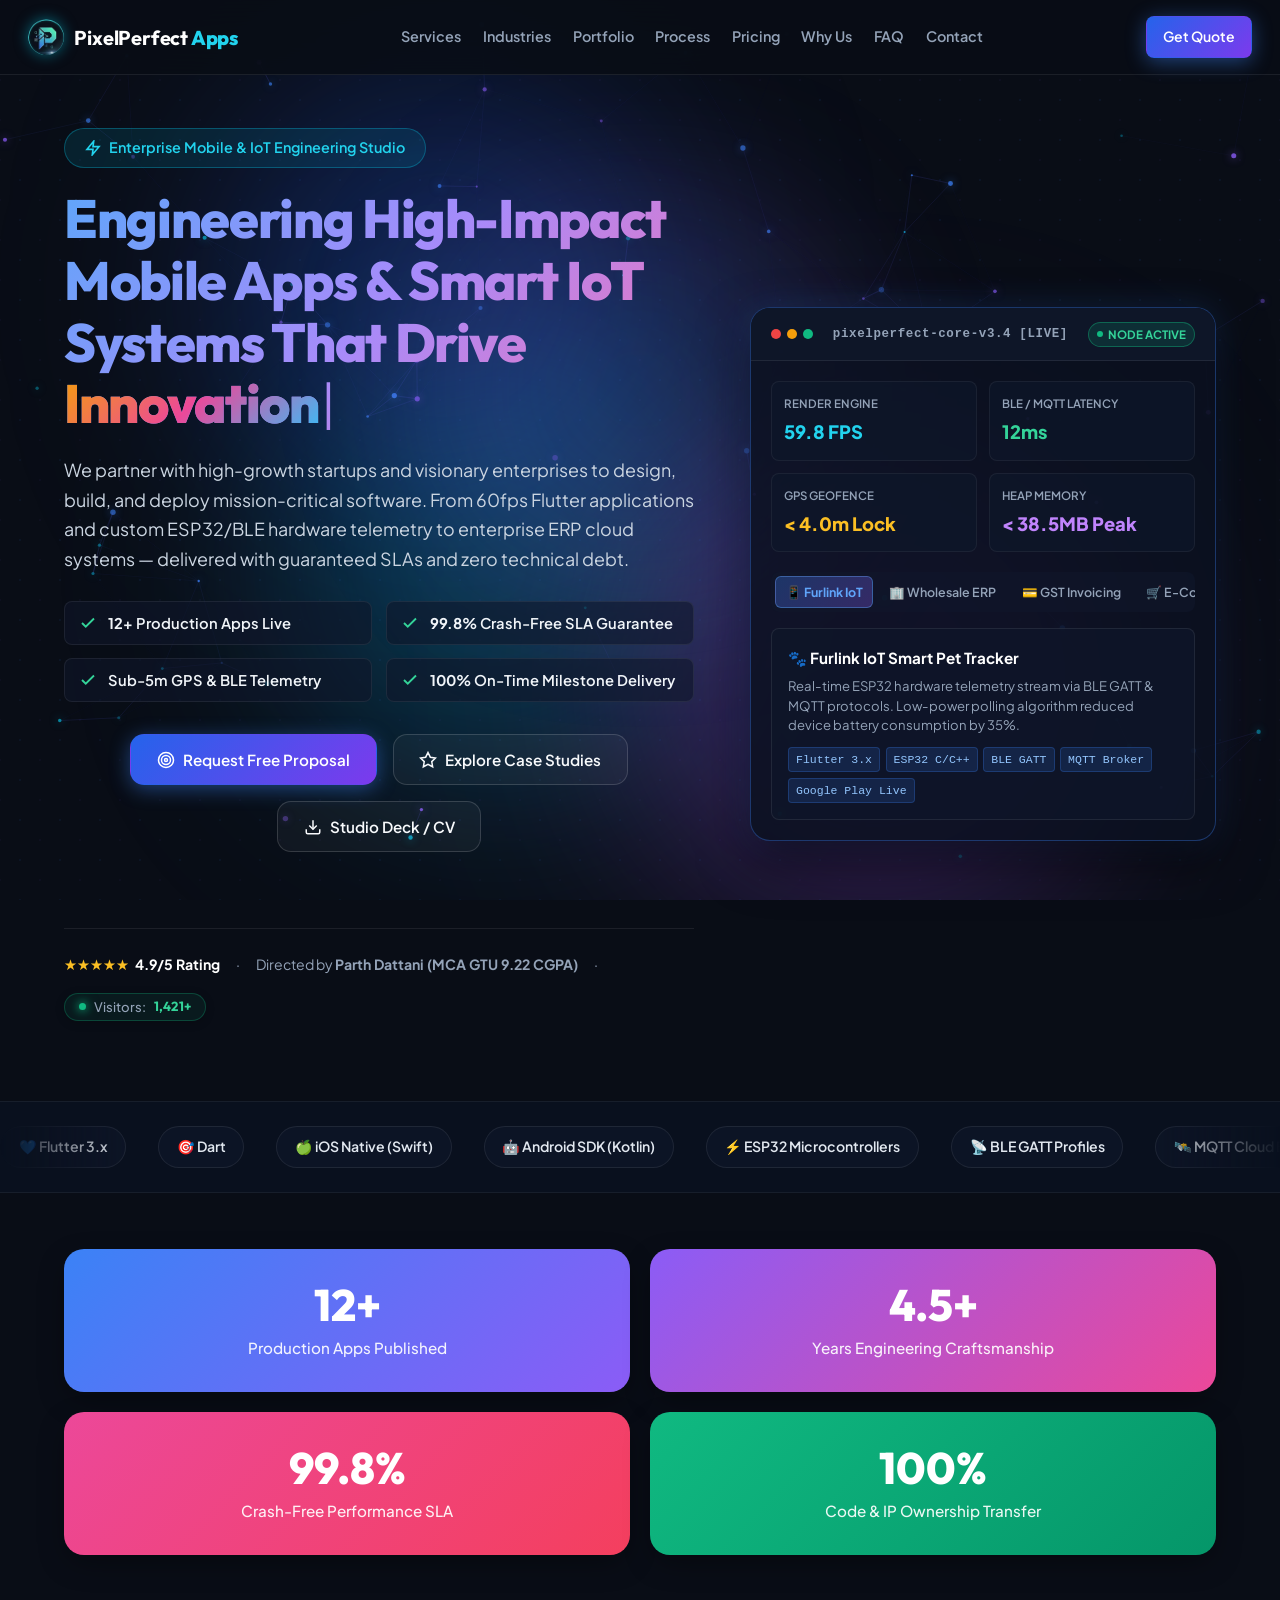
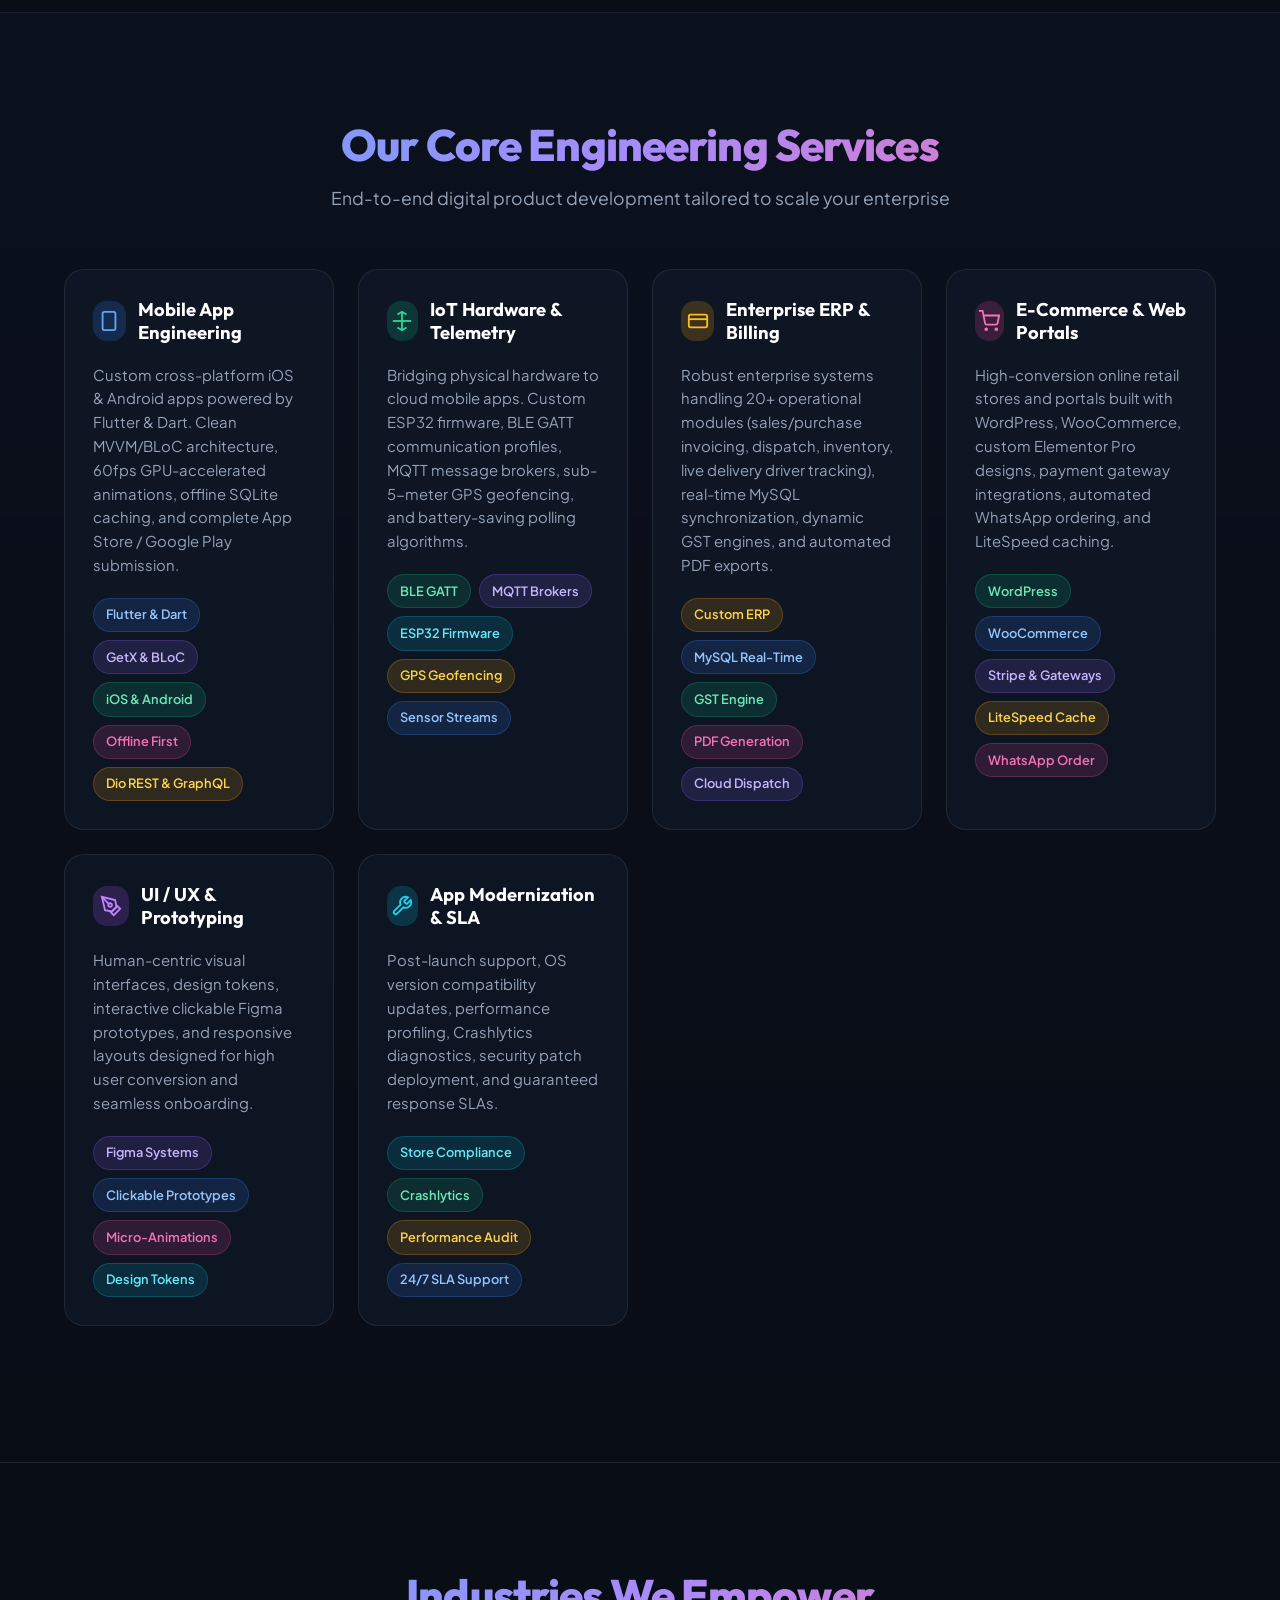
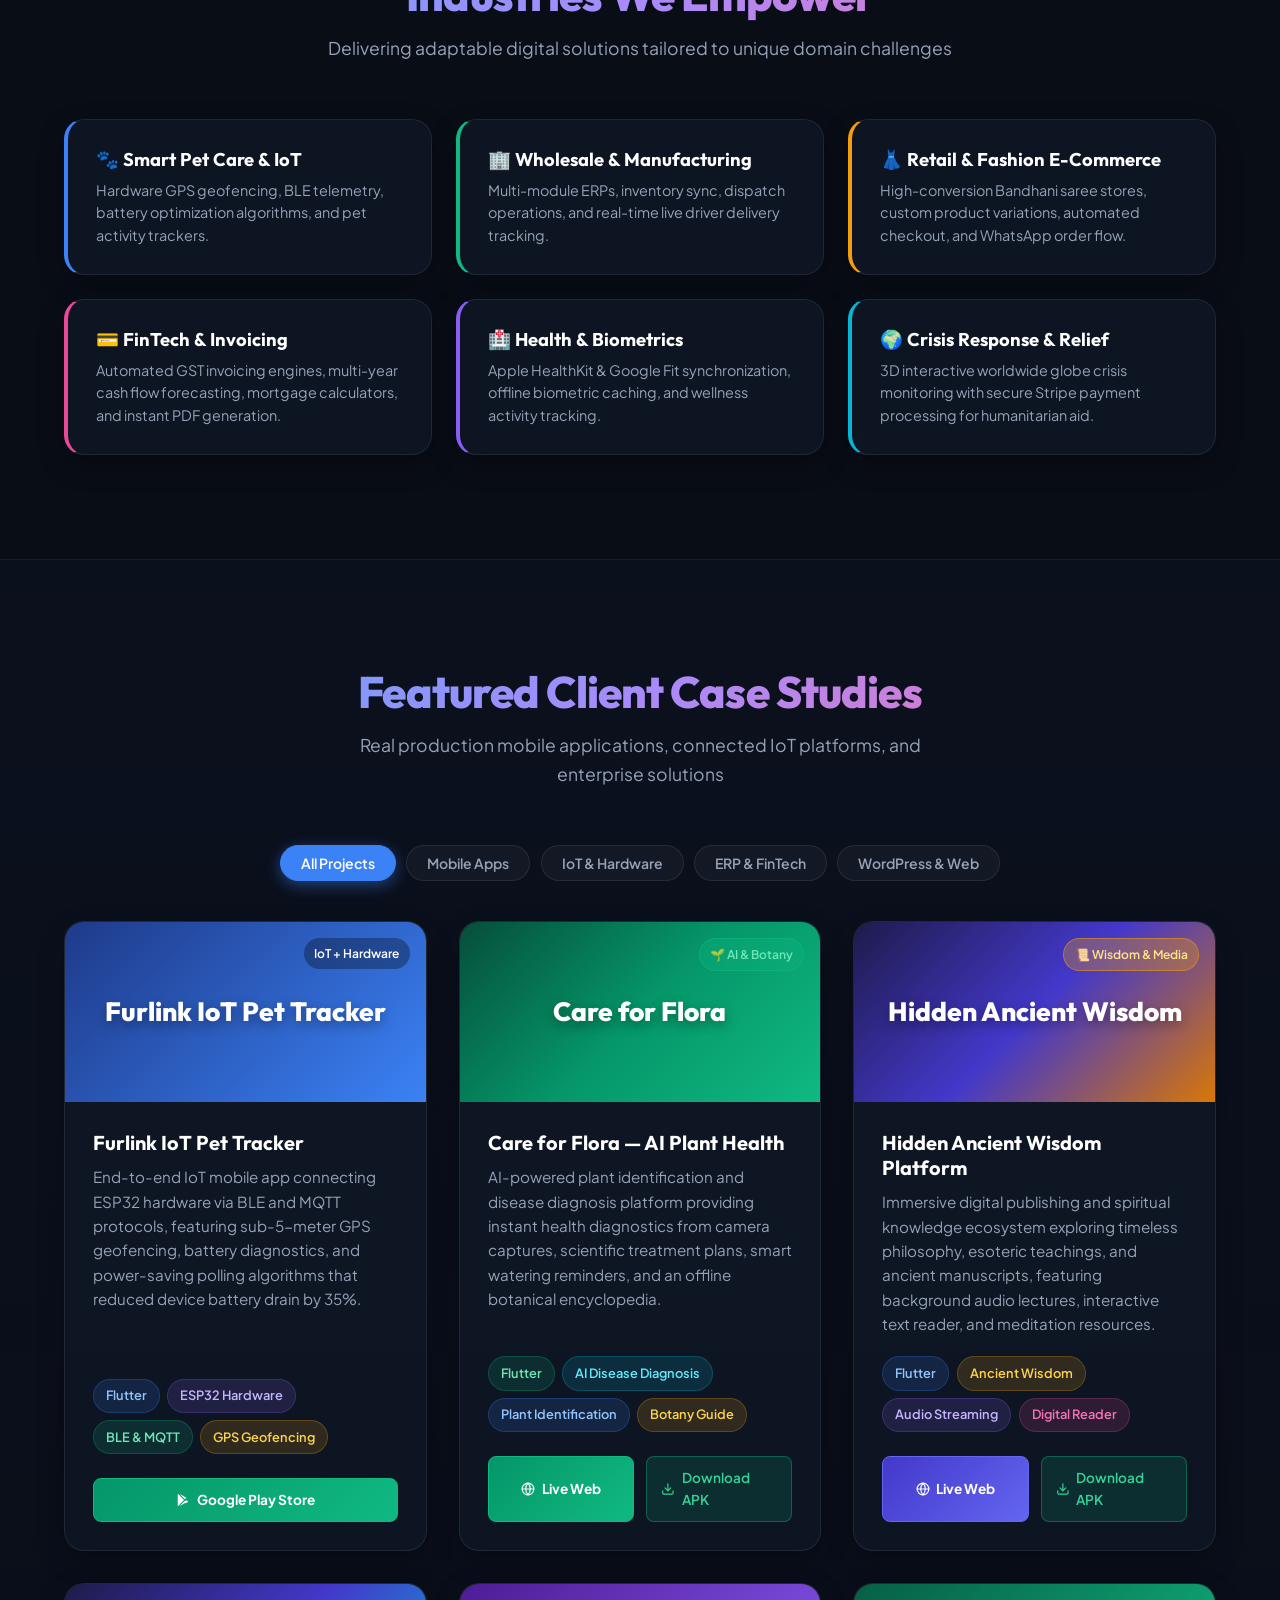
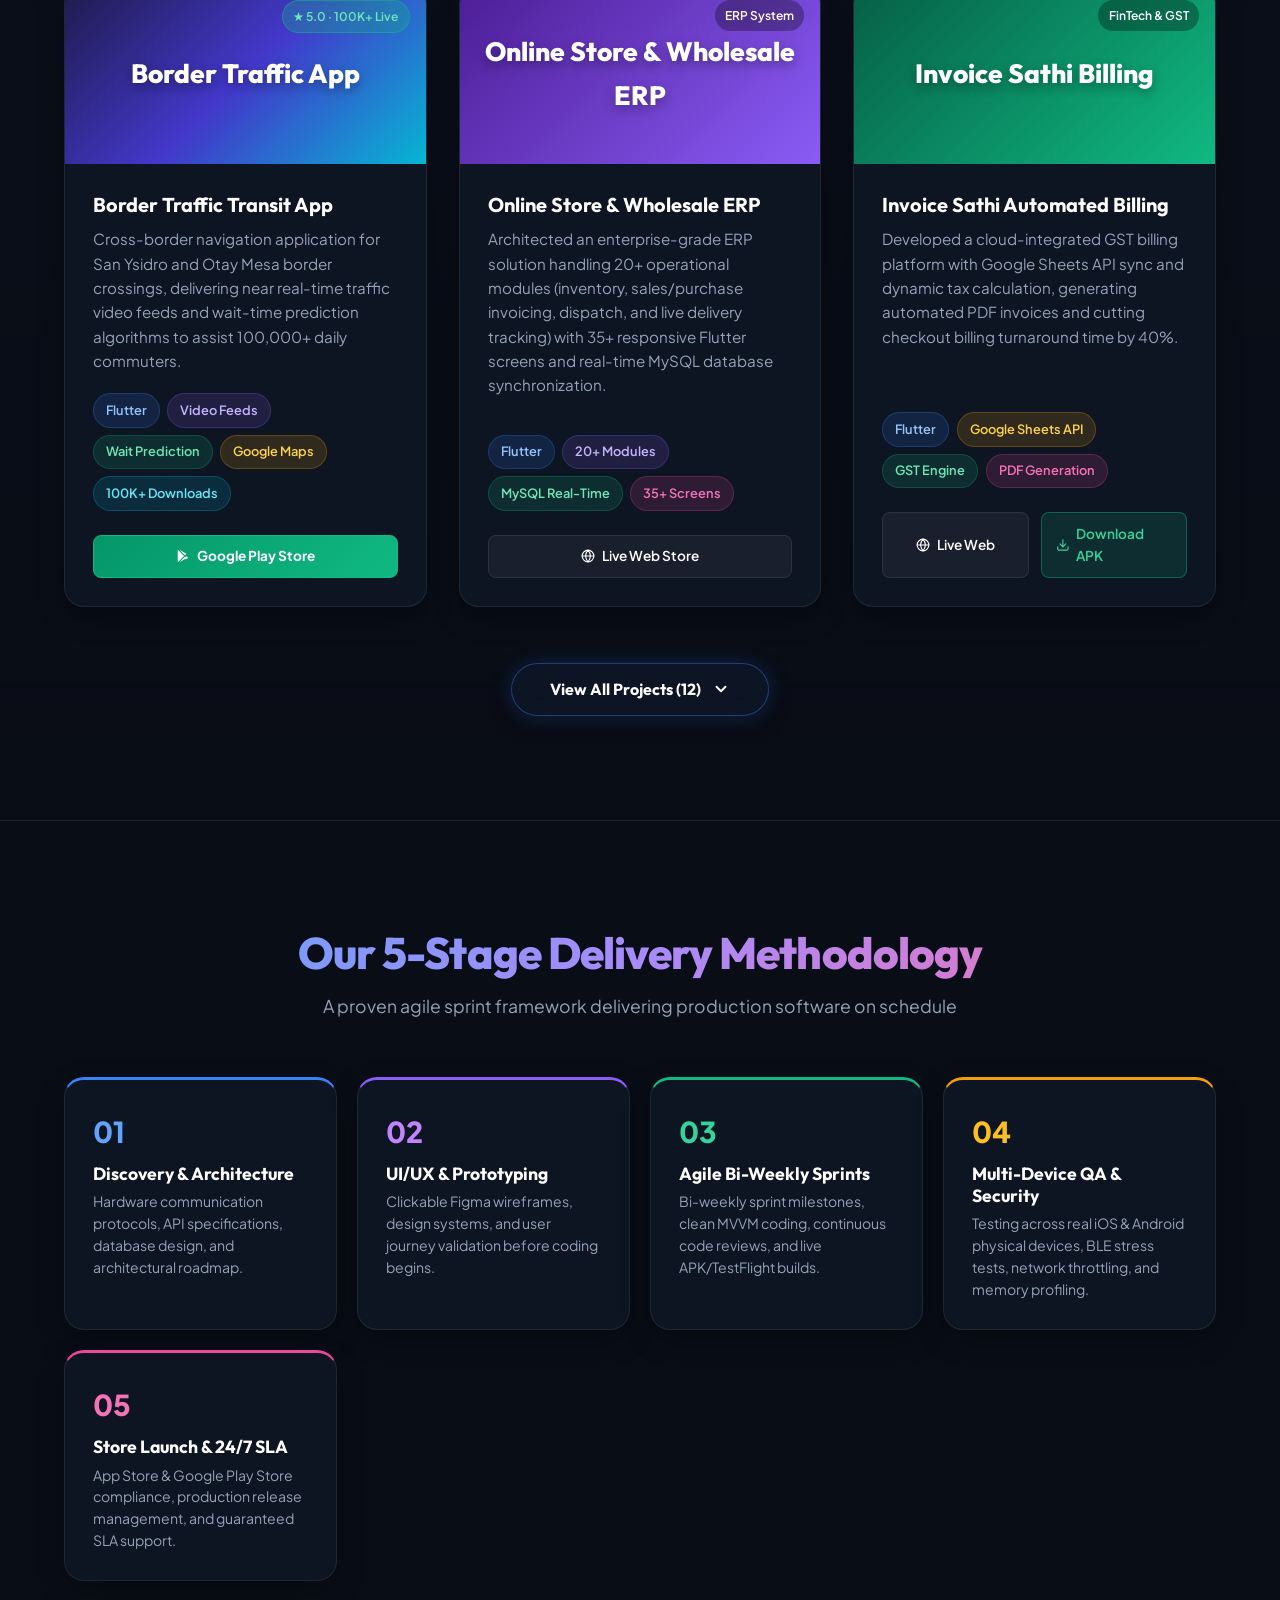
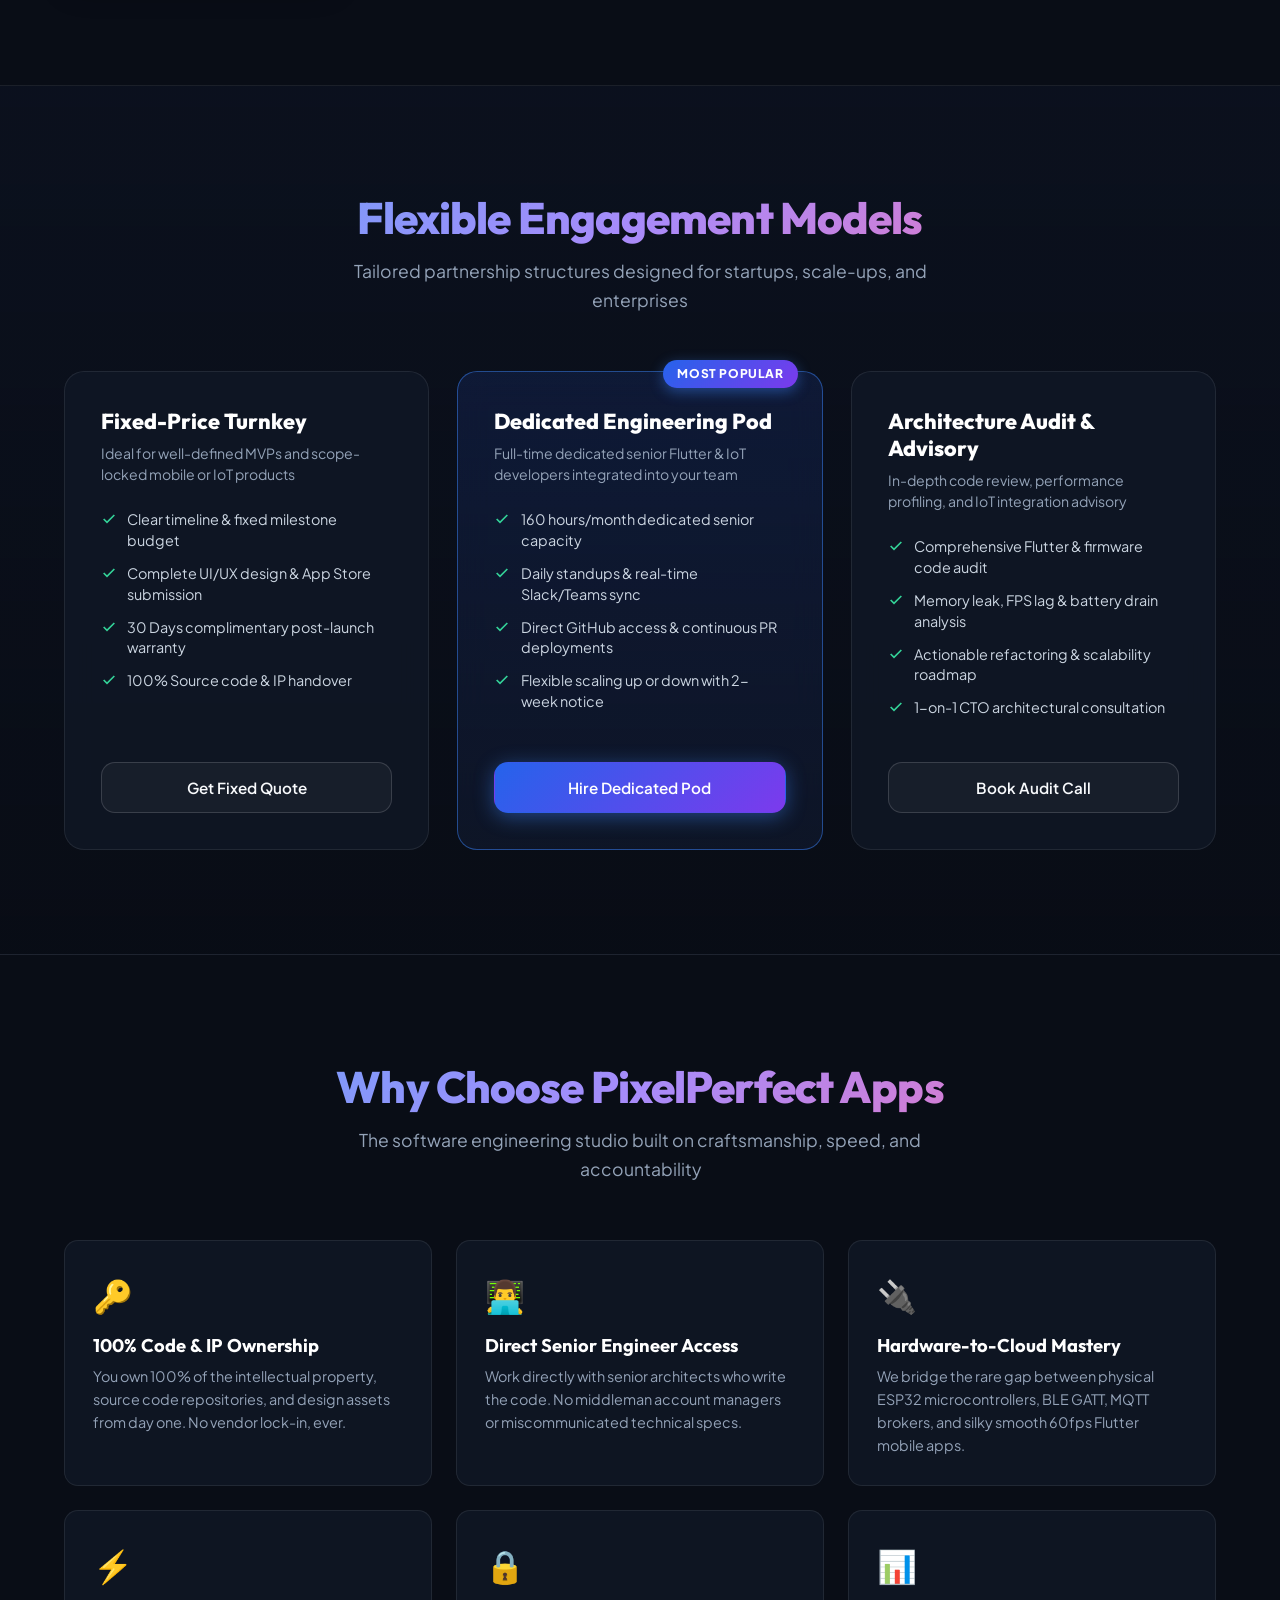
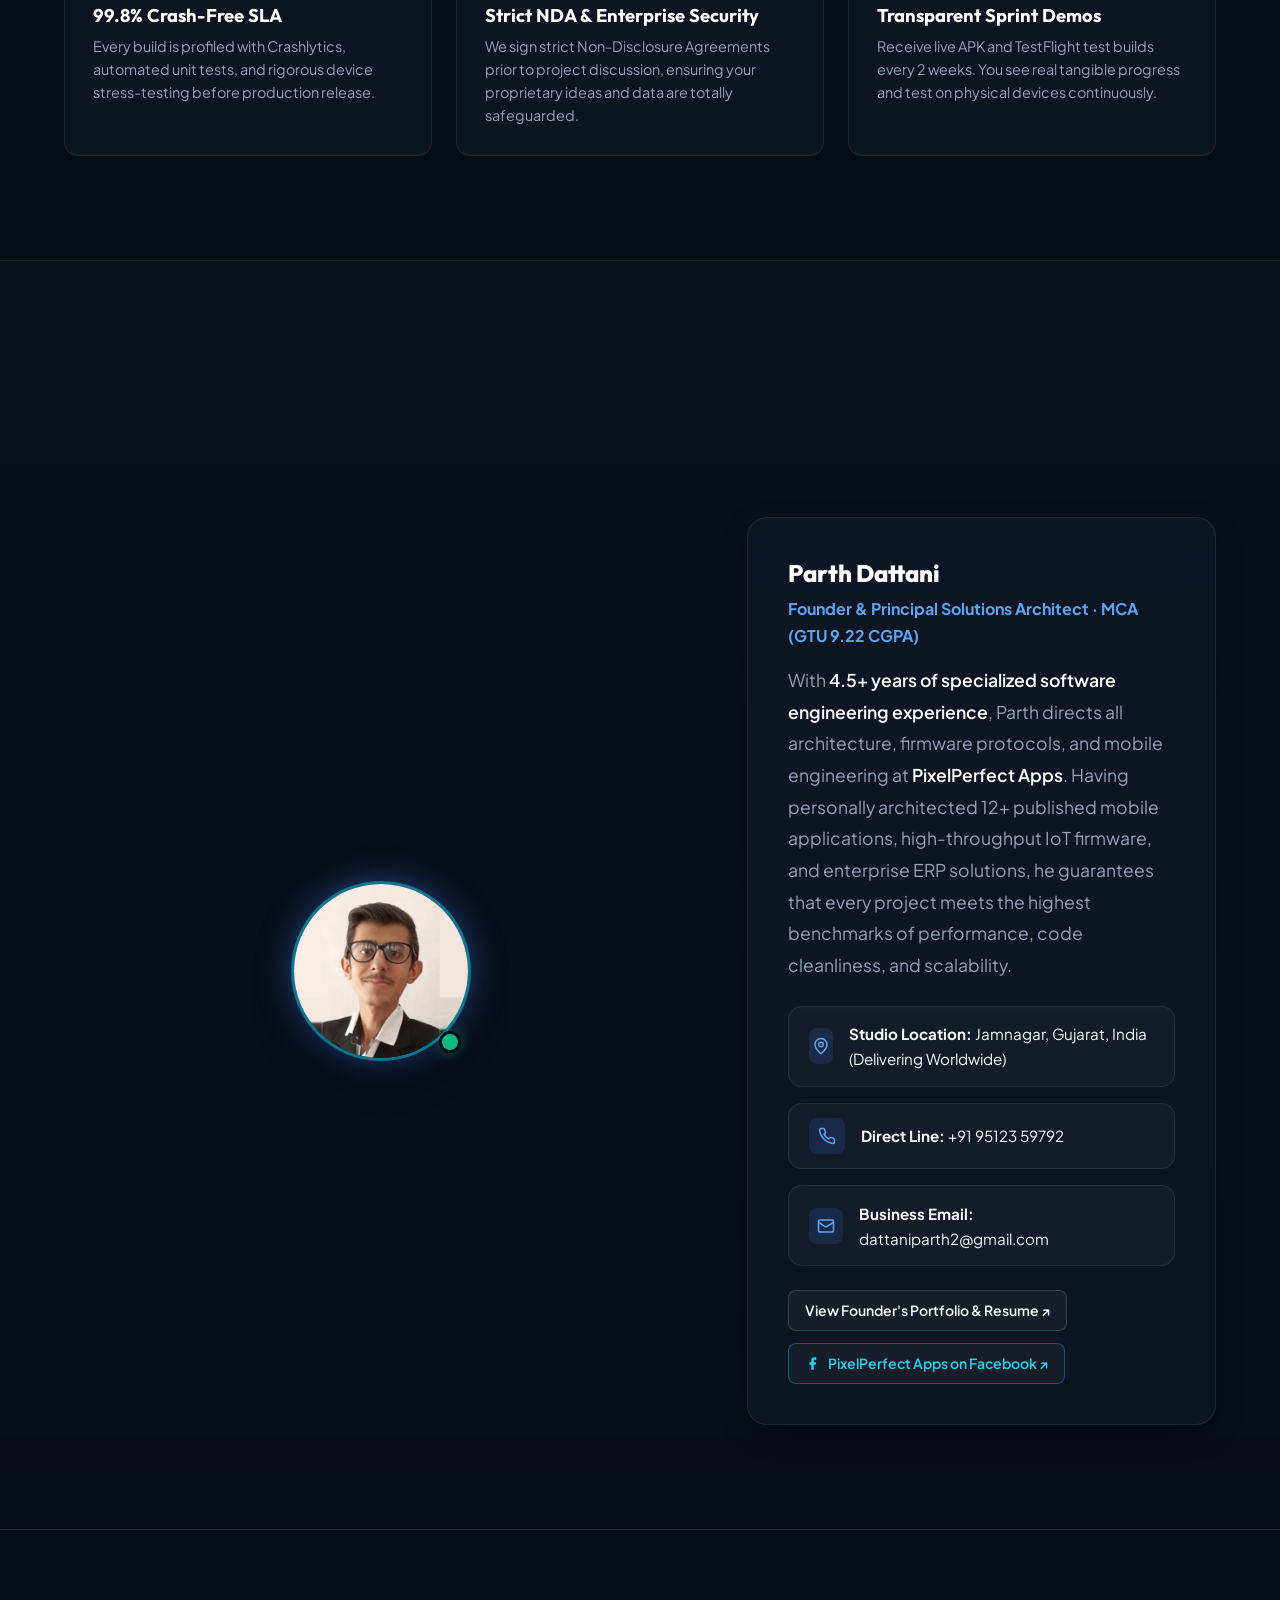
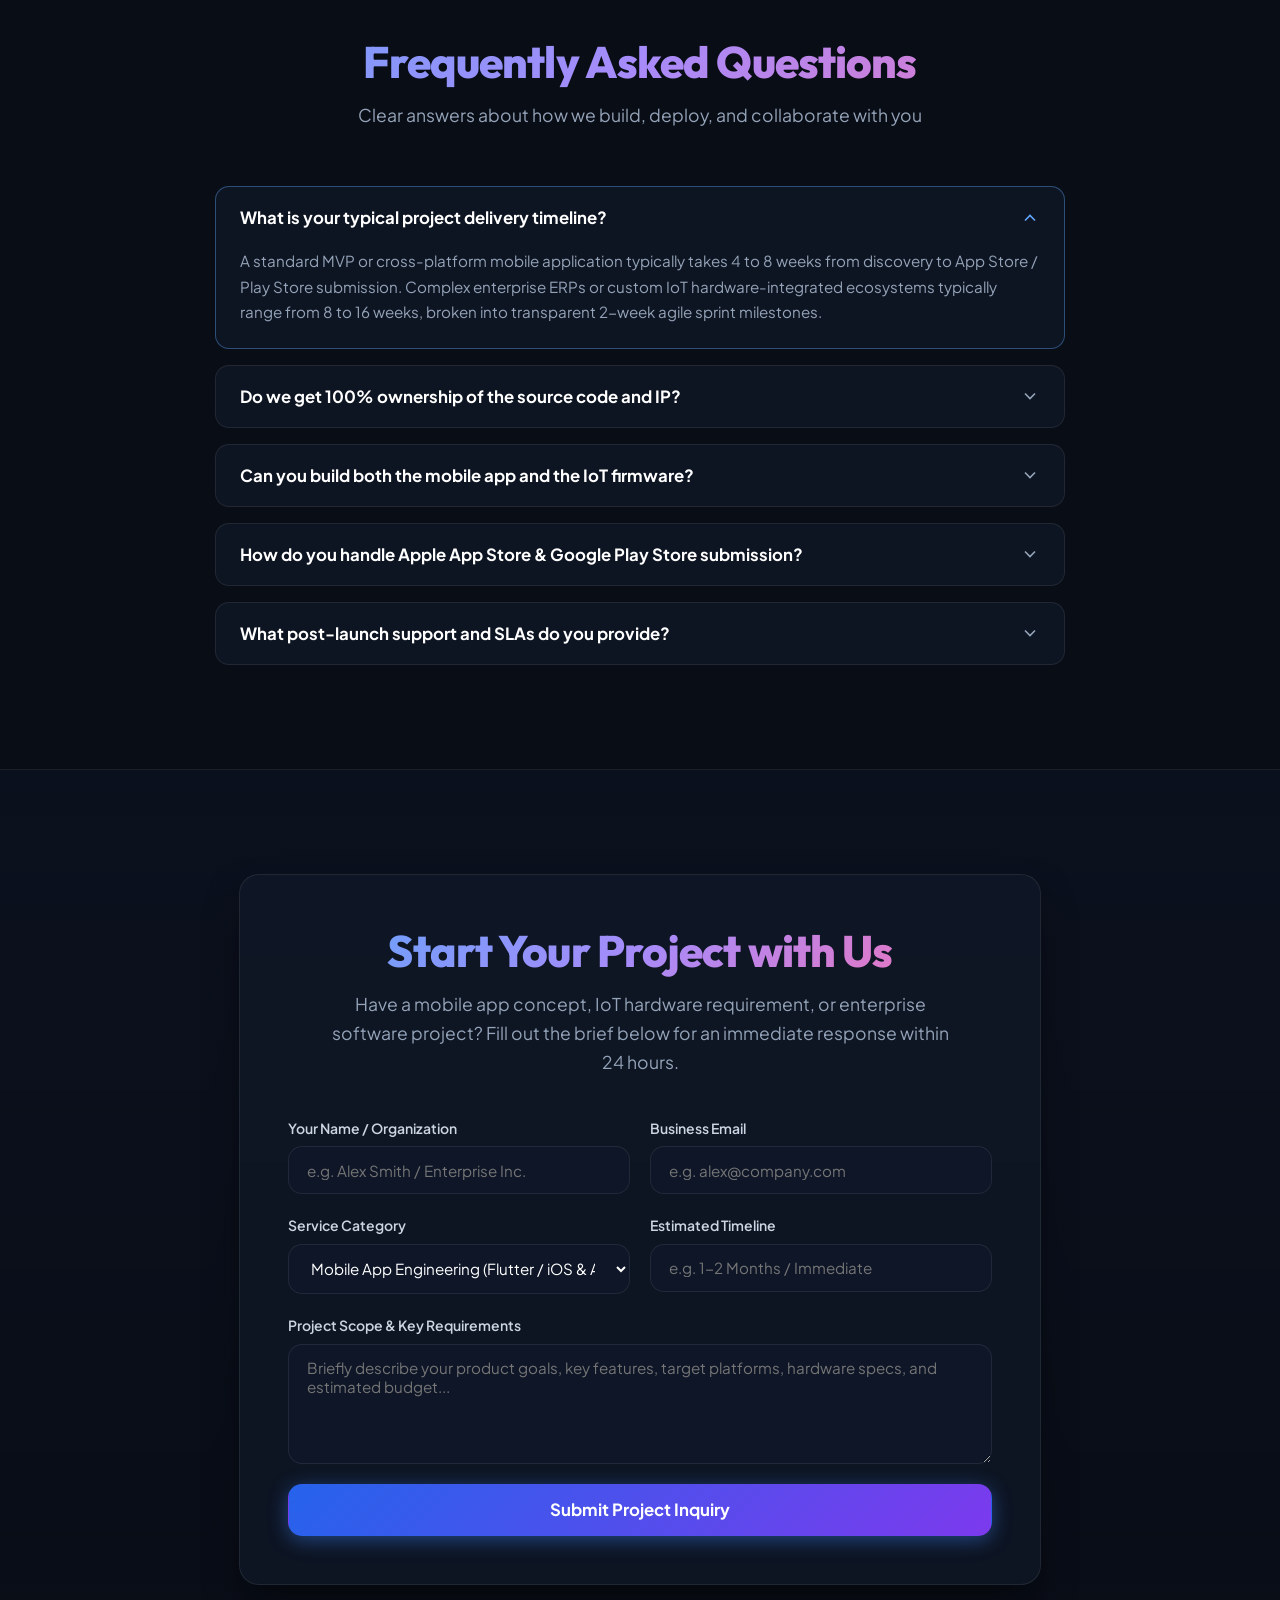
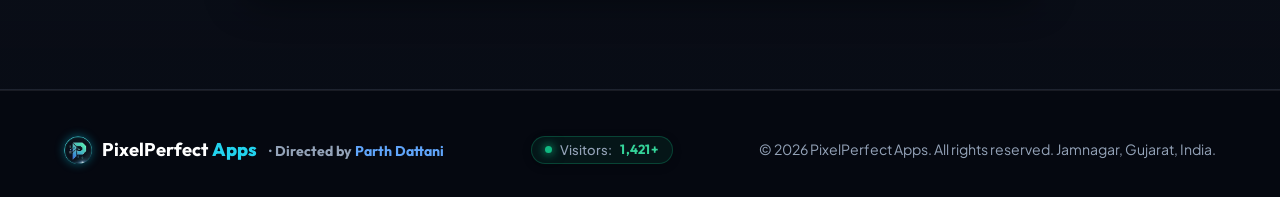
==== commit fefdf2b7: "fix: remove redundant duplicate back-to-top button in footer" ====
--- a/pixelperfect-apps.html
+++ b/pixelperfect-apps.html
@@ -1256,9 +1256,6 @@
           <div class="footer-copy">
             &copy; <span id="year"></span> PixelPerfect Apps. All rights reserved. Jamnagar, Gujarat, India.
           </div>
-          <a href="#hero" class="back-to-top" aria-label="Back to Top">
-            <svg xmlns="http://www.w3.org/2000/svg" width="20" height="20" viewBox="0 0 24 24" fill="none" stroke="currentColor" stroke-width="2"><polyline points="18 15 12 9 6 15"></polyline></svg>
-          </a>
         </div>
       </div>
     </div>
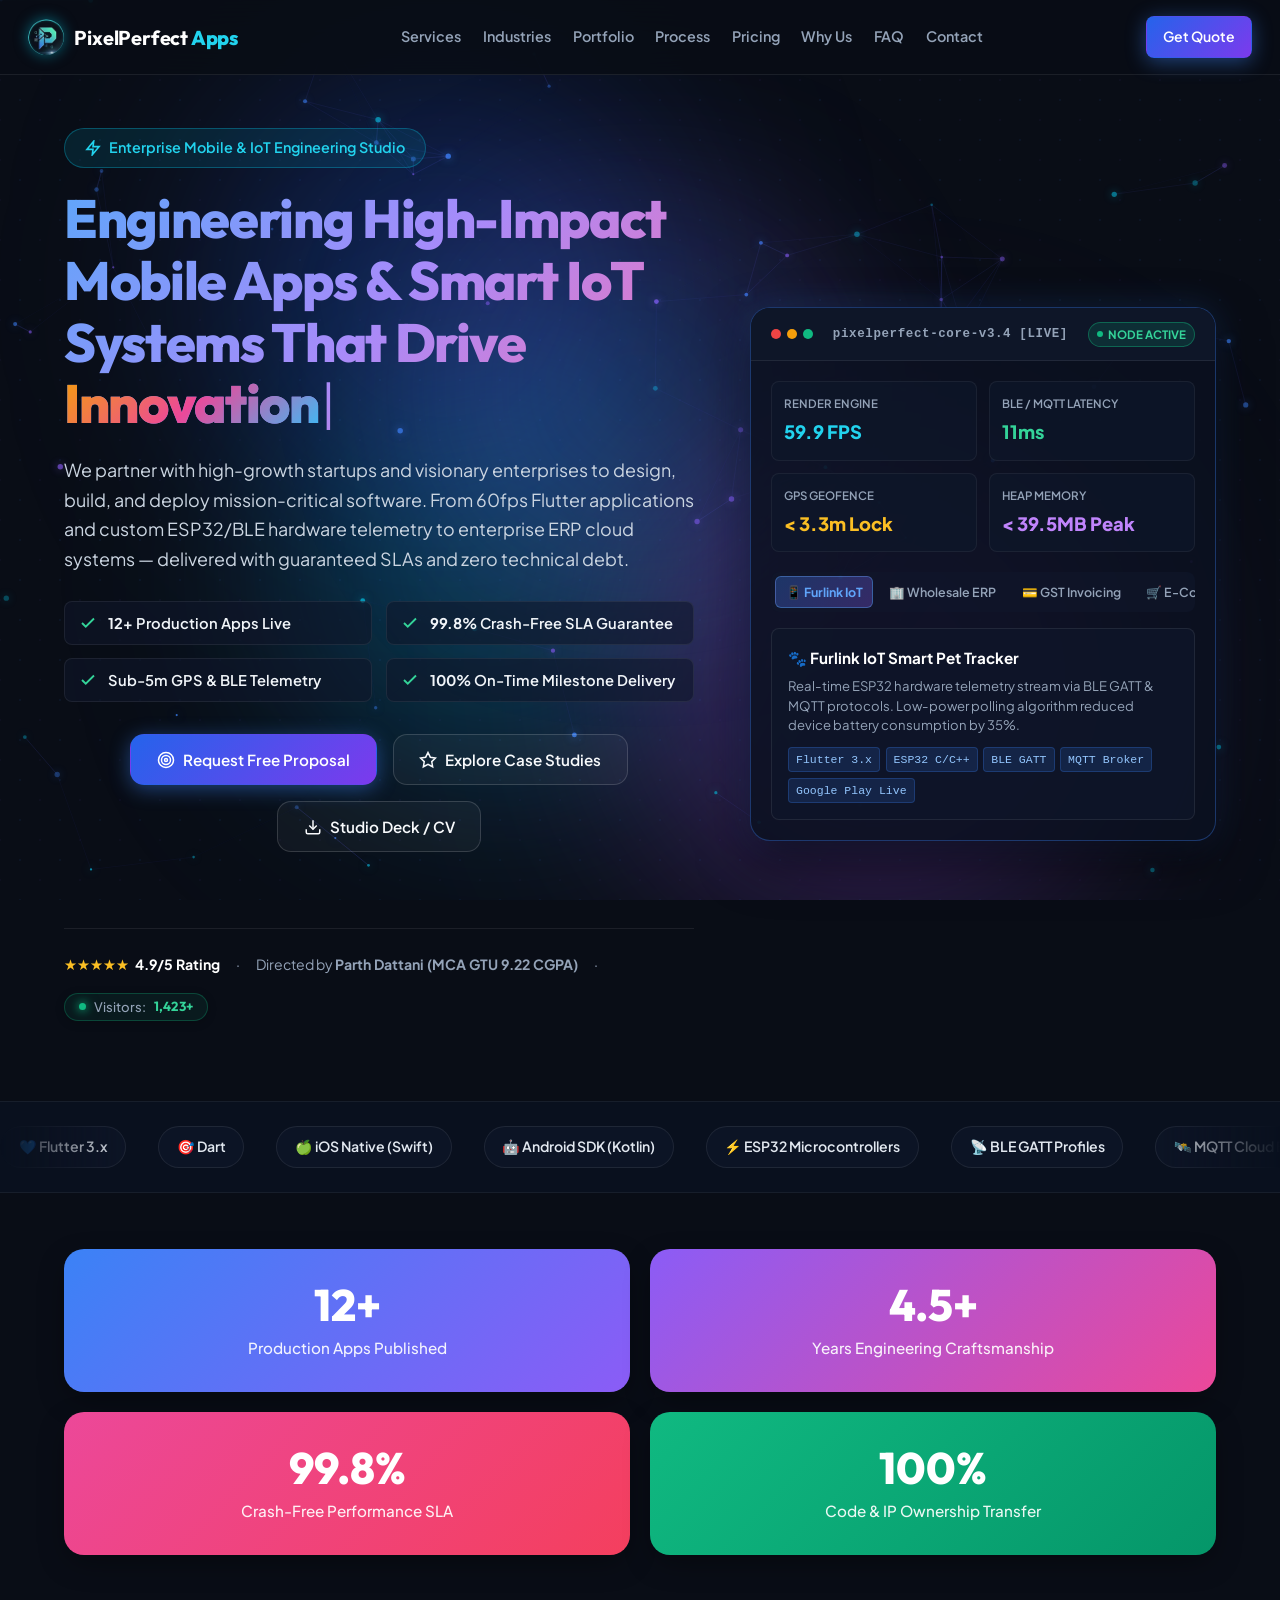
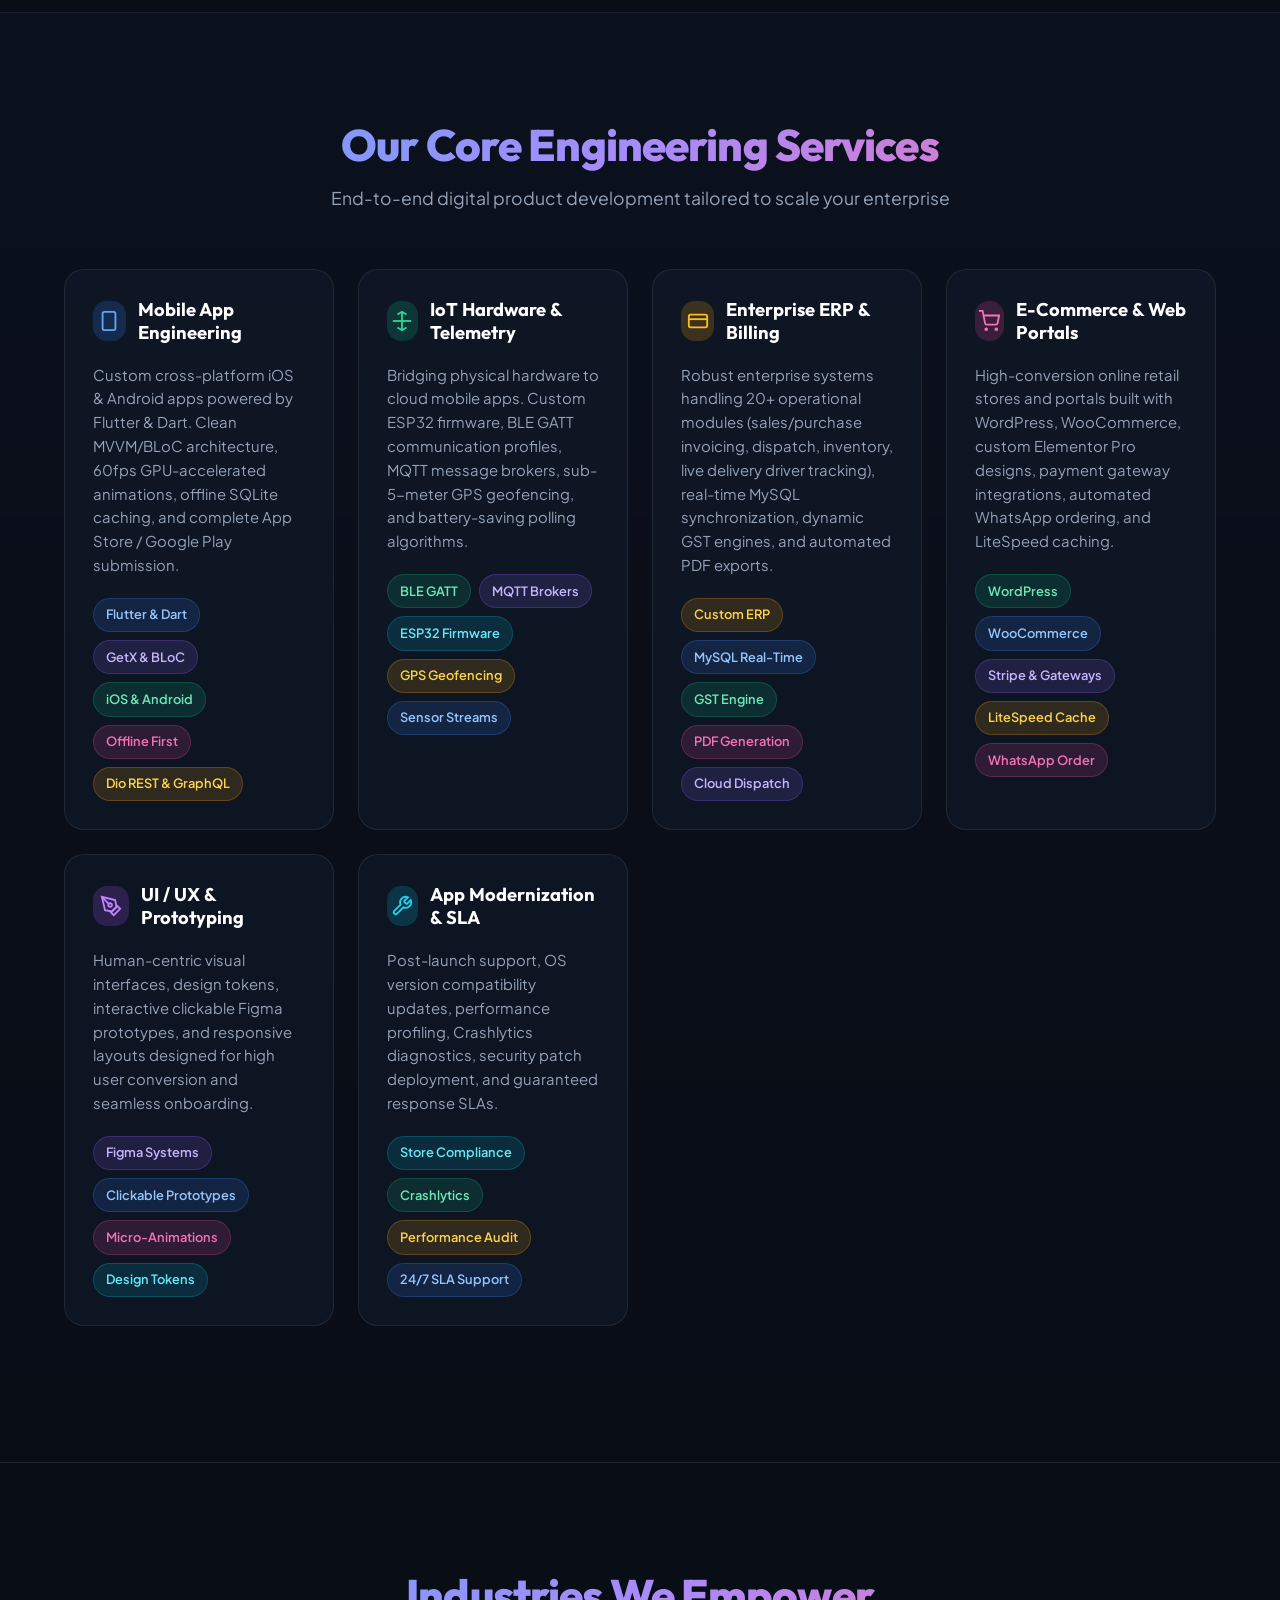
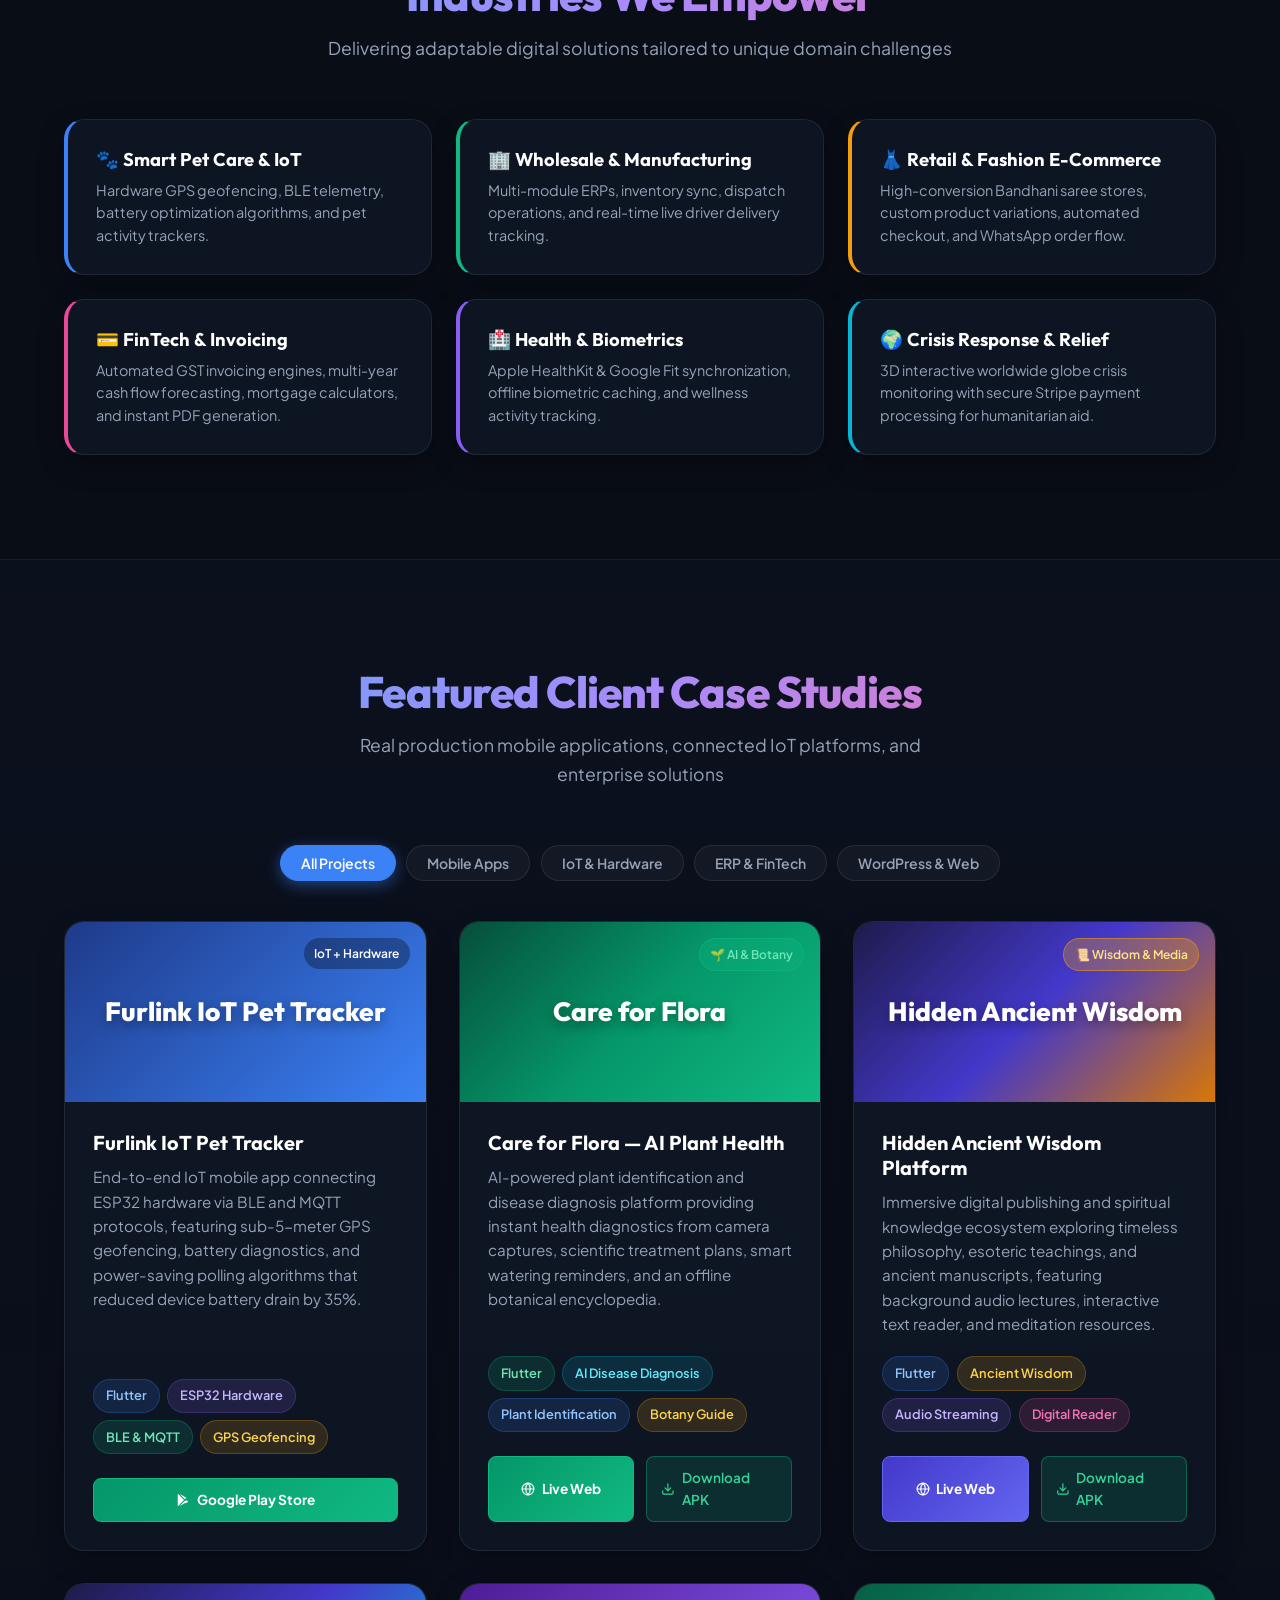
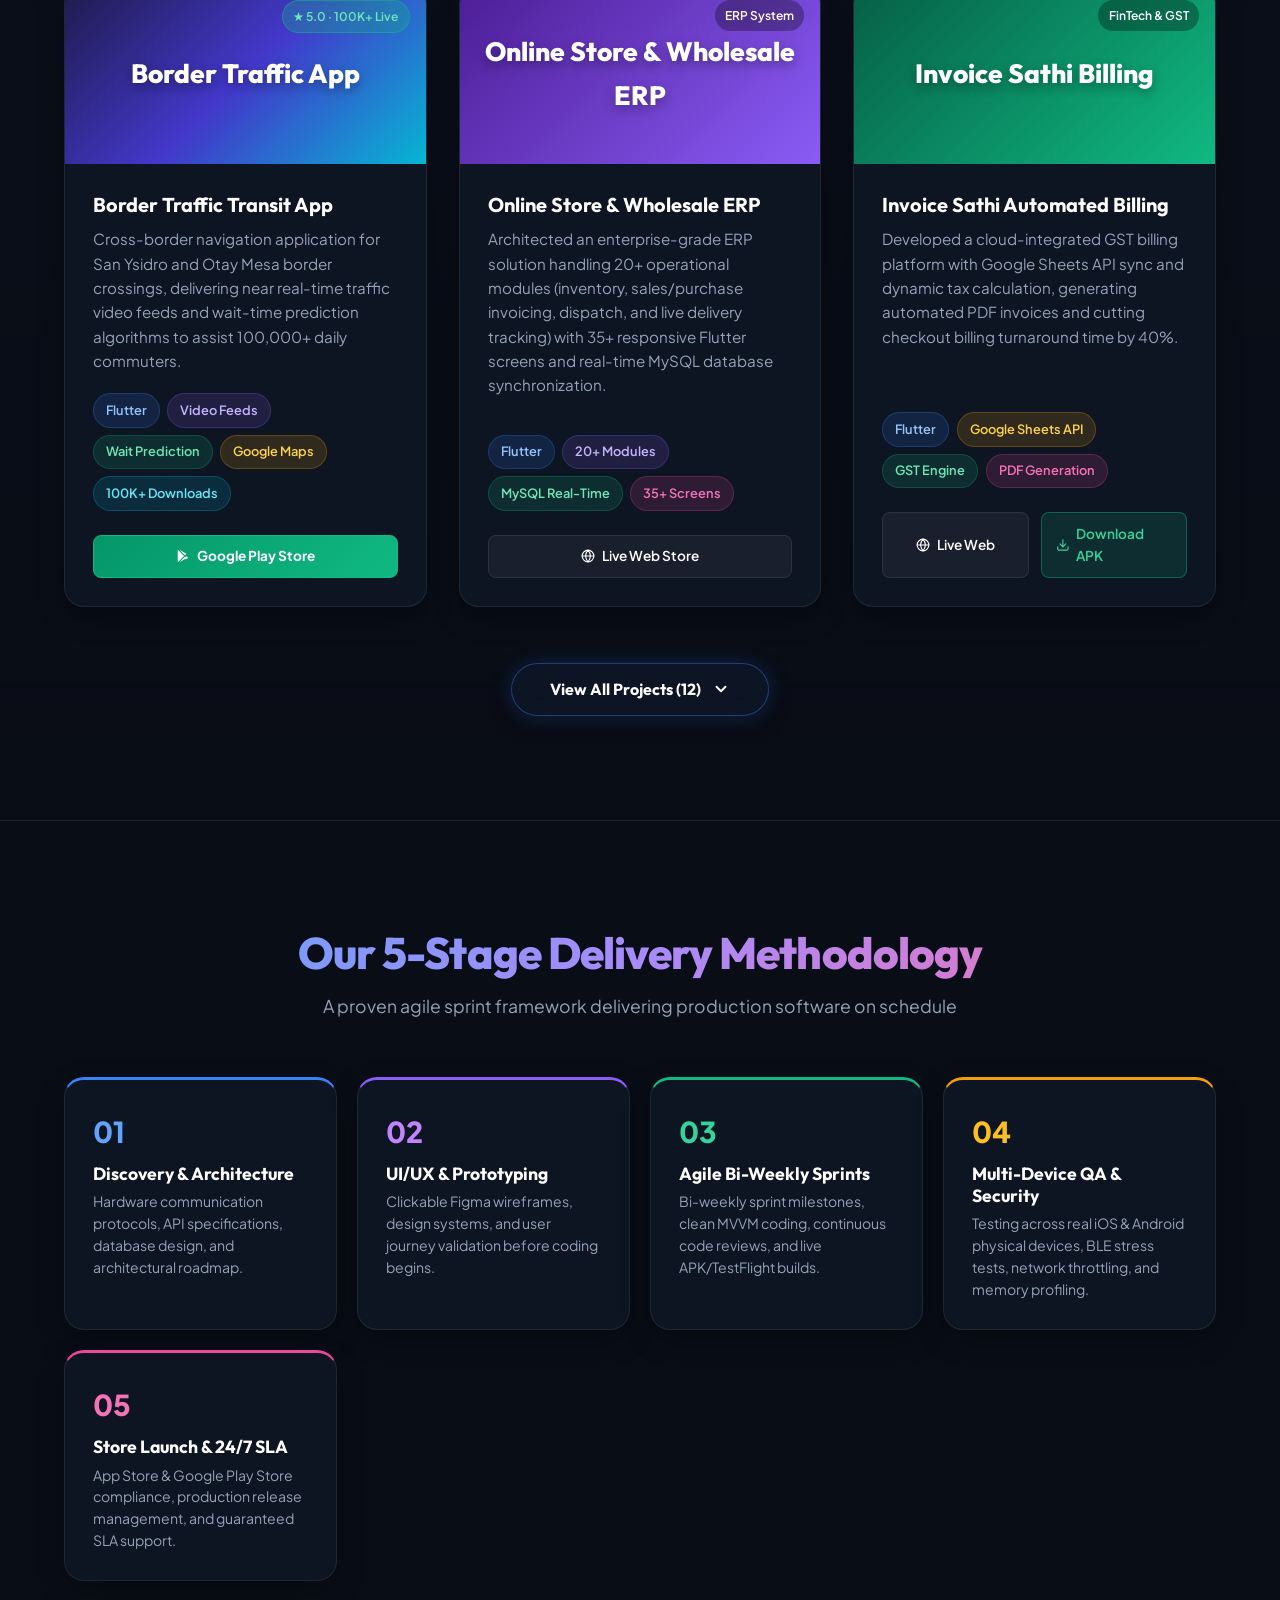
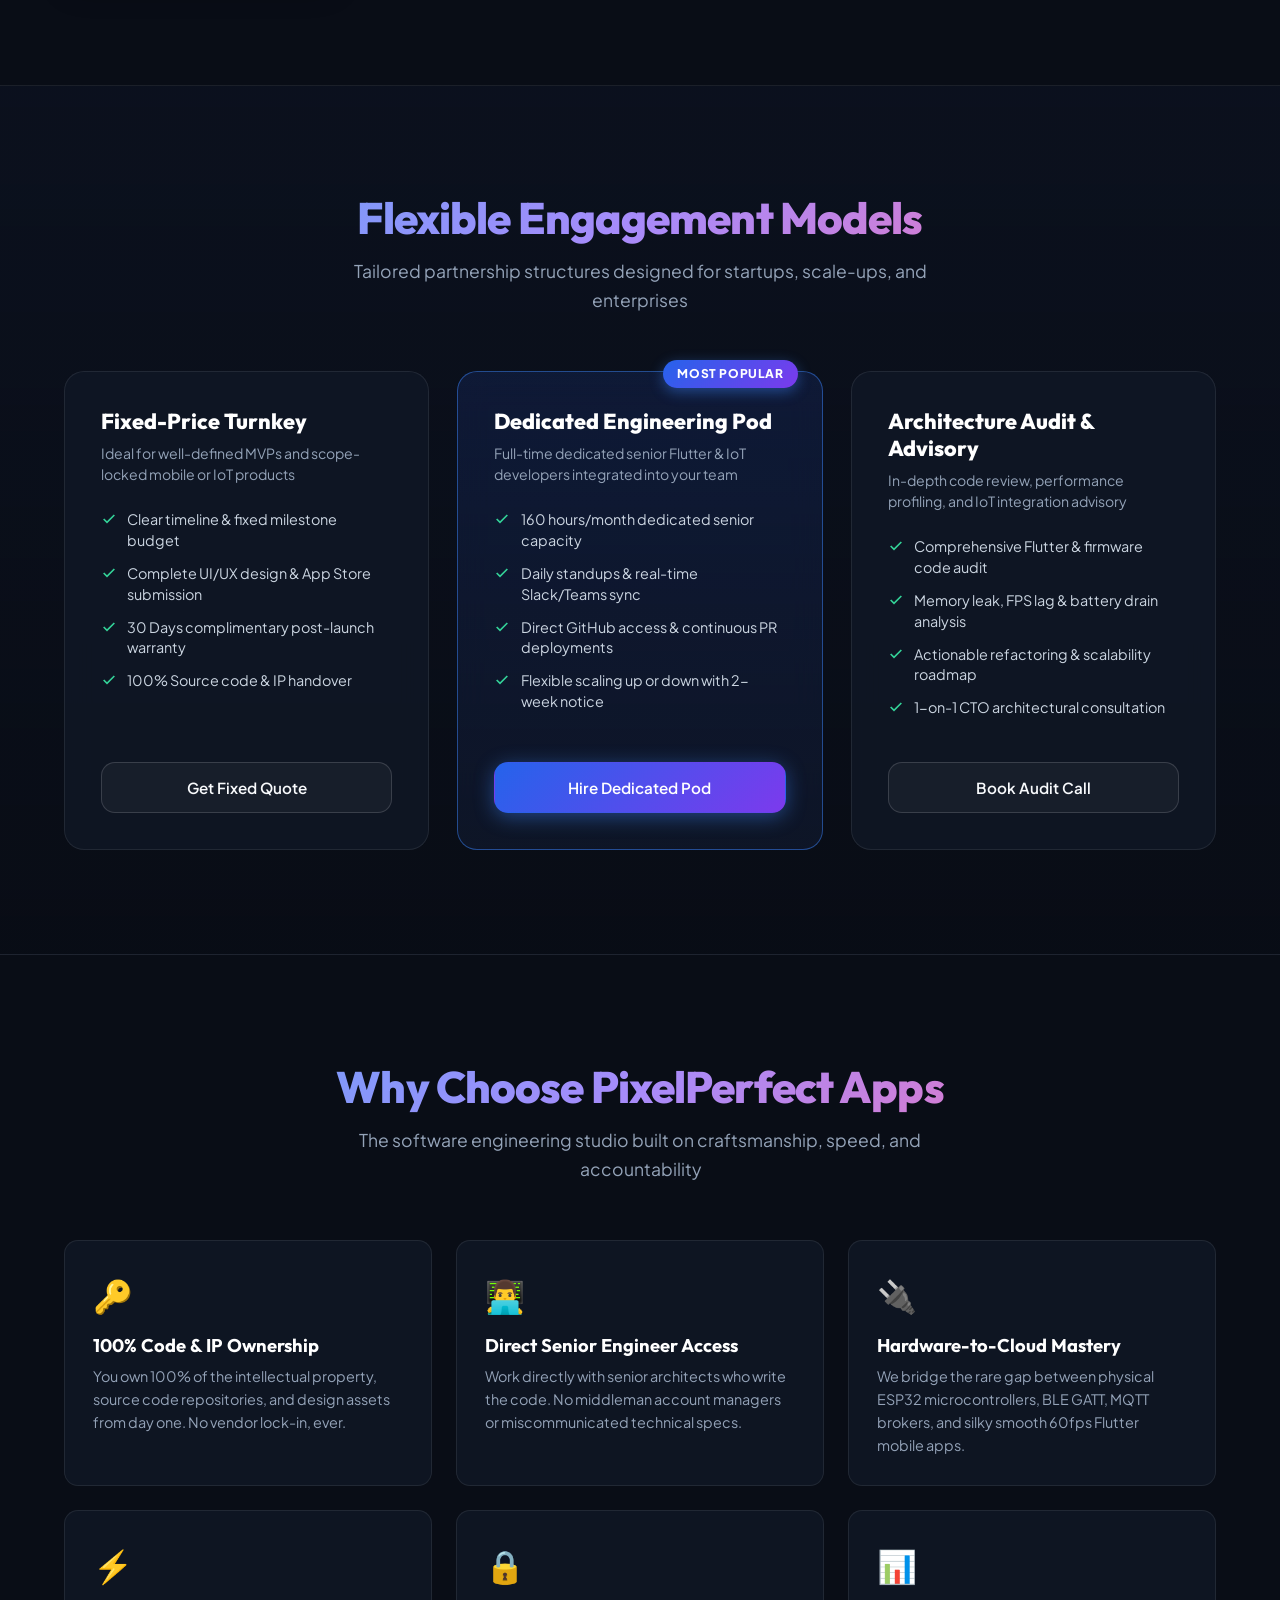
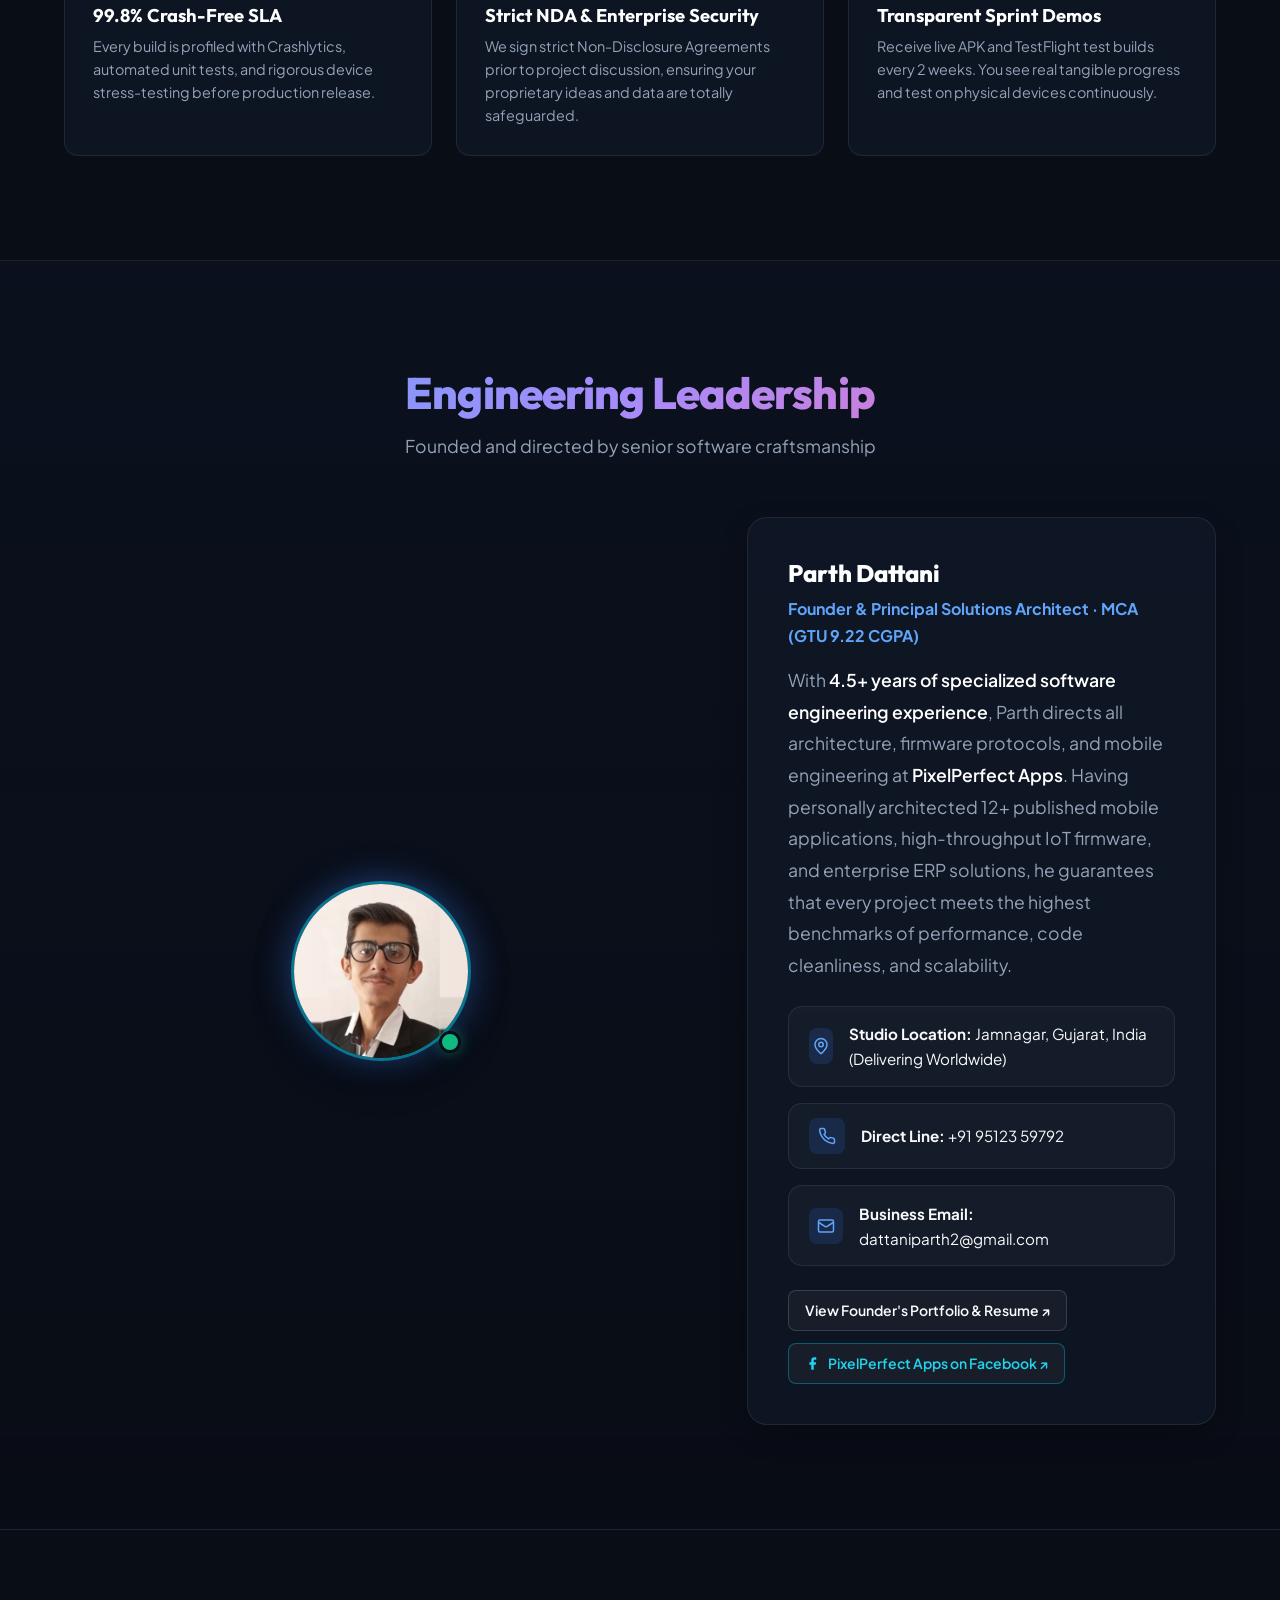
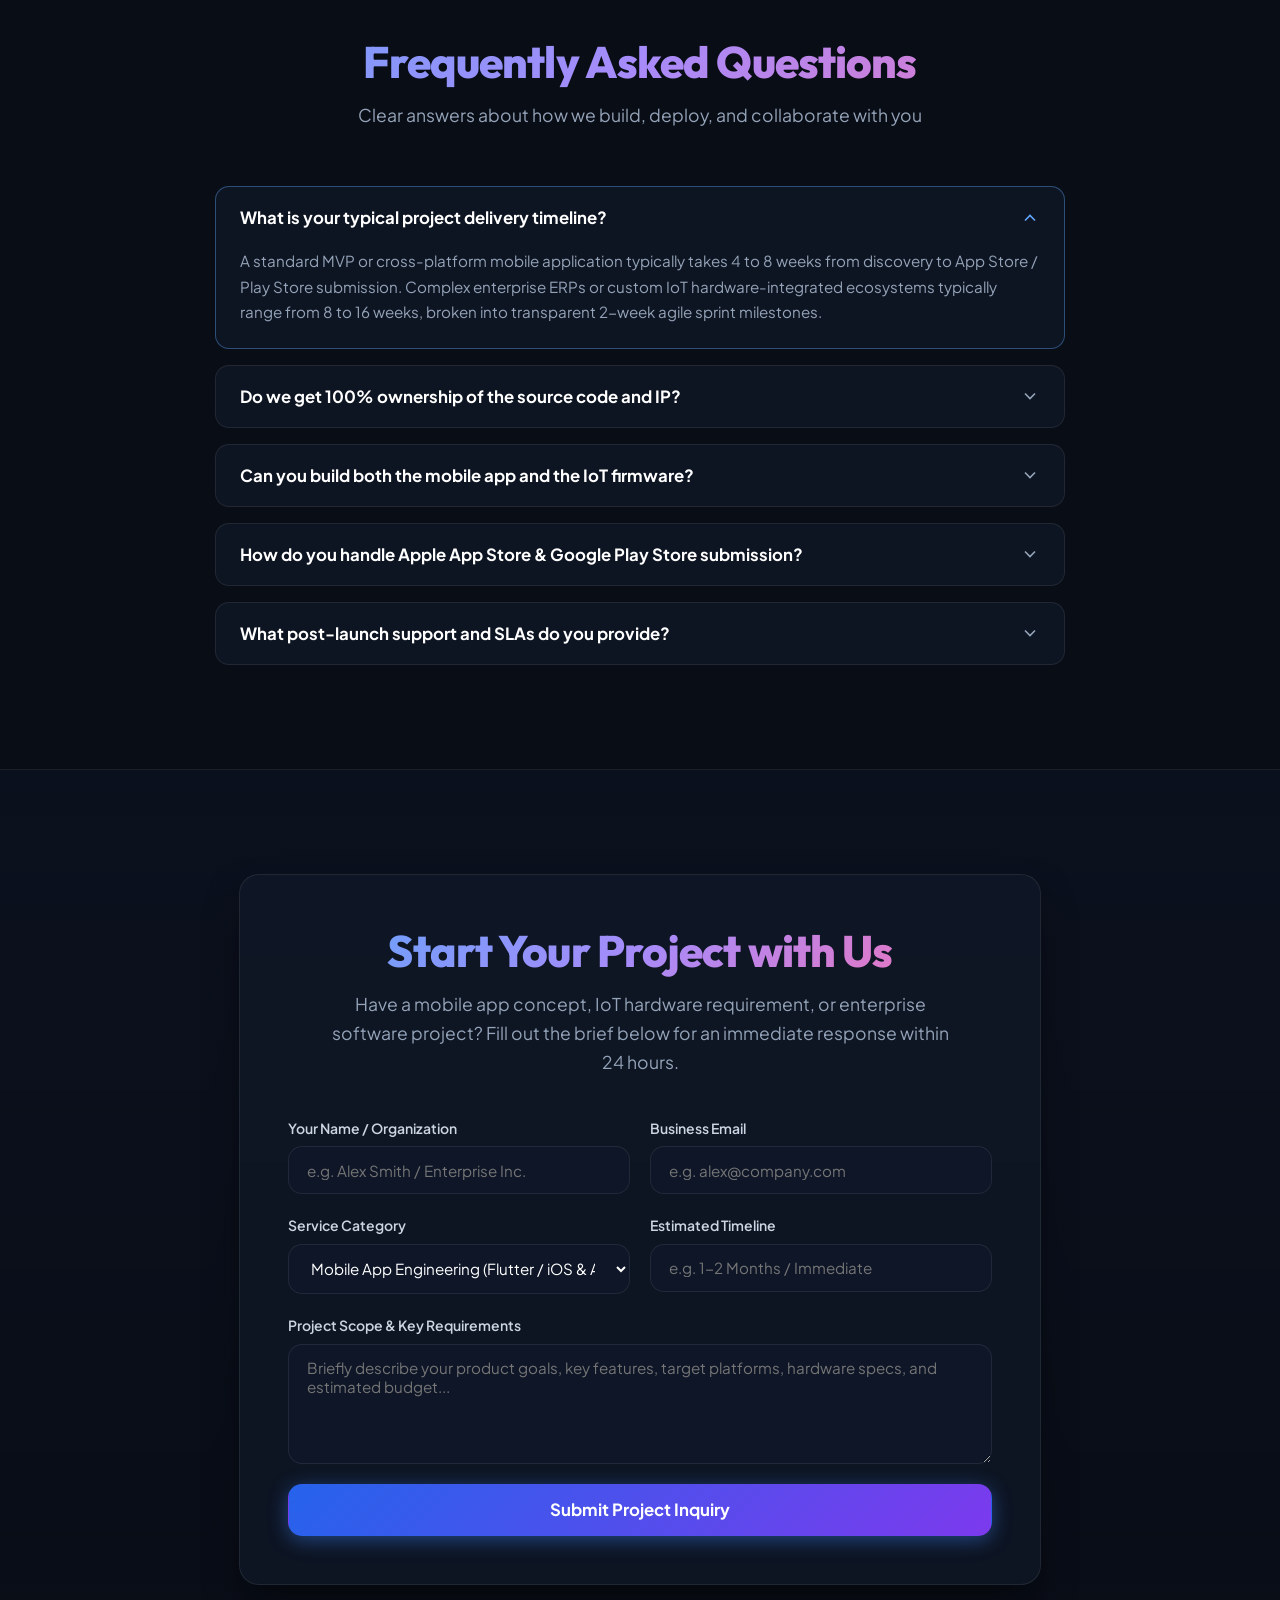
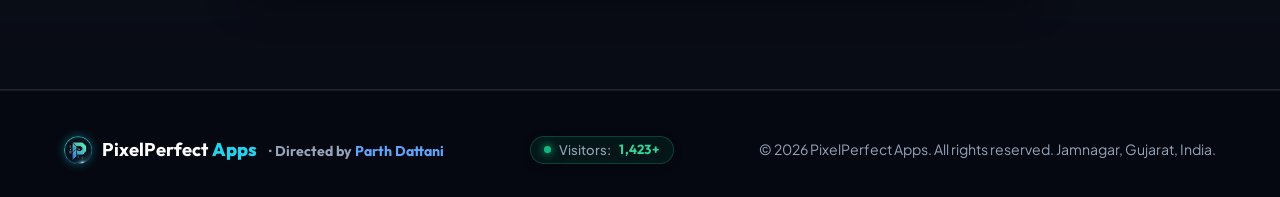
==== commit 9af202a9: "fix: synchronize visitor counter to 1,422+ across both Parth portfolio and PixelPerfect apps" ====
--- a/pixelperfect-apps.html
+++ b/pixelperfect-apps.html
@@ -132,7 +132,7 @@
               <div class="visitor-counter-pill" title="Visitors Counter">
                 <span class="visitor-pulse-dot"></span>
                 <span class="visitor-label">Visitors:</span>
-                <strong class="visitor-number visitor-count-val" id="heroVisitorCount">1,420+</strong>
+                <strong class="visitor-number visitor-count-val" id="heroVisitorCount">1,422+</strong>
               </div>
             </div>
           </div>
@@ -1248,7 +1248,7 @@
           <div class="footer-visitor-pill" title="Live Visitors Counter">
             <span class="visitor-pulse-dot"></span>
             <span class="visitor-label">Visitors:</span>
-            <strong class="visitor-number visitor-count-val" id="footerVisitorCount">1,420+</strong>
+            <strong class="visitor-number visitor-count-val" id="footerVisitorCount">1,422+</strong>
           </div>
         </div>
 
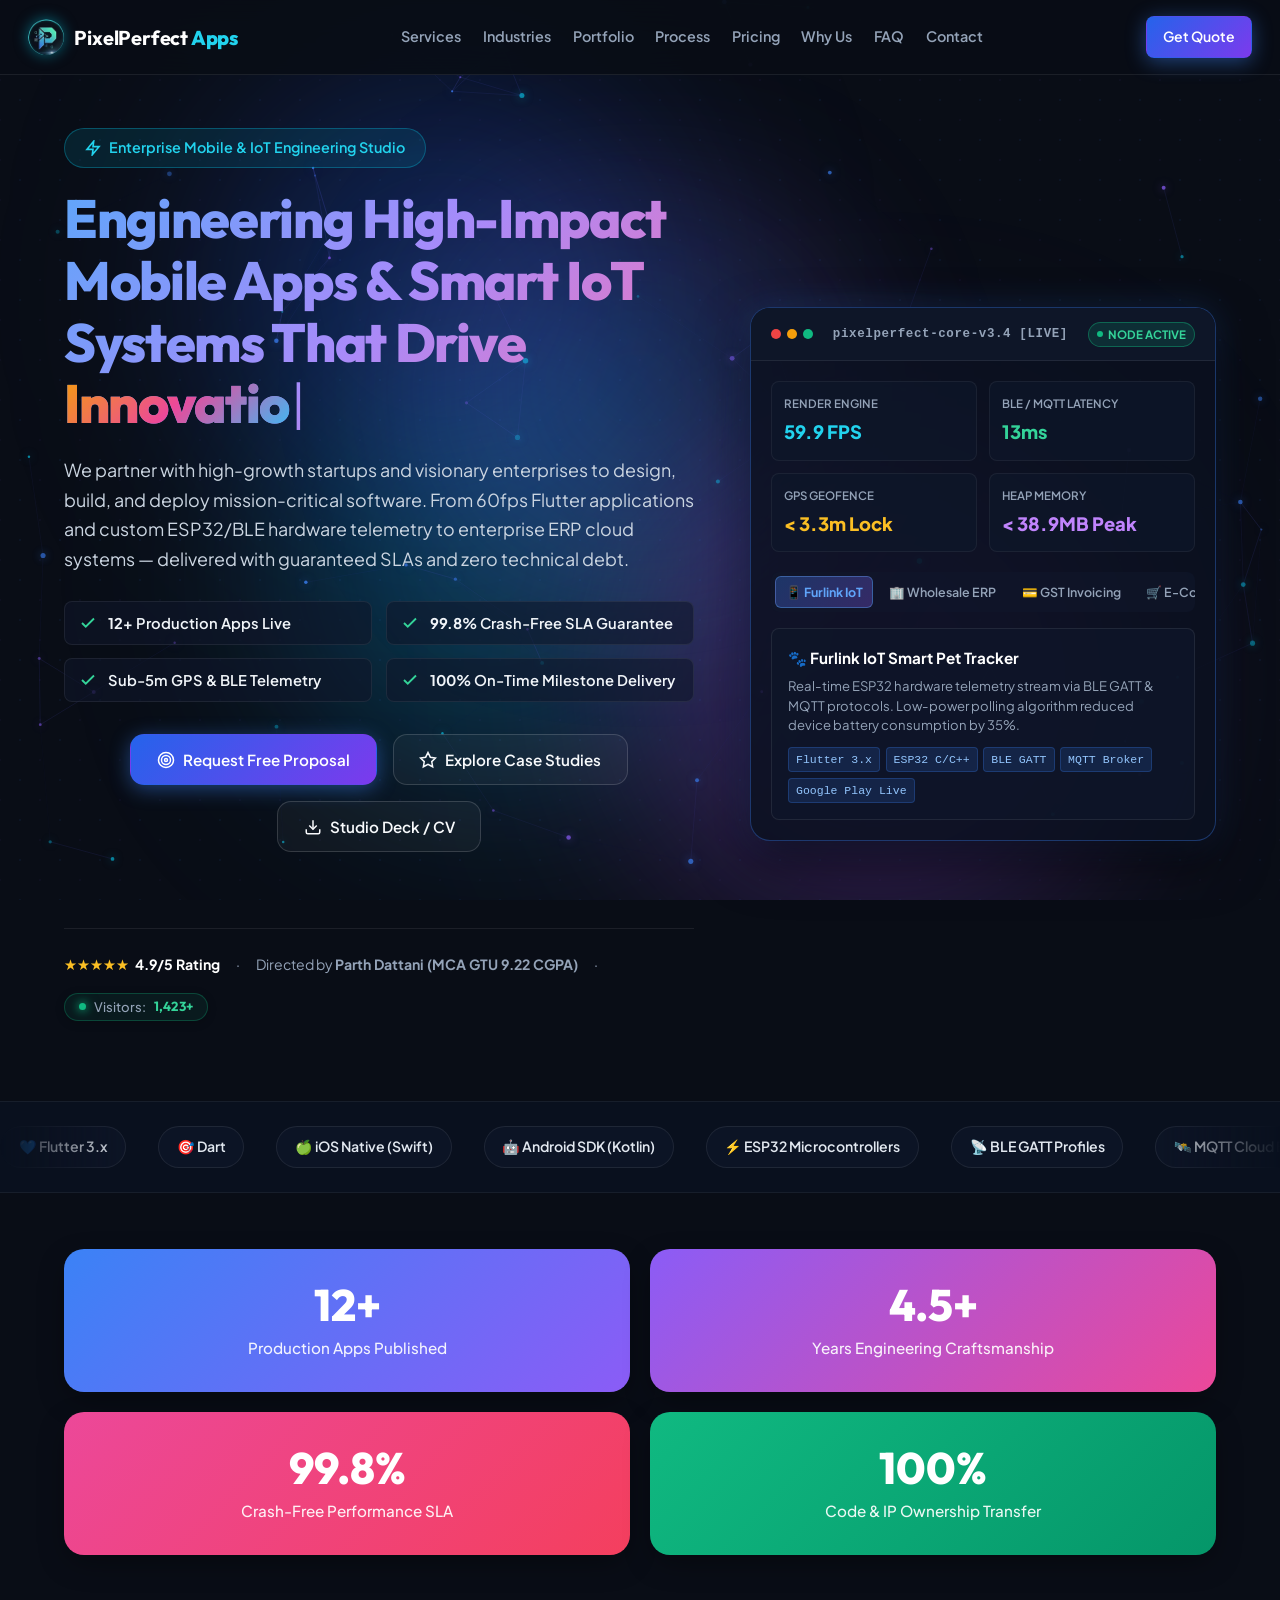
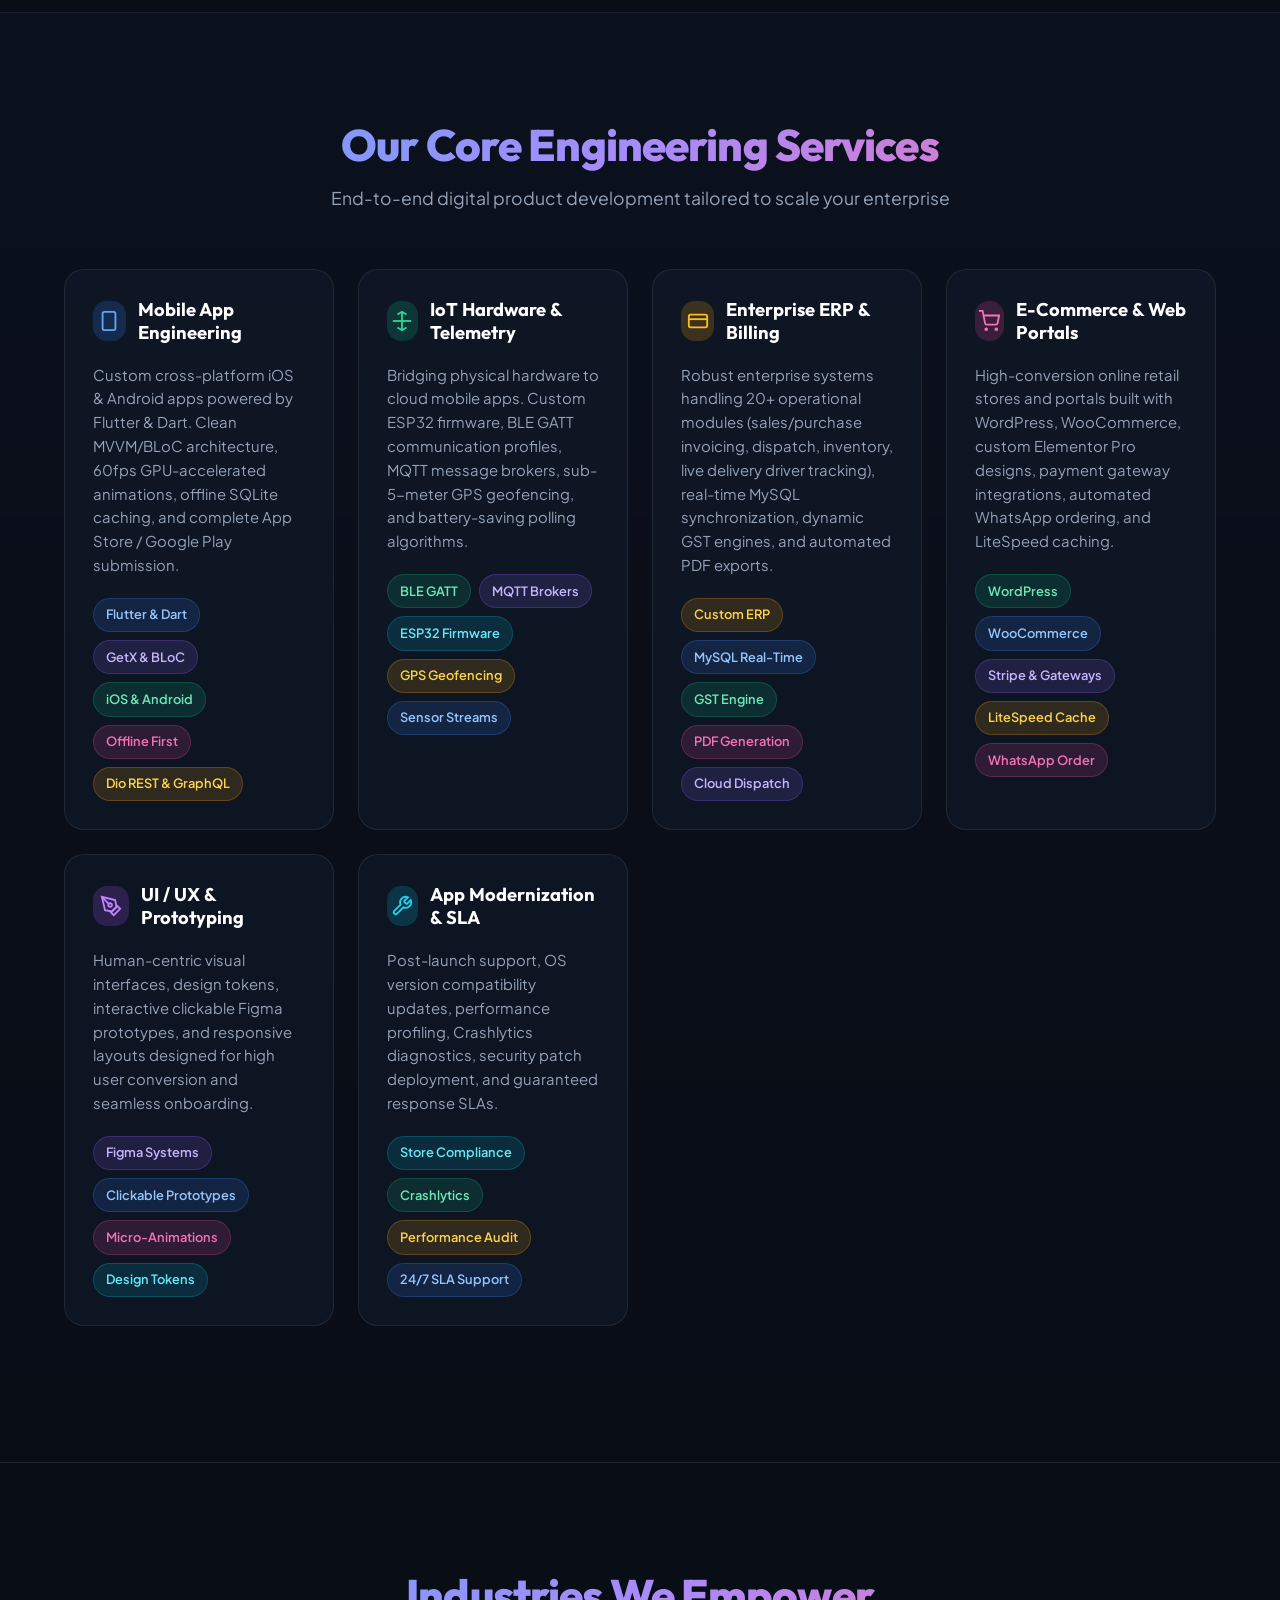
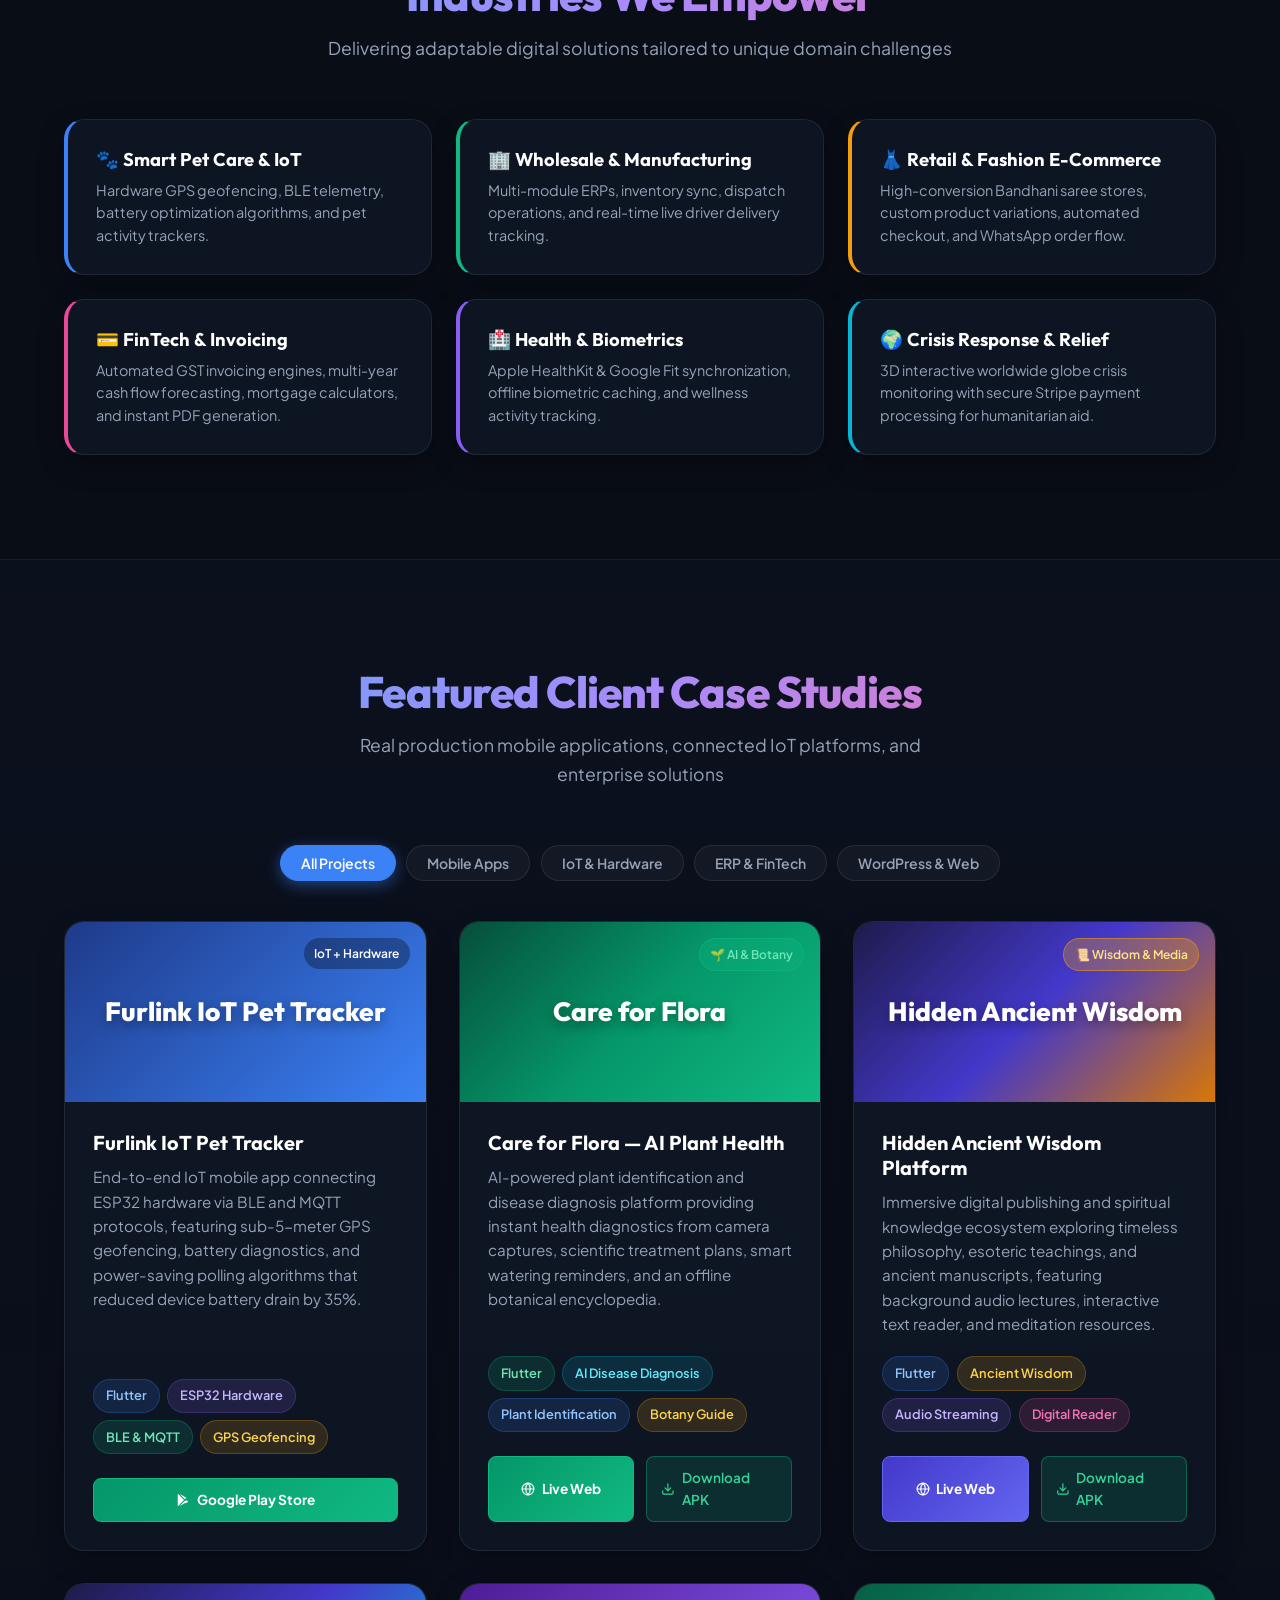
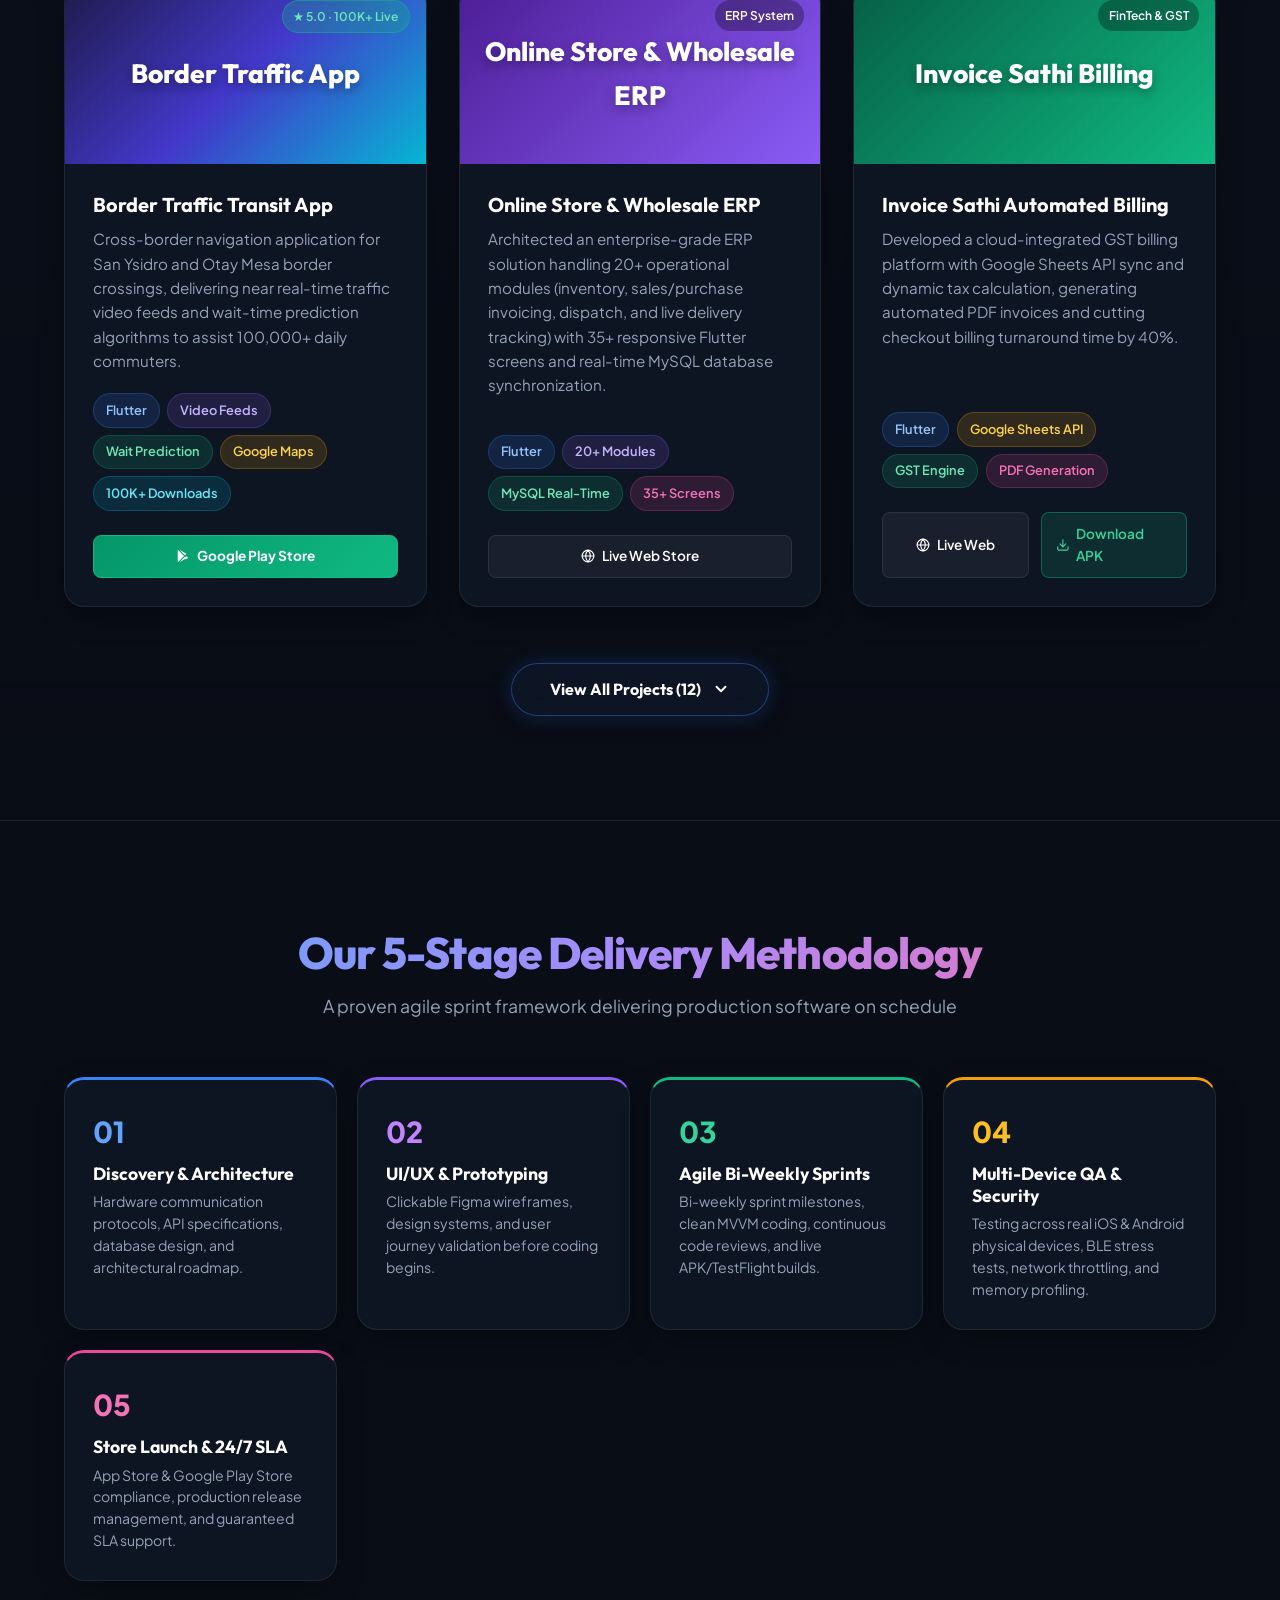
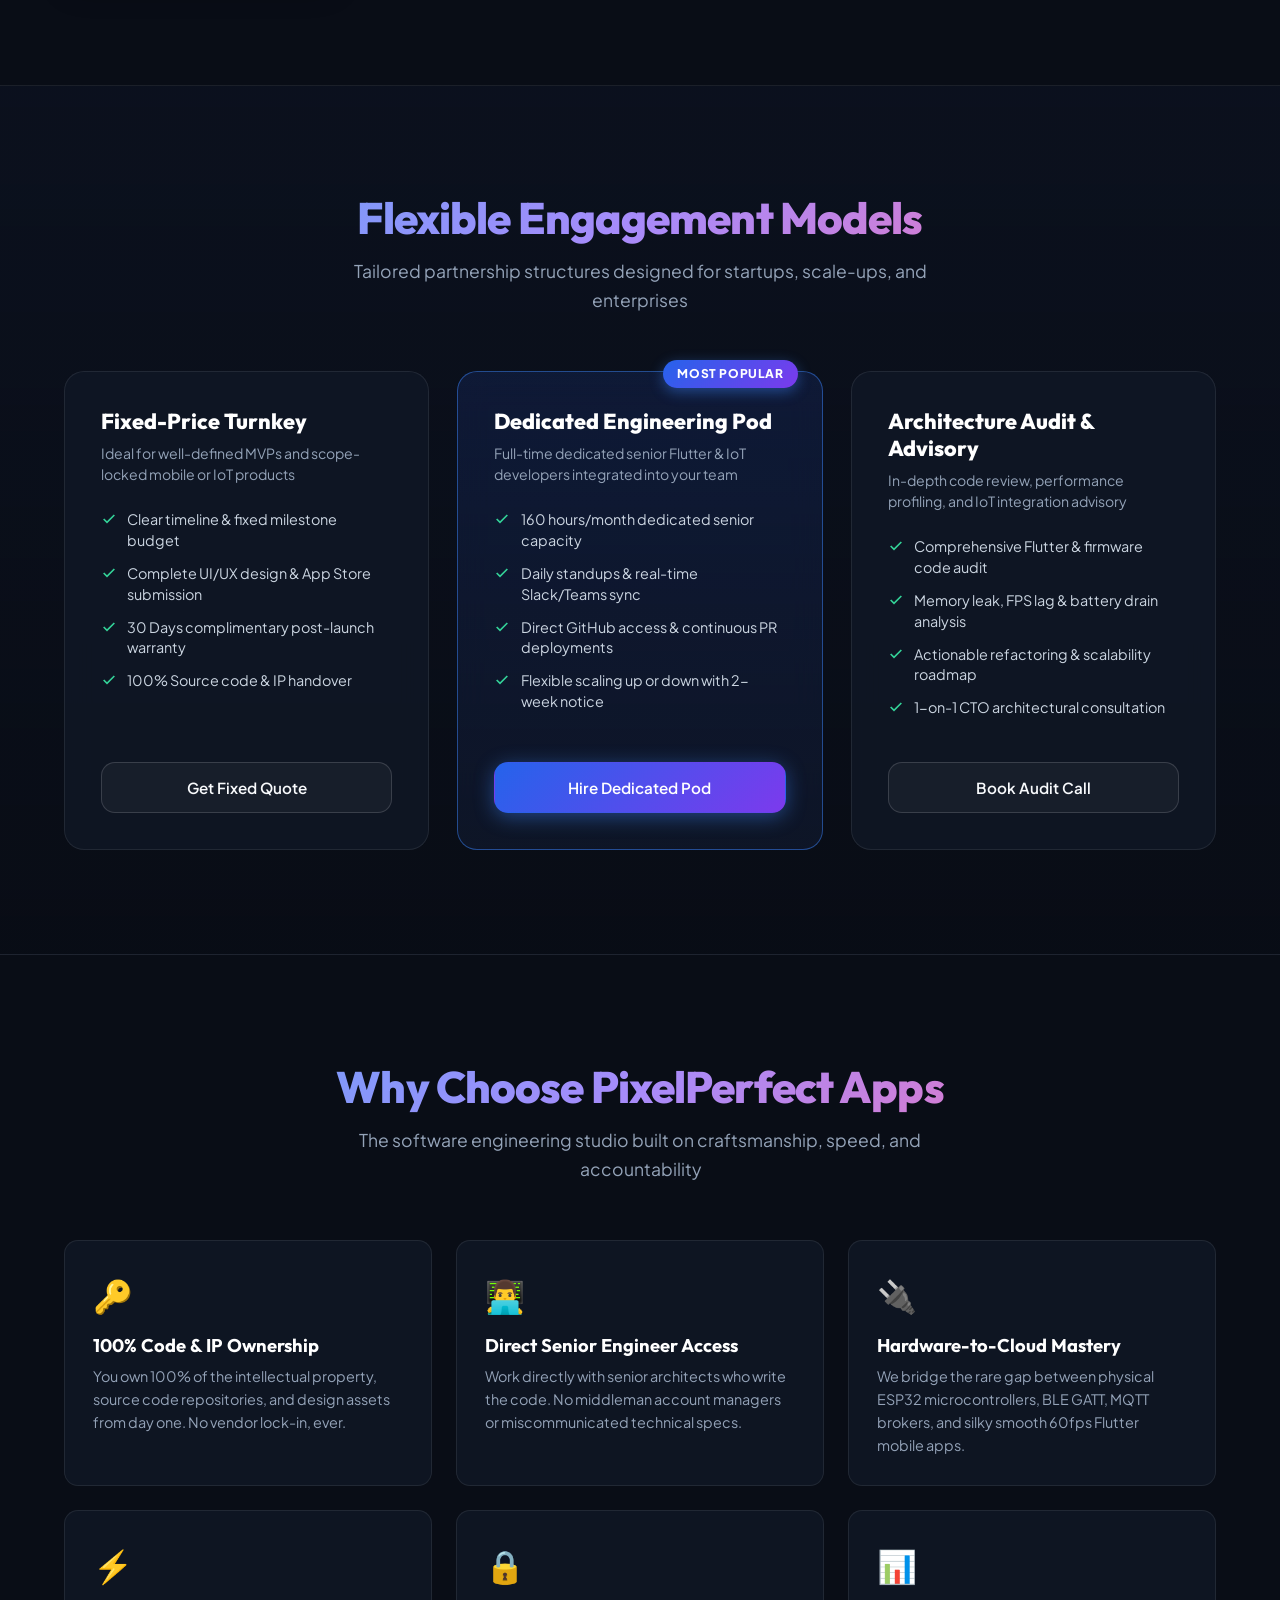
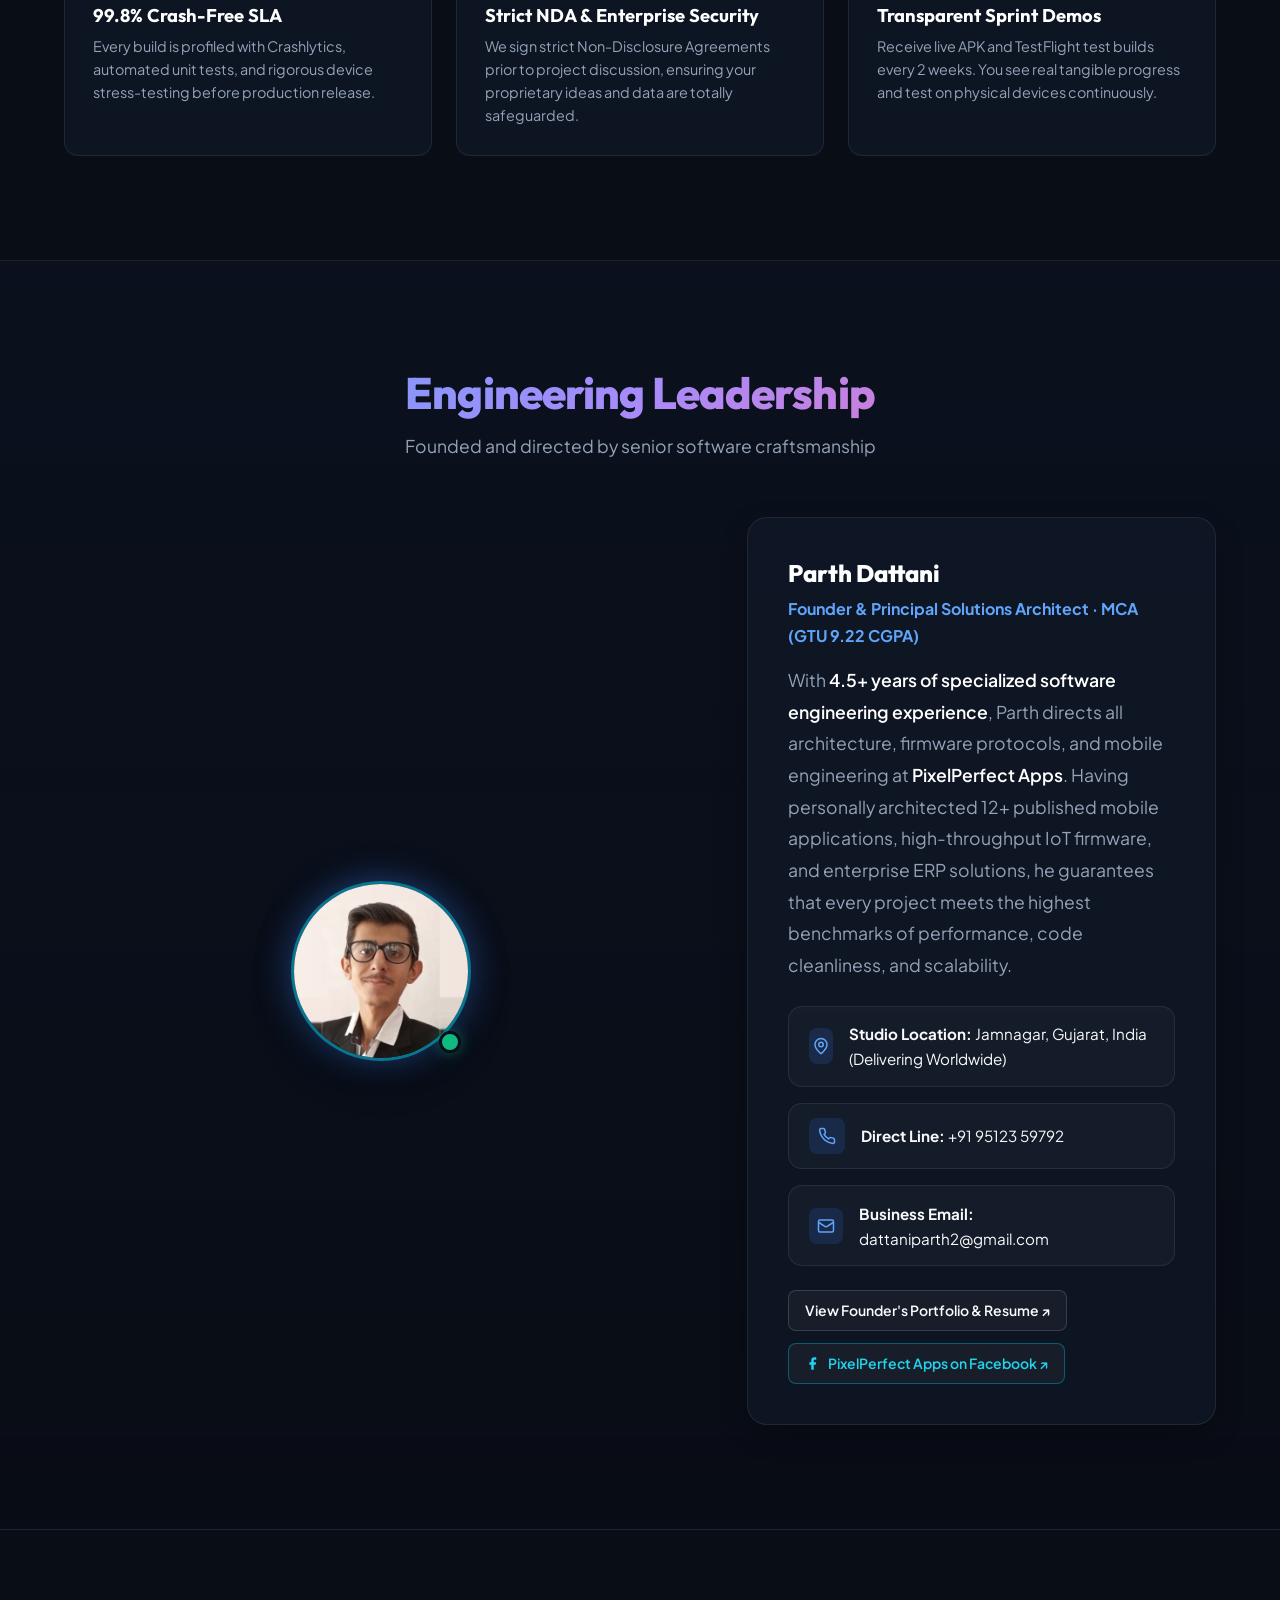
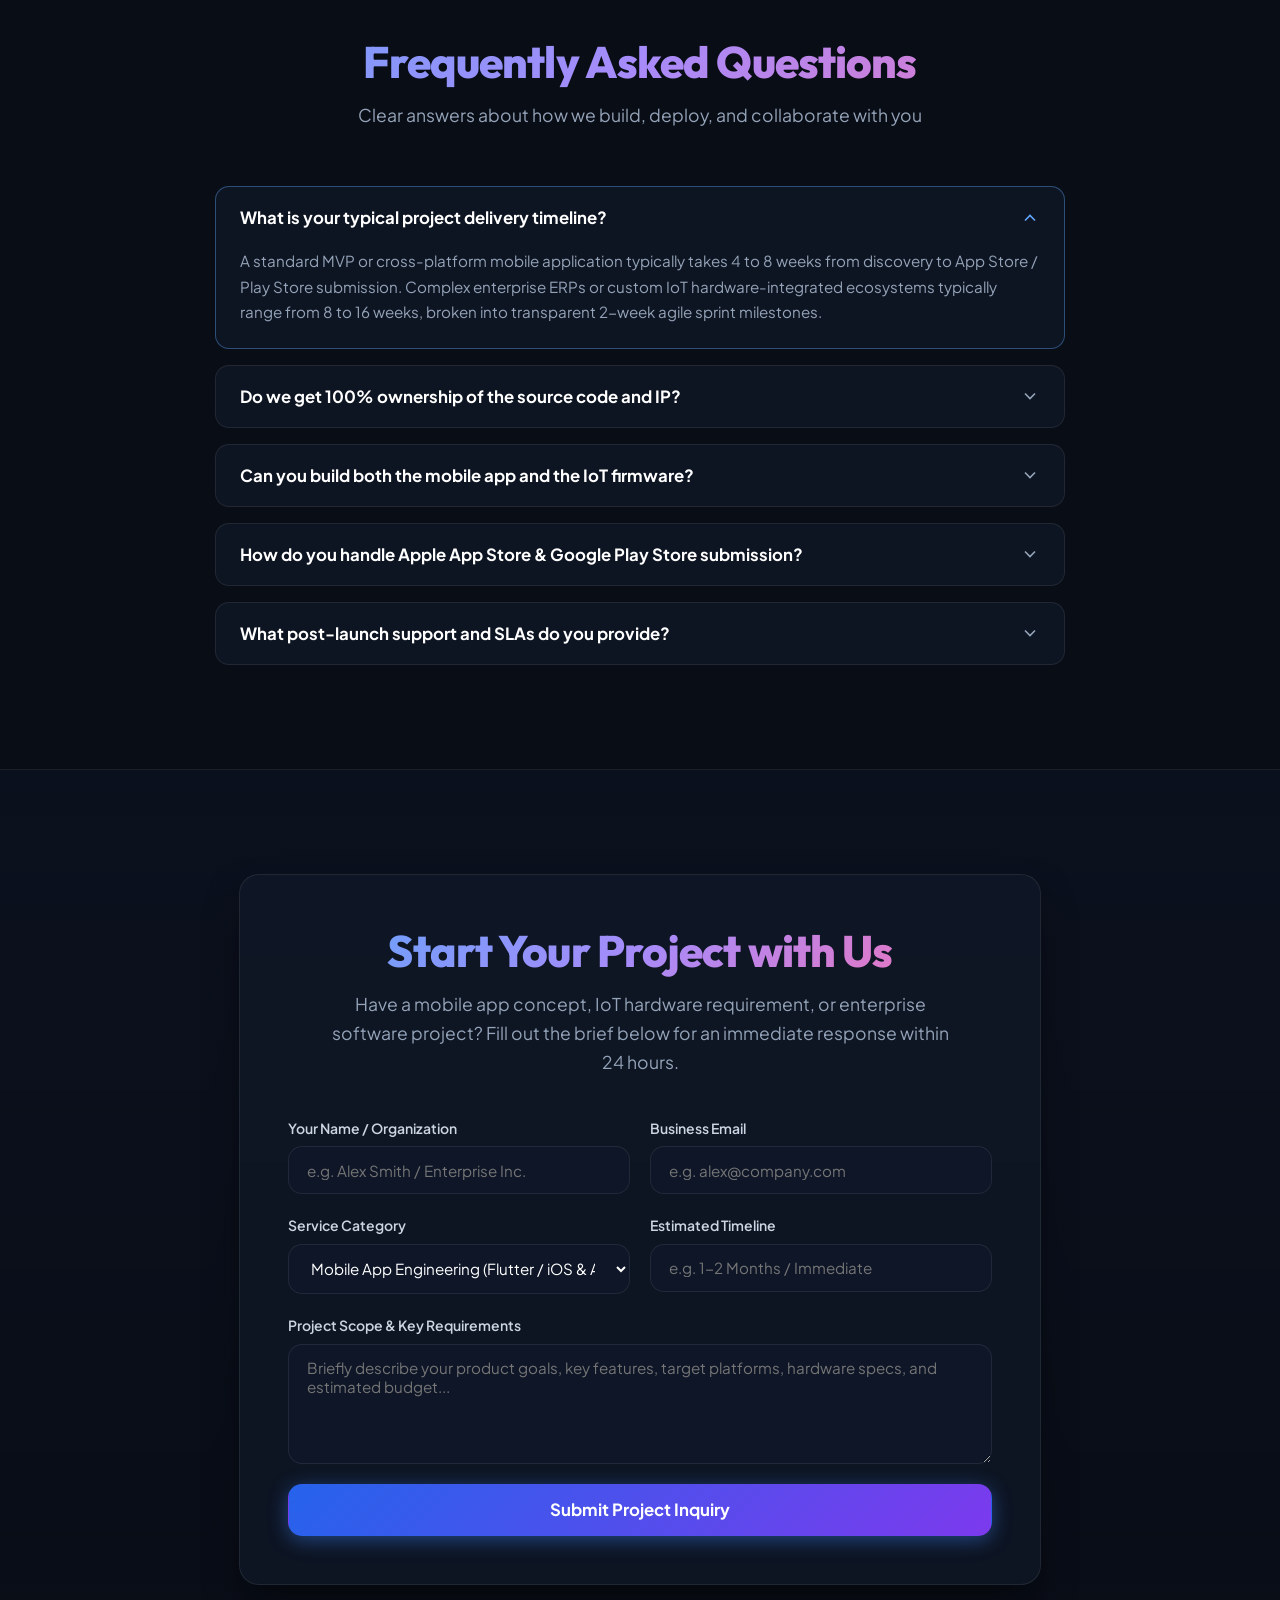
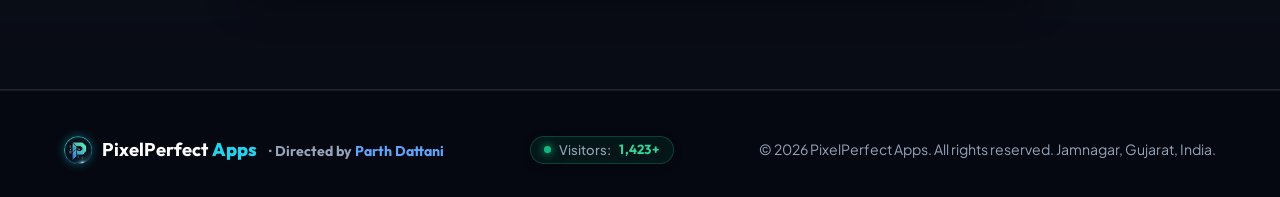
==== commit efdc87e5: "feat(seo): add comprehensive meta tags, Open Graph, Twitter cards, JSON-LD Schema (Person & FAQ), ro" ====
--- a/pixelperfect-apps.html
+++ b/pixelperfect-apps.html
@@ -3,16 +3,188 @@
 <head>
   <meta charset="UTF-8">
   <meta name="viewport" content="width=device-width, initial-scale=1.0">
-  <meta name="description" content="PixelPerfect Apps - Enterprise Mobile App Development, IoT Hardware Telemetry &amp; Cloud Software Company. We architect scalable 60fps Flutter apps, ESP32/BLE firmware, and custom ERP systems.">
-  <meta name="keywords" content="PixelPerfect Apps, Mobile App Development Company, Flutter Development Agency, IoT Solutions Company, BLE GATT, MQTT Protocol, ESP32 Firmware, Enterprise ERP, Web Development, Jamnagar, Gujarat, India">
+  <title>PixelPerfect Apps | Enterprise Mobile App Development &amp; IoT Solutions Studio</title>
+
+  <!-- Primary Meta Tags -->
+  <meta name="title" content="PixelPerfect Apps | Enterprise Mobile App Development &amp; IoT Solutions Studio">
+  <meta name="description" content="PixelPerfect Apps is an enterprise software engineering studio architecting mission-critical 60fps Flutter mobile applications, ESP32 BLE/MQTT hardware telemetry, and custom ERP cloud platforms. Guaranteed 99.8% crash-free SLAs. Based in Jamnagar, Gujarat — Delivering worldwide.">
+  <meta name="keywords" content="PixelPerfect Apps, Mobile App Development Company, Flutter App Development Agency, IoT Solutions Company, ESP32 Firmware Development, BLE GATT Development, MQTT Cloud Broker, Enterprise ERP Development, Cross-Platform Mobile Apps, App Development Jamnagar, App Development Gujarat India">
   <meta name="author" content="PixelPerfect Apps">
-  
-  <!-- Open Graph / Meta -->
-  <meta property="og:title" content="PixelPerfect Apps | Enterprise Mobile App &amp; IoT Development Studio">
-  <meta property="og:description" content="Engineering high-performance 60fps mobile applications, custom IoT hardware telemetry, and enterprise cloud solutions.">
+  <meta name="robots" content="index, follow, max-image-preview:large, max-snippet:-1, max-video-preview:-1">
+  <meta name="theme-color" content="#090d16">
+
+  <!-- Canonical URL -->
+  <link rel="canonical" href="https://pixelperfectapps.netlify.app/">
+
+  <!-- Favicon & Touch Icons -->
+  <link rel="icon" type="image/png" href="images/pixelperfect-logo.png">
+  <link rel="apple-touch-icon" href="images/pixelperfect-logo.png">
+
+  <!-- Open Graph / Facebook -->
   <meta property="og:type" content="website">
-
-  <title>PixelPerfect Apps | Enterprise Mobile App &amp; IoT Development Company</title>
+  <meta property="og:locale" content="en_US">
+  <meta property="og:site_name" content="PixelPerfect Apps">
+  <meta property="og:url" content="https://pixelperfectapps.netlify.app/">
+  <meta property="og:title" content="PixelPerfect Apps | Enterprise Mobile App &amp; IoT Engineering Studio">
+  <meta property="og:description" content="Architecting high-performance 60fps Flutter apps, ESP32 BLE telemetry, and enterprise cloud solutions with guaranteed SLAs.">
+  <meta property="og:image" content="https://pixelperfectapps.netlify.app/images/pixelperfect-banner.png">
+  <meta property="og:image:width" content="1200">
+  <meta property="og:image:height" content="630">
+  <meta property="og:image:alt" content="PixelPerfect Apps - Mobile App &amp; IoT Engineering Studio">
+
+  <!-- Twitter / X Card -->
+  <meta name="twitter:card" content="summary_large_image">
+  <meta name="twitter:url" content="https://pixelperfectapps.netlify.app/">
+  <meta name="twitter:title" content="PixelPerfect Apps | Mobile App &amp; IoT Engineering Studio">
+  <meta name="twitter:description" content="Engineering high-performance 60fps mobile applications, custom IoT hardware telemetry, and enterprise cloud ERP solutions.">
+  <meta name="twitter:image" content="https://pixelperfectapps.netlify.app/images/pixelperfect-banner.png">
+
+  <!-- Local & Geo Targeting Meta Tags -->
+  <meta name="geo.region" content="IN-GJ">
+  <meta name="geo.placename" content="Jamnagar">
+  <meta name="geo.position" content="22.4707;70.0577">
+  <meta name="ICBM" content="22.4707, 70.0577">
+
+  <!-- JSON-LD Structured Data: ProfessionalService & Organization -->
+  <script type="application/ld+json">
+  {
+    "@context": "https://schema.org",
+    "@type": "ProfessionalService",
+    "name": "PixelPerfect Apps",
+    "image": "https://pixelperfectapps.netlify.app/images/pixelperfect-banner.png",
+    "logo": "https://pixelperfectapps.netlify.app/images/pixelperfect-logo.png",
+    "url": "https://pixelperfectapps.netlify.app/",
+    "telephone": "+919512359792",
+    "priceRange": "$$",
+    "address": {
+      "@type": "PostalAddress",
+      "addressLocality": "Jamnagar",
+      "addressRegion": "Gujarat",
+      "addressCountry": "India"
+    },
+    "geo": {
+      "@type": "GeoCoordinates",
+      "latitude": 22.4707,
+      "longitude": 70.0577
+    },
+    "openingHoursSpecification": {
+      "@type": "OpeningHoursSpecification",
+      "dayOfWeek": [
+        "Monday",
+        "Tuesday",
+        "Wednesday",
+        "Thursday",
+        "Friday",
+        "Saturday"
+      ],
+      "opens": "09:00",
+      "closes": "20:00"
+    },
+    "founder": {
+      "@type": "Person",
+      "name": "Parth Dattani",
+      "jobTitle": "Principal Solutions Architect",
+      "url": "https://parth-dattani.github.io/portfolio/"
+    },
+    "sameAs": [
+      "https://github.com/Parth-Dattani",
+      "https://www.linkedin.com/in/parth-dattani-1ab69a16a/",
+      "https://www.facebook.com/profile.php?id=61587304689456"
+    ],
+    "areaServed": {
+      "@type": "AdministrativeArea",
+      "name": "Worldwide"
+    },
+    "hasOfferCatalog": {
+      "@type": "OfferCatalog",
+      "name": "Software Engineering Services",
+      "itemListElement": [
+        {
+          "@type": "Offer",
+          "itemOffered": {
+            "@type": "Service",
+            "name": "Mobile App Engineering (Flutter, iOS, Android)",
+            "description": "Cross-platform mobile app development with 60fps animations, Clean MVVM architecture, and App Store / Google Play publishing."
+          }
+        },
+        {
+          "@type": "Offer",
+          "itemOffered": {
+            "@type": "Service",
+            "name": "IoT Hardware Telemetry & Firmware (ESP32, BLE, MQTT)",
+            "description": "Custom microcontroller firmware, BLE GATT communication profiles, MQTT cloud brokers, and sub-5m GPS geofencing."
+          }
+        },
+        {
+          "@type": "Offer",
+          "itemOffered": {
+            "@type": "Service",
+            "name": "Enterprise ERP & FinTech Cloud Systems",
+            "description": "Bespoke business automation ERPs handling multi-module inventory, dispatch, real-time MySQL synchronization, and GST engines."
+          }
+        },
+        {
+          "@type": "Offer",
+          "itemOffered": {
+            "@type": "Service",
+            "name": "E-Commerce & High-Conversion Web Portals",
+            "description": "WooCommerce, WordPress, WhatsApp automated ordering engines, and LiteSpeed optimized platforms."
+          }
+        }
+      ]
+    }
+  }
+  </script>
+
+  <!-- JSON-LD Structured Data: FAQPage Rich Snippet -->
+  <script type="application/ld+json">
+  {
+    "@context": "https://schema.org",
+    "@type": "FAQPage",
+    "mainEntity": [
+      {
+        "@type": "Question",
+        "name": "What core technologies and frameworks does PixelPerfect Apps specialize in?",
+        "acceptedAnswer": {
+          "@type": "Answer",
+          "text": "We specialize in cross-platform mobile engineering using Flutter & Dart for iOS and Android, embedded firmware for ESP32 microcontrollers, Bluetooth Low Energy (BLE GATT), MQTT cloud brokers, Firebase suite, MySQL real-time databases, and WordPress/WooCommerce."
+        }
+      },
+      {
+        "@type": "Question",
+        "name": "How does your development and sprint delivery process work?",
+        "acceptedAnswer": {
+          "@type": "Answer",
+          "text": "We operate in agile 2-week sprints. Each sprint begins with agreed milestones, followed by continuous coding, peer reviews, automated unit testing, and bi-weekly live APK / TestFlight builds delivered directly to you for feedback."
+        }
+      },
+      {
+        "@type": "Question",
+        "name": "Who owns the intellectual property (IP) and source code?",
+        "acceptedAnswer": {
+          "@type": "Answer",
+          "text": "You do — 100%. Upon completion and milestone settlement, all source code, Figma design assets, database schemas, and intellectual property rights are fully transferred to your company with zero licensing fees or lock-ins."
+        }
+      },
+      {
+        "@type": "Question",
+        "name": "How do you estimate project pricing and timelines?",
+        "acceptedAnswer": {
+          "@type": "Answer",
+          "text": "We offer two models: Fixed-Price Turnkey (ideal for MVPs with well-defined scopes and milestone budgets) and Dedicated Engineering Pods (monthly capacity with daily standups and continuous PR deployments)."
+        }
+      },
+      {
+        "@type": "Question",
+        "name": "What post-launch support and SLAs do you provide?",
+        "acceptedAnswer": {
+          "@type": "Answer",
+          "text": "Every fixed project includes 30 days of complimentary post-launch warranty support. Beyond that, we provide monthly SLA retainers covering OS updates (iOS/Android major releases), Crashlytics diagnostics, database backups, security patches, and guaranteed response times."
+        }
+      }
+    ]
+  }
+  </script>
 
   <!-- Google Fonts -->
   <link rel="preconnect" href="https://fonts.googleapis.com">
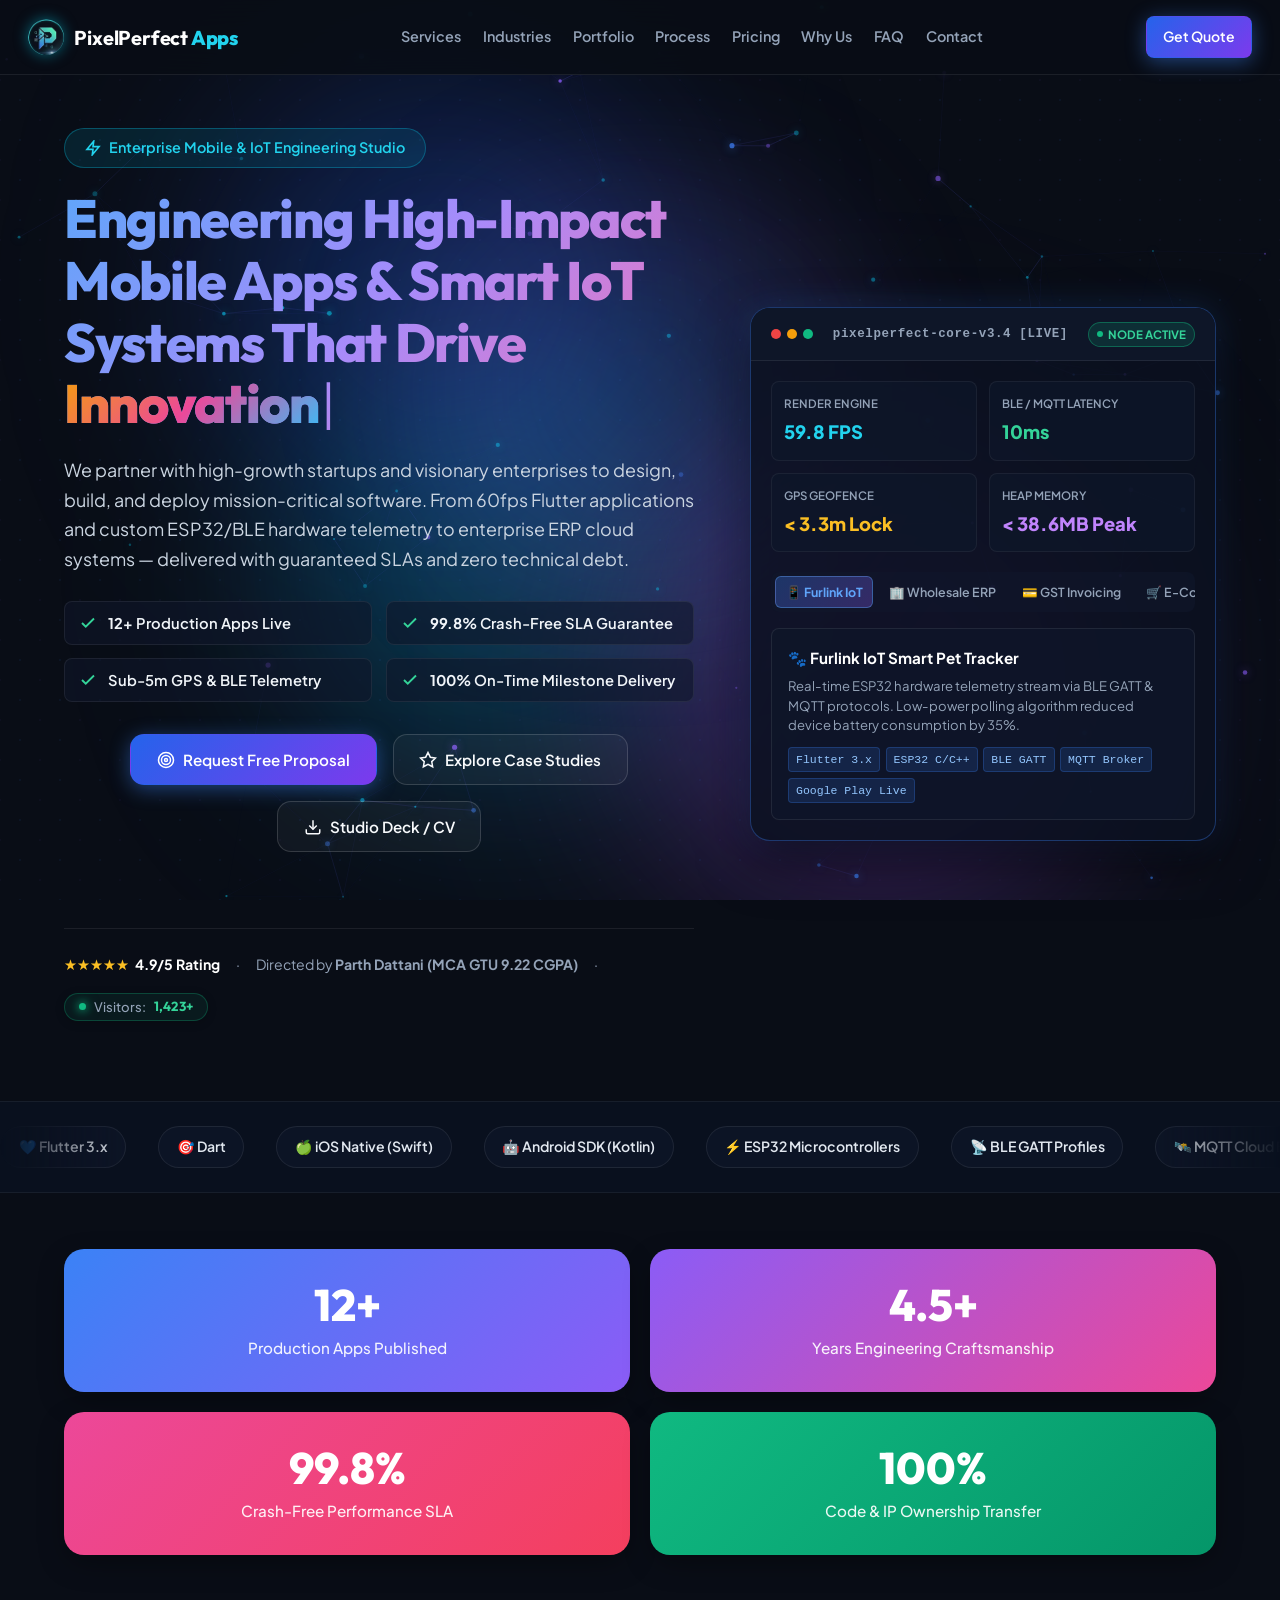
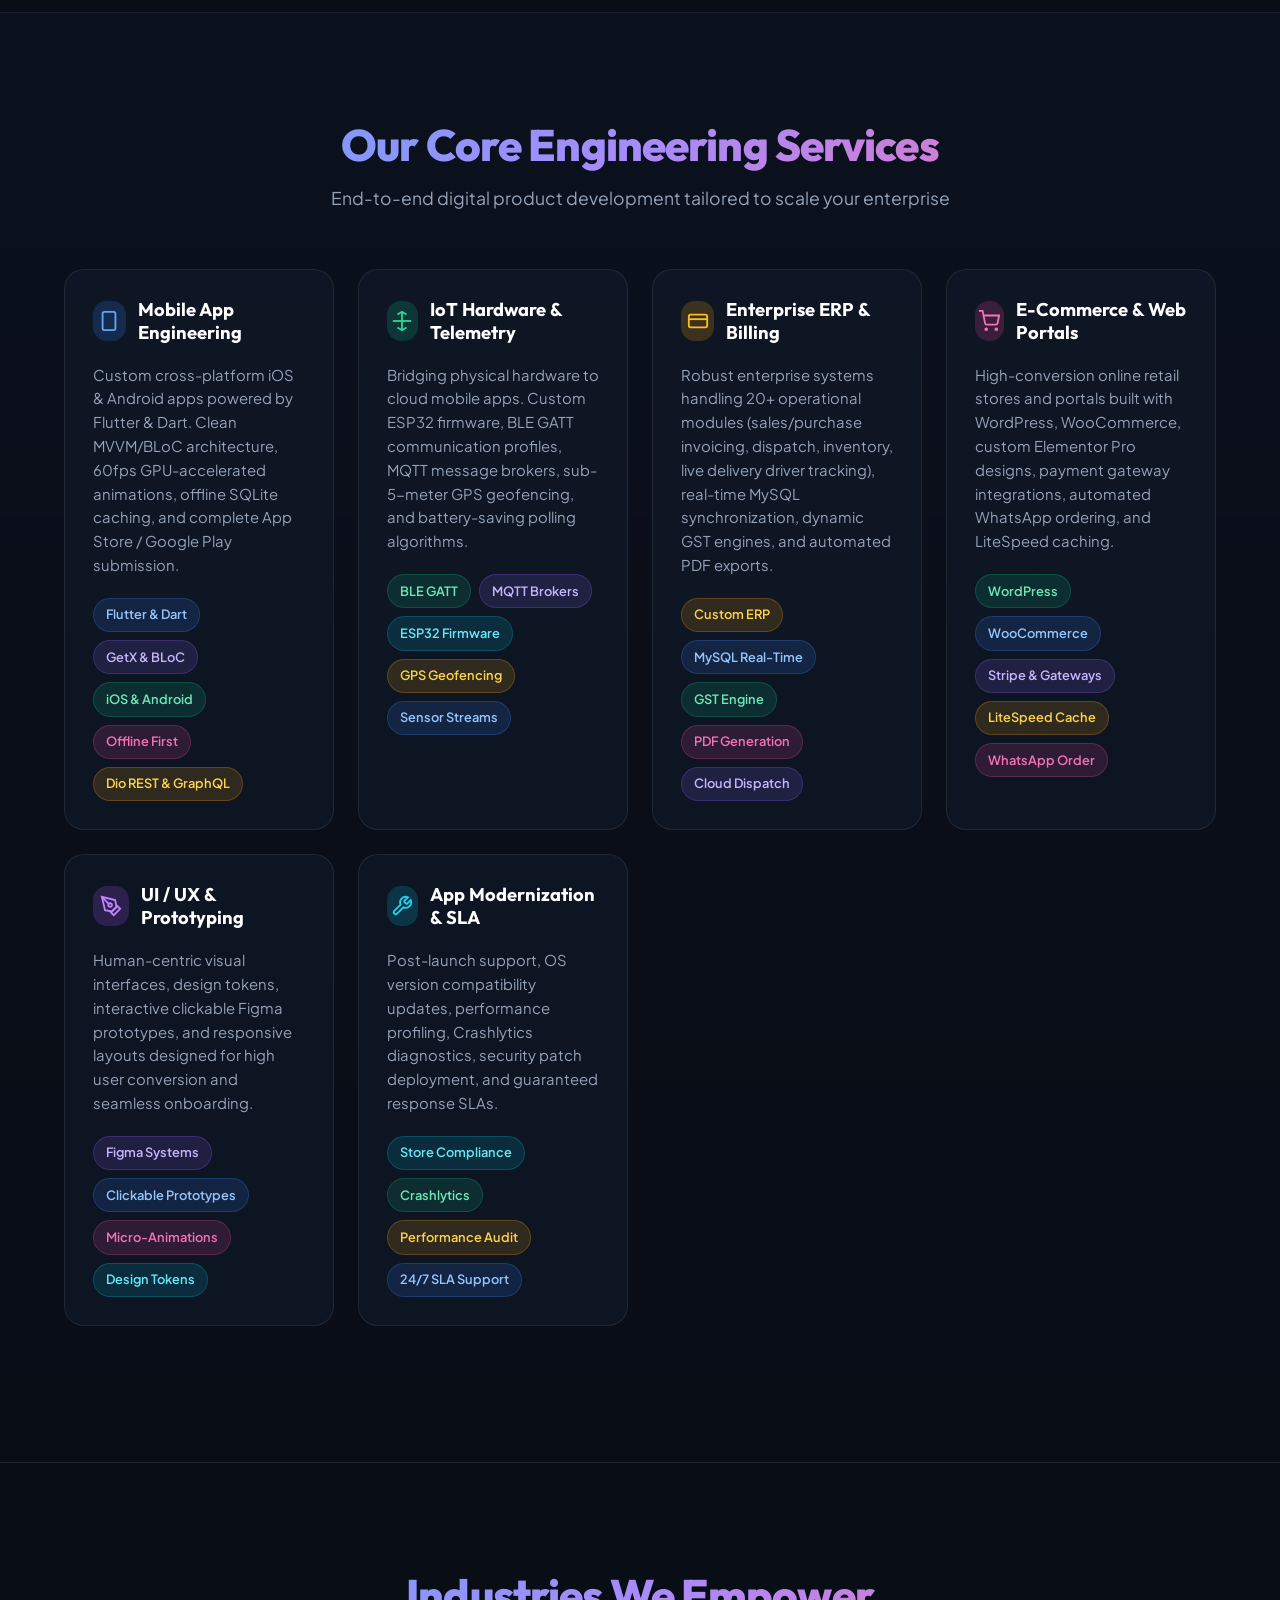
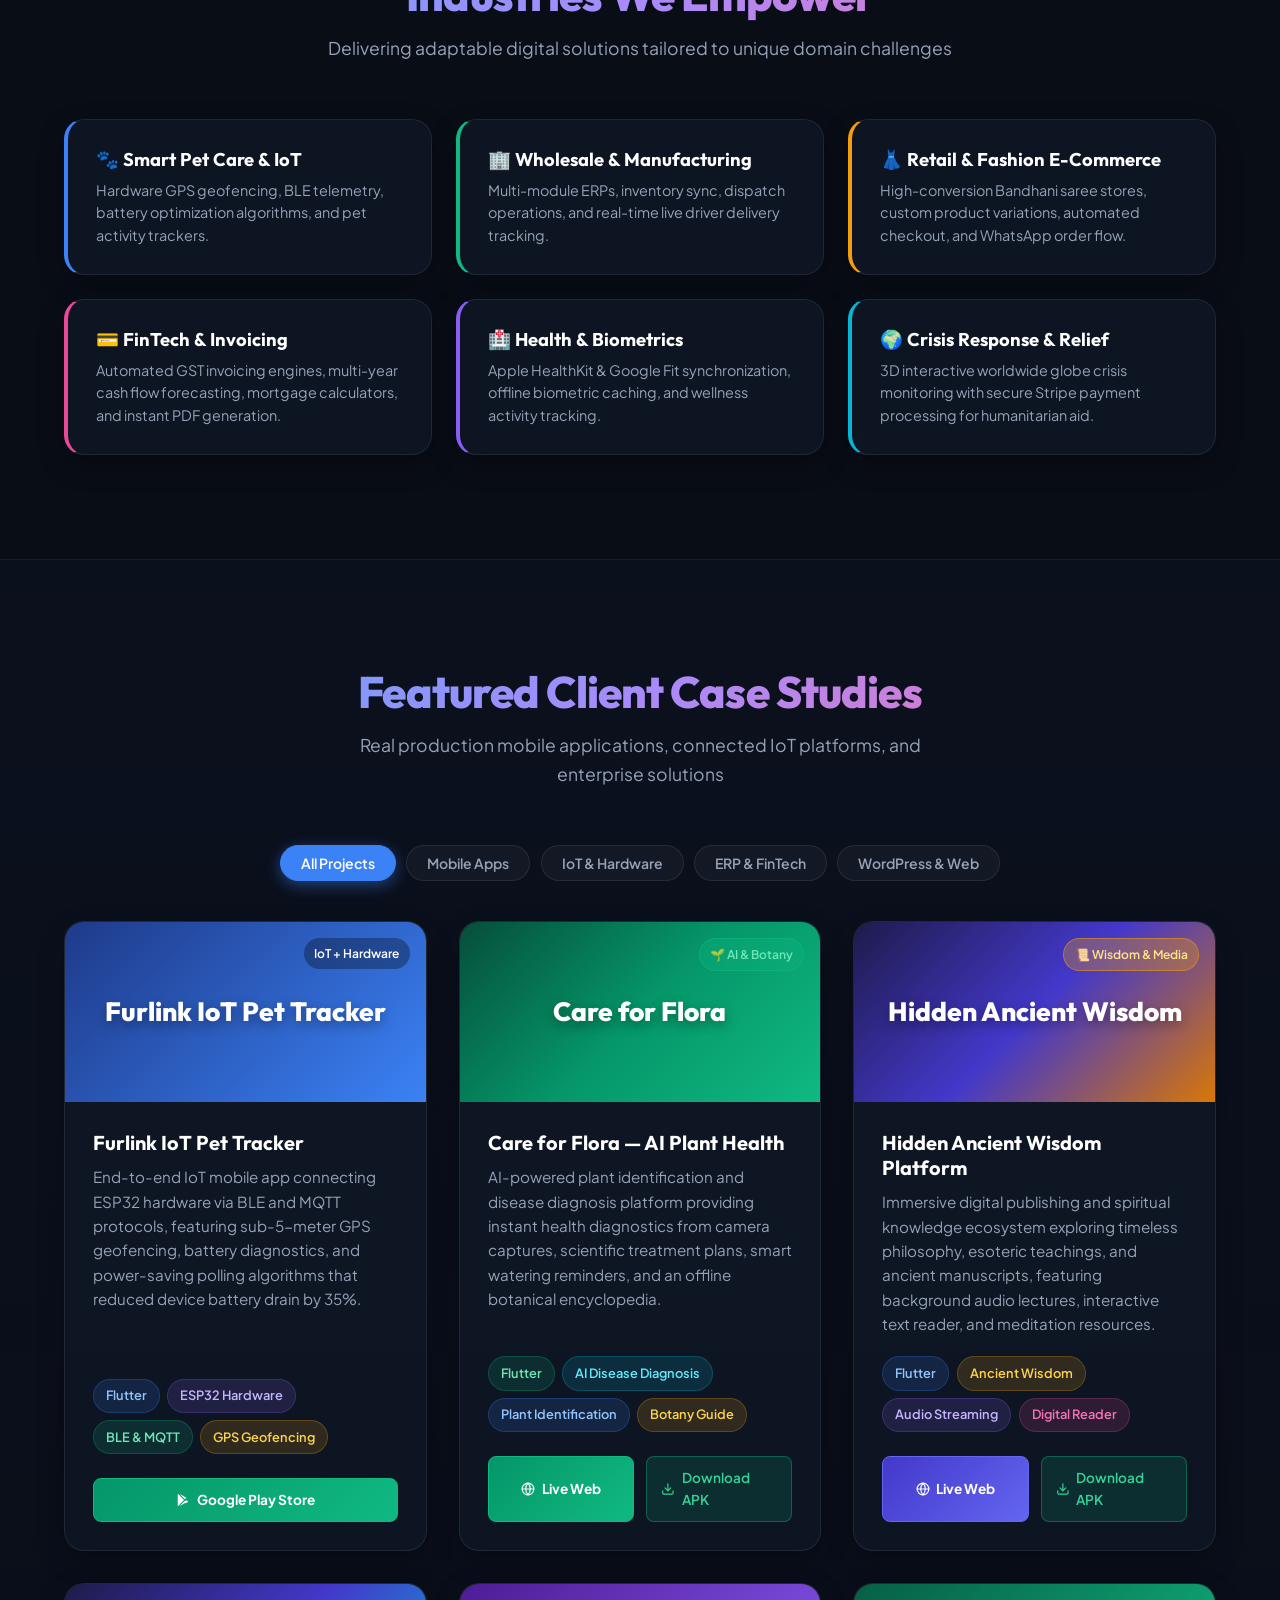
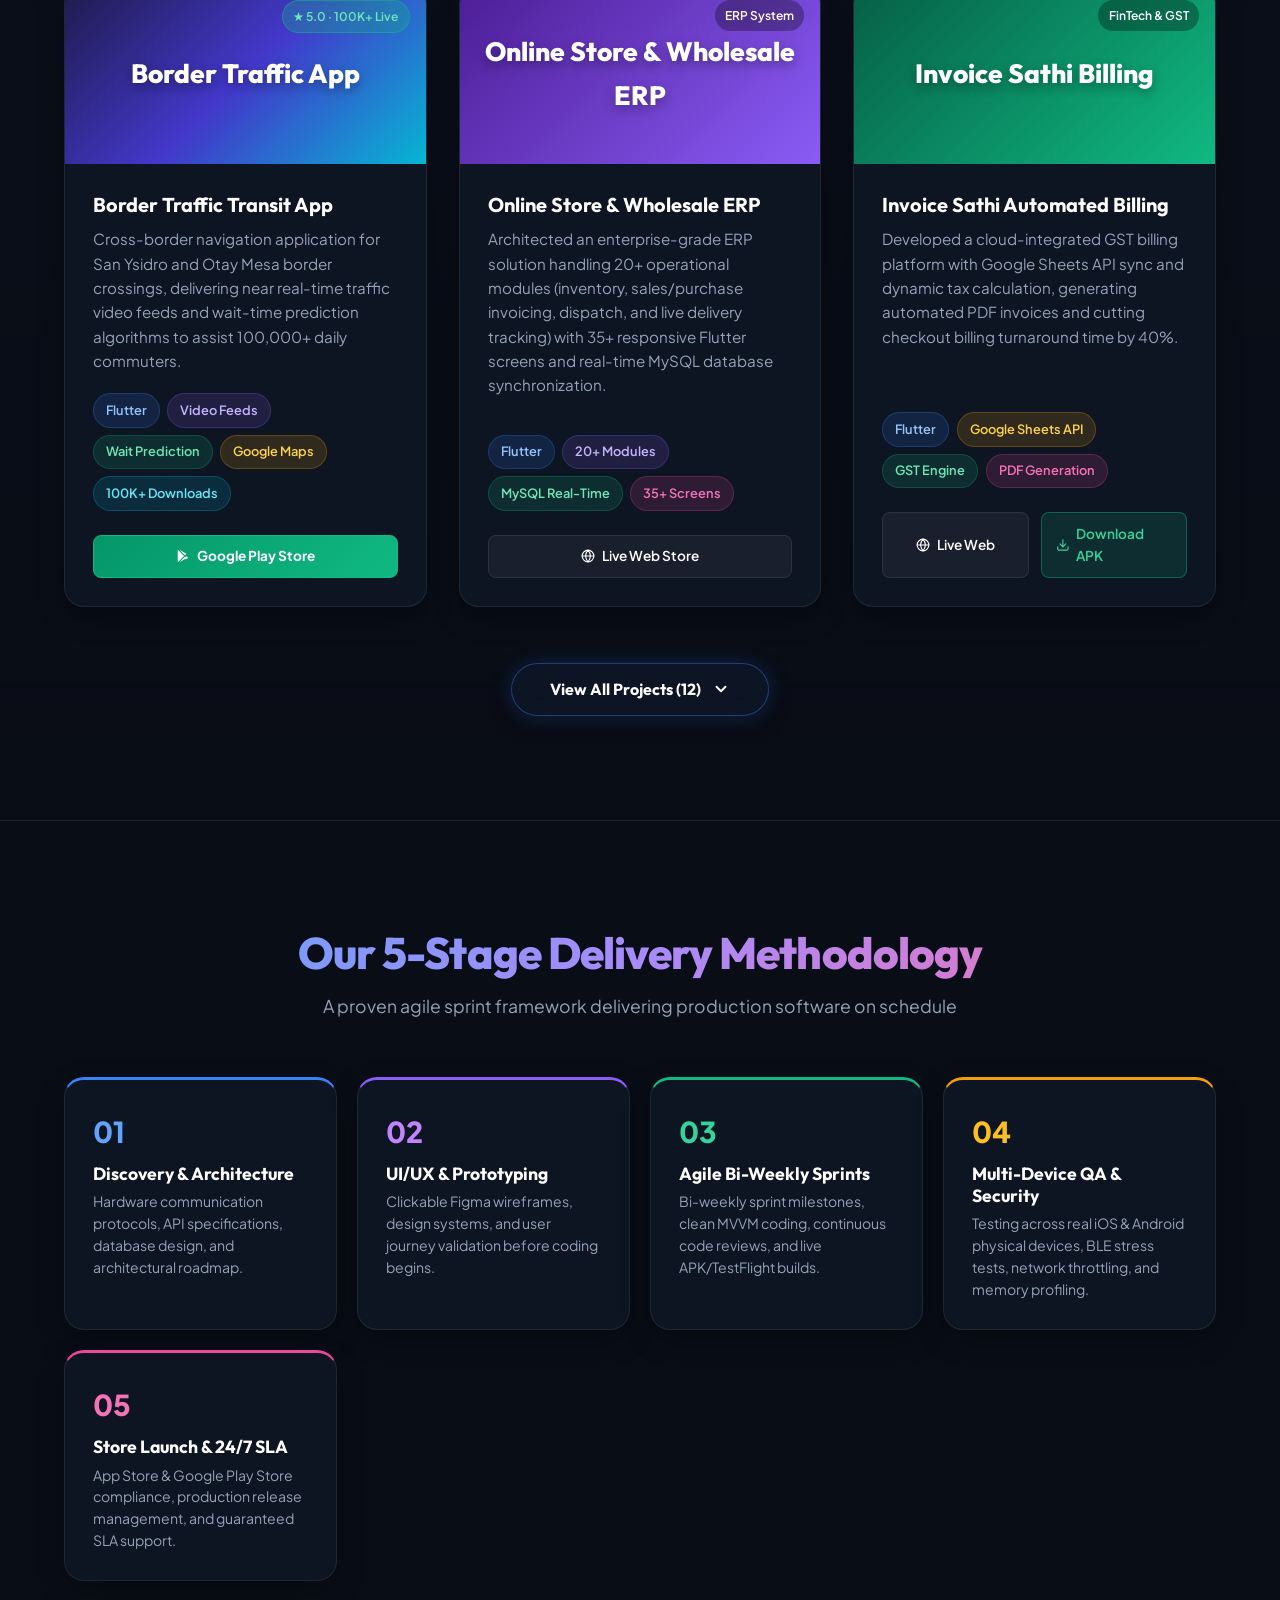
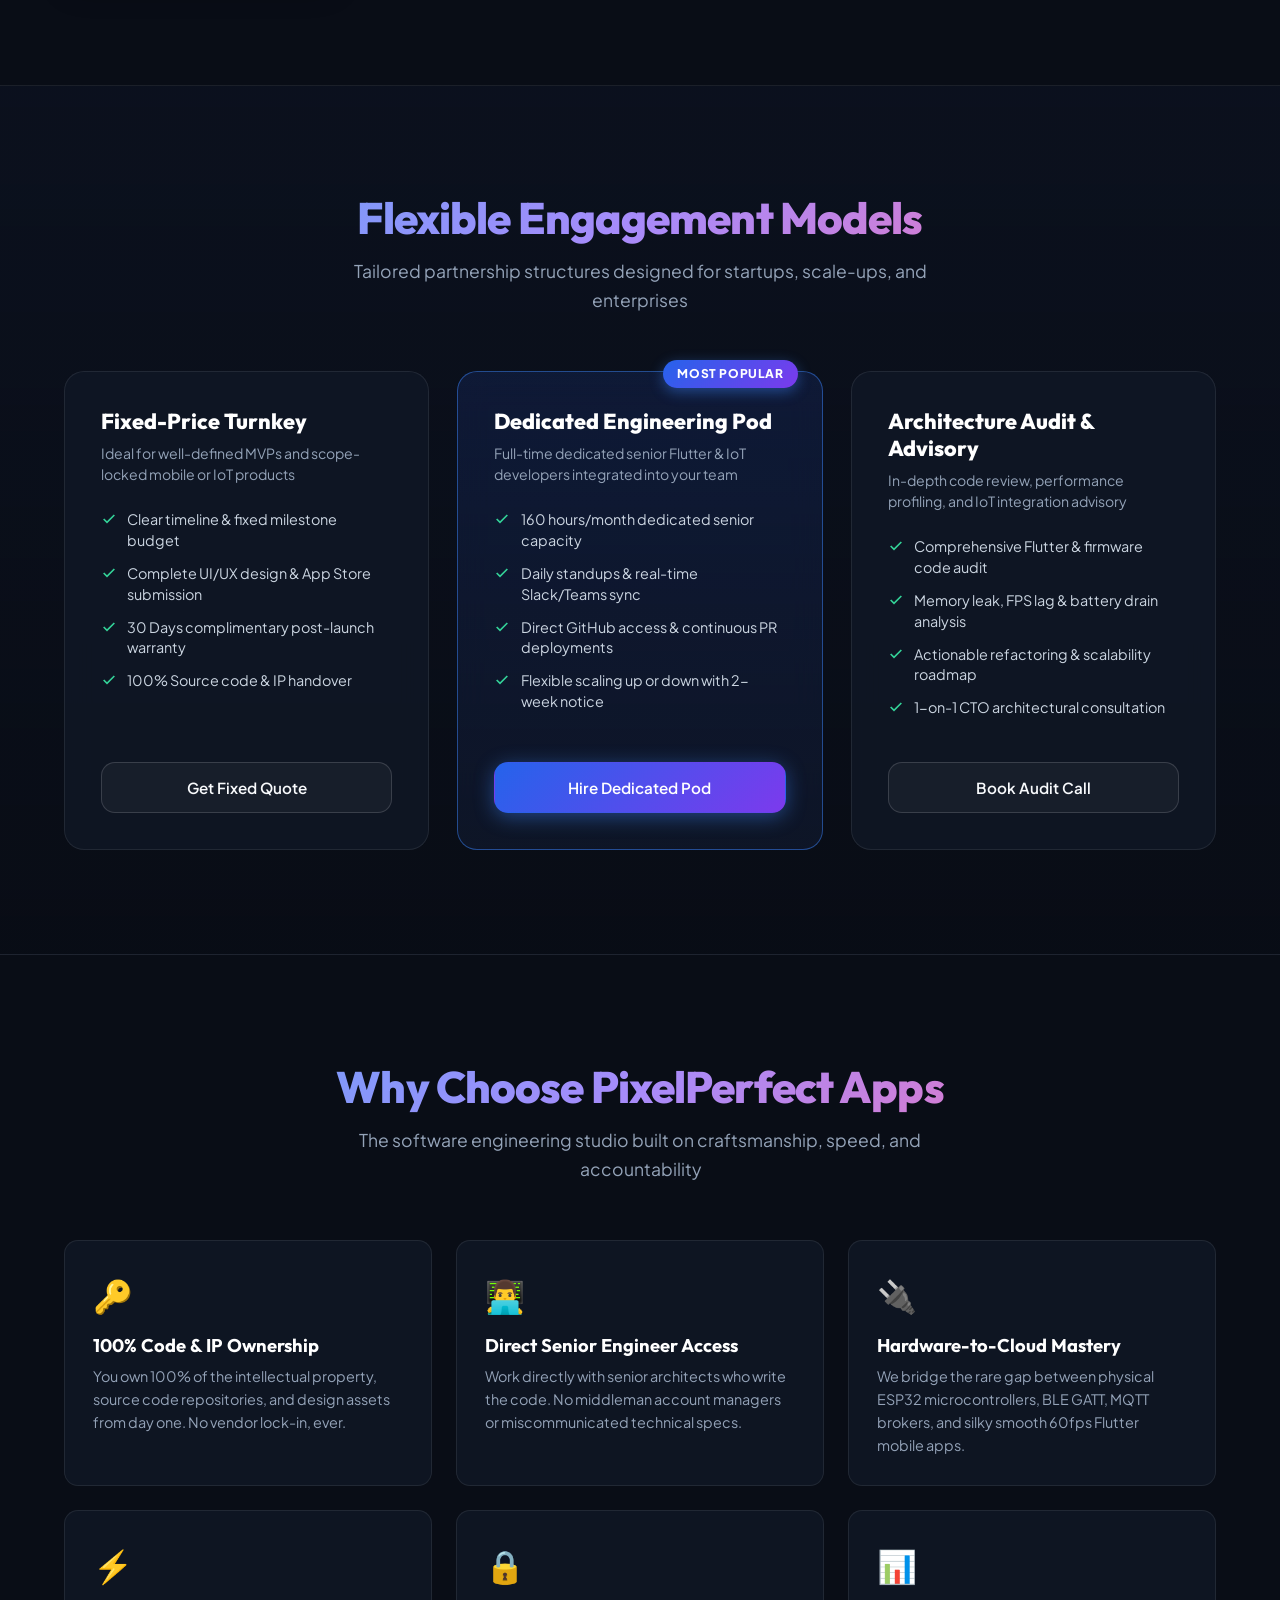
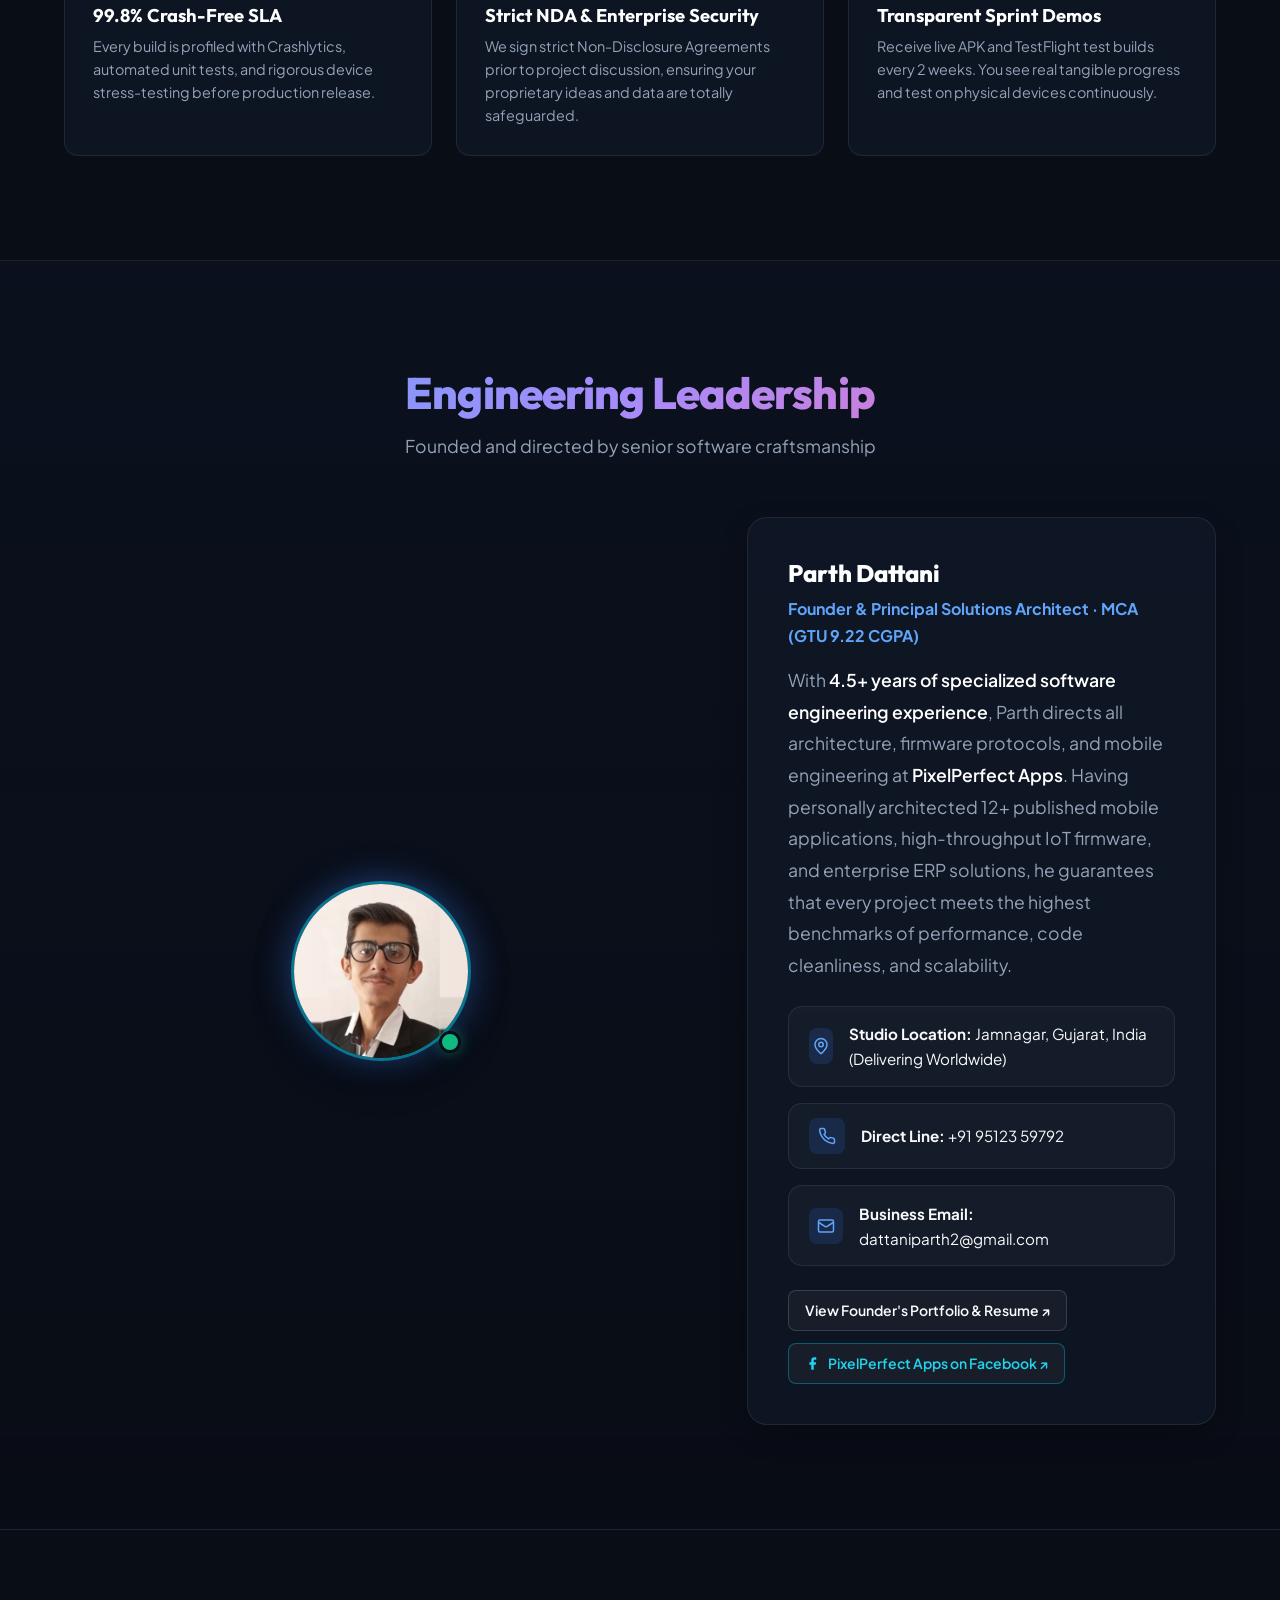
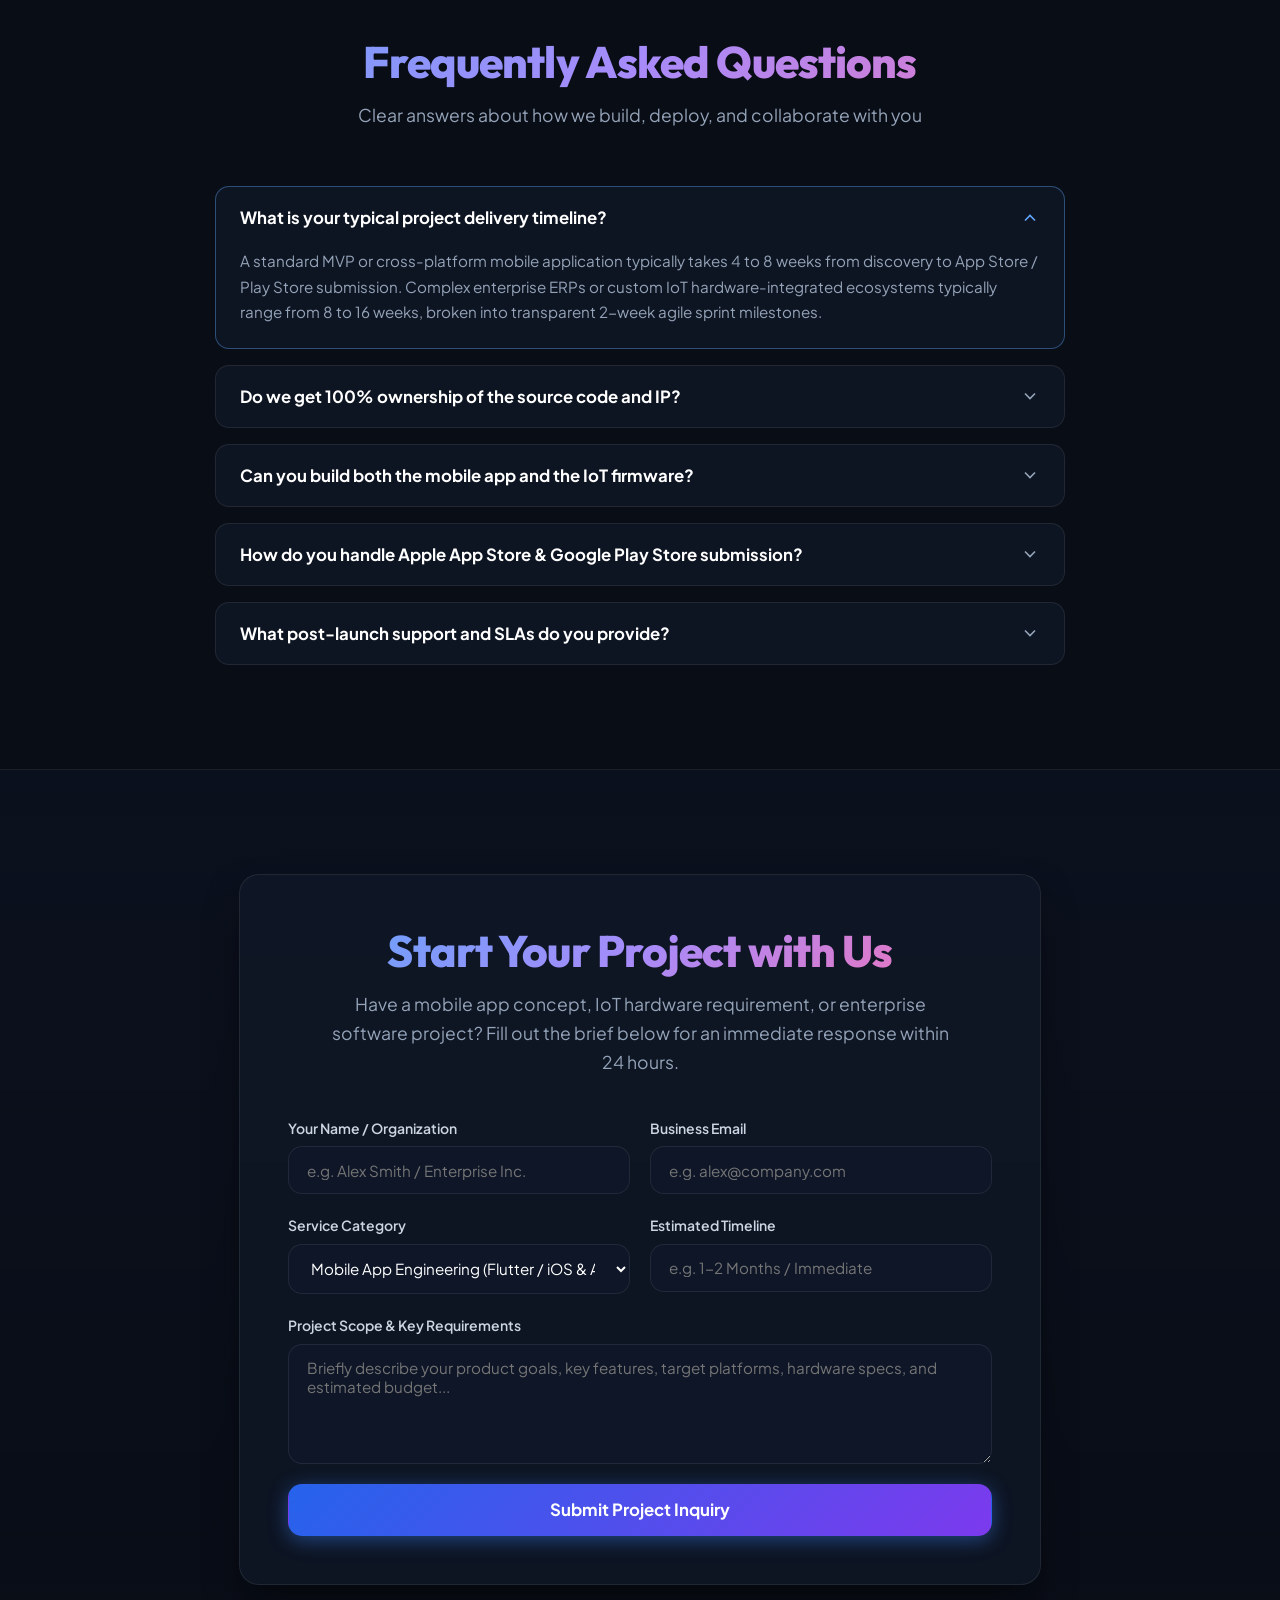
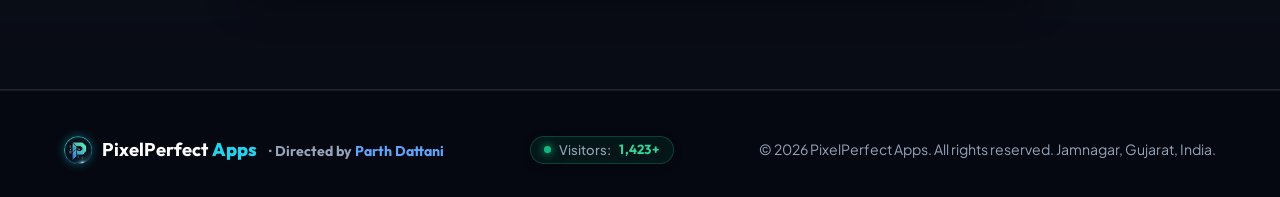
==== commit 1a763d9c: "feat(seo): add google-site-verification meta tag to index and pixelperfect" ====
--- a/pixelperfect-apps.html
+++ b/pixelperfect-apps.html
@@ -12,6 +12,7 @@
   <meta name="author" content="PixelPerfect Apps">
   <meta name="robots" content="index, follow, max-image-preview:large, max-snippet:-1, max-video-preview:-1">
   <meta name="theme-color" content="#090d16">
+  <meta name="google-site-verification" content="NCTbNuI5qNuEPKAIJplFB040nCJ8PhMv_U3gflNBRvY" />
 
   <!-- Canonical URL -->
   <link rel="canonical" href="https://pixelperfectapps.netlify.app/">
